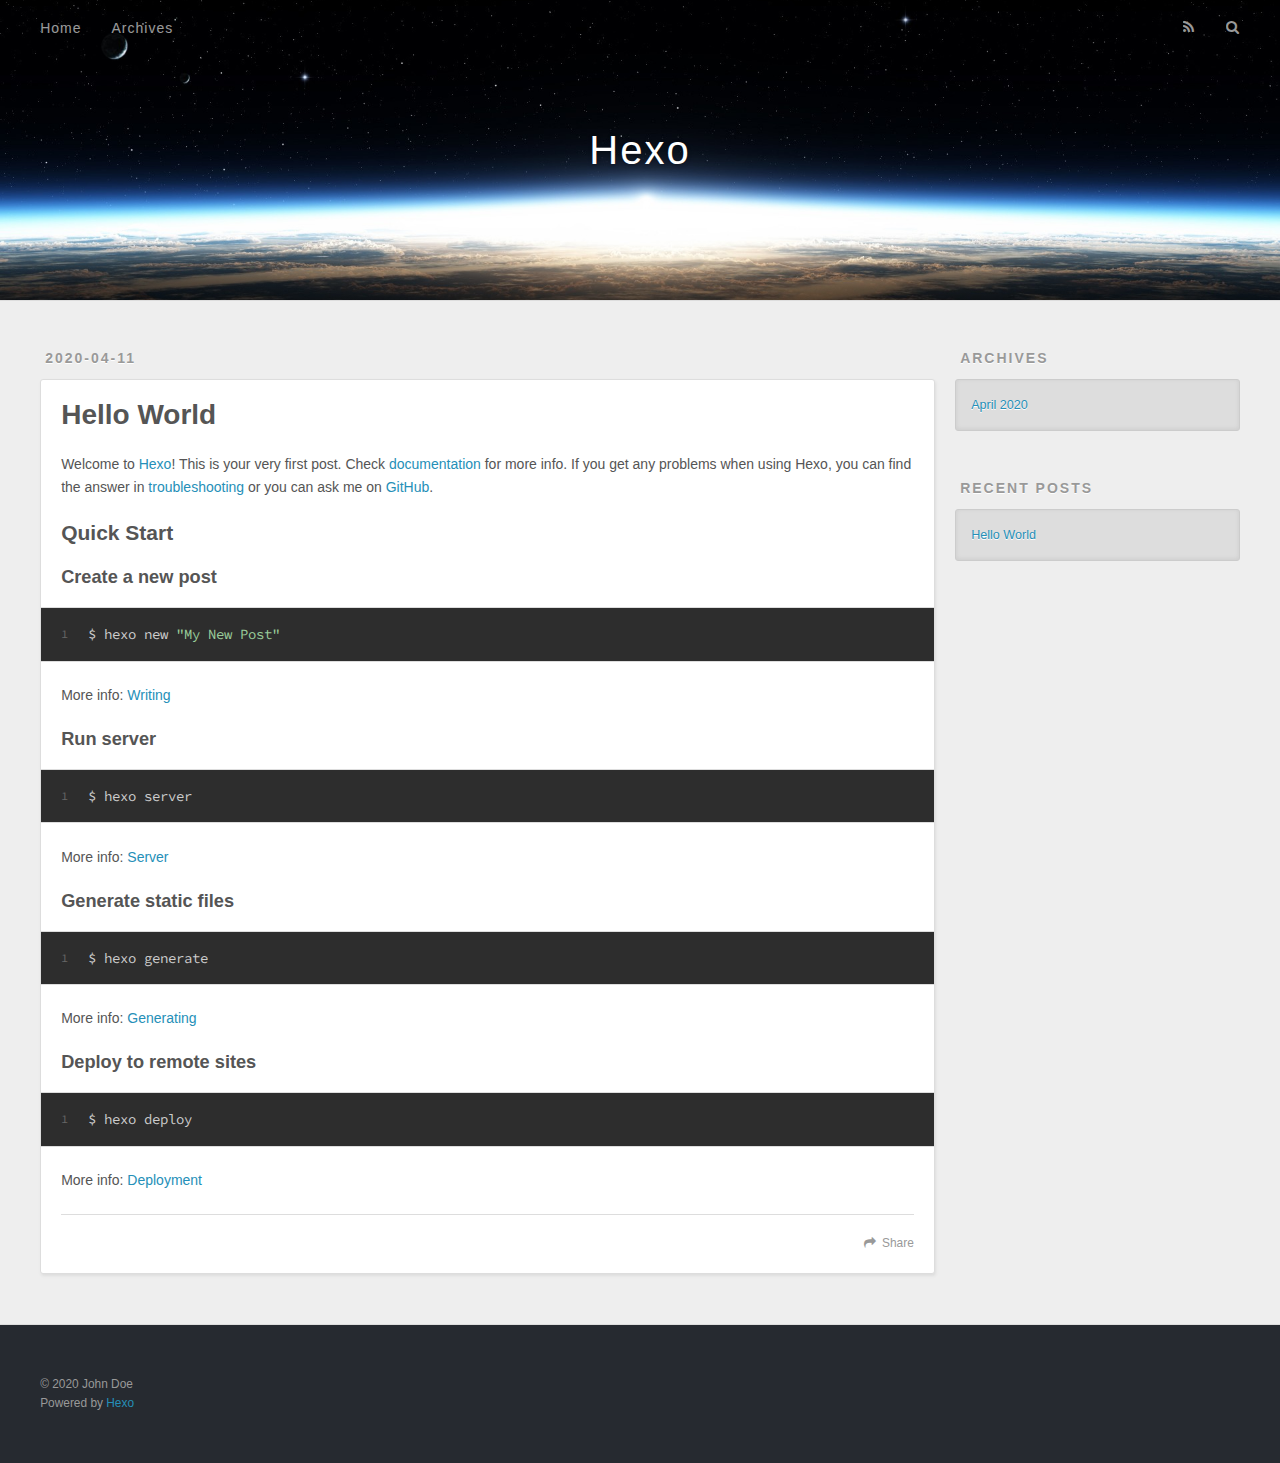
==== index.html @ 9170614d "Site updated: 2020-04-11 14:02:38" ====
<!DOCTYPE html>
<html>
<head>
  <meta charset="utf-8">
  

  
  <title>Hexo</title>
  <meta name="viewport" content="width=device-width, initial-scale=1, maximum-scale=1">
  <meta property="og:type" content="website">
<meta property="og:title" content="Hexo">
<meta property="og:url" content="http://yoursite.com/index.html">
<meta property="og:site_name" content="Hexo">
<meta property="og:locale" content="en_US">
<meta property="article:author" content="John Doe">
<meta name="twitter:card" content="summary">
  
    <link rel="alternate" href="/atom.xml" title="Hexo" type="application/atom+xml">
  
  
    <link rel="icon" href="/favicon.png">
  
  
    <link href="//fonts.googleapis.com/css?family=Source+Code+Pro" rel="stylesheet" type="text/css">
  
  
<link rel="stylesheet" href="/css/style.css">

<meta name="generator" content="Hexo 4.2.0"></head>

<body>
  <div id="container">
    <div id="wrap">
      <header id="header">
  <div id="banner"></div>
  <div id="header-outer" class="outer">
    <div id="header-title" class="inner">
      <h1 id="logo-wrap">
        <a href="/" id="logo">Hexo</a>
      </h1>
      
    </div>
    <div id="header-inner" class="inner">
      <nav id="main-nav">
        <a id="main-nav-toggle" class="nav-icon"></a>
        
          <a class="main-nav-link" href="/">Home</a>
        
          <a class="main-nav-link" href="/archives">Archives</a>
        
      </nav>
      <nav id="sub-nav">
        
          <a id="nav-rss-link" class="nav-icon" href="/atom.xml" title="RSS Feed"></a>
        
        <a id="nav-search-btn" class="nav-icon" title="Search"></a>
      </nav>
      <div id="search-form-wrap">
        <form action="//google.com/search" method="get" accept-charset="UTF-8" class="search-form"><input type="search" name="q" class="search-form-input" placeholder="Search"><button type="submit" class="search-form-submit">&#xF002;</button><input type="hidden" name="sitesearch" value="http://yoursite.com"></form>
      </div>
    </div>
  </div>
</header>
      <div class="outer">
        <section id="main">
  
    <article id="post-hello-world" class="article article-type-post" itemscope itemprop="blogPost">
  <div class="article-meta">
    <a href="/2020/04/11/hello-world/" class="article-date">
  <time datetime="2020-04-11T17:40:03.369Z" itemprop="datePublished">2020-04-11</time>
</a>
    
  </div>
  <div class="article-inner">
    
    
      <header class="article-header">
        
  
    <h1 itemprop="name">
      <a class="article-title" href="/2020/04/11/hello-world/">Hello World</a>
    </h1>
  

      </header>
    
    <div class="article-entry" itemprop="articleBody">
      
        <p>Welcome to <a href="https://hexo.io/" target="_blank" rel="noopener">Hexo</a>! This is your very first post. Check <a href="https://hexo.io/docs/" target="_blank" rel="noopener">documentation</a> for more info. If you get any problems when using Hexo, you can find the answer in <a href="https://hexo.io/docs/troubleshooting.html" target="_blank" rel="noopener">troubleshooting</a> or you can ask me on <a href="https://github.com/hexojs/hexo/issues" target="_blank" rel="noopener">GitHub</a>.</p>
<h2 id="Quick-Start"><a href="#Quick-Start" class="headerlink" title="Quick Start"></a>Quick Start</h2><h3 id="Create-a-new-post"><a href="#Create-a-new-post" class="headerlink" title="Create a new post"></a>Create a new post</h3><figure class="highlight bash"><table><tr><td class="gutter"><pre><span class="line">1</span><br></pre></td><td class="code"><pre><span class="line">$ hexo new <span class="string">"My New Post"</span></span><br></pre></td></tr></table></figure>

<p>More info: <a href="https://hexo.io/docs/writing.html" target="_blank" rel="noopener">Writing</a></p>
<h3 id="Run-server"><a href="#Run-server" class="headerlink" title="Run server"></a>Run server</h3><figure class="highlight bash"><table><tr><td class="gutter"><pre><span class="line">1</span><br></pre></td><td class="code"><pre><span class="line">$ hexo server</span><br></pre></td></tr></table></figure>

<p>More info: <a href="https://hexo.io/docs/server.html" target="_blank" rel="noopener">Server</a></p>
<h3 id="Generate-static-files"><a href="#Generate-static-files" class="headerlink" title="Generate static files"></a>Generate static files</h3><figure class="highlight bash"><table><tr><td class="gutter"><pre><span class="line">1</span><br></pre></td><td class="code"><pre><span class="line">$ hexo generate</span><br></pre></td></tr></table></figure>

<p>More info: <a href="https://hexo.io/docs/generating.html" target="_blank" rel="noopener">Generating</a></p>
<h3 id="Deploy-to-remote-sites"><a href="#Deploy-to-remote-sites" class="headerlink" title="Deploy to remote sites"></a>Deploy to remote sites</h3><figure class="highlight bash"><table><tr><td class="gutter"><pre><span class="line">1</span><br></pre></td><td class="code"><pre><span class="line">$ hexo deploy</span><br></pre></td></tr></table></figure>

<p>More info: <a href="https://hexo.io/docs/one-command-deployment.html" target="_blank" rel="noopener">Deployment</a></p>

      
    </div>
    <footer class="article-footer">
      <a data-url="http://yoursite.com/2020/04/11/hello-world/" data-id="ck8vx93iw0000necpe7w0fk3w" class="article-share-link">Share</a>
      
      
    </footer>
  </div>
  
</article>


  


</section>
        
          <aside id="sidebar">
  
    

  
    

  
    
  
    
  <div class="widget-wrap">
    <h3 class="widget-title">Archives</h3>
    <div class="widget">
      <ul class="archive-list"><li class="archive-list-item"><a class="archive-list-link" href="/archives/2020/04/">April 2020</a></li></ul>
    </div>
  </div>


  
    
  <div class="widget-wrap">
    <h3 class="widget-title">Recent Posts</h3>
    <div class="widget">
      <ul>
        
          <li>
            <a href="/2020/04/11/hello-world/">Hello World</a>
          </li>
        
      </ul>
    </div>
  </div>

  
</aside>
        
      </div>
      <footer id="footer">
  
  <div class="outer">
    <div id="footer-info" class="inner">
      &copy; 2020 John Doe<br>
      Powered by <a href="http://hexo.io/" target="_blank">Hexo</a>
    </div>
  </div>
</footer>
    </div>
    <nav id="mobile-nav">
  
    <a href="/" class="mobile-nav-link">Home</a>
  
    <a href="/archives" class="mobile-nav-link">Archives</a>
  
</nav>
    

<script src="//ajax.googleapis.com/ajax/libs/jquery/2.0.3/jquery.min.js"></script>


  
<link rel="stylesheet" href="/fancybox/jquery.fancybox.css">

  
<script src="/fancybox/jquery.fancybox.pack.js"></script>




<script src="/js/script.js"></script>




  </div>
</body>
</html>
---- css/style.css ----
body {
  width: 100%;
}
body:before,
body:after {
  content: "";
  display: table;
}
body:after {
  clear: both;
}
html,
body,
div,
span,
applet,
object,
iframe,
h1,
h2,
h3,
h4,
h5,
h6,
p,
blockquote,
pre,
a,
abbr,
acronym,
address,
big,
cite,
code,
del,
dfn,
em,
img,
ins,
kbd,
q,
s,
samp,
small,
strike,
strong,
sub,
sup,
tt,
var,
dl,
dt,
dd,
ol,
ul,
li,
fieldset,
form,
label,
legend,
table,
caption,
tbody,
tfoot,
thead,
tr,
th,
td {
  margin: 0;
  padding: 0;
  border: 0;
  outline: 0;
  font-weight: inherit;
  font-style: inherit;
  font-family: inherit;
  font-size: 100%;
  vertical-align: baseline;
}
body {
  line-height: 1;
  color: #000;
  background: #fff;
}
ol,
ul {
  list-style: none;
}
table {
  border-collapse: separate;
  border-spacing: 0;
  vertical-align: middle;
}
caption,
th,
td {
  text-align: left;
  font-weight: normal;
  vertical-align: middle;
}
a img {
  border: none;
}
input,
button {
  margin: 0;
  padding: 0;
}
input::-moz-focus-inner,
button::-moz-focus-inner {
  border: 0;
  padding: 0;
}
@font-face {
  font-family: FontAwesome;
  font-style: normal;
  font-weight: normal;
  src: url("fonts/fontawesome-webfont.eot?v=#4.0.3");
  src: url("fonts/fontawesome-webfont.eot?#iefix&v=#4.0.3") format("embedded-opentype"), url("fonts/fontawesome-webfont.woff?v=#4.0.3") format("woff"), url("fonts/fontawesome-webfont.ttf?v=#4.0.3") format("truetype"), url("fonts/fontawesome-webfont.svg#fontawesomeregular?v=#4.0.3") format("svg");
}
html,
body,
#container {
  height: 100%;
}
body {
  background: #eee;
  font: 14px -apple-system, BlinkMacSystemFont, "Segoe UI", "Roboto", "Oxygen", "Ubuntu", "Cantarell", "Fira Sans", "Droid Sans", "Helvetica Neue", sans-serif;
  -webkit-text-size-adjust: 100%;
}
.outer {
  max-width: 1220px;
  margin: 0 auto;
  padding: 0 20px;
}
.outer:before,
.outer:after {
  content: "";
  display: table;
}
.outer:after {
  clear: both;
}
.inner {
  display: inline;
  float: left;
  width: 98.33333333333333%;
  margin: 0 0.833333333333333%;
}
.left,
.alignleft {
  float: left;
}
.right,
.alignright {
  float: right;
}
.clear {
  clear: both;
}
#container {
  position: relative;
}
.mobile-nav-on {
  overflow: hidden;
}
#wrap {
  height: 100%;
  width: 100%;
  position: absolute;
  top: 0;
  left: 0;
  -webkit-transition: 0.2s ease-out;
  -moz-transition: 0.2s ease-out;
  -ms-transition: 0.2s ease-out;
  transition: 0.2s ease-out;
  z-index: 1;
  background: #eee;
}
.mobile-nav-on #wrap {
  left: 280px;
}
@media screen and (min-width: 768px) {
  #main {
    display: inline;
    float: left;
    width: 73.33333333333333%;
    margin: 0 0.833333333333333%;
  }
}
.article-date,
.article-category-link,
.archive-year,
.widget-title {
  text-decoration: none;
  text-transform: uppercase;
  letter-spacing: 2px;
  color: #999;
  margin-bottom: 1em;
  margin-left: 5px;
  line-height: 1em;
  text-shadow: 0 1px #fff;
  font-weight: bold;
}
.article-inner,
.archive-article-inner {
  background: #fff;
  -webkit-box-shadow: 1px 2px 3px #ddd;
  box-shadow: 1px 2px 3px #ddd;
  border: 1px solid #ddd;
  border-radius: 3px;
}
.article-entry h1,
.widget h1 {
  font-size: 2em;
}
.article-entry h2,
.widget h2 {
  font-size: 1.5em;
}
.article-entry h3,
.widget h3 {
  font-size: 1.3em;
}
.article-entry h4,
.widget h4 {
  font-size: 1.2em;
}
.article-entry h5,
.widget h5 {
  font-size: 1em;
}
.article-entry h6,
.widget h6 {
  font-size: 1em;
  color: #999;
}
.article-entry hr,
.widget hr {
  border: 1px dashed #ddd;
}
.article-entry strong,
.widget strong {
  font-weight: bold;
}
.article-entry em,
.widget em,
.article-entry cite,
.widget cite {
  font-style: italic;
}
.article-entry sup,
.widget sup,
.article-entry sub,
.widget sub {
  font-size: 0.75em;
  line-height: 0;
  position: relative;
  vertical-align: baseline;
}
.article-entry sup,
.widget sup {
  top: -0.5em;
}
.article-entry sub,
.widget sub {
  bottom: -0.2em;
}
.article-entry small,
.widget small {
  font-size: 0.85em;
}
.article-entry acronym,
.widget acronym,
.article-entry abbr,
.widget abbr {
  border-bottom: 1px dotted;
}
.article-entry ul,
.widget ul,
.article-entry ol,
.widget ol,
.article-entry dl,
.widget dl {
  margin: 0 20px;
  line-height: 1.6em;
}
.article-entry ul ul,
.widget ul ul,
.article-entry ol ul,
.widget ol ul,
.article-entry ul ol,
.widget ul ol,
.article-entry ol ol,
.widget ol ol {
  margin-top: 0;
  margin-bottom: 0;
}
.article-entry ul,
.widget ul {
  list-style: disc;
}
.article-entry ol,
.widget ol {
  list-style: decimal;
}
.article-entry dt,
.widget dt {
  font-weight: bold;
}
#header {
  height: 300px;
  position: relative;
  border-bottom: 1px solid #ddd;
}
#header:before,
#header:after {
  content: "";
  position: absolute;
  left: 0;
  right: 0;
  height: 40px;
}
#header:before {
  top: 0;
  background: -webkit-linear-gradient(rgba(0,0,0,0.2), transparent);
  background: -moz-linear-gradient(rgba(0,0,0,0.2), transparent);
  background: -ms-linear-gradient(rgba(0,0,0,0.2), transparent);
  background: linear-gradient(rgba(0,0,0,0.2), transparent);
}
#header:after {
  bottom: 0;
  background: -webkit-linear-gradient(transparent, rgba(0,0,0,0.2));
  background: -moz-linear-gradient(transparent, rgba(0,0,0,0.2));
  background: -ms-linear-gradient(transparent, rgba(0,0,0,0.2));
  background: linear-gradient(transparent, rgba(0,0,0,0.2));
}
#header-outer {
  height: 100%;
  position: relative;
}
#header-inner {
  position: relative;
  overflow: hidden;
}
#banner {
  position: absolute;
  top: 0;
  left: 0;
  width: 100%;
  height: 100%;
  background: url("images/banner.jpg") center #000;
  -webkit-background-size: cover;
  -moz-background-size: cover;
  background-size: cover;
  z-index: -1;
}
#header-title {
  text-align: center;
  height: 40px;
  position: absolute;
  top: 50%;
  left: 0;
  margin-top: -20px;
}
#logo,
#subtitle {
  text-decoration: none;
  color: #fff;
  font-weight: 300;
  text-shadow: 0 1px 4px rgba(0,0,0,0.3);
}
#logo {
  font-size: 40px;
  line-height: 40px;
  letter-spacing: 2px;
}
#subtitle {
  font-size: 16px;
  line-height: 16px;
  letter-spacing: 1px;
}
#subtitle-wrap {
  margin-top: 16px;
}
#main-nav {
  float: left;
  margin-left: -15px;
}
.nav-icon,
.main-nav-link {
  float: left;
  color: #fff;
  opacity: 0.6;
  text-decoration: none;
  text-shadow: 0 1px rgba(0,0,0,0.2);
  -webkit-transition: opacity 0.2s;
  -moz-transition: opacity 0.2s;
  -ms-transition: opacity 0.2s;
  transition: opacity 0.2s;
  display: block;
  padding: 20px 15px;
}
.nav-icon:hover,
.main-nav-link:hover {
  opacity: 1;
}
.nav-icon {
  font-family: FontAwesome;
  text-align: center;
  font-size: 14px;
  width: 14px;
  height: 14px;
  padding: 20px 15px;
  position: relative;
  cursor: pointer;
}
.main-nav-link {
  font-weight: 300;
  letter-spacing: 1px;
}
@media screen and (max-width: 479px) {
  .main-nav-link {
    display: none;
  }
}
#main-nav-toggle {
  display: none;
}
#main-nav-toggle:before {
  content: "\f0c9";
}
@media screen and (max-width: 479px) {
  #main-nav-toggle {
    display: block;
  }
}
#sub-nav {
  float: right;
  margin-right: -15px;
}
#nav-rss-link:before {
  content: "\f09e";
}
#nav-search-btn:before {
  content: "\f002";
}
#search-form-wrap {
  position: absolute;
  top: 15px;
  width: 150px;
  height: 30px;
  right: -150px;
  opacity: 0;
  -webkit-transition: 0.2s ease-out;
  -moz-transition: 0.2s ease-out;
  -ms-transition: 0.2s ease-out;
  transition: 0.2s ease-out;
}
#search-form-wrap.on {
  opacity: 1;
  right: 0;
}
@media screen and (max-width: 479px) {
  #search-form-wrap {
    width: 100%;
    right: -100%;
  }
}
.search-form {
  position: absolute;
  top: 0;
  left: 0;
  right: 0;
  background: #fff;
  padding: 5px 15px;
  border-radius: 15px;
  -webkit-box-shadow: 0 0 10px rgba(0,0,0,0.3);
  box-shadow: 0 0 10px rgba(0,0,0,0.3);
}
.search-form-input {
  border: none;
  background: none;
  color: #555;
  width: 100%;
  font: 13px -apple-system, BlinkMacSystemFont, "Segoe UI", "Roboto", "Oxygen", "Ubuntu", "Cantarell", "Fira Sans", "Droid Sans", "Helvetica Neue", sans-serif;
  outline: none;
}
.search-form-input::-webkit-search-results-decoration,
.search-form-input::-webkit-search-cancel-button {
  -webkit-appearance: none;
}
.search-form-submit {
  position: absolute;
  top: 50%;
  right: 10px;
  margin-top: -7px;
  font: 13px FontAwesome;
  border: none;
  background: none;
  color: #bbb;
  cursor: pointer;
}
.search-form-submit:hover,
.search-form-submit:focus {
  color: #777;
}
.article {
  margin: 50px 0;
}
.article-inner {
  overflow: hidden;
}
.article-meta:before,
.article-meta:after {
  content: "";
  display: table;
}
.article-meta:after {
  clear: both;
}
.article-date {
  float: left;
}
.article-category {
  float: left;
  line-height: 1em;
  color: #ccc;
  text-shadow: 0 1px #fff;
  margin-left: 8px;
}
.article-category:before {
  content: "\2022";
}
.article-category-link {
  margin: 0 12px 1em;
}
.article-header {
  padding: 20px 20px 0;
}
.article-title {
  text-decoration: none;
  font-size: 2em;
  font-weight: bold;
  color: #555;
  line-height: 1.1em;
  -webkit-transition: color 0.2s;
  -moz-transition: color 0.2s;
  -ms-transition: color 0.2s;
  transition: color 0.2s;
}
a.article-title:hover {
  color: #258fb8;
}
.article-entry {
  color: #555;
  padding: 0 20px;
}
.article-entry:before,
.article-entry:after {
  content: "";
  display: table;
}
.article-entry:after {
  clear: both;
}
.article-entry p,
.article-entry table {
  line-height: 1.6em;
  margin: 1.6em 0;
}
.article-entry h1,
.article-entry h2,
.article-entry h3,
.article-entry h4,
.article-entry h5,
.article-entry h6 {
  font-weight: bold;
}
.article-entry h1,
.article-entry h2,
.article-entry h3,
.article-entry h4,
.article-entry h5,
.article-entry h6 {
  line-height: 1.1em;
  margin: 1.1em 0;
}
.article-entry a {
  color: #258fb8;
  text-decoration: none;
}
.article-entry a:hover {
  text-decoration: underline;
}
.article-entry ul,
.article-entry ol,
.article-entry dl {
  margin-top: 1.6em;
  margin-bottom: 1.6em;
}
.article-entry img,
.article-entry video {
  max-width: 100%;
  height: auto;
  display: block;
  margin: auto;
}
.article-entry iframe {
  border: none;
}
.article-entry table {
  width: 100%;
  border-collapse: collapse;
  border-spacing: 0;
}
.article-entry th {
  font-weight: bold;
  border-bottom: 3px solid #ddd;
  padding-bottom: 0.5em;
}
.article-entry td {
  border-bottom: 1px solid #ddd;
  padding: 10px 0;
}
.article-entry blockquote {
  font-family: Georgia, "Times New Roman", serif;
  font-size: 1.4em;
  margin: 1.6em 20px;
  text-align: center;
}
.article-entry blockquote footer {
  font-size: 14px;
  margin: 1.6em 0;
  font-family: -apple-system, BlinkMacSystemFont, "Segoe UI", "Roboto", "Oxygen", "Ubuntu", "Cantarell", "Fira Sans", "Droid Sans", "Helvetica Neue", sans-serif;
}
.article-entry blockquote footer cite:before {
  content: "—";
  padding: 0 0.5em;
}
.article-entry .pullquote {
  text-align: left;
  width: 45%;
  margin: 0;
}
.article-entry .pullquote.left {
  margin-left: 0.5em;
  margin-right: 1em;
}
.article-entry .pullquote.right {
  margin-right: 0.5em;
  margin-left: 1em;
}
.article-entry .caption {
  color: #999;
  display: block;
  font-size: 0.9em;
  margin-top: 0.5em;
  position: relative;
  text-align: center;
}
.article-entry .video-container {
  position: relative;
  padding-top: 56.25%;
  height: 0;
  overflow: hidden;
}
.article-entry .video-container iframe,
.article-entry .video-container object,
.article-entry .video-container embed {
  position: absolute;
  top: 0;
  left: 0;
  width: 100%;
  height: 100%;
  margin-top: 0;
}
.article-more-link a {
  display: inline-block;
  line-height: 1em;
  padding: 6px 15px;
  border-radius: 15px;
  background: #eee;
  color: #999;
  text-shadow: 0 1px #fff;
  text-decoration: none;
}
.article-more-link a:hover {
  background: #258fb8;
  color: #fff;
  text-decoration: none;
  text-shadow: 0 1px #1e7293;
}
.article-footer {
  font-size: 0.85em;
  line-height: 1.6em;
  border-top: 1px solid #ddd;
  padding-top: 1.6em;
  margin: 0 20px 20px;
}
.article-footer:before,
.article-footer:after {
  content: "";
  display: table;
}
.article-footer:after {
  clear: both;
}
.article-footer a {
  color: #999;
  text-decoration: none;
}
.article-footer a:hover {
  color: #555;
}
.article-tag-list-item {
  float: left;
  margin-right: 10px;
}
.article-tag-list-link:before {
  content: "#";
}
.article-comment-link {
  float: right;
}
.article-comment-link:before {
  content: "\f075";
  font-family: FontAwesome;
  padding-right: 8px;
}
.article-share-link {
  cursor: pointer;
  float: right;
  margin-left: 20px;
}
.article-share-link:before {
  content: "\f064";
  font-family: FontAwesome;
  padding-right: 6px;
}
#article-nav {
  position: relative;
}
#article-nav:before,
#article-nav:after {
  content: "";
  display: table;
}
#article-nav:after {
  clear: both;
}
@media screen and (min-width: 768px) {
  #article-nav {
    margin: 50px 0;
  }
  #article-nav:before {
    width: 8px;
    height: 8px;
    position: absolute;
    top: 50%;
    left: 50%;
    margin-top: -4px;
    margin-left: -4px;
    content: "";
    border-radius: 50%;
    background: #ddd;
    -webkit-box-shadow: 0 1px 2px #fff;
    box-shadow: 0 1px 2px #fff;
  }
}
.article-nav-link-wrap {
  text-decoration: none;
  text-shadow: 0 1px #fff;
  color: #999;
  -webkit-box-sizing: border-box;
  -moz-box-sizing: border-box;
  box-sizing: border-box;
  margin-top: 50px;
  text-align: center;
  display: block;
}
.article-nav-link-wrap:hover {
  color: #555;
}
@media screen and (min-width: 768px) {
  .article-nav-link-wrap {
    width: 50%;
    margin-top: 0;
  }
}
@media screen and (min-width: 768px) {
  #article-nav-newer {
    float: left;
    text-align: right;
    padding-right: 20px;
  }
}
@media screen and (min-width: 768px) {
  #article-nav-older {
    float: right;
    text-align: left;
    padding-left: 20px;
  }
}
.article-nav-caption {
  text-transform: uppercase;
  letter-spacing: 2px;
  color: #ddd;
  line-height: 1em;
  font-weight: bold;
}
#article-nav-newer .article-nav-caption {
  margin-right: -2px;
}
.article-nav-title {
  font-size: 0.85em;
  line-height: 1.6em;
  margin-top: 0.5em;
}
.article-share-box {
  position: absolute;
  display: none;
  background: #fff;
  -webkit-box-shadow: 1px 2px 10px rgba(0,0,0,0.2);
  box-shadow: 1px 2px 10px rgba(0,0,0,0.2);
  border-radius: 3px;
  margin-left: -145px;
  overflow: hidden;
  z-index: 1;
}
.article-share-box.on {
  display: block;
}
.article-share-input {
  width: 100%;
  background: none;
  -webkit-box-sizing: border-box;
  -moz-box-sizing: border-box;
  box-sizing: border-box;
  font: 14px -apple-system, BlinkMacSystemFont, "Segoe UI", "Roboto", "Oxygen", "Ubuntu", "Cantarell", "Fira Sans", "Droid Sans", "Helvetica Neue", sans-serif;
  padding: 0 15px;
  color: #555;
  outline: none;
  border: 1px solid #ddd;
  border-radius: 3px 3px 0 0;
  height: 36px;
  line-height: 36px;
}
.article-share-links {
  background: #eee;
}
.article-share-links:before,
.article-share-links:after {
  content: "";
  display: table;
}
.article-share-links:after {
  clear: both;
}
.article-share-twitter,
.article-share-facebook,
.article-share-pinterest,
.article-share-google {
  width: 50px;
  height: 36px;
  display: block;
  float: left;
  position: relative;
  color: #999;
  text-shadow: 0 1px #fff;
}
.article-share-twitter:before,
.article-share-facebook:before,
.article-share-pinterest:before,
.article-share-google:before {
  font-size: 20px;
  font-family: FontAwesome;
  width: 20px;
  height: 20px;
  position: absolute;
  top: 50%;
  left: 50%;
  margin-top: -10px;
  margin-left: -10px;
  text-align: center;
}
.article-share-twitter:hover,
.article-share-facebook:hover,
.article-share-pinterest:hover,
.article-share-google:hover {
  color: #fff;
}
.article-share-twitter:before {
  content: "\f099";
}
.article-share-twitter:hover {
  background: #00aced;
  text-shadow: 0 1px #008abe;
}
.article-share-facebook:before {
  content: "\f09a";
}
.article-share-facebook:hover {
  background: #3b5998;
  text-shadow: 0 1px #2f477a;
}
.article-share-pinterest:before {
  content: "\f0d2";
}
.article-share-pinterest:hover {
  background: #cb2027;
  text-shadow: 0 1px #a21a1f;
}
.article-share-google:before {
  content: "\f0d5";
}
.article-share-google:hover {
  background: #dd4b39;
  text-shadow: 0 1px #be3221;
}
.article-gallery {
  background: #000;
  position: relative;
}
.article-gallery-photos {
  position: relative;
  overflow: hidden;
}
.article-gallery-img {
  display: none;
  max-width: 100%;
}
.article-gallery-img:first-child {
  display: block;
}
.article-gallery-img.loaded {
  position: absolute;
  display: block;
}
.article-gallery-img img {
  display: block;
  max-width: 100%;
  margin: 0 auto;
}
#comments {
  background: #fff;
  -webkit-box-shadow: 1px 2px 3px #ddd;
  box-shadow: 1px 2px 3px #ddd;
  padding: 20px;
  border: 1px solid #ddd;
  border-radius: 3px;
  margin: 50px 0;
}
#comments a {
  color: #258fb8;
}
.archives-wrap {
  margin: 50px 0;
}
.archives:before,
.archives:after {
  content: "";
  display: table;
}
.archives:after {
  clear: both;
}
.archive-year-wrap {
  margin-bottom: 1em;
}
.archives {
  -webkit-column-gap: 10px;
  -moz-column-gap: 10px;
  column-gap: 10px;
}
@media screen and (min-width: 480px) and (max-width: 767px) {
  .archives {
    -webkit-column-count: 2;
    -moz-column-count: 2;
    column-count: 2;
  }
}
@media screen and (min-width: 768px) {
  .archives {
    -webkit-column-count: 3;
    -moz-column-count: 3;
    column-count: 3;
  }
}
.archive-article {
  -webkit-column-break-inside: avoid;
  page-break-inside: avoid;
  overflow: hidden;
  break-inside: avoid-column;
}
.archive-article-inner {
  padding: 10px;
  margin-bottom: 15px;
}
.archive-article-title {
  text-decoration: none;
  font-weight: bold;
  color: #555;
  -webkit-transition: color 0.2s;
  -moz-transition: color 0.2s;
  -ms-transition: color 0.2s;
  transition: color 0.2s;
  line-height: 1.6em;
}
.archive-article-title:hover {
  color: #258fb8;
}
.archive-article-footer {
  margin-top: 1em;
}
.archive-article-date {
  color: #999;
  text-decoration: none;
  font-size: 0.85em;
  line-height: 1em;
  margin-bottom: 0.5em;
  display: block;
}
#page-nav {
  margin: 50px auto;
  background: #fff;
  -webkit-box-shadow: 1px 2px 3px #ddd;
  box-shadow: 1px 2px 3px #ddd;
  border: 1px solid #ddd;
  border-radius: 3px;
  text-align: center;
  color: #999;
  overflow: hidden;
}
#page-nav:before,
#page-nav:after {
  content: "";
  display: table;
}
#page-nav:after {
  clear: both;
}
#page-nav a,
#page-nav span {
  padding: 10px 20px;
  line-height: 1;
  height: 2ex;
}
#page-nav a {
  color: #999;
  text-decoration: none;
}
#page-nav a:hover {
  background: #999;
  color: #fff;
}
#page-nav .prev {
  float: left;
}
#page-nav .next {
  float: right;
}
#page-nav .page-number {
  display: inline-block;
}
@media screen and (max-width: 479px) {
  #page-nav .page-number {
    display: none;
  }
}
#page-nav .current {
  color: #555;
  font-weight: bold;
}
#page-nav .space {
  color: #ddd;
}
#footer {
  background: #262a30;
  padding: 50px 0;
  border-top: 1px solid #ddd;
  color: #999;
}
#footer a {
  color: #258fb8;
  text-decoration: none;
}
#footer a:hover {
  text-decoration: underline;
}
#footer-info {
  line-height: 1.6em;
  font-size: 0.85em;
}
.article-entry pre,
.article-entry .highlight {
  background: #2d2d2d;
  margin: 0 -20px;
  padding: 15px 20px;
  border-style: solid;
  border-color: #ddd;
  border-width: 1px 0;
  overflow: auto;
  color: #ccc;
  line-height: 22.400000000000002px;
}
.article-entry .highlight .gutter pre,
.article-entry .gist .gist-file .gist-data .line-numbers {
  color: #666;
  font-size: 0.85em;
}
.article-entry pre,
.article-entry code {
  font-family: "Source Code Pro", Consolas, Monaco, Menlo, Consolas, monospace;
}
.article-entry code {
  background: #eee;
  text-shadow: 0 1px #fff;
  padding: 0 0.3em;
}
.article-entry pre code {
  background: none;
  text-shadow: none;
  padding: 0;
}
.article-entry .highlight pre {
  border: none;
  margin: 0;
  padding: 0;
}
.article-entry .highlight table {
  margin: 0;
  width: auto;
}
.article-entry .highlight td {
  border: none;
  padding: 0;
}
.article-entry .highlight figcaption {
  font-size: 0.85em;
  color: #999;
  line-height: 1em;
  margin-bottom: 1em;
}
.article-entry .highlight figcaption:before,
.article-entry .highlight figcaption:after {
  content: "";
  display: table;
}
.article-entry .highlight figcaption:after {
  clear: both;
}
.article-entry .highlight figcaption a {
  float: right;
}
.article-entry .highlight .gutter pre {
  text-align: right;
  padding-right: 20px;
}
.article-entry .highlight .line {
  height: 22.400000000000002px;
}
.article-entry .highlight .line.marked {
  background: #515151;
}
.article-entry .gist {
  margin: 0 -20px;
  border-style: solid;
  border-color: #ddd;
  border-width: 1px 0;
  background: #2d2d2d;
  padding: 15px 20px 15px 0;
}
.article-entry .gist .gist-file {
  border: none;
  font-family: "Source Code Pro", Consolas, Monaco, Menlo, Consolas, monospace;
  margin: 0;
}
.article-entry .gist .gist-file .gist-data {
  background: none;
  border: none;
}
.article-entry .gist .gist-file .gist-data .line-numbers {
  background: none;
  border: none;
  padding: 0 20px 0 0;
}
.article-entry .gist .gist-file .gist-data .line-data {
  padding: 0 !important;
}
.article-entry .gist .gist-file .highlight {
  margin: 0;
  padding: 0;
  border: none;
}
.article-entry .gist .gist-file .gist-meta {
  background: #2d2d2d;
  color: #999;
  font: 0.85em -apple-system, BlinkMacSystemFont, "Segoe UI", "Roboto", "Oxygen", "Ubuntu", "Cantarell", "Fira Sans", "Droid Sans", "Helvetica Neue", sans-serif;
  text-shadow: 0 0;
  padding: 0;
  margin-top: 1em;
  margin-left: 20px;
}
.article-entry .gist .gist-file .gist-meta a {
  color: #258fb8;
  font-weight: normal;
}
.article-entry .gist .gist-file .gist-meta a:hover {
  text-decoration: underline;
}
pre .comment,
pre .title {
  color: #999;
}
pre .variable,
pre .attribute,
pre .tag,
pre .regexp,
pre .ruby .constant,
pre .xml .tag .title,
pre .xml .pi,
pre .xml .doctype,
pre .html .doctype,
pre .css .id,
pre .css .class,
pre .css .pseudo {
  color: #f2777a;
}
pre .number,
pre .preprocessor,
pre .built_in,
pre .literal,
pre .params,
pre .constant {
  color: #f99157;
}
pre .class,
pre .ruby .class .title,
pre .css .rules .attribute {
  color: #9c9;
}
pre .string,
pre .value,
pre .inheritance,
pre .header,
pre .ruby .symbol,
pre .xml .cdata {
  color: #9c9;
}
pre .css .hexcolor {
  color: #6cc;
}
pre .function,
pre .python .decorator,
pre .python .title,
pre .ruby .function .title,
pre .ruby .title .keyword,
pre .perl .sub,
pre .javascript .title,
pre .coffeescript .title {
  color: #69c;
}
pre .keyword,
pre .javascript .function {
  color: #c9c;
}
@media screen and (max-width: 479px) {
  #mobile-nav {
    position: absolute;
    top: 0;
    left: 0;
    width: 280px;
    height: 100%;
    background: #191919;
    border-right: 1px solid #fff;
  }
}
@media screen and (max-width: 479px) {
  .mobile-nav-link {
    display: block;
    color: #999;
    text-decoration: none;
    padding: 15px 20px;
    font-weight: bold;
  }
  .mobile-nav-link:hover {
    color: #fff;
  }
}
@media screen and (min-width: 768px) {
  #sidebar {
    display: inline;
    float: left;
    width: 23.333333333333332%;
    margin: 0 0.833333333333333%;
  }
}
.widget-wrap {
  margin: 50px 0;
}
.widget {
  color: #777;
  text-shadow: 0 1px #fff;
  background: #ddd;
  -webkit-box-shadow: 0 -1px 4px #ccc inset;
  box-shadow: 0 -1px 4px #ccc inset;
  border: 1px solid #ccc;
  padding: 15px;
  border-radius: 3px;
}
.widget a {
  color: #258fb8;
  text-decoration: none;
}
.widget a:hover {
  text-decoration: underline;
}
.widget ul ul,
.widget ol ul,
.widget dl ul,
.widget ul ol,
.widget ol ol,
.widget dl ol,
.widget ul dl,
.widget ol dl,
.widget dl dl {
  margin-left: 15px;
  list-style: disc;
}
.widget {
  line-height: 1.6em;
  word-wrap: break-word;
  font-size: 0.9em;
}
.widget ul,
.widget ol {
  list-style: none;
  margin: 0;
}
.widget ul ul,
.widget ol ul,
.widget ul ol,
.widget ol ol {
  margin: 0 20px;
}
.widget ul ul,
.widget ol ul {
  list-style: disc;
}
.widget ul ol,
.widget ol ol {
  list-style: decimal;
}
.category-list-count,
.tag-list-count,
.archive-list-count {
  padding-left: 5px;
  color: #999;
  font-size: 0.85em;
}
.category-list-count:before,
.tag-list-count:before,
.archive-list-count:before {
  content: "(";
}
.category-list-count:after,
.tag-list-count:after,
.archive-list-count:after {
  content: ")";
}
.tagcloud a {
  margin-right: 5px;
  display: inline-block;
}
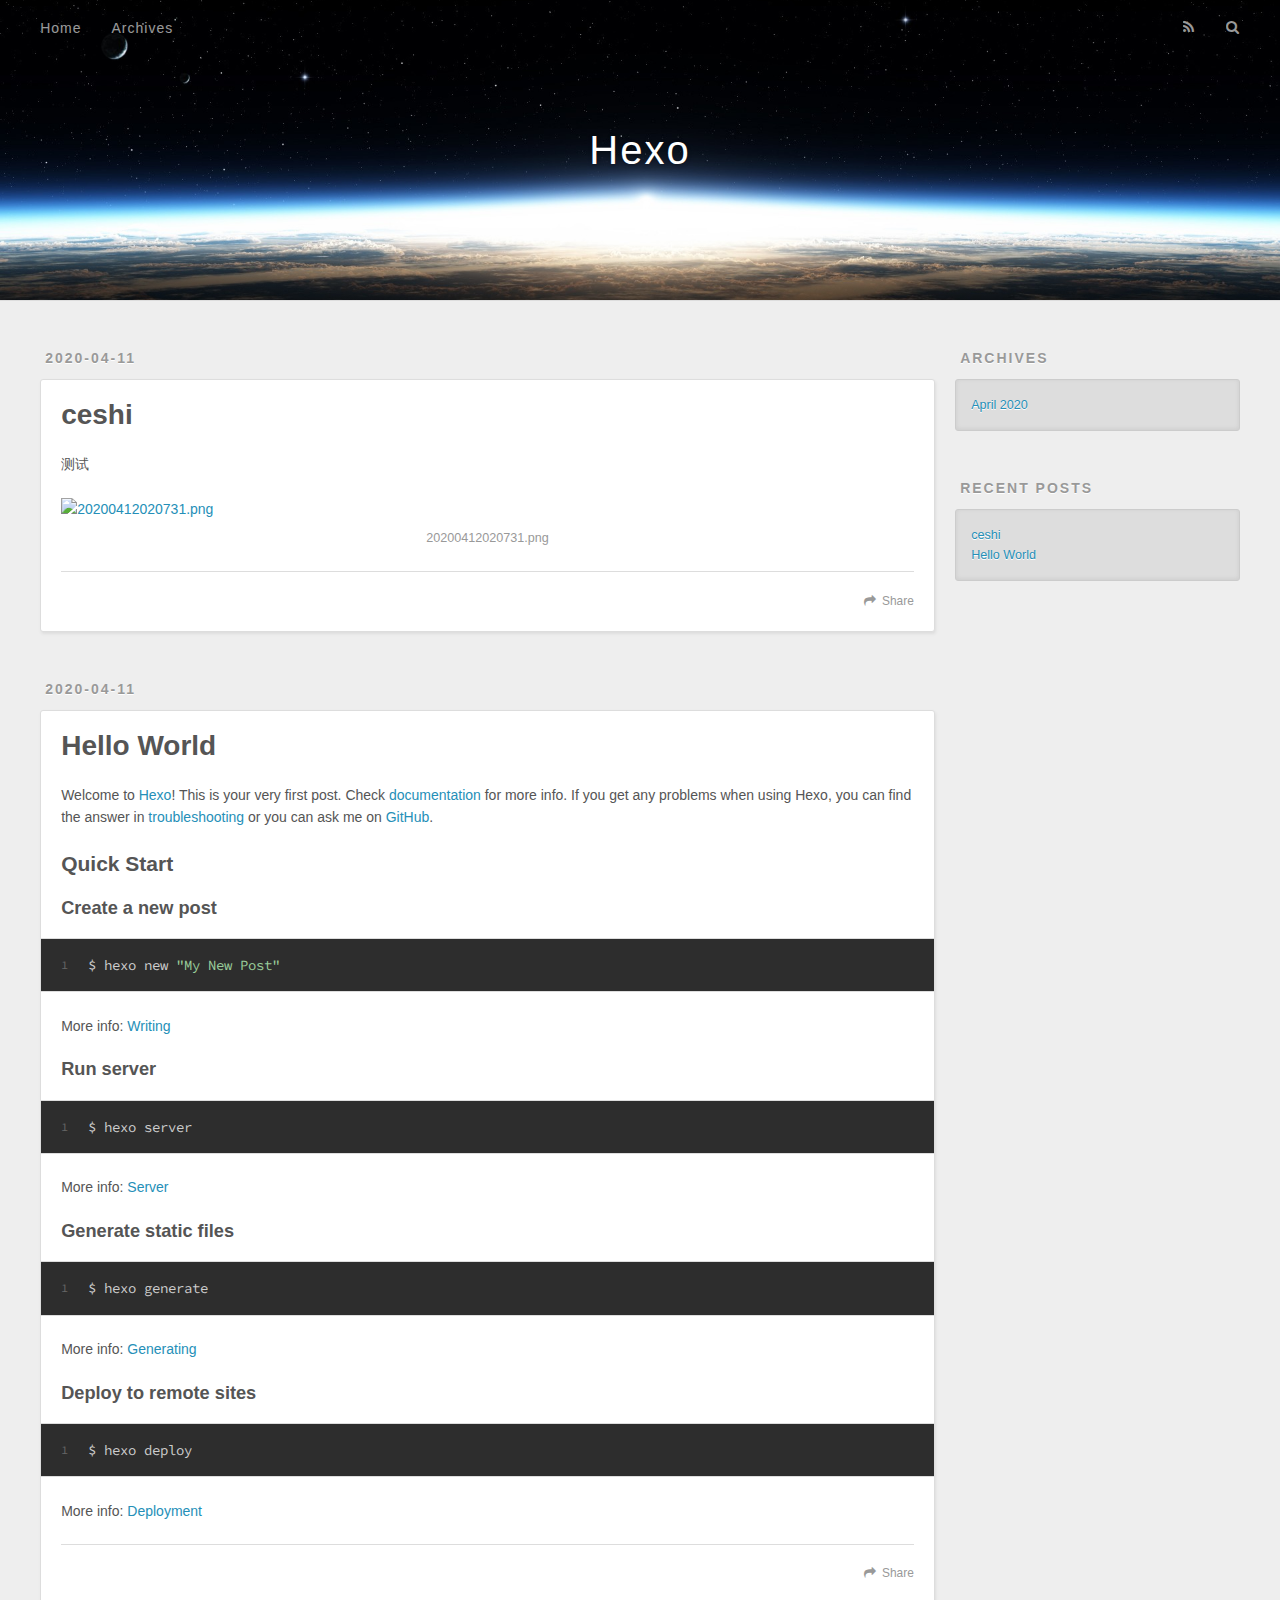
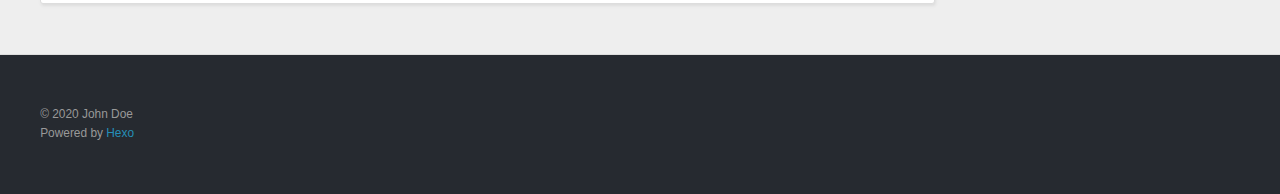
==== commit 0753568d: "Site updated: 2020-04-11 14:08:22" ====
--- a/index.html
+++ b/index.html
@@ -64,6 +64,44 @@
       <div class="outer">
         <section id="main">
   
+    <article id="post-ceshi" class="article article-type-post" itemscope itemprop="blogPost">
+  <div class="article-meta">
+    <a href="/2020/04/11/ceshi/" class="article-date">
+  <time datetime="2020-04-11T18:04:56.000Z" itemprop="datePublished">2020-04-11</time>
+</a>
+    
+  </div>
+  <div class="article-inner">
+    
+    
+      <header class="article-header">
+        
+  
+    <h1 itemprop="name">
+      <a class="article-title" href="/2020/04/11/ceshi/">ceshi</a>
+    </h1>
+  
+
+      </header>
+    
+    <div class="article-entry" itemprop="articleBody">
+      
+        <p>测试</p>
+<p><img src="https://wddya.oss-cn-beijing.aliyuncs.com/20200412020731.png" alt="20200412020731.png"></p>
+
+      
+    </div>
+    <footer class="article-footer">
+      <a data-url="http://yoursite.com/2020/04/11/ceshi/" data-id="ck8vxn4us0000xhcpfgewe283" class="article-share-link">Share</a>
+      
+      
+    </footer>
+  </div>
+  
+</article>
+
+
+  
     <article id="post-hello-world" class="article article-type-post" itemscope itemprop="blogPost">
   <div class="article-meta">
     <a href="/2020/04/11/hello-world/" class="article-date">
@@ -144,6 +182,10 @@
       <ul>
         
           <li>
+            <a href="/2020/04/11/ceshi/">ceshi</a>
+          </li>
+        
+          <li>
             <a href="/2020/04/11/hello-world/">Hello World</a>
           </li>
         
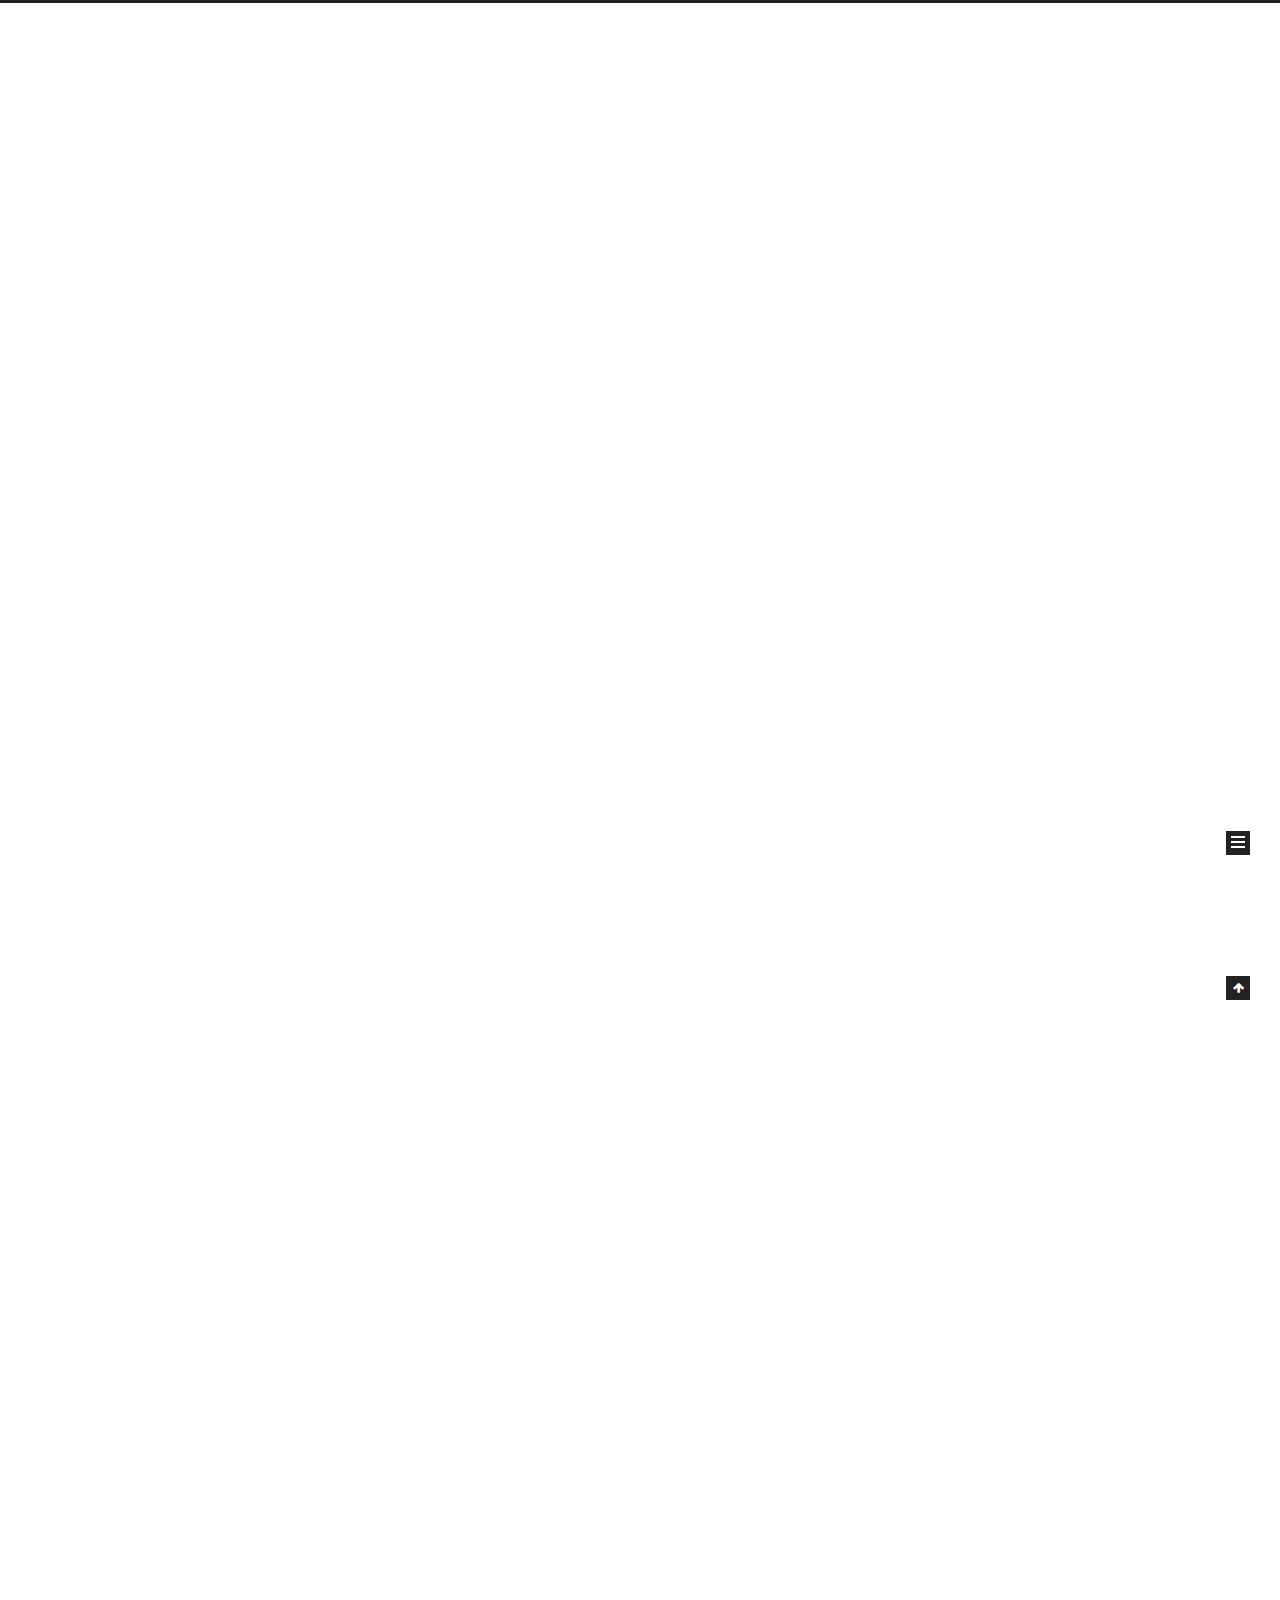
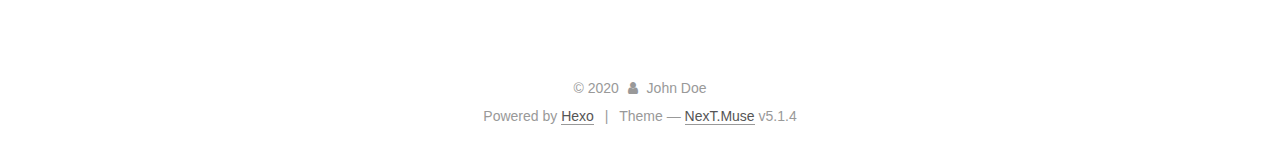
==== commit c42421a0: "Site updated: 2020-04-11 14:14:50" ====
--- a/index.html
+++ b/index.html
@@ -1,238 +1,741 @@
 <!DOCTYPE html>
-<html>
+
+
+
+  
+
+
+<html class="theme-next muse use-motion" lang="en">
 <head>
-  <meta charset="utf-8">
-  
-
-  
-  <title>Hexo</title>
-  <meta name="viewport" content="width=device-width, initial-scale=1, maximum-scale=1">
-  <meta property="og:type" content="website">
+  <meta charset="UTF-8"/>
+<meta http-equiv="X-UA-Compatible" content="IE=edge" />
+<meta name="viewport" content="width=device-width, initial-scale=1, maximum-scale=1"/>
+<meta name="theme-color" content="#222">
+
+
+
+
+
+
+
+
+
+<meta http-equiv="Cache-Control" content="no-transform" />
+<meta http-equiv="Cache-Control" content="no-siteapp" />
+
+
+
+
+
+
+
+
+
+
+
+
+
+
+
+
+  
+  
+  <link href="/lib/fancybox/source/jquery.fancybox.css?v=2.1.5" rel="stylesheet" type="text/css" />
+
+
+
+
+
+
+
+<link href="/lib/font-awesome/css/font-awesome.min.css?v=4.6.2" rel="stylesheet" type="text/css" />
+
+<link href="/css/main.css?v=5.1.4" rel="stylesheet" type="text/css" />
+
+
+  <link rel="apple-touch-icon" sizes="180x180" href="/images/apple-touch-icon-next.png?v=5.1.4">
+
+
+  <link rel="icon" type="image/png" sizes="32x32" href="/images/favicon-32x32-next.png?v=5.1.4">
+
+
+  <link rel="icon" type="image/png" sizes="16x16" href="/images/favicon-16x16-next.png?v=5.1.4">
+
+
+  <link rel="mask-icon" href="/images/logo.svg?v=5.1.4" color="#222">
+
+
+
+
+
+  <meta name="keywords" content="Hexo, NexT" />
+
+
+
+
+
+
+
+
+
+
+<meta property="og:type" content="website">
 <meta property="og:title" content="Hexo">
 <meta property="og:url" content="http://yoursite.com/index.html">
 <meta property="og:site_name" content="Hexo">
 <meta property="og:locale" content="en_US">
 <meta property="article:author" content="John Doe">
 <meta name="twitter:card" content="summary">
-  
-    <link rel="alternate" href="/atom.xml" title="Hexo" type="application/atom+xml">
-  
-  
-    <link rel="icon" href="/favicon.png">
-  
-  
-    <link href="//fonts.googleapis.com/css?family=Source+Code+Pro" rel="stylesheet" type="text/css">
-  
-  
-<link rel="stylesheet" href="/css/style.css">
+
+
+
+<script type="text/javascript" id="hexo.configurations">
+  var NexT = window.NexT || {};
+  var CONFIG = {
+    root: '/',
+    scheme: 'Muse',
+    version: '5.1.4',
+    sidebar: {"position":"left","display":"post","offset":12,"b2t":false,"scrollpercent":false,"onmobile":false},
+    fancybox: true,
+    tabs: true,
+    motion: {"enable":true,"async":false,"transition":{"post_block":"fadeIn","post_header":"slideDownIn","post_body":"slideDownIn","coll_header":"slideLeftIn","sidebar":"slideUpIn"}},
+    duoshuo: {
+      userId: '0',
+      author: 'Author'
+    },
+    algolia: {
+      applicationID: '',
+      apiKey: '',
+      indexName: '',
+      hits: {"per_page":10},
+      labels: {"input_placeholder":"Search for Posts","hits_empty":"We didn't find any results for the search: ${query}","hits_stats":"${hits} results found in ${time} ms"}
+    }
+  };
+</script>
+
+
+
+  <link rel="canonical" href="http://yoursite.com/"/>
+
+
+
+
+
+  <title>Hexo</title>
+  
+
+
+
+
+
+
+
 
 <meta name="generator" content="Hexo 4.2.0"></head>
 
-<body>
-  <div id="container">
-    <div id="wrap">
-      <header id="header">
-  <div id="banner"></div>
-  <div id="header-outer" class="outer">
-    <div id="header-title" class="inner">
-      <h1 id="logo-wrap">
-        <a href="/" id="logo">Hexo</a>
-      </h1>
-      
+<body itemscope itemtype="http://schema.org/WebPage" lang="en">
+
+  
+  
+    
+  
+
+  <div class="container sidebar-position-left 
+  page-home">
+    <div class="headband"></div>
+
+    <header id="header" class="header" itemscope itemtype="http://schema.org/WPHeader">
+      <div class="header-inner"><div class="site-brand-wrapper">
+  <div class="site-meta ">
+    
+
+    <div class="custom-logo-site-title">
+      <a href="/"  class="brand" rel="start">
+        <span class="logo-line-before"><i></i></span>
+        <span class="site-title">Hexo</span>
+        <span class="logo-line-after"><i></i></span>
+      </a>
     </div>
-    <div id="header-inner" class="inner">
-      <nav id="main-nav">
-        <a id="main-nav-toggle" class="nav-icon"></a>
-        
-          <a class="main-nav-link" href="/">Home</a>
-        
-          <a class="main-nav-link" href="/archives">Archives</a>
-        
-      </nav>
-      <nav id="sub-nav">
-        
-          <a id="nav-rss-link" class="nav-icon" href="/atom.xml" title="RSS Feed"></a>
-        
-        <a id="nav-search-btn" class="nav-icon" title="Search"></a>
-      </nav>
-      <div id="search-form-wrap">
-        <form action="//google.com/search" method="get" accept-charset="UTF-8" class="search-form"><input type="search" name="q" class="search-form-input" placeholder="Search"><button type="submit" class="search-form-submit">&#xF002;</button><input type="hidden" name="sitesearch" value="http://yoursite.com"></form>
-      </div>
+      
+        <p class="site-subtitle"></p>
+      
+  </div>
+
+  <div class="site-nav-toggle">
+    <button>
+      <span class="btn-bar"></span>
+      <span class="btn-bar"></span>
+      <span class="btn-bar"></span>
+    </button>
+  </div>
+</div>
+
+<nav class="site-nav">
+  
+
+  
+    <ul id="menu" class="menu">
+      
+        
+        <li class="menu-item menu-item-home">
+          <a href="/%20" rel="section">
+            
+              <i class="menu-item-icon fa fa-fw fa-home"></i> <br />
+            
+            Home
+          </a>
+        </li>
+      
+        
+        <li class="menu-item menu-item-archives">
+          <a href="/archives/%20" rel="section">
+            
+              <i class="menu-item-icon fa fa-fw fa-archive"></i> <br />
+            
+            Archives
+          </a>
+        </li>
+      
+
+      
+    </ul>
+  
+
+  
+</nav>
+
+
+
+ </div>
+    </header>
+
+    <main id="main" class="main">
+      <div class="main-inner">
+        <div class="content-wrap">
+          <div id="content" class="content">
+            
+  <section id="posts" class="posts-expand">
+    
+      
+
+  
+
+  
+  
+  
+
+  <article class="post post-type-normal" itemscope itemtype="http://schema.org/Article">
+  
+  
+  
+  <div class="post-block">
+    <link itemprop="mainEntityOfPage" href="http://yoursite.com/2020/04/11/ceshi/">
+
+    <span hidden itemprop="author" itemscope itemtype="http://schema.org/Person">
+      <meta itemprop="name" content="John Doe">
+      <meta itemprop="description" content="">
+      <meta itemprop="image" content="/images/avatar.gif">
+    </span>
+
+    <span hidden itemprop="publisher" itemscope itemtype="http://schema.org/Organization">
+      <meta itemprop="name" content="Hexo">
+    </span>
+
+    
+      <header class="post-header">
+
+        
+        
+          <h1 class="post-title" itemprop="name headline">
+                
+                <a class="post-title-link" href="/2020/04/11/ceshi/" itemprop="url">ceshi</a></h1>
+        
+
+        <div class="post-meta">
+          <span class="post-time">
+            
+              <span class="post-meta-item-icon">
+                <i class="fa fa-calendar-o"></i>
+              </span>
+              
+                <span class="post-meta-item-text">Posted on</span>
+              
+              <time title="Post created" itemprop="dateCreated datePublished" datetime="2020-04-11T14:04:56-04:00">
+                2020-04-11
+              </time>
+            
+
+            
+
+            
+          </span>
+
+          
+
+          
+            
+          
+
+          
+          
+
+          
+
+          
+
+          
+
+        </div>
+      </header>
+    
+
+    
+    
+    
+    <div class="post-body" itemprop="articleBody">
+
+      
+      
+
+      
+        
+          
+            <p>测试</p>
+<p><img src="https://wddya.oss-cn-beijing.aliyuncs.com/20200412020731.png" alt="20200412020731.png"></p>
+
+          
+        
+      
+    </div>
+    
+    
+    
+
+    
+
+    
+
+    
+
+    <footer class="post-footer">
+      
+
+      
+
+      
+
+      
+      
+        <div class="post-eof"></div>
+      
+    </footer>
+  </div>
+  
+  
+  
+  </article>
+
+
+    
+      
+
+  
+
+  
+  
+  
+
+  <article class="post post-type-normal" itemscope itemtype="http://schema.org/Article">
+  
+  
+  
+  <div class="post-block">
+    <link itemprop="mainEntityOfPage" href="http://yoursite.com/2020/04/11/hello-world/">
+
+    <span hidden itemprop="author" itemscope itemtype="http://schema.org/Person">
+      <meta itemprop="name" content="John Doe">
+      <meta itemprop="description" content="">
+      <meta itemprop="image" content="/images/avatar.gif">
+    </span>
+
+    <span hidden itemprop="publisher" itemscope itemtype="http://schema.org/Organization">
+      <meta itemprop="name" content="Hexo">
+    </span>
+
+    
+      <header class="post-header">
+
+        
+        
+          <h1 class="post-title" itemprop="name headline">
+                
+                <a class="post-title-link" href="/2020/04/11/hello-world/" itemprop="url">Hello World</a></h1>
+        
+
+        <div class="post-meta">
+          <span class="post-time">
+            
+              <span class="post-meta-item-icon">
+                <i class="fa fa-calendar-o"></i>
+              </span>
+              
+                <span class="post-meta-item-text">Posted on</span>
+              
+              <time title="Post created" itemprop="dateCreated datePublished" datetime="2020-04-11T13:40:03-04:00">
+                2020-04-11
+              </time>
+            
+
+            
+
+            
+          </span>
+
+          
+
+          
+            
+          
+
+          
+          
+
+          
+
+          
+
+          
+
+        </div>
+      </header>
+    
+
+    
+    
+    
+    <div class="post-body" itemprop="articleBody">
+
+      
+      
+
+      
+        
+          
+            <p>Welcome to <a href="https://hexo.io/" target="_blank" rel="noopener">Hexo</a>! This is your very first post. Check <a href="https://hexo.io/docs/" target="_blank" rel="noopener">documentation</a> for more info. If you get any problems when using Hexo, you can find the answer in <a href="https://hexo.io/docs/troubleshooting.html" target="_blank" rel="noopener">troubleshooting</a> or you can ask me on <a href="https://github.com/hexojs/hexo/issues" target="_blank" rel="noopener">GitHub</a>.</p>
+<h2 id="Quick-Start"><a href="#Quick-Start" class="headerlink" title="Quick Start"></a>Quick Start</h2><h3 id="Create-a-new-post"><a href="#Create-a-new-post" class="headerlink" title="Create a new post"></a>Create a new post</h3><figure class="highlight bash"><table><tr><td class="gutter"><pre><span class="line">1</span><br></pre></td><td class="code"><pre><span class="line">$ hexo new <span class="string">"My New Post"</span></span><br></pre></td></tr></table></figure>
+
+<p>More info: <a href="https://hexo.io/docs/writing.html" target="_blank" rel="noopener">Writing</a></p>
+<h3 id="Run-server"><a href="#Run-server" class="headerlink" title="Run server"></a>Run server</h3><figure class="highlight bash"><table><tr><td class="gutter"><pre><span class="line">1</span><br></pre></td><td class="code"><pre><span class="line">$ hexo server</span><br></pre></td></tr></table></figure>
+
+<p>More info: <a href="https://hexo.io/docs/server.html" target="_blank" rel="noopener">Server</a></p>
+<h3 id="Generate-static-files"><a href="#Generate-static-files" class="headerlink" title="Generate static files"></a>Generate static files</h3><figure class="highlight bash"><table><tr><td class="gutter"><pre><span class="line">1</span><br></pre></td><td class="code"><pre><span class="line">$ hexo generate</span><br></pre></td></tr></table></figure>
+
+<p>More info: <a href="https://hexo.io/docs/generating.html" target="_blank" rel="noopener">Generating</a></p>
+<h3 id="Deploy-to-remote-sites"><a href="#Deploy-to-remote-sites" class="headerlink" title="Deploy to remote sites"></a>Deploy to remote sites</h3><figure class="highlight bash"><table><tr><td class="gutter"><pre><span class="line">1</span><br></pre></td><td class="code"><pre><span class="line">$ hexo deploy</span><br></pre></td></tr></table></figure>
+
+<p>More info: <a href="https://hexo.io/docs/one-command-deployment.html" target="_blank" rel="noopener">Deployment</a></p>
+
+          
+        
+      
+    </div>
+    
+    
+    
+
+    
+
+    
+
+    
+
+    <footer class="post-footer">
+      
+
+      
+
+      
+
+      
+      
+        <div class="post-eof"></div>
+      
+    </footer>
+  </div>
+  
+  
+  
+  </article>
+
+
+    
+  </section>
+
+  
+
+
+          </div>
+          
+
+
+          
+
+        </div>
+        
+          
+  
+  <div class="sidebar-toggle">
+    <div class="sidebar-toggle-line-wrap">
+      <span class="sidebar-toggle-line sidebar-toggle-line-first"></span>
+      <span class="sidebar-toggle-line sidebar-toggle-line-middle"></span>
+      <span class="sidebar-toggle-line sidebar-toggle-line-last"></span>
     </div>
   </div>
-</header>
-      <div class="outer">
-        <section id="main">
-  
-    <article id="post-ceshi" class="article article-type-post" itemscope itemprop="blogPost">
-  <div class="article-meta">
-    <a href="/2020/04/11/ceshi/" class="article-date">
-  <time datetime="2020-04-11T18:04:56.000Z" itemprop="datePublished">2020-04-11</time>
-</a>
-    
+
+  <aside id="sidebar" class="sidebar">
+    
+    <div class="sidebar-inner">
+
+      
+
+      
+
+      <section class="site-overview-wrap sidebar-panel sidebar-panel-active">
+        <div class="site-overview">
+          <div class="site-author motion-element" itemprop="author" itemscope itemtype="http://schema.org/Person">
+            
+              <p class="site-author-name" itemprop="name">John Doe</p>
+              <p class="site-description motion-element" itemprop="description"></p>
+          </div>
+
+          <nav class="site-state motion-element">
+
+            
+              <div class="site-state-item site-state-posts">
+              
+                <a href="/archives/%20%7C%7C%20archive">
+              
+                  <span class="site-state-item-count">2</span>
+                  <span class="site-state-item-name">posts</span>
+                </a>
+              </div>
+            
+
+            
+
+            
+
+          </nav>
+
+          
+
+          
+
+          
+          
+
+          
+          
+
+          
+
+        </div>
+      </section>
+
+      
+
+      
+
+    </div>
+  </aside>
+
+
+        
+      </div>
+    </main>
+
+    <footer id="footer" class="footer">
+      <div class="footer-inner">
+        <div class="copyright">&copy; <span itemprop="copyrightYear">2020</span>
+  <span class="with-love">
+    <i class="fa fa-user"></i>
+  </span>
+  <span class="author" itemprop="copyrightHolder">John Doe</span>
+
+  
+</div>
+
+
+  <div class="powered-by">Powered by <a class="theme-link" target="_blank" href="https://hexo.io">Hexo</a></div>
+
+
+
+  <span class="post-meta-divider">|</span>
+
+
+
+  <div class="theme-info">Theme &mdash; <a class="theme-link" target="_blank" href="https://github.com/iissnan/hexo-theme-next">NexT.Muse</a> v5.1.4</div>
+
+
+
+
+        
+
+
+
+
+
+
+
+        
+      </div>
+    </footer>
+
+    
+      <div class="back-to-top">
+        <i class="fa fa-arrow-up"></i>
+        
+      </div>
+    
+
+    
+
   </div>
-  <div class="article-inner">
-    
-    
-      <header class="article-header">
-        
-  
-    <h1 itemprop="name">
-      <a class="article-title" href="/2020/04/11/ceshi/">ceshi</a>
-    </h1>
-  
-
-      </header>
-    
-    <div class="article-entry" itemprop="articleBody">
-      
-        <p>测试</p>
-<p><img src="https://wddya.oss-cn-beijing.aliyuncs.com/20200412020731.png" alt="20200412020731.png"></p>
-
-      
-    </div>
-    <footer class="article-footer">
-      <a data-url="http://yoursite.com/2020/04/11/ceshi/" data-id="ck8vxn4us0000xhcpfgewe283" class="article-share-link">Share</a>
-      
-      
-    </footer>
-  </div>
-  
-</article>
-
-
-  
-    <article id="post-hello-world" class="article article-type-post" itemscope itemprop="blogPost">
-  <div class="article-meta">
-    <a href="/2020/04/11/hello-world/" class="article-date">
-  <time datetime="2020-04-11T17:40:03.369Z" itemprop="datePublished">2020-04-11</time>
-</a>
-    
-  </div>
-  <div class="article-inner">
-    
-    
-      <header class="article-header">
-        
-  
-    <h1 itemprop="name">
-      <a class="article-title" href="/2020/04/11/hello-world/">Hello World</a>
-    </h1>
-  
-
-      </header>
-    
-    <div class="article-entry" itemprop="articleBody">
-      
-        <p>Welcome to <a href="https://hexo.io/" target="_blank" rel="noopener">Hexo</a>! This is your very first post. Check <a href="https://hexo.io/docs/" target="_blank" rel="noopener">documentation</a> for more info. If you get any problems when using Hexo, you can find the answer in <a href="https://hexo.io/docs/troubleshooting.html" target="_blank" rel="noopener">troubleshooting</a> or you can ask me on <a href="https://github.com/hexojs/hexo/issues" target="_blank" rel="noopener">GitHub</a>.</p>
-<h2 id="Quick-Start"><a href="#Quick-Start" class="headerlink" title="Quick Start"></a>Quick Start</h2><h3 id="Create-a-new-post"><a href="#Create-a-new-post" class="headerlink" title="Create a new post"></a>Create a new post</h3><figure class="highlight bash"><table><tr><td class="gutter"><pre><span class="line">1</span><br></pre></td><td class="code"><pre><span class="line">$ hexo new <span class="string">"My New Post"</span></span><br></pre></td></tr></table></figure>
-
-<p>More info: <a href="https://hexo.io/docs/writing.html" target="_blank" rel="noopener">Writing</a></p>
-<h3 id="Run-server"><a href="#Run-server" class="headerlink" title="Run server"></a>Run server</h3><figure class="highlight bash"><table><tr><td class="gutter"><pre><span class="line">1</span><br></pre></td><td class="code"><pre><span class="line">$ hexo server</span><br></pre></td></tr></table></figure>
-
-<p>More info: <a href="https://hexo.io/docs/server.html" target="_blank" rel="noopener">Server</a></p>
-<h3 id="Generate-static-files"><a href="#Generate-static-files" class="headerlink" title="Generate static files"></a>Generate static files</h3><figure class="highlight bash"><table><tr><td class="gutter"><pre><span class="line">1</span><br></pre></td><td class="code"><pre><span class="line">$ hexo generate</span><br></pre></td></tr></table></figure>
-
-<p>More info: <a href="https://hexo.io/docs/generating.html" target="_blank" rel="noopener">Generating</a></p>
-<h3 id="Deploy-to-remote-sites"><a href="#Deploy-to-remote-sites" class="headerlink" title="Deploy to remote sites"></a>Deploy to remote sites</h3><figure class="highlight bash"><table><tr><td class="gutter"><pre><span class="line">1</span><br></pre></td><td class="code"><pre><span class="line">$ hexo deploy</span><br></pre></td></tr></table></figure>
-
-<p>More info: <a href="https://hexo.io/docs/one-command-deployment.html" target="_blank" rel="noopener">Deployment</a></p>
-
-      
-    </div>
-    <footer class="article-footer">
-      <a data-url="http://yoursite.com/2020/04/11/hello-world/" data-id="ck8vx93iw0000necpe7w0fk3w" class="article-share-link">Share</a>
-      
-      
-    </footer>
-  </div>
-  
-</article>
-
-
-  
-
-
-</section>
-        
-          <aside id="sidebar">
-  
-    
-
-  
-    
-
-  
-    
-  
-    
-  <div class="widget-wrap">
-    <h3 class="widget-title">Archives</h3>
-    <div class="widget">
-      <ul class="archive-list"><li class="archive-list-item"><a class="archive-list-link" href="/archives/2020/04/">April 2020</a></li></ul>
-    </div>
-  </div>
-
-
-  
-    
-  <div class="widget-wrap">
-    <h3 class="widget-title">Recent Posts</h3>
-    <div class="widget">
-      <ul>
-        
-          <li>
-            <a href="/2020/04/11/ceshi/">ceshi</a>
-          </li>
-        
-          <li>
-            <a href="/2020/04/11/hello-world/">Hello World</a>
-          </li>
-        
-      </ul>
-    </div>
-  </div>
-
-  
-</aside>
-        
-      </div>
-      <footer id="footer">
-  
-  <div class="outer">
-    <div id="footer-info" class="inner">
-      &copy; 2020 John Doe<br>
-      Powered by <a href="http://hexo.io/" target="_blank">Hexo</a>
-    </div>
-  </div>
-</footer>
-    </div>
-    <nav id="mobile-nav">
-  
-    <a href="/" class="mobile-nav-link">Home</a>
-  
-    <a href="/archives" class="mobile-nav-link">Archives</a>
-  
-</nav>
-    
-
-<script src="//ajax.googleapis.com/ajax/libs/jquery/2.0.3/jquery.min.js"></script>
-
-
-  
-<link rel="stylesheet" href="/fancybox/jquery.fancybox.css">
-
-  
-<script src="/fancybox/jquery.fancybox.pack.js"></script>
-
-
-
-
-<script src="/js/script.js"></script>
-
-
-
-
-  </div>
+
+  
+
+<script type="text/javascript">
+  if (Object.prototype.toString.call(window.Promise) !== '[object Function]') {
+    window.Promise = null;
+  }
+</script>
+
+
+
+
+
+
+
+
+
+  
+
+
+
+
+
+
+
+
+
+
+
+
+  
+  
+    <script type="text/javascript" src="/lib/jquery/index.js?v=2.1.3"></script>
+  
+
+  
+  
+    <script type="text/javascript" src="/lib/fastclick/lib/fastclick.min.js?v=1.0.6"></script>
+  
+
+  
+  
+    <script type="text/javascript" src="/lib/jquery_lazyload/jquery.lazyload.js?v=1.9.7"></script>
+  
+
+  
+  
+    <script type="text/javascript" src="/lib/velocity/velocity.min.js?v=1.2.1"></script>
+  
+
+  
+  
+    <script type="text/javascript" src="/lib/velocity/velocity.ui.min.js?v=1.2.1"></script>
+  
+
+  
+  
+    <script type="text/javascript" src="/lib/fancybox/source/jquery.fancybox.pack.js?v=2.1.5"></script>
+  
+
+
+  
+
+
+  <script type="text/javascript" src="/js/src/utils.js?v=5.1.4"></script>
+
+  <script type="text/javascript" src="/js/src/motion.js?v=5.1.4"></script>
+
+
+
+  
+  
+
+  
+
+  
+
+
+  <script type="text/javascript" src="/js/src/bootstrap.js?v=5.1.4"></script>
+
+
+
+  
+
+
+  
+
+
+
+
+	
+
+
+
+
+
+  
+
+
+
+
+
+  
+
+
+
+
+
+
+
+
+
+
+
+
+  
+
+
+
+
+
+  
+
+  
+
+  
+
+  
+  
+
+  
+
+  
+
+  
+
 </body>
-</html>+</html>
--- a/css/main.css
+++ b/css/main.css
@@ -0,0 +1,2662 @@
+/* normalize.css v3.0.2 | MIT License | git.io/normalize */
+html {
+  font-family: sans-serif; /* 1 */
+  -ms-text-size-adjust: 100%; /* 2 */
+  -webkit-text-size-adjust: 100%; /* 2 */
+}
+body {
+  margin: 0;
+}
+article,
+aside,
+details,
+figcaption,
+figure,
+footer,
+header,
+hgroup,
+main,
+menu,
+nav,
+section,
+summary {
+  display: block;
+}
+audio,
+canvas,
+progress,
+video {
+  display: inline-block; /* 1 */
+  vertical-align: baseline; /* 2 */
+}
+audio:not([controls]) {
+  display: none;
+  height: 0;
+}
+[hidden],
+template {
+  display: none;
+}
+a {
+  background-color: transparent;
+}
+a:active,
+a:hover {
+  outline: 0;
+}
+abbr[title] {
+  border-bottom: 1px dotted;
+}
+b,
+strong {
+  font-weight: bold;
+}
+dfn {
+  font-style: italic;
+}
+h1 {
+  font-size: 2em;
+  margin: 0.67em 0;
+}
+mark {
+  background: #ff0;
+  color: #000;
+}
+small {
+  font-size: 80%;
+}
+sub,
+sup {
+  font-size: 75%;
+  line-height: 0;
+  position: relative;
+  vertical-align: baseline;
+}
+sup {
+  top: -0.5em;
+}
+sub {
+  bottom: -0.25em;
+}
+img {
+  border: 0;
+}
+svg:not(:root) {
+  overflow: hidden;
+}
+figure {
+  margin: 1em 40px;
+}
+hr {
+  -moz-box-sizing: content-box;
+  box-sizing: content-box;
+  height: 0;
+}
+pre {
+  overflow: auto;
+}
+code,
+kbd,
+pre,
+samp {
+  font-family: monospace, monospace;
+  font-size: 1em;
+}
+button,
+input,
+optgroup,
+select,
+textarea {
+  color: inherit; /* 1 */
+  font: inherit; /* 2 */
+  margin: 0; /* 3 */
+}
+button {
+  overflow: visible;
+}
+button,
+select {
+  text-transform: none;
+}
+button,
+html input[type="button"],
+input[type="reset"],
+input[type="submit"] {
+  -webkit-appearance: button; /* 2 */
+  cursor: pointer; /* 3 */
+}
+button[disabled],
+html input[disabled] {
+  cursor: default;
+}
+button::-moz-focus-inner,
+input::-moz-focus-inner {
+  border: 0;
+  padding: 0;
+}
+input {
+  line-height: normal;
+}
+input[type="checkbox"],
+input[type="radio"] {
+  box-sizing: border-box; /* 1 */
+  padding: 0; /* 2 */
+}
+input[type="number"]::-webkit-inner-spin-button,
+input[type="number"]::-webkit-outer-spin-button {
+  height: auto;
+}
+input[type="search"] {
+  -webkit-appearance: textfield; /* 1 */
+  -moz-box-sizing: content-box;
+  -webkit-box-sizing: content-box; /* 2 */
+  box-sizing: content-box;
+}
+input[type="search"]::-webkit-search-cancel-button,
+input[type="search"]::-webkit-search-decoration {
+  -webkit-appearance: none;
+}
+fieldset {
+  border: 1px solid #c0c0c0;
+  margin: 0 2px;
+  padding: 0.35em 0.625em 0.75em;
+}
+legend {
+  border: 0; /* 1 */
+  padding: 0; /* 2 */
+}
+textarea {
+  overflow: auto;
+}
+optgroup {
+  font-weight: bold;
+}
+table {
+  border-collapse: collapse;
+  border-spacing: 0;
+}
+td,
+th {
+  padding: 0;
+}
+::selection {
+  background: #262a30;
+  color: #fff;
+}
+body {
+  position: relative;
+  font-family: 'Lato', "PingFang SC", "Microsoft YaHei", sans-serif;
+  font-size: 14px;
+  line-height: 2;
+  color: #555;
+  background: #fff;
+}
+@media (max-width: 767px) {
+  body {
+    padding-right: 0 !important;
+  }
+}
+@media (min-width: 768px) and (max-width: 991px) {
+  body {
+    padding-right: 0 !important;
+  }
+}
+@media (min-width: 1600px) {
+  body {
+    font-size: 16px;
+  }
+}
+h1,
+h2,
+h3,
+h4,
+h5,
+h6 {
+  margin: 0;
+  padding: 0;
+  font-weight: bold;
+  line-height: 1.5;
+  font-family: 'Lato', "PingFang SC", "Microsoft YaHei", sans-serif;
+}
+h2,
+h3,
+h4,
+h5,
+h6 {
+  margin: 20px 0 15px;
+}
+h1 {
+  font-size: 22px;
+}
+@media (max-width: 767px) {
+  h1 {
+    font-size: 18px;
+  }
+}
+h2 {
+  font-size: 20px;
+}
+@media (max-width: 767px) {
+  h2 {
+    font-size: 16px;
+  }
+}
+h3 {
+  font-size: 18px;
+}
+@media (max-width: 767px) {
+  h3 {
+    font-size: 14px;
+  }
+}
+h4 {
+  font-size: 16px;
+}
+@media (max-width: 767px) {
+  h4 {
+    font-size: 12px;
+  }
+}
+h5 {
+  font-size: 14px;
+}
+@media (max-width: 767px) {
+  h5 {
+    font-size: 10px;
+  }
+}
+h6 {
+  font-size: 12px;
+}
+@media (max-width: 767px) {
+  h6 {
+    font-size: 8px;
+  }
+}
+p {
+  margin: 0 0 20px 0;
+}
+a {
+  color: #555;
+  text-decoration: none;
+  outline: none;
+  border-bottom: 1px solid #999;
+  word-wrap: break-word;
+}
+a:hover {
+  color: #222;
+  border-bottom-color: #222;
+}
+blockquote {
+  margin: 0;
+  padding: 0;
+}
+img {
+  display: block;
+  margin: auto;
+  max-width: 100%;
+  height: auto;
+}
+hr {
+  margin: 40px 0;
+  height: 3px;
+  border: none;
+  background-color: #ddd;
+  background-image: repeating-linear-gradient(-45deg, #fff, #fff 4px, transparent 4px, transparent 8px);
+}
+blockquote {
+  padding: 0 15px;
+  color: #666;
+  border-left: 4px solid #ddd;
+}
+blockquote cite::before {
+  content: "-";
+  padding: 0 5px;
+}
+dt {
+  font-weight: 700;
+}
+dd {
+  margin: 0;
+  padding: 0;
+}
+kbd {
+  border: 1px solid #ccc;
+  border-radius: 0.2em;
+  box-shadow: 0.1em 0.1em 0.2em rgba(0,0,0,0.1);
+  background-color: #f9f9f9;
+  font-family: inherit;
+  background-image: -webkit-linear-gradient(top, #eee, #fff, #eee);
+  padding: 0.1em 0.3em;
+  white-space: nowrap;
+}
+.text-left {
+  text-align: left;
+}
+.text-center {
+  text-align: center;
+}
+.text-right {
+  text-align: right;
+}
+.text-justify {
+  text-align: justify;
+}
+.text-nowrap {
+  white-space: nowrap;
+}
+.text-lowercase {
+  text-transform: lowercase;
+}
+.text-uppercase {
+  text-transform: uppercase;
+}
+.text-capitalize {
+  text-transform: capitalize;
+}
+.center-block {
+  display: block;
+  margin-left: auto;
+  margin-right: auto;
+}
+.clearfix:before,
+.clearfix:after {
+  content: " ";
+  display: table;
+}
+.clearfix:after {
+  clear: both;
+}
+.pullquote {
+  width: 45%;
+}
+.pullquote.left {
+  float: left;
+  margin-left: 5px;
+  margin-right: 10px;
+}
+.pullquote.right {
+  float: right;
+  margin-left: 10px;
+  margin-right: 5px;
+}
+.affix.affix.affix {
+  position: fixed;
+}
+.translation {
+  margin-top: -20px;
+  font-size: 14px;
+  color: #999;
+}
+.scrollbar-measure {
+  width: 100px;
+  height: 100px;
+  overflow: scroll;
+  position: absolute;
+  top: -9999px;
+}
+.use-motion .motion-element {
+  opacity: 0;
+}
+table {
+  margin: 20px 0;
+  width: 100%;
+  border-collapse: collapse;
+  border-spacing: 0;
+  border: 1px solid #ddd;
+  font-size: 14px;
+  table-layout: fixed;
+  word-wrap: break-all;
+}
+table>tbody>tr:nth-of-type(odd) {
+  background-color: #f9f9f9;
+}
+table>tbody>tr:hover {
+  background-color: #f5f5f5;
+}
+caption,
+th,
+td {
+  padding: 8px;
+  text-align: left;
+  vertical-align: middle;
+  font-weight: normal;
+}
+th,
+td {
+  border-bottom: 3px solid #ddd;
+  border-right: 1px solid #eee;
+}
+th {
+  padding-bottom: 10px;
+  font-weight: 700;
+}
+td {
+  border-bottom-width: 1px;
+}
+html,
+body {
+  height: 100%;
+}
+.container {
+  position: relative;
+  min-height: 100%;
+}
+.header-inner {
+  margin: 0 auto;
+  padding: 100px 0 70px;
+  width: 700px;
+}
+@media (min-width: 1600px) {
+  .container .header-inner {
+    width: 900px;
+  }
+}
+.main {
+  padding-bottom: 150px;
+}
+.main-inner {
+  margin: 0 auto;
+  width: 700px;
+}
+@media (min-width: 1600px) {
+  .container .main-inner {
+    width: 900px;
+  }
+}
+.footer {
+  position: absolute;
+  left: 0;
+  bottom: 0;
+  width: 100%;
+  min-height: 50px;
+}
+.footer-inner {
+  box-sizing: border-box;
+  margin: 20px auto;
+  width: 700px;
+}
+@media (min-width: 1600px) {
+  .container .footer-inner {
+    width: 900px;
+  }
+}
+pre,
+.highlight {
+  overflow: auto;
+  margin: 20px 0;
+  padding: 0;
+  font-size: 13px;
+  color: #4d4d4c;
+  background: #f7f7f7;
+  line-height: 1.6;
+}
+pre,
+code {
+  font-family: consolas, Menlo, "PingFang SC", "Microsoft YaHei", monospace;
+}
+code {
+  padding: 2px 4px;
+  word-wrap: break-word;
+  color: #555;
+  background: #eee;
+  border-radius: 3px;
+  font-size: 13px;
+}
+pre {
+  padding: 10px;
+}
+pre code {
+  padding: 0;
+  color: #4d4d4c;
+  background: none;
+  text-shadow: none;
+}
+.highlight {
+  border-radius: 1px;
+}
+.highlight pre {
+  border: none;
+  margin: 0;
+  padding: 10px 0;
+}
+.highlight table {
+  margin: 0;
+  width: auto;
+  border: none;
+}
+.highlight td {
+  border: none;
+  padding: 0;
+}
+.highlight figcaption {
+  font-size: 1em;
+  color: #4d4d4c;
+  line-height: 1em;
+  margin-bottom: 1em;
+}
+.highlight figcaption:before,
+.highlight figcaption:after {
+  content: " ";
+  display: table;
+}
+.highlight figcaption:after {
+  clear: both;
+}
+.highlight figcaption a {
+  float: right;
+  color: #4d4d4c;
+}
+.highlight figcaption a:hover {
+  border-bottom-color: #4d4d4c;
+}
+.highlight .gutter pre {
+  padding-left: 10px;
+  padding-right: 10px;
+  color: #869194;
+  text-align: right;
+  background-color: #eff2f3;
+}
+.highlight .code pre {
+  width: 100%;
+  padding-left: 10px;
+  padding-right: 10px;
+  background-color: #f7f7f7;
+}
+.highlight .line {
+  height: 20px;
+}
+.gutter {
+  -webkit-user-select: none;
+  -moz-user-select: none;
+  -ms-user-select: none;
+  user-select: none;
+}
+.gist table {
+  width: auto;
+}
+.gist table td {
+  border: none;
+}
+pre .deletion {
+  background: #fdd;
+}
+pre .addition {
+  background: #dfd;
+}
+pre .meta {
+  color: #8959a8;
+}
+pre .comment {
+  color: #8e908c;
+}
+pre .variable,
+pre .attribute,
+pre .tag,
+pre .regexp,
+pre .ruby .constant,
+pre .xml .tag .title,
+pre .xml .pi,
+pre .xml .doctype,
+pre .html .doctype,
+pre .css .id,
+pre .css .class,
+pre .css .pseudo {
+  color: #c82829;
+}
+pre .number,
+pre .preprocessor,
+pre .built_in,
+pre .literal,
+pre .params,
+pre .constant,
+pre .command {
+  color: #f5871f;
+}
+pre .ruby .class .title,
+pre .css .rules .attribute,
+pre .string,
+pre .value,
+pre .inheritance,
+pre .header,
+pre .ruby .symbol,
+pre .xml .cdata,
+pre .special,
+pre .number,
+pre .formula {
+  color: #718c00;
+}
+pre .title,
+pre .css .hexcolor {
+  color: #3e999f;
+}
+pre .function,
+pre .python .decorator,
+pre .python .title,
+pre .ruby .function .title,
+pre .ruby .title .keyword,
+pre .perl .sub,
+pre .javascript .title,
+pre .coffeescript .title {
+  color: #4271ae;
+}
+pre .keyword,
+pre .javascript .function {
+  color: #8959a8;
+}
+.full-image.full-image.full-image.full-image {
+  border: none;
+  max-width: 100%;
+  width: auto;
+  margin: 20px auto 25px;
+}
+@media (min-width: 992px) {
+  .full-image.full-image.full-image.full-image {
+    max-width: none;
+    width: 110%;
+    margin: 25px -5%;
+  }
+}
+.blockquote-center,
+.page-home .post-type-quote blockquote,
+.page-post-detail .post-type-quote blockquote {
+  position: relative;
+  margin: 40px 0;
+  padding: 0;
+  border-left: none;
+  text-align: center;
+}
+.blockquote-center::before,
+.page-home .post-type-quote blockquote::before,
+.page-post-detail .post-type-quote blockquote::before,
+.blockquote-center::after,
+.page-home .post-type-quote blockquote::after,
+.page-post-detail .post-type-quote blockquote::after {
+  position: absolute;
+  content: ' ';
+  display: block;
+  width: 100%;
+  height: 24px;
+  opacity: 0.2;
+  background-repeat: no-repeat;
+  background-position: 0 -6px;
+  background-size: 22px 22px;
+}
+.blockquote-center::before,
+.page-home .post-type-quote blockquote::before,
+.page-post-detail .post-type-quote blockquote::before {
+  top: -20px;
+  background-image: url("../images/quote-l.svg");
+  border-top: 1px solid #ccc;
+}
+.blockquote-center::after,
+.page-home .post-type-quote blockquote::after,
+.page-post-detail .post-type-quote blockquote::after {
+  bottom: -20px;
+  background-image: url("../images/quote-r.svg");
+  border-bottom: 1px solid #ccc;
+  background-position: 100% 8px;
+}
+.blockquote-center p,
+.page-home .post-type-quote blockquote p,
+.page-post-detail .post-type-quote blockquote p,
+.blockquote-center div,
+.page-home .post-type-quote blockquote div,
+.page-post-detail .post-type-quote blockquote div {
+  text-align: center;
+}
+.post .post-body .group-picture img {
+  box-sizing: border-box;
+  padding: 0 3px;
+  border: none;
+}
+.post .group-picture-row {
+  overflow: hidden;
+  margin-top: 6px;
+}
+.post .group-picture-row:first-child {
+  margin-top: 0;
+}
+.post .group-picture-column {
+  float: left;
+}
+.page-post-detail .post-body .group-picture-column {
+  float: none;
+  margin-top: 10px;
+  width: auto !important;
+}
+.page-post-detail .post-body .group-picture-column img {
+  margin: 0 auto;
+}
+.page-archive .group-picture-container {
+  overflow: hidden;
+}
+.page-archive .group-picture-row {
+  float: left;
+}
+.page-archive .group-picture-row:first-child {
+  margin-top: 6px;
+}
+.page-archive .group-picture-column {
+  max-width: 150px;
+  max-height: 150px;
+}
+.post-body .note {
+  position: relative;
+  padding: 15px;
+  margin-bottom: 20px;
+  border: 1px solid #eee;
+  border-left-width: 5px;
+  border-radius: 3px;
+}
+.post-body .note h2,
+.post-body .note h3,
+.post-body .note h4,
+.post-body .note h5,
+.post-body .note h6 {
+  margin-top: 0;
+  margin-bottom: 0;
+  border-bottom: initial;
+  padding-top: 0 !important;
+}
+.post-body .note p:first-child,
+.post-body .note ul:first-child,
+.post-body .note ol:first-child,
+.post-body .note table:first-child,
+.post-body .note pre:first-child,
+.post-body .note blockquote:first-child {
+  margin-top: 0;
+}
+.post-body .note p:last-child,
+.post-body .note ul:last-child,
+.post-body .note ol:last-child,
+.post-body .note table:last-child,
+.post-body .note pre:last-child,
+.post-body .note blockquote:last-child {
+  margin-bottom: 0;
+}
+.post-body .note.default {
+  border-left-color: #777;
+}
+.post-body .note.default h2,
+.post-body .note.default h3,
+.post-body .note.default h4,
+.post-body .note.default h5,
+.post-body .note.default h6 {
+  color: #777;
+}
+.post-body .note.primary {
+  border-left-color: #6f42c1;
+}
+.post-body .note.primary h2,
+.post-body .note.primary h3,
+.post-body .note.primary h4,
+.post-body .note.primary h5,
+.post-body .note.primary h6 {
+  color: #6f42c1;
+}
+.post-body .note.info {
+  border-left-color: #428bca;
+}
+.post-body .note.info h2,
+.post-body .note.info h3,
+.post-body .note.info h4,
+.post-body .note.info h5,
+.post-body .note.info h6 {
+  color: #428bca;
+}
+.post-body .note.success {
+  border-left-color: #5cb85c;
+}
+.post-body .note.success h2,
+.post-body .note.success h3,
+.post-body .note.success h4,
+.post-body .note.success h5,
+.post-body .note.success h6 {
+  color: #5cb85c;
+}
+.post-body .note.warning {
+  border-left-color: #f0ad4e;
+}
+.post-body .note.warning h2,
+.post-body .note.warning h3,
+.post-body .note.warning h4,
+.post-body .note.warning h5,
+.post-body .note.warning h6 {
+  color: #f0ad4e;
+}
+.post-body .note.danger {
+  border-left-color: #d9534f;
+}
+.post-body .note.danger h2,
+.post-body .note.danger h3,
+.post-body .note.danger h4,
+.post-body .note.danger h5,
+.post-body .note.danger h6 {
+  color: #d9534f;
+}
+.post-body .label {
+  display: inline;
+  padding: 0 2px;
+  white-space: nowrap;
+}
+.post-body .label.default {
+  background-color: #f0f0f0;
+}
+.post-body .label.primary {
+  background-color: #efe6f7;
+}
+.post-body .label.info {
+  background-color: #e5f2f8;
+}
+.post-body .label.success {
+  background-color: #e7f4e9;
+}
+.post-body .label.warning {
+  background-color: #fcf6e1;
+}
+.post-body .label.danger {
+  background-color: #fae8eb;
+}
+.post-body .tabs {
+  position: relative;
+  display: block;
+  margin-bottom: 20px;
+  padding-top: 10px;
+}
+.post-body .tabs ul.nav-tabs {
+  margin: 0;
+  padding: 0;
+  display: flex;
+  margin-bottom: -1px;
+}
+@media (max-width: 413px) {
+  .post-body .tabs ul.nav-tabs {
+    display: block;
+    margin-bottom: 5px;
+  }
+}
+.post-body .tabs ul.nav-tabs li.tab {
+  list-style-type: none !important;
+  margin: 0 0.25em 0 0;
+  border-top: 3px solid transparent;
+  border-left: 1px solid transparent;
+  border-right: 1px solid transparent;
+}
+@media (max-width: 413px) {
+  .post-body .tabs ul.nav-tabs li.tab {
+    margin: initial;
+    border-top: 1px solid transparent;
+    border-left: 3px solid transparent;
+    border-right: 1px solid transparent;
+    border-bottom: 1px solid transparent;
+  }
+}
+.post-body .tabs ul.nav-tabs li.tab a {
+  outline: 0;
+  border-bottom: initial;
+  display: block;
+  line-height: 1.8em;
+  padding: 0.25em 0.75em;
+  transition-duration: 0.2s;
+  transition-timing-function: ease-out;
+  transition-delay: 0s;
+}
+.post-body .tabs ul.nav-tabs li.tab a i {
+  width: 1.285714285714286em;
+}
+.post-body .tabs ul.nav-tabs li.tab.active {
+  border-top: 3px solid #fc6423;
+  border-left: 1px solid #ddd;
+  border-right: 1px solid #ddd;
+  background-color: #fff;
+}
+@media (max-width: 413px) {
+  .post-body .tabs ul.nav-tabs li.tab.active {
+    border-top: 1px solid #ddd;
+    border-left: 3px solid #fc6423;
+    border-right: 1px solid #ddd;
+    border-bottom: 1px solid #ddd;
+  }
+}
+.post-body .tabs ul.nav-tabs li.tab.active a {
+  cursor: default;
+  color: #555;
+}
+.post-body .tabs .tab-content {
+  background-color: #fff;
+}
+.post-body .tabs .tab-content .tab-pane {
+  border: 1px solid #ddd;
+  padding: 20px 20px 0 20px;
+}
+.post-body .tabs .tab-content .tab-pane:not(.active) {
+  display: none !important;
+}
+.post-body .tabs .tab-content .tab-pane.active {
+  display: block !important;
+}
+.btn {
+  display: inline-block;
+  padding: 0 20px;
+  font-size: 14px;
+  color: #fff;
+  background: #222;
+  border: 2px solid #222;
+  text-decoration: none;
+  border-radius: 0;
+  transition-property: background-color;
+  transition-duration: 0.2s;
+  transition-timing-function: ease-in-out;
+  transition-delay: 0s;
+  line-height: 2;
+}
+.btn:hover {
+  border-color: #222;
+  color: #222;
+  background: #fff;
+}
+.btn +.btn {
+  margin: 0 0 8px 8px;
+}
+.btn .fa-fw {
+  width: 1.285714285714286em;
+  text-align: left;
+}
+.btn-bar {
+  display: block;
+  width: 22px;
+  height: 2px;
+  background: #555;
+  border-radius: 1px;
+}
+.btn-bar+.btn-bar {
+  margin-top: 4px;
+}
+.pagination {
+  margin: 120px 0 40px;
+  text-align: center;
+  border-top: 1px solid #eee;
+}
+.page-number-basic,
+.pagination .prev,
+.pagination .next,
+.pagination .page-number,
+.pagination .space {
+  display: inline-block;
+  position: relative;
+  top: -1px;
+  margin: 0 10px;
+  padding: 0 11px;
+}
+@media (max-width: 767px) {
+  .page-number-basic,
+  .pagination .prev,
+  .pagination .next,
+  .pagination .page-number,
+  .pagination .space {
+    margin: 0 5px;
+  }
+}
+.pagination .prev,
+.pagination .next,
+.pagination .page-number {
+  border-bottom: 0;
+  border-top: 1px solid #eee;
+  transition-property: border-color;
+  transition-duration: 0.2s;
+  transition-timing-function: ease-in-out;
+  transition-delay: 0s;
+}
+.pagination .prev:hover,
+.pagination .next:hover,
+.pagination .page-number:hover {
+  border-top-color: #222;
+}
+.pagination .space {
+  padding: 0;
+  margin: 0;
+}
+.pagination .prev {
+  margin-left: 0;
+}
+.pagination .next {
+  margin-right: 0;
+}
+.pagination .page-number.current {
+  color: #fff;
+  background: #ccc;
+  border-top-color: #ccc;
+}
+@media (max-width: 767px) {
+  .pagination {
+    border-top: none;
+  }
+  .pagination .prev,
+  .pagination .next,
+  .pagination .page-number {
+    margin-bottom: 10px;
+    border-top: 0;
+    border-bottom: 1px solid #eee;
+    padding: 0 10px;
+  }
+  .pagination .prev:hover,
+  .pagination .next:hover,
+  .pagination .page-number:hover {
+    border-bottom-color: #222;
+  }
+}
+.comments {
+  margin: 60px 20px 0;
+}
+.tag-cloud {
+  text-align: center;
+}
+.tag-cloud a {
+  display: inline-block;
+  margin: 10px;
+}
+.back-to-top {
+  box-sizing: border-box;
+  position: fixed;
+  bottom: -100px;
+  right: 30px;
+  z-index: 1050;
+  padding: 0 6px;
+  width: 24px;
+  background: #222;
+  font-size: 12px;
+  opacity: 1;
+  color: #fff;
+  cursor: pointer;
+  text-align: center;
+  -webkit-transform: translateZ(0);
+  transition-property: bottom;
+  transition-duration: 0.2s;
+  transition-timing-function: ease-in-out;
+  transition-delay: 0s;
+}
+@media (min-width: 768px) and (max-width: 991px) {
+  .back-to-top {
+    display: none !important;
+  }
+}
+@media (max-width: 767px) {
+  .back-to-top {
+    display: none !important;
+  }
+}
+.back-to-top.back-to-top-on {
+  bottom: 19px;
+}
+.header {
+  background: transparent;
+}
+.header-inner {
+  position: relative;
+}
+.headband {
+  height: 3px;
+  background: #222;
+}
+.site-meta {
+  margin: 0;
+  text-align: center;
+}
+@media (max-width: 767px) {
+  .site-meta {
+    text-align: center;
+  }
+}
+.brand {
+  position: relative;
+  display: inline-block;
+  padding: 0 40px;
+  color: #fff;
+  background: #222;
+  border-bottom: none;
+}
+.brand:hover {
+  color: #fff;
+}
+.logo {
+  display: inline-block;
+  margin-right: 5px;
+  line-height: 36px;
+  vertical-align: top;
+}
+.site-title {
+  display: inline-block;
+  vertical-align: top;
+  line-height: 36px;
+  font-size: 20px;
+  font-weight: normal;
+  font-family: 'Lato', "PingFang SC", "Microsoft YaHei", sans-serif;
+}
+.site-subtitle {
+  margin-top: 10px;
+  font-size: 13px;
+  color: #999;
+}
+.use-motion .brand {
+  opacity: 0;
+}
+.use-motion .logo,
+.use-motion .site-title,
+.use-motion .site-subtitle {
+  opacity: 0;
+  position: relative;
+  top: -10px;
+}
+.site-nav-toggle {
+  display: none;
+  position: absolute;
+  top: 10px;
+  left: 10px;
+}
+@media (max-width: 767px) {
+  .site-nav-toggle {
+    display: block;
+  }
+}
+.site-nav-toggle button {
+  margin-top: 2px;
+  padding: 9px 10px;
+  background: transparent;
+  border: none;
+}
+@media (max-width: 767px) {
+  .site-nav {
+    display: none;
+    margin: 0 -10px;
+    padding: 0 10px;
+    clear: both;
+    border-top: 1px solid #ddd;
+  }
+}
+@media (min-width: 768px) and (max-width: 991px) {
+  .site-nav {
+    display: block !important;
+  }
+}
+@media (min-width: 992px) {
+  .site-nav {
+    display: block !important;
+  }
+}
+.menu {
+  margin-top: 20px;
+  padding-left: 0;
+  text-align: center;
+}
+.menu .menu-item {
+  display: inline-block;
+  margin: 0 10px;
+  list-style: none;
+}
+@media screen and (max-width: 767px) {
+  .menu .menu-item {
+    margin-top: 10px;
+  }
+}
+.menu .menu-item a {
+  display: block;
+  font-size: 13px;
+  line-height: inherit;
+  border-bottom: 1px solid transparent;
+  transition-property: border-color;
+  transition-duration: 0.2s;
+  transition-timing-function: ease-in-out;
+  transition-delay: 0s;
+}
+.menu .menu-item a:hover {
+  border-bottom-color: #222;
+}
+.menu .menu-item .fa {
+  margin-right: 5px;
+}
+.use-motion .menu-item {
+  opacity: 0;
+}
+.post-body {
+  font-family: 'Lato', "PingFang SC", "Microsoft YaHei", sans-serif;
+}
+@media (max-width: 767px) {
+  .post-body {
+    word-break: break-word;
+  }
+}
+.post-body .fancybox img {
+  display: block !important;
+  margin: 0 auto;
+  cursor: pointer;
+  cursor: zoom-in;
+  cursor: -webkit-zoom-in;
+}
+.post-body .image-caption,
+.post-body .figure .caption {
+  margin: -20px auto 15px;
+  text-align: center;
+  font-size: 14px;
+  color: #999;
+  font-weight: bold;
+  line-height: 1;
+}
+.post-sticky-flag {
+  display: inline-block;
+  font-size: 16px;
+  -ms-transform: rotate(30deg);
+  -webkit-transform: rotate(30deg);
+  -moz-transform: rotate(30deg);
+  -ms-transform: rotate(30deg);
+  -o-transform: rotate(30deg);
+  transform: rotate(30deg);
+}
+.use-motion .post-block,
+.use-motion .pagination,
+.use-motion .comments {
+  opacity: 0;
+}
+.use-motion .post-header {
+  opacity: 0;
+}
+.use-motion .post-body {
+  opacity: 0;
+}
+.use-motion .collection-title {
+  opacity: 0;
+}
+.posts-expand {
+  padding-top: 40px;
+}
+@media (max-width: 767px) {
+  .posts-expand {
+    margin: 0 20px;
+  }
+  .post-body pre .gutter pre {
+    padding-right: 10px;
+  }
+  .post-body .highlight {
+    margin-left: 0px;
+    margin-right: 0px;
+    padding: 0;
+  }
+  .post-body .highlight .gutter pre {
+    padding-right: 10px;
+  }
+}
+@media (min-width: 992px) {
+  .posts-expand .post-body {
+    text-align: justify;
+  }
+}
+.posts-expand .post-body h2,
+.posts-expand .post-body h3,
+.posts-expand .post-body h4,
+.posts-expand .post-body h5,
+.posts-expand .post-body h6 {
+  padding-top: 10px;
+}
+.posts-expand .post-body h2 .header-anchor,
+.posts-expand .post-body h3 .header-anchor,
+.posts-expand .post-body h4 .header-anchor,
+.posts-expand .post-body h5 .header-anchor,
+.posts-expand .post-body h6 .header-anchor {
+  float: right;
+  margin-left: 10px;
+  color: #ccc;
+  border-bottom-style: none;
+  visibility: hidden;
+}
+.posts-expand .post-body h2 .header-anchor:hover,
+.posts-expand .post-body h3 .header-anchor:hover,
+.posts-expand .post-body h4 .header-anchor:hover,
+.posts-expand .post-body h5 .header-anchor:hover,
+.posts-expand .post-body h6 .header-anchor:hover {
+  color: inherit;
+}
+.posts-expand .post-body h2:hover .header-anchor,
+.posts-expand .post-body h3:hover .header-anchor,
+.posts-expand .post-body h4:hover .header-anchor,
+.posts-expand .post-body h5:hover .header-anchor,
+.posts-expand .post-body h6:hover .header-anchor {
+  visibility: visible;
+}
+.posts-expand .post-body ul li {
+  list-style: circle;
+}
+.posts-expand .post-body img {
+  box-sizing: border-box;
+  margin: auto;
+  padding: 3px;
+  border: 1px solid #ddd;
+}
+.posts-expand .post-body .fancybox img {
+  margin: 0 auto 25px;
+}
+@media (max-width: 767px) {
+  .posts-collapse {
+    margin: 0 20px;
+  }
+  .posts-collapse .post-title,
+  .posts-collapse .post-meta {
+    display: block;
+    width: auto;
+    text-align: left;
+  }
+}
+.posts-collapse {
+  position: relative;
+  z-index: 1010;
+  margin-left: 55px;
+}
+.posts-collapse::after {
+  content: " ";
+  position: absolute;
+  top: 20px;
+  left: 0;
+  margin-left: -2px;
+  width: 4px;
+  height: 100%;
+  background: #f5f5f5;
+  z-index: -1;
+}
+@media (max-width: 767px) {
+  .posts-collapse {
+    margin: 0 20px;
+  }
+}
+.posts-collapse .collection-title {
+  position: relative;
+  margin: 60px 0;
+}
+.posts-collapse .collection-title h1,
+.posts-collapse .collection-title h2 {
+  margin-left: 20px;
+}
+.posts-collapse .collection-title small {
+  color: #bbb;
+  margin-left: 5px;
+}
+.posts-collapse .collection-title::before {
+  content: " ";
+  position: absolute;
+  left: 0;
+  top: 50%;
+  margin-left: -4px;
+  margin-top: -4px;
+  width: 8px;
+  height: 8px;
+  background: #bbb;
+  border-radius: 50%;
+}
+.posts-collapse .post {
+  margin: 30px 0;
+}
+.posts-collapse .post-header {
+  position: relative;
+  transition-duration: 0.2s;
+  transition-timing-function: ease-in-out;
+  transition-delay: 0s;
+  transition-property: border;
+  border-bottom: 1px dashed #ccc;
+}
+.posts-collapse .post-header::before {
+  content: " ";
+  position: absolute;
+  left: 0;
+  top: 12px;
+  width: 6px;
+  height: 6px;
+  margin-left: -4px;
+  background: #bbb;
+  border-radius: 50%;
+  border: 1px solid #fff;
+  transition-duration: 0.2s;
+  transition-timing-function: ease-in-out;
+  transition-delay: 0s;
+  transition-property: background;
+}
+.posts-collapse .post-header:hover {
+  border-bottom-color: #666;
+}
+.posts-collapse .post-header:hover::before {
+  background: #222;
+}
+.posts-collapse .post-meta {
+  position: absolute;
+  font-size: 12px;
+  left: 20px;
+  top: 5px;
+}
+.posts-collapse .post-comments-count {
+  display: none;
+}
+.posts-collapse .post-title {
+  margin-left: 60px;
+  font-size: 16px;
+  font-weight: normal;
+  line-height: inherit;
+}
+.posts-collapse .post-title::after {
+  margin-left: 3px;
+  opacity: 0.6;
+}
+.posts-collapse .post-title a {
+  color: #666;
+  border-bottom: none;
+}
+.page-home .post-type-quote .post-header,
+.page-post-detail .post-type-quote .post-header,
+.page-home .post-type-quote .post-tags,
+.page-post-detail .post-type-quote .post-tags {
+  display: none;
+}
+.posts-expand .post-title {
+  text-align: center;
+  word-break: break-word;
+  font-weight: 400;
+}
+.posts-expand .post-title-link {
+  display: inline-block;
+  position: relative;
+  color: #555;
+  border-bottom: none;
+  line-height: 1.2;
+  vertical-align: top;
+}
+.posts-expand .post-title-link::before {
+  content: "";
+  position: absolute;
+  width: 100%;
+  height: 2px;
+  bottom: 0;
+  left: 0;
+  background-color: #000;
+  visibility: hidden;
+  -webkit-transform: scaleX(0);
+  -moz-transform: scaleX(0);
+  -ms-transform: scaleX(0);
+  -o-transform: scaleX(0);
+  transform: scaleX(0);
+  transition-duration: 0.2s;
+  transition-timing-function: ease-in-out;
+  transition-delay: 0s;
+}
+.posts-expand .post-title-link:hover::before {
+  visibility: visible;
+  -webkit-transform: scaleX(1);
+  -moz-transform: scaleX(1);
+  -ms-transform: scaleX(1);
+  -o-transform: scaleX(1);
+  transform: scaleX(1);
+}
+.posts-expand .post-title-link .fa {
+  font-size: 16px;
+}
+.posts-expand .post-meta {
+  margin: 3px 0 60px 0;
+  color: #999;
+  font-family: 'Lato', "PingFang SC", "Microsoft YaHei", sans-serif;
+  font-size: 12px;
+  text-align: center;
+}
+.posts-expand .post-meta .post-category-list {
+  display: inline-block;
+  margin: 0;
+  padding: 3px;
+}
+.posts-expand .post-meta .post-category-list-link {
+  color: #999;
+}
+.posts-expand .post-meta .post-description {
+  font-size: 14px;
+  margin-top: 2px;
+}
+.post-meta-divider {
+  margin: 0 0.5em;
+}
+.post-meta-item-icon {
+  margin-right: 3px;
+}
+@media (min-width: 768px) and (max-width: 991px) {
+  .post-meta-item-icon {
+    display: inline-block;
+  }
+}
+@media (max-width: 767px) {
+  .post-meta-item-icon {
+    display: inline-block;
+  }
+}
+@media (min-width: 768px) and (max-width: 991px) {
+  .post-meta-item-text {
+    display: none;
+  }
+}
+@media (max-width: 767px) {
+  .post-meta-item-text {
+    display: none;
+  }
+}
+@media (max-width: 767px) {
+  .posts-expand .post-comments-count {
+    display: none;
+  }
+}
+.post-button {
+  margin-top: 40px;
+}
+.posts-expand .post-tags {
+  margin-top: 40px;
+  text-align: center;
+}
+.posts-expand .post-tags a {
+  display: inline-block;
+  margin-right: 10px;
+  font-size: 13px;
+}
+.post-nav {
+  display: table;
+  margin-top: 15px;
+  width: 100%;
+  border-top: 1px solid #eee;
+}
+.post-nav-divider {
+  display: table-cell;
+  width: 10%;
+}
+.post-nav-item {
+  display: table-cell;
+  padding: 10px 0 0 0;
+  width: 45%;
+  vertical-align: top;
+}
+.post-nav-item a {
+  position: relative;
+  display: block;
+  line-height: 25px;
+  font-size: 14px;
+  color: #555;
+  border-bottom: none;
+}
+.post-nav-item a:hover {
+  color: #222;
+  border-bottom: none;
+}
+.post-nav-item a:active {
+  top: 2px;
+}
+.post-nav-item .fa {
+  position: absolute;
+  top: 8px;
+  left: 0;
+  font-size: 12px;
+}
+.post-nav-next a {
+  padding-left: 15px;
+}
+.post-nav-prev {
+  text-align: right;
+}
+.post-nav-prev a {
+  padding-right: 15px;
+}
+.post-nav-prev .fa {
+  right: 0;
+  left: auto;
+}
+.posts-expand .post-eof {
+  display: block;
+  margin: 80px auto 60px;
+  width: 8%;
+  height: 1px;
+  background: #ccc;
+  text-align: center;
+}
+.post:last-child .post-eof.post-eof.post-eof {
+  display: none;
+}
+.post-gallery {
+  display: table;
+  table-layout: fixed;
+  width: 100%;
+  border-collapse: separate;
+}
+.post-gallery-row {
+  display: table-row;
+}
+.post-gallery .post-gallery-img {
+  display: table-cell;
+  text-align: center;
+  vertical-align: middle;
+  border: none;
+}
+.post-gallery .post-gallery-img img {
+  max-width: 100%;
+  max-height: 100%;
+  border: none;
+}
+.fancybox-close,
+.fancybox-close:hover {
+  border: none;
+}
+.rtl.post-body p,
+.rtl.post-body a,
+.rtl.post-body h1,
+.rtl.post-body h2,
+.rtl.post-body h3,
+.rtl.post-body h4,
+.rtl.post-body h5,
+.rtl.post-body h6,
+.rtl.post-body li,
+.rtl.post-body ul,
+.rtl.post-body ol {
+  direction: rtl;
+  font-family: UKIJ Ekran;
+}
+.rtl.post-title {
+  font-family: UKIJ Ekran;
+}
+.sidebar {
+  position: fixed;
+  right: 0;
+  top: 0;
+  bottom: 0;
+  width: 0;
+  z-index: 1040;
+  box-shadow: inset 0 2px 6px #000;
+  background: #222;
+  -webkit-transform: translateZ(0);
+}
+.sidebar a {
+  color: #999;
+  border-bottom-color: #555;
+}
+.sidebar a:hover {
+  color: #eee;
+}
+@media (min-width: 768px) and (max-width: 991px) {
+  .sidebar {
+    display: none !important;
+  }
+}
+@media (max-width: 767px) {
+  .sidebar {
+    display: none !important;
+  }
+}
+.sidebar-inner {
+  position: relative;
+  padding: 20px 10px;
+  color: #999;
+  text-align: center;
+}
+.site-overview-wrap {
+  overflow: hidden;
+}
+.site-overview {
+  overflow-y: auto;
+  overflow-x: hidden;
+}
+.sidebar-toggle {
+  position: fixed;
+  right: 30px;
+  bottom: 45px;
+  width: 14px;
+  height: 14px;
+  padding: 5px;
+  background: #222;
+  line-height: 0;
+  z-index: 1050;
+  cursor: pointer;
+  -webkit-transform: translateZ(0);
+}
+@media (min-width: 768px) and (max-width: 991px) {
+  .sidebar-toggle {
+    display: none !important;
+  }
+}
+@media (max-width: 767px) {
+  .sidebar-toggle {
+    display: none !important;
+  }
+}
+.sidebar-toggle-line {
+  position: relative;
+  display: inline-block;
+  vertical-align: top;
+  height: 2px;
+  width: 100%;
+  background: #fff;
+  margin-top: 3px;
+}
+.sidebar-toggle-line:first-child {
+  margin-top: 0;
+}
+.site-author-image {
+  display: block;
+  margin: 0 auto;
+  padding: 2px;
+  max-width: 96px;
+  height: auto;
+  border: 2px solid #333;
+}
+.site-author-name {
+  margin: 5px 0 0;
+  text-align: center;
+  color: #f5f5f5;
+  font-weight: normal;
+}
+.site-description {
+  margin-top: 5px;
+  text-align: center;
+  font-size: 14px;
+  color: #999;
+}
+.site-state {
+  overflow: hidden;
+  line-height: 1.4;
+  white-space: nowrap;
+  text-align: center;
+}
+.site-state-item {
+  display: inline-block;
+  padding: 0 15px;
+  border-left: 1px solid #333;
+}
+.site-state-item:first-child {
+  border-left: none;
+}
+.site-state-item a {
+  border-bottom: none;
+}
+.site-state-item-count {
+  display: block;
+  text-align: center;
+  color: inherit;
+  font-weight: 600;
+  font-size: 18px;
+}
+.site-state-item-name {
+  font-size: 13px;
+  color: inherit;
+}
+.feed-link {
+  margin-top: 20px;
+}
+.feed-link a {
+  display: inline-block;
+  padding: 0 15px;
+  color: #fc6423;
+  border: 1px solid #fc6423;
+  border-radius: 4px;
+}
+.feed-link a i {
+  color: #fc6423;
+  font-size: 14px;
+}
+.feed-link a:hover {
+  color: #fff;
+  background: #fc6423;
+}
+.feed-link a:hover i {
+  color: #fff;
+}
+.links-of-author {
+  margin-top: 20px;
+}
+.links-of-author a {
+  display: inline-block;
+  vertical-align: middle;
+  margin-right: 10px;
+  margin-bottom: 10px;
+  border-bottom-color: #555;
+  font-size: 13px;
+}
+.links-of-author a:before {
+  display: inline-block;
+  vertical-align: middle;
+  margin-right: 3px;
+  content: " ";
+  width: 4px;
+  height: 4px;
+  border-radius: 50%;
+  background: #fff;
+}
+.links-of-blogroll {
+  font-size: 13px;
+}
+.links-of-blogroll-title {
+  margin-top: 20px;
+  font-size: 14px;
+  font-weight: 600;
+}
+.links-of-blogroll-list {
+  margin: 0;
+  padding: 0;
+  list-style: none;
+}
+.links-of-blogroll-item {
+  padding: 2px 10px;
+}
+.links-of-blogroll-item a {
+  max-width: 280px;
+  box-sizing: border-box;
+  display: inline-block;
+  overflow: hidden;
+  white-space: nowrap;
+  text-overflow: ellipsis;
+}
+.sidebar-nav {
+  margin: 0 0 20px;
+  padding-left: 0;
+}
+.sidebar-nav li {
+  display: inline-block;
+  cursor: pointer;
+  border-bottom: 1px solid transparent;
+  font-size: 14px;
+  color: #555;
+}
+.sidebar-nav li:hover {
+  color: #f5f5f5;
+}
+.page-post-detail .sidebar-nav-toc {
+  padding: 0 5px;
+}
+.page-post-detail .sidebar-nav-overview {
+  margin-left: 10px;
+}
+.sidebar-nav .sidebar-nav-active {
+  color: #87daff;
+  border-bottom-color: #87daff;
+}
+.sidebar-nav .sidebar-nav-active:hover {
+  color: #87daff;
+}
+.sidebar-panel {
+  display: none;
+}
+.sidebar-panel-active {
+  display: block;
+}
+.post-toc-empty {
+  font-size: 14px;
+  color: #666;
+}
+.post-toc-wrap {
+  overflow: hidden;
+}
+.post-toc {
+  overflow: auto;
+}
+.post-toc ol {
+  margin: 0;
+  padding: 0 2px 5px 10px;
+  text-align: left;
+  list-style: none;
+  font-size: 14px;
+}
+.post-toc ol > ol {
+  padding-left: 0;
+}
+.post-toc ol a {
+  transition-duration: 0.2s;
+  transition-timing-function: ease-in-out;
+  transition-delay: 0s;
+  transition-property: all;
+  color: #999;
+  border-bottom-color: #555;
+}
+.post-toc ol a:hover {
+  color: #ccc;
+  border-bottom-color: #ccc;
+}
+.post-toc .nav-item {
+  overflow: hidden;
+  text-overflow: ellipsis;
+  text-align: justify;
+  white-space: nowrap;
+  line-height: 1.8;
+}
+.post-toc .nav .nav-child {
+  display: none;
+}
+.post-toc .nav .active > .nav-child {
+  display: block;
+}
+.post-toc .nav .active-current > .nav-child {
+  display: block;
+}
+.post-toc .nav .active-current > .nav-child > .nav-item {
+  display: block;
+}
+.post-toc .nav .active > a {
+  color: #87daff;
+  border-bottom-color: #87daff;
+}
+.post-toc .nav .active-current > a {
+  color: #87daff;
+}
+.post-toc .nav .active-current > a:hover {
+  color: #87daff;
+}
+.footer {
+  font-size: 14px;
+  color: #999;
+}
+.footer img {
+  border: none;
+}
+.footer-inner {
+  text-align: center;
+}
+.with-love {
+  display: inline-block;
+  margin: 0 5px;
+}
+.powered-by,
+.theme-info {
+  display: inline-block;
+}
+.cc-license {
+  margin-top: 10px;
+  text-align: center;
+}
+.cc-license .cc-opacity {
+  opacity: 0.7;
+  border-bottom: none;
+}
+.cc-license .cc-opacity:hover {
+  opacity: 0.9;
+}
+.cc-license img {
+  display: inline-block;
+}
+.theme-next #ds-thread #ds-reset {
+  color: #555;
+}
+.theme-next #ds-thread #ds-reset .ds-replybox {
+  margin-bottom: 30px;
+}
+.theme-next #ds-thread #ds-reset .ds-replybox .ds-avatar,
+.theme-next #ds-reset .ds-avatar img {
+  box-shadow: none;
+}
+.theme-next #ds-thread #ds-reset .ds-textarea-wrapper {
+  border-color: #c7d4e1;
+  background: none;
+  border-top-right-radius: 3px;
+  border-top-left-radius: 3px;
+}
+.theme-next #ds-thread #ds-reset .ds-textarea-wrapper textarea {
+  height: 60px;
+}
+.theme-next #ds-reset .ds-rounded-top {
+  border-radius: 0;
+}
+.theme-next #ds-thread #ds-reset .ds-post-toolbar {
+  box-sizing: border-box;
+  border: 1px solid #c7d4e1;
+  background: #f6f8fa;
+}
+.theme-next #ds-thread #ds-reset .ds-post-options {
+  height: 40px;
+  border: none;
+  background: none;
+}
+.theme-next #ds-thread #ds-reset .ds-toolbar-buttons {
+  top: 11px;
+}
+.theme-next #ds-thread #ds-reset .ds-sync {
+  top: 5px;
+}
+.theme-next #ds-thread #ds-reset .ds-post-button {
+  top: 4px;
+  right: 5px;
+  width: 90px;
+  height: 30px;
+  border: 1px solid #c5ced7;
+  border-radius: 3px;
+  background-image: linear-gradient(#fbfbfc, #f5f7f9);
+  color: #60676d;
+}
+.theme-next #ds-thread #ds-reset .ds-post-button:hover {
+  background-position: 0 -30px;
+  color: #60676d;
+}
+.theme-next #ds-thread #ds-reset .ds-comments-info {
+  padding: 10px 0;
+}
+.theme-next #ds-thread #ds-reset .ds-sort {
+  display: none;
+}
+.theme-next #ds-thread #ds-reset li.ds-tab a.ds-current {
+  border: none;
+  background: #f6f8fa;
+  color: #60676d;
+}
+.theme-next #ds-thread #ds-reset li.ds-tab a.ds-current:hover {
+  background-color: #e9f0f7;
+  color: #60676d;
+}
+.theme-next #ds-thread #ds-reset li.ds-tab a {
+  border-radius: 2px;
+  padding: 5px;
+}
+.theme-next #ds-thread #ds-reset .ds-login-buttons p {
+  color: #999;
+  line-height: 36px;
+}
+.theme-next #ds-thread #ds-reset .ds-login-buttons .ds-service-list li {
+  height: 28px;
+}
+.theme-next #ds-thread #ds-reset .ds-service-list a {
+  background: none;
+  padding: 5px;
+  border: 1px solid;
+  border-radius: 3px;
+  text-align: center;
+}
+.theme-next #ds-thread #ds-reset .ds-service-list a:hover {
+  color: #fff;
+  background: #666;
+}
+.theme-next #ds-thread #ds-reset .ds-service-list .ds-weibo {
+  color: #fc9b00;
+  border-color: #fc9b00;
+}
+.theme-next #ds-thread #ds-reset .ds-service-list .ds-weibo:hover {
+  background: #fc9b00;
+}
+.theme-next #ds-thread #ds-reset .ds-service-list .ds-qq {
+  color: #60a3ec;
+  border-color: #60a3ec;
+}
+.theme-next #ds-thread #ds-reset .ds-service-list .ds-qq:hover {
+  background: #60a3ec;
+}
+.theme-next #ds-thread #ds-reset .ds-service-list .ds-renren {
+  color: #2e7ac4;
+  border-color: #2e7ac4;
+}
+.theme-next #ds-thread #ds-reset .ds-service-list .ds-renren:hover {
+  background: #2e7ac4;
+}
+.theme-next #ds-thread #ds-reset .ds-service-list .ds-douban {
+  color: #37994c;
+  border-color: #37994c;
+}
+.theme-next #ds-thread #ds-reset .ds-service-list .ds-douban:hover {
+  background: #37994c;
+}
+.theme-next #ds-thread #ds-reset .ds-service-list .ds-kaixin {
+  color: #fef20d;
+  border-color: #fef20d;
+}
+.theme-next #ds-thread #ds-reset .ds-service-list .ds-kaixin:hover {
+  background: #fef20d;
+}
+.theme-next #ds-thread #ds-reset .ds-service-list .ds-netease {
+  color: #f00;
+  border-color: #f00;
+}
+.theme-next #ds-thread #ds-reset .ds-service-list .ds-netease:hover {
+  background: #f00;
+}
+.theme-next #ds-thread #ds-reset .ds-service-list .ds-sohu {
+  color: #ffcb05;
+  border-color: #ffcb05;
+}
+.theme-next #ds-thread #ds-reset .ds-service-list .ds-sohu:hover {
+  background: #ffcb05;
+}
+.theme-next #ds-thread #ds-reset .ds-service-list .ds-baidu {
+  color: #2831e0;
+  border-color: #2831e0;
+}
+.theme-next #ds-thread #ds-reset .ds-service-list .ds-baidu:hover {
+  background: #2831e0;
+}
+.theme-next #ds-thread #ds-reset .ds-service-list .ds-google {
+  color: #166bec;
+  border-color: #166bec;
+}
+.theme-next #ds-thread #ds-reset .ds-service-list .ds-google:hover {
+  background: #166bec;
+}
+.theme-next #ds-thread #ds-reset .ds-service-list .ds-weixin {
+  color: #00ce0d;
+  border-color: #00ce0d;
+}
+.theme-next #ds-thread #ds-reset .ds-service-list .ds-weixin:hover {
+  background: #00ce0d;
+}
+.theme-next #ds-thread #ds-reset .ds-service-list .ds-more-services {
+  border: none;
+}
+.theme-next #ds-thread #ds-reset .ds-service-list .ds-more-services:hover {
+  background: none;
+}
+.theme-next #ds-reset .duoshuo-ua-admin {
+  display: inline-block;
+  color: #f00;
+}
+.theme-next #ds-reset .duoshuo-ua-platform,
+.theme-next #ds-reset .duoshuo-ua-browser {
+  color: #ccc;
+}
+.theme-next #ds-reset .duoshuo-ua-platform .fa,
+.theme-next #ds-reset .duoshuo-ua-browser .fa {
+  display: inline-block;
+  margin-right: 3px;
+}
+.theme-next #ds-reset .duoshuo-ua-separator {
+  display: inline-block;
+  margin-left: 5px;
+}
+.theme-next .this_ua {
+  background-color: #ccc !important;
+  border-radius: 4px;
+  padding: 0 5px !important;
+  margin: 1px 1px !important;
+  border: 1px solid #bbb !important;
+  color: #fff;
+  display: inline-block !important;
+}
+.theme-next .this_ua.admin {
+  background-color: #d9534f !important;
+  border-color: #d9534f !important;
+}
+.theme-next .this_ua.platform.iOS,
+.theme-next .this_ua.platform.Mac,
+.theme-next .this_ua.platform.Windows {
+  background-color: #39b3d7 !important;
+  border-color: #46b8da !important;
+}
+.theme-next .this_ua.platform.Linux {
+  background-color: #3a3a3a !important;
+  border-color: #1f1f1f !important;
+}
+.theme-next .this_ua.platform.Android {
+  background-color: #00c47d !important;
+  border-color: #01b171 !important;
+}
+.theme-next .this_ua.browser.Mobile,
+.theme-next .this_ua.browser.Chrome {
+  background-color: #5cb85c !important;
+  border-color: #4cae4c !important;
+}
+.theme-next .this_ua.browser.Firefox {
+  background-color: #f0ad4e !important;
+  border-color: #eea236 !important;
+}
+.theme-next .this_ua.browser.Maxthon,
+.theme-next .this_ua.browser.IE {
+  background-color: #428bca !important;
+  border-color: #357ebd !important;
+}
+.theme-next .this_ua.browser.baidu,
+.theme-next .this_ua.browser.UCBrowser,
+.theme-next .this_ua.browser.Opera {
+  background-color: #d9534f !important;
+  border-color: #d43f3a !important;
+}
+.theme-next .this_ua.browser.Android,
+.theme-next .this_ua.browser.QQBrowser {
+  background-color: #78ace9 !important;
+  border-color: #4cae4c !important;
+}
+.post-spread {
+  margin-top: 20px;
+  text-align: center;
+}
+.jiathis_style {
+  display: inline-block;
+}
+.jiathis_style a {
+  border: none;
+}
+.fa {
+  font-family: FontAwesome !important;
+}
+.post-spread {
+  margin-top: 20px;
+  text-align: center;
+}
+.bdshare-slide-button-box a {
+  border: none;
+}
+.bdsharebuttonbox {
+  display: inline-block;
+}
+.bdsharebuttonbox a {
+  border: none;
+}
+.local-search-pop-overlay {
+  position: fixed;
+  width: 100%;
+  height: 100%;
+  top: 0;
+  left: 0;
+  z-index: 2080;
+  background-color: rgba(0,0,0,0.3);
+}
+.local-search-popup {
+  display: none;
+  position: fixed;
+  top: 10%;
+  left: 50%;
+  margin-left: -350px;
+  width: 700px;
+  height: 80%;
+  padding: 0;
+  background: #fff;
+  color: #333;
+  z-index: 9999;
+  border-radius: 5px;
+}
+@media (max-width: 767px) {
+  .local-search-popup {
+    padding: 0;
+    top: 0;
+    left: 0;
+    margin: 0;
+    width: 100%;
+    height: 100%;
+    border-radius: 0;
+  }
+}
+.local-search-popup ul.search-result-list {
+  padding: 0;
+  margin: 0 5px;
+}
+.local-search-popup p.search-result {
+  border-bottom: 1px dashed #ccc;
+  padding: 5px 0;
+}
+.local-search-popup a.search-result-title {
+  font-weight: bold;
+  font-size: 16px;
+}
+.local-search-popup .search-keyword {
+  border-bottom: 1px dashed #f00;
+  font-weight: bold;
+  color: #f00;
+}
+.local-search-popup .local-search-header {
+  padding: 5px;
+  height: 36px;
+  background: #f5f5f5;
+  border-top-left-radius: 5px;
+  border-top-right-radius: 5px;
+}
+.local-search-popup #local-search-result {
+  overflow: auto;
+  position: relative;
+  padding: 5px 25px;
+  height: calc(100% - 55px);
+}
+.local-search-popup .local-search-input-wrapper {
+  display: inline-block;
+  width: calc(100% - 90px);
+  height: 36px;
+  line-height: 36px;
+  padding: 0 5px;
+}
+.local-search-popup .local-search-input-wrapper input {
+  padding: 8px 0;
+  height: 20px;
+  display: block;
+  width: 100%;
+  outline: none;
+  border: none;
+  background: transparent;
+  vertical-align: middle;
+}
+.local-search-popup .search-icon,
+.local-search-popup .popup-btn-close {
+  display: inline-block;
+  font-size: 18px;
+  color: #999;
+  height: 36px;
+  width: 18px;
+  padding-left: 10px;
+  padding-right: 10px;
+}
+.local-search-popup .search-icon {
+  float: left;
+}
+.local-search-popup .popup-btn-close {
+  border-left: 1px solid #eee;
+  float: right;
+  cursor: pointer;
+}
+.local-search-popup #no-result {
+  position: absolute;
+  left: 50%;
+  top: 50%;
+  -webkit-transform: translate(-50%, -50%);
+  -webkit-transform: translate(-50%, -50%);
+  -moz-transform: translate(-50%, -50%);
+  -ms-transform: translate(-50%, -50%);
+  -o-transform: translate(-50%, -50%);
+  transform: translate(-50%, -50%);
+  color: #ccc;
+}
+.site-uv,
+.site-pv,
+.page-pv {
+  display: inline-block;
+}
+.site-uv .busuanzi-value,
+.site-pv .busuanzi-value,
+.page-pv .busuanzi-value {
+  margin: 0 5px;
+}
+.site-uv {
+  margin-right: 10px;
+}
+.site-uv::after {
+  content: "|";
+  padding-left: 10px;
+}
+.page-archive .archive-page-counter {
+  position: relative;
+  top: 3px;
+  left: 20px;
+}
+@media (max-width: 767px) {
+  .page-archive .archive-page-counter {
+    top: 5px;
+  }
+}
+.page-archive .posts-collapse .archive-move-on {
+  position: absolute;
+  top: 11px;
+  left: 0;
+  margin-left: -6px;
+  width: 10px;
+  height: 10px;
+  opacity: 0.5;
+  background: #555;
+  border: 1px solid #fff;
+  border-radius: 50%;
+}
+.category-all-page .category-all-title {
+  text-align: center;
+}
+.category-all-page .category-all {
+  margin-top: 20px;
+}
+.category-all-page .category-list {
+  margin: 0;
+  padding: 0;
+  list-style: none;
+}
+.category-all-page .category-list-item {
+  margin: 5px 10px;
+}
+.category-all-page .category-list-count {
+  color: #bbb;
+}
+.category-all-page .category-list-count:before {
+  display: inline;
+  content: " (";
+}
+.category-all-page .category-list-count:after {
+  display: inline;
+  content: ") ";
+}
+.category-all-page .category-list-child {
+  padding-left: 10px;
+}
+#schedule ul#event-list {
+  padding-left: 30px;
+}
+#schedule ul#event-list hr {
+  margin: 20px 0 45px 0 !important;
+  background: #222;
+}
+#schedule ul#event-list hr:after {
+  display: inline-block;
+  content: 'NOW';
+  background: #222;
+  color: #fff;
+  font-weight: bold;
+  text-align: right;
+  padding: 0 5px;
+}
+#schedule ul#event-list li.event {
+  margin: 20px 0px;
+  background: #f9f9f9;
+  padding-left: 10px;
+  min-height: 40px;
+}
+#schedule ul#event-list li.event h2.event-summary {
+  margin: 0;
+  padding-bottom: 3px;
+}
+#schedule ul#event-list li.event h2.event-summary:before {
+  display: inline-block;
+  font-family: FontAwesome;
+  font-size: 8px;
+  content: '\f111';
+  vertical-align: middle;
+  margin-right: 25px;
+  color: #bbb;
+}
+#schedule ul#event-list li.event span.event-relative-time {
+  display: inline-block;
+  font-size: 12px;
+  font-weight: 400;
+  padding-left: 12px;
+  color: #bbb;
+}
+#schedule ul#event-list li.event span.event-details {
+  display: block;
+  color: #bbb;
+  margin-left: 56px;
+  padding-top: 3px;
+  padding-bottom: 6px;
+  text-indent: -24px;
+  line-height: 18px;
+}
+#schedule ul#event-list li.event span.event-details:before {
+  text-indent: 0;
+  display: inline-block;
+  width: 14px;
+  font-family: FontAwesome;
+  text-align: center;
+  margin-right: 9px;
+  color: #bbb;
+}
+#schedule ul#event-list li.event span.event-details.event-location:before {
+  content: '\f041';
+}
+#schedule ul#event-list li.event span.event-details.event-duration:before {
+  content: '\f017';
+}
+#schedule ul#event-list li.event-past {
+  background: #fcfcfc;
+}
+#schedule ul#event-list li.event-past > * {
+  opacity: 0.6;
+}
+#schedule ul#event-list li.event-past h2.event-summary {
+  color: #bbb;
+}
+#schedule ul#event-list li.event-past h2.event-summary:before {
+  color: #dfdfdf;
+}
+#schedule ul#event-list li.event-now {
+  background: #222;
+  color: #fff;
+  padding: 15px 0 15px 10px;
+}
+#schedule ul#event-list li.event-now h2.event-summary:before {
+  -webkit-transform: scale(1.2);
+  -moz-transform: scale(1.2);
+  -ms-transform: scale(1.2);
+  -o-transform: scale(1.2);
+  transform: scale(1.2);
+  color: #fff;
+  animation: dot-flash 1s alternate infinite ease-in-out;
+}
+#schedule ul#event-list li.event-now * {
+  color: #fff !important;
+}
+@-moz-keyframes dot-flash {
+  from {
+    opacity: 1;
+    -webkit-transform: scale(1.1);
+    -moz-transform: scale(1.1);
+    -ms-transform: scale(1.1);
+    -o-transform: scale(1.1);
+    transform: scale(1.1);
+  }
+  to {
+    opacity: 0;
+    -webkit-transform: scale(1);
+    -moz-transform: scale(1);
+    -ms-transform: scale(1);
+    -o-transform: scale(1);
+    transform: scale(1);
+  }
+}
+@-webkit-keyframes dot-flash {
+  from {
+    opacity: 1;
+    -webkit-transform: scale(1.1);
+    -moz-transform: scale(1.1);
+    -ms-transform: scale(1.1);
+    -o-transform: scale(1.1);
+    transform: scale(1.1);
+  }
+  to {
+    opacity: 0;
+    -webkit-transform: scale(1);
+    -moz-transform: scale(1);
+    -ms-transform: scale(1);
+    -o-transform: scale(1);
+    transform: scale(1);
+  }
+}
+@-o-keyframes dot-flash {
+  from {
+    opacity: 1;
+    -webkit-transform: scale(1.1);
+    -moz-transform: scale(1.1);
+    -ms-transform: scale(1.1);
+    -o-transform: scale(1.1);
+    transform: scale(1.1);
+  }
+  to {
+    opacity: 0;
+    -webkit-transform: scale(1);
+    -moz-transform: scale(1);
+    -ms-transform: scale(1);
+    -o-transform: scale(1);
+    transform: scale(1);
+  }
+}
+@keyframes dot-flash {
+  from {
+    opacity: 1;
+    -webkit-transform: scale(1.1);
+    -moz-transform: scale(1.1);
+    -ms-transform: scale(1.1);
+    -o-transform: scale(1.1);
+    transform: scale(1.1);
+  }
+  to {
+    opacity: 0;
+    -webkit-transform: scale(1);
+    -moz-transform: scale(1);
+    -ms-transform: scale(1);
+    -o-transform: scale(1);
+    transform: scale(1);
+  }
+}
+.page-post-detail .sidebar-toggle-line {
+  background: #87daff;
+}
+.page-post-detail .comments {
+  overflow: hidden;
+}
+@media (max-width: 767px) {
+  .header-inner,
+  .container .main-inner,
+  .footer-inner {
+    width: auto;
+  }
+}
+embed {
+  display: block;
+  margin: 0px auto 25px auto;
+}
+.custom-logo .site-meta-headline {
+  text-align: center;
+}
+.custom-logo .brand {
+  background: none;
+}
+.custom-logo .site-title {
+  margin: 10px auto 0;
+  font-size: 24px;
+  color: #222;
+}
+.custom-logo .site-title a {
+  border: none;
+}
+.custom-logo-image {
+  margin: 0 auto;
+  padding: 5px;
+  max-width: 150px;
+  background: #fff;
+}
+@media (max-width: 767px) {
+  .site-nav {
+    position: absolute;
+    left: 0;
+    top: 52px;
+    margin: 0;
+    width: 100%;
+    padding: 0;
+    background: #fff;
+    border-bottom: 1px solid #ddd;
+    z-index: 1030;
+  }
+}
+@media (max-width: 767px) {
+  .menu {
+    text-align: left;
+  }
+}
+@media (max-width: 767px) {
+  .menu .menu-item {
+    display: block;
+    margin: 0 10px;
+    vertical-align: top;
+  }
+}
+@media (max-width: 767px) {
+  .menu .menu-item br {
+    display: none;
+  }
+}
+@media (max-width: 767px) {
+  .menu .menu-item a {
+    padding: 5px 10px;
+  }
+}
+.menu .menu-item .fa {
+  margin-right: 0;
+}
+.site-search form {
+  display: none;
+}
+.links-of-blogroll-inline .links-of-blogroll-item {
+  display: inline-block;
+}
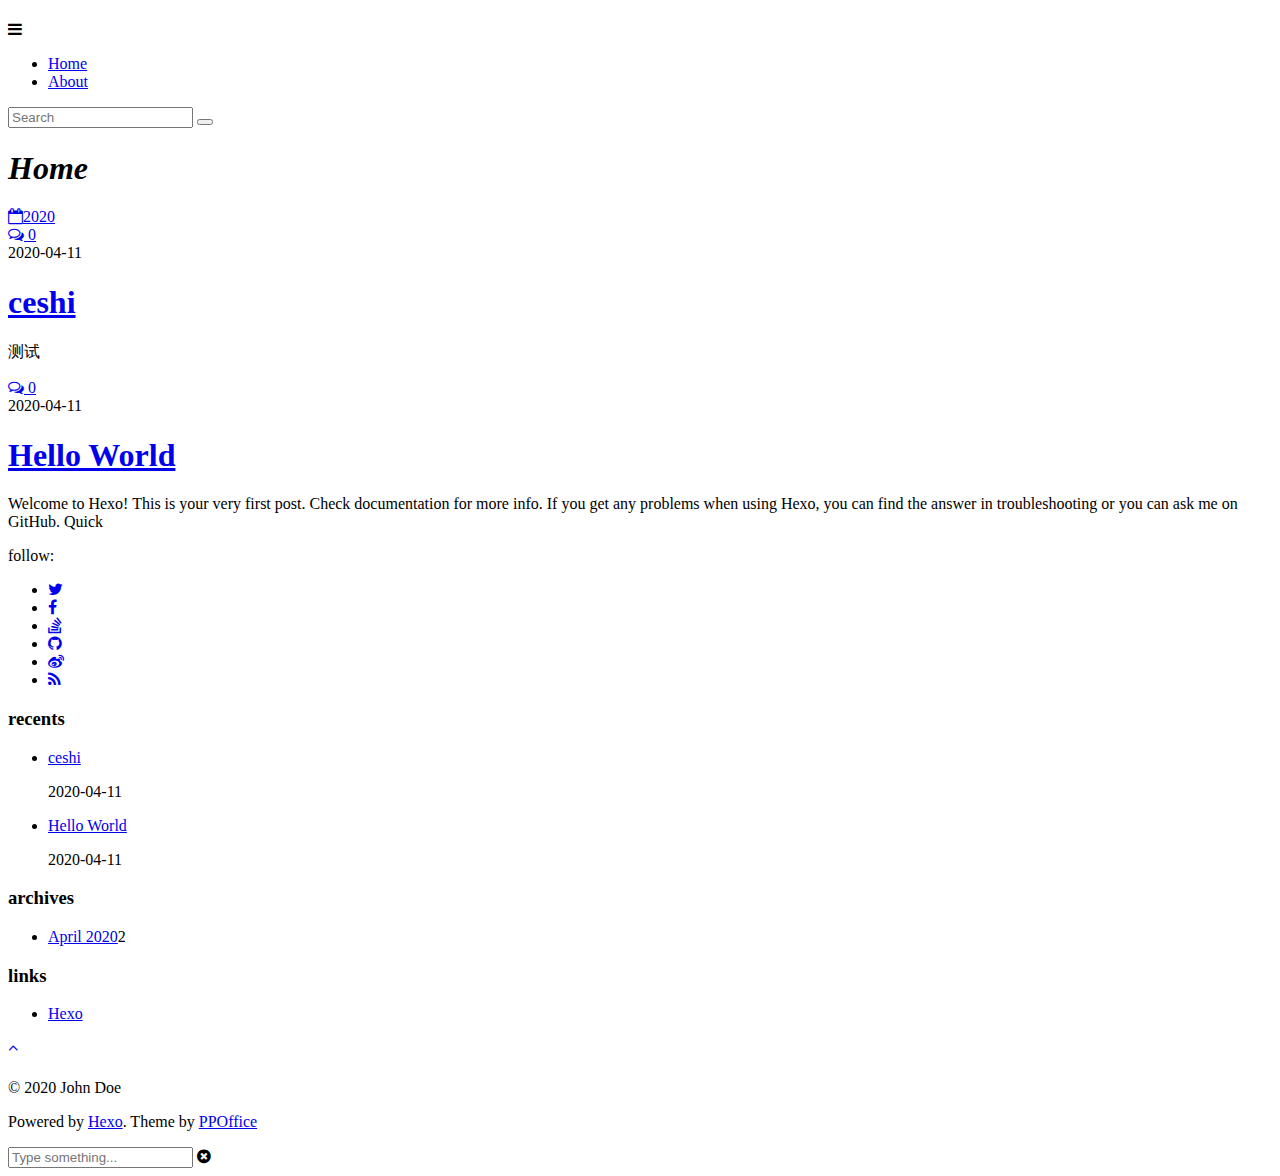
==== commit acab04c0: "Site updated: 2020-04-11 14:42:04" ====
--- a/index.html
+++ b/index.html
@@ -1,741 +1,512 @@
 <!DOCTYPE html>
-
-
-
-  
-
-
-<html class="theme-next muse use-motion" lang="en">
+<html>
 <head>
-  <meta charset="UTF-8"/>
-<meta http-equiv="X-UA-Compatible" content="IE=edge" />
-<meta name="viewport" content="width=device-width, initial-scale=1, maximum-scale=1"/>
-<meta name="theme-color" content="#222">
-
-
-
-
-
-
-
-
-
-<meta http-equiv="Cache-Control" content="no-transform" />
-<meta http-equiv="Cache-Control" content="no-siteapp" />
-
-
-
-
-
-
-
-
-
-
-
-
-
-
-
-
-  
-  
-  <link href="/lib/fancybox/source/jquery.fancybox.css?v=2.1.5" rel="stylesheet" type="text/css" />
-
-
-
-
-
-
-
-<link href="/lib/font-awesome/css/font-awesome.min.css?v=4.6.2" rel="stylesheet" type="text/css" />
-
-<link href="/css/main.css?v=5.1.4" rel="stylesheet" type="text/css" />
-
-
-  <link rel="apple-touch-icon" sizes="180x180" href="/images/apple-touch-icon-next.png?v=5.1.4">
-
-
-  <link rel="icon" type="image/png" sizes="32x32" href="/images/favicon-32x32-next.png?v=5.1.4">
-
-
-  <link rel="icon" type="image/png" sizes="16x16" href="/images/favicon-16x16-next.png?v=5.1.4">
-
-
-  <link rel="mask-icon" href="/images/logo.svg?v=5.1.4" color="#222">
-
-
-
-
-
-  <meta name="keywords" content="Hexo, NexT" />
-
-
-
-
-
-
-
-
-
-
-<meta property="og:type" content="website">
+    <meta charset="utf-8" />
+
+    
+
+    
+    <title>Hexo</title>
+    
+    <meta name="viewport" content="width=device-width, initial-scale=1, maximum-scale=1">
+    
+    <meta property="og:type" content="website">
 <meta property="og:title" content="Hexo">
 <meta property="og:url" content="http://yoursite.com/index.html">
 <meta property="og:site_name" content="Hexo">
 <meta property="og:locale" content="en_US">
 <meta property="article:author" content="John Doe">
 <meta name="twitter:card" content="summary">
-
-
-
-<script type="text/javascript" id="hexo.configurations">
-  var NexT = window.NexT || {};
-  var CONFIG = {
-    root: '/',
-    scheme: 'Muse',
-    version: '5.1.4',
-    sidebar: {"position":"left","display":"post","offset":12,"b2t":false,"scrollpercent":false,"onmobile":false},
-    fancybox: true,
-    tabs: true,
-    motion: {"enable":true,"async":false,"transition":{"post_block":"fadeIn","post_header":"slideDownIn","post_body":"slideDownIn","coll_header":"slideLeftIn","sidebar":"slideUpIn"}},
-    duoshuo: {
-      userId: '0',
-      author: 'Author'
-    },
-    algolia: {
-      applicationID: '',
-      apiKey: '',
-      indexName: '',
-      hits: {"per_page":10},
-      labels: {"input_placeholder":"Search for Posts","hits_empty":"We didn't find any results for the search: ${query}","hits_stats":"${hits} results found in ${time} ms"}
-    }
-  };
+    
+
+    
+        <link rel="alternate" href="/" title="Hexo" type="application/atom+xml" />
+    
+
+    
+
+    
+<link rel="stylesheet" href="/libs/font-awesome/css/font-awesome.min.css">
+
+    
+<link rel="stylesheet" href="/libs/titillium-web/styles.css">
+
+    
+<link rel="stylesheet" href="/libs/source-code-pro/styles.css">
+
+
+    
+<link rel="stylesheet" href="/css/style.css">
+
+
+    
+<script src="/libs/jquery/3.4.1/jquery.min.js"></script>
+
+    
+    
+        
+<link rel="stylesheet" href="/libs/lightgallery/css/lightgallery.min.css">
+
+    
+    
+        
+<link rel="stylesheet" href="/libs/justified-gallery/justifiedGallery.min.css">
+
+    
+    
+    
+    
+
+
+<meta name="generator" content="Hexo 4.2.0"></head>
+
+<body>
+    <div id="wrap">
+        <header id="header">
+    <div id="header-outer" class="outer">
+        <div class="container">
+            <div class="container-inner">
+                <div id="header-title">
+                    <h1 class="logo-wrap">
+                        <a href="/" class="logo"></a>
+                    </h1>
+                    
+                </div>
+                <div id="header-inner" class="nav-container">
+                    <a id="main-nav-toggle" class="nav-icon fa fa-bars"></a>
+                    <div class="nav-container-inner">
+                        <ul id="main-nav">
+                            
+                                <li class="main-nav-list-item" >
+                                    <a class="main-nav-list-link" href="/">Home</a>
+                                </li>
+                            
+                                        
+                                    
+                                <li class="main-nav-list-item" >
+                                    <a class="main-nav-list-link" href="/about/index.html">About</a>
+                                </li>
+                            
+                        </ul>
+                        <nav id="sub-nav">
+                            <div id="search-form-wrap">
+
+    <form class="search-form">
+        <input type="text" class="ins-search-input search-form-input" placeholder="Search" />
+        <button type="submit" class="search-form-submit"></button>
+    </form>
+    <div class="ins-search">
+    <div class="ins-search-mask"></div>
+    <div class="ins-search-container">
+        <div class="ins-input-wrapper">
+            <input type="text" class="ins-search-input" placeholder="Type something..." />
+            <span class="ins-close ins-selectable"><i class="fa fa-times-circle"></i></span>
+        </div>
+        <div class="ins-section-wrapper">
+            <div class="ins-section-container"></div>
+        </div>
+    </div>
+</div>
+<script>
+(function (window) {
+    var INSIGHT_CONFIG = {
+        TRANSLATION: {
+            POSTS: 'Posts',
+            PAGES: 'Pages',
+            CATEGORIES: 'Categories',
+            TAGS: 'Tags',
+            UNTITLED: '(Untitled)',
+        },
+        ROOT_URL: '/',
+        CONTENT_URL: '/content.json',
+    };
+    window.INSIGHT_CONFIG = INSIGHT_CONFIG;
+})(window);
 </script>
 
-
-
-  <link rel="canonical" href="http://yoursite.com/"/>
-
-
-
-
-
-  <title>Hexo</title>
-  
-
-
-
-
-
-
-
-
-<meta name="generator" content="Hexo 4.2.0"></head>
-
-<body itemscope itemtype="http://schema.org/WebPage" lang="en">
-
-  
-  
-    
-  
-
-  <div class="container sidebar-position-left 
-  page-home">
-    <div class="headband"></div>
-
-    <header id="header" class="header" itemscope itemtype="http://schema.org/WPHeader">
-      <div class="header-inner"><div class="site-brand-wrapper">
-  <div class="site-meta ">
-    
-
-    <div class="custom-logo-site-title">
-      <a href="/"  class="brand" rel="start">
-        <span class="logo-line-before"><i></i></span>
-        <span class="site-title">Hexo</span>
-        <span class="logo-line-after"><i></i></span>
-      </a>
-    </div>
-      
-        <p class="site-subtitle"></p>
-      
-  </div>
-
-  <div class="site-nav-toggle">
-    <button>
-      <span class="btn-bar"></span>
-      <span class="btn-bar"></span>
-      <span class="btn-bar"></span>
-    </button>
-  </div>
+<script src="/js/insight.js"></script>
+
+
 </div>
-
-<nav class="site-nav">
-  
-
-  
-    <ul id="menu" class="menu">
-      
-        
-        <li class="menu-item menu-item-home">
-          <a href="/%20" rel="section">
-            
-              <i class="menu-item-icon fa fa-fw fa-home"></i> <br />
-            
-            Home
-          </a>
-        </li>
-      
-        
-        <li class="menu-item menu-item-archives">
-          <a href="/archives/%20" rel="section">
-            
-              <i class="menu-item-icon fa fa-fw fa-archive"></i> <br />
-            
-            Archives
-          </a>
-        </li>
-      
-
-      
-    </ul>
-  
-
-  
-</nav>
-
-
-
- </div>
-    </header>
-
-    <main id="main" class="main">
-      <div class="main-inner">
-        <div class="content-wrap">
-          <div id="content" class="content">
-            
-  <section id="posts" class="posts-expand">
-    
-      
-
-  
-
-  
-  
-  
-
-  <article class="post post-type-normal" itemscope itemtype="http://schema.org/Article">
-  
-  
-  
-  <div class="post-block">
-    <link itemprop="mainEntityOfPage" href="http://yoursite.com/2020/04/11/ceshi/">
-
-    <span hidden itemprop="author" itemscope itemtype="http://schema.org/Person">
-      <meta itemprop="name" content="John Doe">
-      <meta itemprop="description" content="">
-      <meta itemprop="image" content="/images/avatar.gif">
-    </span>
-
-    <span hidden itemprop="publisher" itemscope itemtype="http://schema.org/Organization">
-      <meta itemprop="name" content="Hexo">
-    </span>
-
-    
-      <header class="post-header">
-
-        
-        
-          <h1 class="post-title" itemprop="name headline">
-                
-                <a class="post-title-link" href="/2020/04/11/ceshi/" itemprop="url">ceshi</a></h1>
-        
-
-        <div class="post-meta">
-          <span class="post-time">
-            
-              <span class="post-meta-item-icon">
-                <i class="fa fa-calendar-o"></i>
-              </span>
+                        </nav>
+                    </div>
+                </div>
+            </div>
+        </div>
+    </div>
+</header>
+        <div class="container">
+            <div class="main-body container-inner">
+                <div class="main-body-inner">
+                    <section id="main">
+                        <div class="main-body-header">
+    <h1 class="header">
+    
+    <em class="page-title-link" data-url="home">Home</em>
+    </h1>
+</div>
+
+                        <div class="main-body-content">
+                            
+
+    
+    
+        
+        
+        <section class="archives-wrap">
+            <div class="archive-year-wrap">
+                <a href="/archives/2020" class="archive-year"><i class="icon fa fa-calendar-o"></i>2020</a>
+            </div>
+            <div class="archives">
+    
+    
+    
+        <div class="article-row">
+    
+        <article class="article article-summary">
+    <div class="article-summary-inner">
+        
+        <a href="/2020/04/11/ceshi/" class="thumbnail">
+    
+    
+        <span style="background-image:url(https://wddya.oss-cn-beijing.aliyuncs.com/20200412020731.png)" alt="ceshi" class="thumbnail-image"></span>
+    
+    
+        
+<span class="comment-counter">
+    <i class="fa fa-comments-o"></i>
+    
+        <span class="disqus-comment-count" data-disqus-identifier="" data-disqus-url="http://yoursite.com/2020/04/11/ceshi/">0</span>
+    
+</span>
+
+
+    
+</a>
+
+        
+        <div class="article-meta">
+            <div class="category">
+            
+            </div>
+            <div class="date"><time datetime="2020-04-11T18:04:56.000Z" itemprop="datePublished">2020-04-11</time></div>
+        </div>
+        
+    
+        <h1 class="article-title" itemprop="name">
+        <a href="/2020/04/11/ceshi/">ceshi</a>
+        </h1>
+    
+
+        <p class="article-excerpt">
+            测试
+
+
+        </p>
+    </div>
+</article>
+    
+
+    
+    
+    
+    
+        <article class="article article-summary">
+    <div class="article-summary-inner">
+        
+        <a href="/2020/04/11/hello-world/" class="thumbnail">
+    
+    
+        <span class="thumbnail-image thumbnail-none"></span>
+    
+    
+        
+<span class="comment-counter">
+    <i class="fa fa-comments-o"></i>
+    
+        <span class="disqus-comment-count" data-disqus-identifier="" data-disqus-url="http://yoursite.com/2020/04/11/hello-world/">0</span>
+    
+</span>
+
+
+    
+</a>
+
+        
+        <div class="article-meta">
+            <div class="category">
+            
+            </div>
+            <div class="date"><time datetime="2020-04-11T17:40:03.369Z" itemprop="datePublished">2020-04-11</time></div>
+        </div>
+        
+    
+        <h1 class="article-title" itemprop="name">
+        <a href="/2020/04/11/hello-world/">Hello World</a>
+        </h1>
+    
+
+        <p class="article-excerpt">
+            Welcome to Hexo! This is your very first post. Check documentation for more info. If you get any problems when using Hexo, you can find the answer in troubleshooting or you can ask me on GitHub.
+Quick
+        </p>
+    </div>
+</article>
+    
+        </div>
+    
+
+
+    </div></section>
+
+
+
+                        </div>
+                    </section>
+                    <aside id="sidebar">
+    <a class="sidebar-toggle" title="Expand Sidebar"><i class="toggle icon"></i></a>
+    <div class="sidebar-top">
+        <p>follow:</p>
+        <ul class="social-links">
+            
+                
+                <li>
+                    <a class="social-tooltip" title="twitter" href="/" target="_blank" rel="noopener">
+                        <i class="icon fa fa-twitter"></i>
+                    </a>
+                </li>
+                
+            
+                
+                <li>
+                    <a class="social-tooltip" title="facebook" href="/" target="_blank" rel="noopener">
+                        <i class="icon fa fa-facebook"></i>
+                    </a>
+                </li>
+                
+            
+                
+                <li>
+                    <a class="social-tooltip" title="stack-overflow" href="/" target="_blank" rel="noopener">
+                        <i class="icon fa fa-stack-overflow"></i>
+                    </a>
+                </li>
+                
+            
+                
+                <li>
+                    <a class="social-tooltip" title="github" href="https://github.com/ppoffice/hexo-theme-hueman" target="_blank" rel="noopener">
+                        <i class="icon fa fa-github"></i>
+                    </a>
+                </li>
+                
+            
+                
+                <li>
+                    <a class="social-tooltip" title="weibo" href="/" target="_blank" rel="noopener">
+                        <i class="icon fa fa-weibo"></i>
+                    </a>
+                </li>
+                
+            
+                
+                <li>
+                    <a class="social-tooltip" title="rss" href="/" target="_blank" rel="noopener">
+                        <i class="icon fa fa-rss"></i>
+                    </a>
+                </li>
+                
+            
+        </ul>
+    </div>
+    
+    <div class="widgets-container">
+        
+            
+                
+
+            
+                
+    <div class="widget-wrap">
+        <h3 class="widget-title">recents</h3>
+        <div class="widget">
+            <ul id="recent-post" class="">
+                
+                    <li>
+                        
+                        <div class="item-thumbnail">
+                            <a href="/2020/04/11/ceshi/" class="thumbnail">
+    
+    
+        <span style="background-image:url(https://wddya.oss-cn-beijing.aliyuncs.com/20200412020731.png)" alt="ceshi" class="thumbnail-image"></span>
+    
+    
+</a>
+
+                        </div>
+                        
+                        <div class="item-inner">
+                            <p class="item-category"></p>
+                            <p class="item-title"><a href="/2020/04/11/ceshi/" class="title">ceshi</a></p>
+                            <p class="item-date"><time datetime="2020-04-11T18:04:56.000Z" itemprop="datePublished">2020-04-11</time></p>
+                        </div>
+                    </li>
+                
+                    <li>
+                        
+                        <div class="item-thumbnail">
+                            <a href="/2020/04/11/hello-world/" class="thumbnail">
+    
+    
+        <span class="thumbnail-image thumbnail-none"></span>
+    
+    
+</a>
+
+                        </div>
+                        
+                        <div class="item-inner">
+                            <p class="item-category"></p>
+                            <p class="item-title"><a href="/2020/04/11/hello-world/" class="title">Hello World</a></p>
+                            <p class="item-date"><time datetime="2020-04-11T17:40:03.369Z" itemprop="datePublished">2020-04-11</time></p>
+                        </div>
+                    </li>
+                
+            </ul>
+        </div>
+    </div>
+
+            
+                
+
+            
+                
+    <div class="widget-wrap widget-list">
+        <h3 class="widget-title">archives</h3>
+        <div class="widget">
+            <ul class="archive-list"><li class="archive-list-item"><a class="archive-list-link" href="/archives/2020/04/">April 2020</a><span class="archive-list-count">2</span></li></ul>
+        </div>
+    </div>
+
+
+            
+                
+
+            
+                
+
+            
+                
+    <div class="widget-wrap widget-list">
+        <h3 class="widget-title">links</h3>
+        <div class="widget">
+            <ul>
+                
+                    <li>
+                        <a href="http://hexo.io" target="_blank" rel="noopener">Hexo</a>
+                    </li>
+                
+            </ul>
+        </div>
+    </div>
+
+
+            
+        
+    </div>
+</aside>
+
+                </div>
+            </div>
+        </div>
+        <footer id="footer">
+    <div class="container">
+        <div class="container-inner">
+            <a id="back-to-top" href="javascript:;"><i class="icon fa fa-angle-up"></i></a>
+            <div class="credit">
+                <h1 class="logo-wrap">
+                    <a href="/" class="logo"></a>
+                </h1>
+                <p>&copy; 2020 John Doe</p>
+                
+                <p>Powered by <a href="https://hexo.io/" target="_blank">Hexo</a>. Theme by <a href="https://github.com/ppoffice" target="_blank">PPOffice</a></p>
+                
+            </div>
+            <div class="footer-plugins">
               
-                <span class="post-meta-item-text">Posted on</span>
-              
-              <time title="Post created" itemprop="dateCreated datePublished" datetime="2020-04-11T14:04:56-04:00">
-                2020-04-11
-              </time>
-            
-
-            
-
-            
-          </span>
-
-          
-
-          
-            
-          
-
-          
-          
-
-          
-
-          
-
-          
-
-        </div>
-      </header>
-    
-
-    
-    
-    
-    <div class="post-body" itemprop="articleBody">
-
-      
-      
-
-      
-        
-          
-            <p>测试</p>
-<p><img src="https://wddya.oss-cn-beijing.aliyuncs.com/20200412020731.png" alt="20200412020731.png"></p>
-
-          
-        
-      
-    </div>
-    
-    
-    
-
-    
-
-    
-
-    
-
-    <footer class="post-footer">
-      
-
-      
-
-      
-
-      
-      
-        <div class="post-eof"></div>
-      
-    </footer>
-  </div>
-  
-  
-  
-  </article>
-
-
-    
-      
-
-  
-
-  
-  
-  
-
-  <article class="post post-type-normal" itemscope itemtype="http://schema.org/Article">
-  
-  
-  
-  <div class="post-block">
-    <link itemprop="mainEntityOfPage" href="http://yoursite.com/2020/04/11/hello-world/">
-
-    <span hidden itemprop="author" itemscope itemtype="http://schema.org/Person">
-      <meta itemprop="name" content="John Doe">
-      <meta itemprop="description" content="">
-      <meta itemprop="image" content="/images/avatar.gif">
-    </span>
-
-    <span hidden itemprop="publisher" itemscope itemtype="http://schema.org/Organization">
-      <meta itemprop="name" content="Hexo">
-    </span>
-
-    
-      <header class="post-header">
-
-        
-        
-          <h1 class="post-title" itemprop="name headline">
-                
-                <a class="post-title-link" href="/2020/04/11/hello-world/" itemprop="url">Hello World</a></h1>
-        
-
-        <div class="post-meta">
-          <span class="post-time">
-            
-              <span class="post-meta-item-icon">
-                <i class="fa fa-calendar-o"></i>
-              </span>
-              
-                <span class="post-meta-item-text">Posted on</span>
-              
-              <time title="Post created" itemprop="dateCreated datePublished" datetime="2020-04-11T13:40:03-04:00">
-                2020-04-11
-              </time>
-            
-
-            
-
-            
-          </span>
-
-          
-
-          
-            
-          
-
-          
-          
-
-          
-
-          
-
-          
-
-        </div>
-      </header>
-    
-
-    
-    
-    
-    <div class="post-body" itemprop="articleBody">
-
-      
-      
-
-      
-        
-          
-            <p>Welcome to <a href="https://hexo.io/" target="_blank" rel="noopener">Hexo</a>! This is your very first post. Check <a href="https://hexo.io/docs/" target="_blank" rel="noopener">documentation</a> for more info. If you get any problems when using Hexo, you can find the answer in <a href="https://hexo.io/docs/troubleshooting.html" target="_blank" rel="noopener">troubleshooting</a> or you can ask me on <a href="https://github.com/hexojs/hexo/issues" target="_blank" rel="noopener">GitHub</a>.</p>
-<h2 id="Quick-Start"><a href="#Quick-Start" class="headerlink" title="Quick Start"></a>Quick Start</h2><h3 id="Create-a-new-post"><a href="#Create-a-new-post" class="headerlink" title="Create a new post"></a>Create a new post</h3><figure class="highlight bash"><table><tr><td class="gutter"><pre><span class="line">1</span><br></pre></td><td class="code"><pre><span class="line">$ hexo new <span class="string">"My New Post"</span></span><br></pre></td></tr></table></figure>
-
-<p>More info: <a href="https://hexo.io/docs/writing.html" target="_blank" rel="noopener">Writing</a></p>
-<h3 id="Run-server"><a href="#Run-server" class="headerlink" title="Run server"></a>Run server</h3><figure class="highlight bash"><table><tr><td class="gutter"><pre><span class="line">1</span><br></pre></td><td class="code"><pre><span class="line">$ hexo server</span><br></pre></td></tr></table></figure>
-
-<p>More info: <a href="https://hexo.io/docs/server.html" target="_blank" rel="noopener">Server</a></p>
-<h3 id="Generate-static-files"><a href="#Generate-static-files" class="headerlink" title="Generate static files"></a>Generate static files</h3><figure class="highlight bash"><table><tr><td class="gutter"><pre><span class="line">1</span><br></pre></td><td class="code"><pre><span class="line">$ hexo generate</span><br></pre></td></tr></table></figure>
-
-<p>More info: <a href="https://hexo.io/docs/generating.html" target="_blank" rel="noopener">Generating</a></p>
-<h3 id="Deploy-to-remote-sites"><a href="#Deploy-to-remote-sites" class="headerlink" title="Deploy to remote sites"></a>Deploy to remote sites</h3><figure class="highlight bash"><table><tr><td class="gutter"><pre><span class="line">1</span><br></pre></td><td class="code"><pre><span class="line">$ hexo deploy</span><br></pre></td></tr></table></figure>
-
-<p>More info: <a href="https://hexo.io/docs/one-command-deployment.html" target="_blank" rel="noopener">Deployment</a></p>
-
-          
-        
-      
-    </div>
-    
-    
-    
-
-    
-
-    
-
-    
-
-    <footer class="post-footer">
-      
-
-      
-
-      
-
-      
-      
-        <div class="post-eof"></div>
-      
-    </footer>
-  </div>
-  
-  
-  
-  </article>
-
-
-    
-  </section>
-
-  
-
-
-          </div>
-          
-
-
-          
-
-        </div>
-        
-          
-  
-  <div class="sidebar-toggle">
-    <div class="sidebar-toggle-line-wrap">
-      <span class="sidebar-toggle-line sidebar-toggle-line-first"></span>
-      <span class="sidebar-toggle-line sidebar-toggle-line-middle"></span>
-      <span class="sidebar-toggle-line sidebar-toggle-line-last"></span>
-    </div>
-  </div>
-
-  <aside id="sidebar" class="sidebar">
-    
-    <div class="sidebar-inner">
-
-      
-
-      
-
-      <section class="site-overview-wrap sidebar-panel sidebar-panel-active">
-        <div class="site-overview">
-          <div class="site-author motion-element" itemprop="author" itemscope itemtype="http://schema.org/Person">
-            
-              <p class="site-author-name" itemprop="name">John Doe</p>
-              <p class="site-description motion-element" itemprop="description"></p>
-          </div>
-
-          <nav class="site-state motion-element">
-
-            
-              <div class="site-state-item site-state-posts">
-              
-                <a href="/archives/%20%7C%7C%20archive">
-              
-                  <span class="site-state-item-count">2</span>
-                  <span class="site-state-item-name">posts</span>
-                </a>
-              </div>
-            
-
-            
-
-            
-
-          </nav>
-
-          
-
-          
-
-          
-          
-
-          
-          
-
-          
-
-        </div>
-      </section>
-
-      
-
-      
-
-    </div>
-  </aside>
-
-
-        
-      </div>
-    </main>
-
-    <footer id="footer" class="footer">
-      <div class="footer-inner">
-        <div class="copyright">&copy; <span itemprop="copyrightYear">2020</span>
-  <span class="with-love">
-    <i class="fa fa-user"></i>
-  </span>
-  <span class="author" itemprop="copyrightHolder">John Doe</span>
-
-  
-</div>
-
-
-  <div class="powered-by">Powered by <a class="theme-link" target="_blank" href="https://hexo.io">Hexo</a></div>
-
-
-
-  <span class="post-meta-divider">|</span>
-
-
-
-  <div class="theme-info">Theme &mdash; <a class="theme-link" target="_blank" href="https://github.com/iissnan/hexo-theme-next">NexT.Muse</a> v5.1.4</div>
-
-
-
-
-        
-
-
-
-
-
-
-
-        
-      </div>
-    </footer>
-
-    
-      <div class="back-to-top">
-        <i class="fa fa-arrow-up"></i>
-        
-      </div>
-    
-
-    
-
-  </div>
-
-  
-
-<script type="text/javascript">
-  if (Object.prototype.toString.call(window.Promise) !== '[object Function]') {
-    window.Promise = null;
-  }
-</script>
-
-
-
-
-
-
-
-
-
-  
-
-
-
-
-
-
-
-
-
-
-
-
-  
-  
-    <script type="text/javascript" src="/lib/jquery/index.js?v=2.1.3"></script>
-  
-
-  
-  
-    <script type="text/javascript" src="/lib/fastclick/lib/fastclick.min.js?v=1.0.6"></script>
-  
-
-  
-  
-    <script type="text/javascript" src="/lib/jquery_lazyload/jquery.lazyload.js?v=1.9.7"></script>
-  
-
-  
-  
-    <script type="text/javascript" src="/lib/velocity/velocity.min.js?v=1.2.1"></script>
-  
-
-  
-  
-    <script type="text/javascript" src="/lib/velocity/velocity.ui.min.js?v=1.2.1"></script>
-  
-
-  
-  
-    <script type="text/javascript" src="/lib/fancybox/source/jquery.fancybox.pack.js?v=2.1.5"></script>
-  
-
-
-  
-
-
-  <script type="text/javascript" src="/js/src/utils.js?v=5.1.4"></script>
-
-  <script type="text/javascript" src="/js/src/motion.js?v=5.1.4"></script>
-
-
-
-  
-  
-
-  
-
-  
-
-
-  <script type="text/javascript" src="/js/src/bootstrap.js?v=5.1.4"></script>
-
-
-
-  
-
-
-  
-
-
-
-
-	
-
-
-
-
-
-  
-
-
-
-
-
-  
-
-
-
-
-
-
-
-
-
-
-
-
-  
-
-
-
-
-
-  
-
-  
-
-  
-
-  
-  
-
-  
-
-  
-
-  
-
+    
+
+
+            </div>
+        </div>
+    </div>
+</footer>
+
+        
+    
+    <script>
+    var disqus_shortname = 'hexo-theme-hueman';
+    
+    
+    (function() {
+    var dsq = document.createElement('script');
+    dsq.type = 'text/javascript';
+    dsq.async = true;
+    dsq.src = '//' + disqus_shortname + '.disqus.com/count.js';
+    (document.getElementsByTagName('head')[0] || document.getElementsByTagName('body')[0]).appendChild(dsq);
+    })();
+    </script>
+
+
+
+
+
+    
+        
+<script src="/libs/lightgallery/js/lightgallery.min.js"></script>
+
+        
+<script src="/libs/lightgallery/js/lg-thumbnail.min.js"></script>
+
+        
+<script src="/libs/lightgallery/js/lg-pager.min.js"></script>
+
+        
+<script src="/libs/lightgallery/js/lg-autoplay.min.js"></script>
+
+        
+<script src="/libs/lightgallery/js/lg-fullscreen.min.js"></script>
+
+        
+<script src="/libs/lightgallery/js/lg-zoom.min.js"></script>
+
+        
+<script src="/libs/lightgallery/js/lg-hash.min.js"></script>
+
+        
+<script src="/libs/lightgallery/js/lg-share.min.js"></script>
+
+        
+<script src="/libs/lightgallery/js/lg-video.min.js"></script>
+
+    
+    
+        
+<script src="/libs/justified-gallery/jquery.justifiedGallery.min.js"></script>
+
+    
+    
+
+    
+    
+
+
+
+<!-- Custom Scripts -->
+
+<script src="/js/main.js"></script>
+
+
+    </div>
 </body>
 </html>
--- a/libs/titillium-web/styles.css
+++ b/libs/titillium-web/styles.css
@@ -0,0 +1,48 @@
+/* latin-ext */
+@font-face {
+  font-family: 'Titillium Web';
+  font-style: normal;
+  font-weight: 300;
+  src: local('Titillium WebLight'), local('TitilliumWeb-Light'), url(fonts/anMUvcNT0H1YN4FII8wpr9INifKjd1RJ3NxxEi9Cy2w.woff2) format('woff2');
+  unicode-range: U+0100-024F, U+1E00-1EFF, U+20A0-20AB, U+20AD-20CF, U+2C60-2C7F, U+A720-A7FF;
+}
+/* latin */
+@font-face {
+  font-family: 'Titillium Web';
+  font-style: normal;
+  font-weight: 300;
+  src: local('Titillium WebLight'), local('TitilliumWeb-Light'), url(fonts/anMUvcNT0H1YN4FII8wpr4-67659ICLY8bMrYhtePPA.woff2) format('woff2');
+  unicode-range: U+0000-00FF, U+0131, U+0152-0153, U+02C6, U+02DA, U+02DC, U+2000-206F, U+2074, U+20AC, U+2212, U+2215, U+E0FF, U+EFFD, U+F000;
+}
+/* latin-ext */
+@font-face {
+  font-family: 'Titillium Web';
+  font-style: normal;
+  font-weight: 400;
+  src: local('Titillium Web'), local('TitilliumWeb-Regular'), url(fonts/7XUFZ5tgS-tD6QamInJTcSo_WB_cotcEMUw1LsIE8mM.woff2) format('woff2');
+  unicode-range: U+0100-024F, U+1E00-1EFF, U+20A0-20AB, U+20AD-20CF, U+2C60-2C7F, U+A720-A7FF;
+}
+/* latin */
+@font-face {
+  font-family: 'Titillium Web';
+  font-style: normal;
+  font-weight: 400;
+  src: local('Titillium Web'), local('TitilliumWeb-Regular'), url(fonts/7XUFZ5tgS-tD6QamInJTcZSnX671uNZIV63UdXh3Mg0.woff2) format('woff2');
+  unicode-range: U+0000-00FF, U+0131, U+0152-0153, U+02C6, U+02DA, U+02DC, U+2000-206F, U+2074, U+20AC, U+2212, U+2215, U+E0FF, U+EFFD, U+F000;
+}
+/* latin-ext */
+@font-face {
+  font-family: 'Titillium Web';
+  font-style: normal;
+  font-weight: 600;
+  src: local('Titillium WebSemiBold'), local('TitilliumWeb-SemiBold'), url(fonts/anMUvcNT0H1YN4FII8wpr_SNRT0fZ5CX-AqRkMYgJJo.woff2) format('woff2');
+  unicode-range: U+0100-024F, U+1E00-1EFF, U+20A0-20AB, U+20AD-20CF, U+2C60-2C7F, U+A720-A7FF;
+}
+/* latin */
+@font-face {
+  font-family: 'Titillium Web';
+  font-style: normal;
+  font-weight: 600;
+  src: local('Titillium WebSemiBold'), local('TitilliumWeb-SemiBold'), url(fonts/anMUvcNT0H1YN4FII8wpr46gJz9aNFrmnwBdd69aqzY.woff2) format('woff2');
+  unicode-range: U+0000-00FF, U+0131, U+0152-0153, U+02C6, U+02DA, U+02DC, U+2000-206F, U+2074, U+20AC, U+2212, U+2215, U+E0FF, U+EFFD, U+F000;
+}--- a/libs/source-code-pro/styles.css
+++ b/libs/source-code-pro/styles.css
@@ -0,0 +1,16 @@
+/* latin-ext */
+@font-face {
+  font-family: 'Source Code Pro';
+  font-style: normal;
+  font-weight: 400;
+  src: local('Source Code Pro'), local('SourceCodePro-Regular'), url(fonts/mrl8jkM18OlOQN8JLgasDy2Q8seG17bfDXYR_jUsrzg.woff2) format('woff2');
+  unicode-range: U+0100-024F, U+1E00-1EFF, U+20A0-20AB, U+20AD-20CF, U+2C60-2C7F, U+A720-A7FF;
+}
+/* latin */
+@font-face {
+  font-family: 'Source Code Pro';
+  font-style: normal;
+  font-weight: 400;
+  src: local('Source Code Pro'), local('SourceCodePro-Regular'), url(fonts/mrl8jkM18OlOQN8JLgasD9V_2ngZ8dMf8fLgjYEouxg.woff2) format('woff2');
+  unicode-range: U+0000-00FF, U+0131, U+0152-0153, U+02C6, U+02DA, U+02DC, U+2000-206F, U+2074, U+20AC, U+2212, U+2215, U+E0FF, U+EFFD, U+F000;
+}--- a/libs/lightgallery/css/lightgallery.min.css
+++ b/libs/lightgallery/css/lightgallery.min.css
@@ -0,0 +1 @@
+.lg-sub-html,.lg-toolbar{background-color:rgba(0,0,0,.45)}#lg-counter,.lg-outer .lg-video-cont{vertical-align:middle;display:inline-block}@font-face{font-family:lg;src:url(../fonts/lg.eot?n1z373);src:url(../fonts/lg.eot?#iefixn1z373) format("embedded-opentype"),url(../fonts/lg.woff?n1z373) format("woff"),url(../fonts/lg.ttf?n1z373) format("truetype"),url(../fonts/lg.svg?n1z373#lg) format("svg");font-weight:400;font-style:normal}.lg-icon{font-family:lg;speak:none;font-style:normal;font-weight:400;font-variant:normal;text-transform:none;line-height:1;-webkit-font-smoothing:antialiased;-moz-osx-font-smoothing:grayscale}.lg-actions .lg-next,.lg-actions .lg-prev{background-color:rgba(0,0,0,.45);border-radius:2px;color:#999;cursor:pointer;display:block;font-size:22px;margin-top:-10px;padding:8px 10px 9px;position:absolute;top:50%;z-index:1080}.lg-actions .lg-next.disabled,.lg-actions .lg-prev.disabled{pointer-events:none;opacity:.5}.lg-actions .lg-next:hover,.lg-actions .lg-prev:hover{color:#FFF}.lg-actions .lg-next{right:20px}.lg-actions .lg-next:before{content:"\e095"}.lg-actions .lg-prev{left:20px}.lg-actions .lg-prev:after{content:"\e094"}@-webkit-keyframes lg-right-end{0%,100%{left:0}50%{left:-30px}}@-moz-keyframes lg-right-end{0%,100%{left:0}50%{left:-30px}}@-ms-keyframes lg-right-end{0%,100%{left:0}50%{left:-30px}}@keyframes lg-right-end{0%,100%{left:0}50%{left:-30px}}@-webkit-keyframes lg-left-end{0%,100%{left:0}50%{left:30px}}@-moz-keyframes lg-left-end{0%,100%{left:0}50%{left:30px}}@-ms-keyframes lg-left-end{0%,100%{left:0}50%{left:30px}}@keyframes lg-left-end{0%,100%{left:0}50%{left:30px}}.lg-outer.lg-right-end .lg-object{-webkit-animation:lg-right-end .3s;-o-animation:lg-right-end .3s;animation:lg-right-end .3s;position:relative}.lg-outer.lg-left-end .lg-object{-webkit-animation:lg-left-end .3s;-o-animation:lg-left-end .3s;animation:lg-left-end .3s;position:relative}.lg-toolbar{z-index:1082;left:0;position:absolute;top:0;width:100%}.lg-toolbar .lg-icon{color:#999;cursor:pointer;float:right;font-size:24px;height:47px;line-height:27px;padding:10px 0;text-align:center;width:50px;text-decoration:none!important;outline:0;-webkit-transition:color .2s linear;-o-transition:color .2s linear;transition:color .2s linear}.lg-toolbar .lg-icon:hover{color:#FFF}.lg-toolbar .lg-close:after{content:"\e070"}.lg-toolbar .lg-download:after{content:"\e0f2"}.lg-sub-html{bottom:0;color:#EEE;font-size:16px;left:0;padding:10px 40px;position:fixed;right:0;text-align:center;z-index:1080}.lg-sub-html h4{margin:0;font-size:13px;font-weight:700}.lg-sub-html p{font-size:12px;margin:5px 0 0}#lg-counter{color:#999;font-size:16px;padding-left:20px;padding-top:12px}.lg-next,.lg-prev,.lg-toolbar{opacity:1;-webkit-transition:-webkit-transform .35s cubic-bezier(0,0,.25,1) 0s,opacity .35s cubic-bezier(0,0,.25,1) 0s,color .2s linear;-moz-transition:-moz-transform .35s cubic-bezier(0,0,.25,1) 0s,opacity .35s cubic-bezier(0,0,.25,1) 0s,color .2s linear;-o-transition:-o-transform .35s cubic-bezier(0,0,.25,1) 0s,opacity .35s cubic-bezier(0,0,.25,1) 0s,color .2s linear;transition:transform .35s cubic-bezier(0,0,.25,1) 0s,opacity .35s cubic-bezier(0,0,.25,1) 0s,color .2s linear}.lg-hide-items .lg-prev{opacity:0;-webkit-transform:translate3d(-10px,0,0);transform:translate3d(-10px,0,0)}.lg-hide-items .lg-next{opacity:0;-webkit-transform:translate3d(10px,0,0);transform:translate3d(10px,0,0)}.lg-hide-items .lg-toolbar{opacity:0;-webkit-transform:translate3d(0,-10px,0);transform:translate3d(0,-10px,0)}body:not(.lg-from-hash) .lg-outer.lg-start-zoom .lg-object{-webkit-transform:scale3d(.5,.5,.5);transform:scale3d(.5,.5,.5);opacity:0;-webkit-transition:-webkit-transform 250ms cubic-bezier(0,0,.25,1) 0s,opacity 250ms cubic-bezier(0,0,.25,1)!important;-moz-transition:-moz-transform 250ms cubic-bezier(0,0,.25,1) 0s,opacity 250ms cubic-bezier(0,0,.25,1)!important;-o-transition:-o-transform 250ms cubic-bezier(0,0,.25,1) 0s,opacity 250ms cubic-bezier(0,0,.25,1)!important;transition:transform 250ms cubic-bezier(0,0,.25,1) 0s,opacity 250ms cubic-bezier(0,0,.25,1)!important;-webkit-transform-origin:50% 50%;-moz-transform-origin:50% 50%;-ms-transform-origin:50% 50%;transform-origin:50% 50%}body:not(.lg-from-hash) .lg-outer.lg-start-zoom .lg-item.lg-complete .lg-object{-webkit-transform:scale3d(1,1,1);transform:scale3d(1,1,1);opacity:1}.lg-outer .lg-thumb-outer{background-color:#0D0A0A;bottom:0;position:absolute;width:100%;z-index:1080;max-height:350px;-webkit-transform:translate3d(0,100%,0);transform:translate3d(0,100%,0);-webkit-transition:-webkit-transform .25s cubic-bezier(0,0,.25,1) 0s;-moz-transition:-moz-transform .25s cubic-bezier(0,0,.25,1) 0s;-o-transition:-o-transform .25s cubic-bezier(0,0,.25,1) 0s;transition:transform .25s cubic-bezier(0,0,.25,1) 0s}.lg-outer .lg-thumb-outer.lg-grab .lg-thumb-item{cursor:-webkit-grab;cursor:-moz-grab;cursor:-o-grab;cursor:-ms-grab;cursor:grab}.lg-outer .lg-thumb-outer.lg-grabbing .lg-thumb-item{cursor:move;cursor:-webkit-grabbing;cursor:-moz-grabbing;cursor:-o-grabbing;cursor:-ms-grabbing;cursor:grabbing}.lg-outer .lg-thumb-outer.lg-dragging .lg-thumb{-webkit-transition-duration:0s!important;transition-duration:0s!important}.lg-outer.lg-thumb-open .lg-thumb-outer{-webkit-transform:translate3d(0,0,0);transform:translate3d(0,0,0)}.lg-outer .lg-thumb{padding:10px 0;height:100%;margin-bottom:-5px}.lg-outer .lg-thumb-item{cursor:pointer;float:left;overflow:hidden;height:100%;border:2px solid #FFF;border-radius:4px;margin-bottom:5px}@media (min-width:1025px){.lg-outer .lg-thumb-item{-webkit-transition:border-color .25s ease;-o-transition:border-color .25s ease;transition:border-color .25s ease}}.lg-outer .lg-thumb-item.active,.lg-outer .lg-thumb-item:hover{border-color:#a90707}.lg-outer .lg-thumb-item img{width:100%;height:100%;object-fit:cover}.lg-outer.lg-has-thumb .lg-item{padding-bottom:120px}.lg-outer.lg-can-toggle .lg-item{padding-bottom:0}.lg-outer.lg-pull-caption-up .lg-sub-html{-webkit-transition:bottom .25s ease;-o-transition:bottom .25s ease;transition:bottom .25s ease}.lg-outer.lg-pull-caption-up.lg-thumb-open .lg-sub-html{bottom:100px}.lg-outer .lg-toggle-thumb{background-color:#0D0A0A;border-radius:2px 2px 0 0;color:#999;cursor:pointer;font-size:24px;height:39px;line-height:27px;padding:5px 0;position:absolute;right:20px;text-align:center;top:-39px;width:50px}.lg-outer .lg-toggle-thumb:hover,.lg-outer.lg-dropdown-active #lg-share{color:#FFF}.lg-outer .lg-toggle-thumb:after{content:"\e1ff"}.lg-outer .lg-video-cont{max-width:1140px;max-height:100%;width:100%;padding:0 5px}.lg-outer .lg-video{width:100%;height:0;padding-bottom:56.25%;overflow:hidden;position:relative}.lg-outer .lg-video .lg-object{display:inline-block;position:absolute;top:0;left:0;width:100%!important;height:100%!important}.lg-outer .lg-video .lg-video-play{width:84px;height:59px;position:absolute;left:50%;top:50%;margin-left:-42px;margin-top:-30px;z-index:1080;cursor:pointer}.lg-outer .lg-has-vimeo .lg-video-play{background:url(../img/vimeo-play.png) no-repeat}.lg-outer .lg-has-vimeo:hover .lg-video-play{background:url(../img/vimeo-play.png) 0 -58px no-repeat}.lg-outer .lg-has-html5 .lg-video-play{background:url(../img/video-play.png) no-repeat;height:64px;margin-left:-32px;margin-top:-32px;width:64px;opacity:.8}.lg-outer .lg-has-html5:hover .lg-video-play{opacity:1}.lg-outer .lg-has-youtube .lg-video-play{background:url(../img/youtube-play.png) no-repeat}.lg-outer .lg-has-youtube:hover .lg-video-play{background:url(../img/youtube-play.png) 0 -60px no-repeat}.lg-outer .lg-video-object{width:100%!important;height:100%!important;position:absolute;top:0;left:0}.lg-outer .lg-has-video .lg-video-object{visibility:hidden}.lg-outer .lg-has-video.lg-video-playing .lg-object,.lg-outer .lg-has-video.lg-video-playing .lg-video-play{display:none}.lg-outer .lg-has-video.lg-video-playing .lg-video-object{visibility:visible}.lg-progress-bar{background-color:#333;height:5px;left:0;position:absolute;top:0;width:100%;z-index:1083;opacity:0;-webkit-transition:opacity 80ms ease 0s;-moz-transition:opacity 80ms ease 0s;-o-transition:opacity 80ms ease 0s;transition:opacity 80ms ease 0s}.lg-progress-bar .lg-progress{background-color:#a90707;height:5px;width:0}.lg-progress-bar.lg-start .lg-progress{width:100%}.lg-show-autoplay .lg-progress-bar{opacity:1}.lg-autoplay-button:after{content:"\e01d"}.lg-show-autoplay .lg-autoplay-button:after{content:"\e01a"}.lg-outer.lg-css3.lg-zoom-dragging .lg-item.lg-complete.lg-zoomable .lg-image,.lg-outer.lg-css3.lg-zoom-dragging .lg-item.lg-complete.lg-zoomable .lg-img-wrap{-webkit-transition-duration:0s;transition-duration:0s}.lg-outer .lg-item.lg-complete.lg-zoomable .lg-img-wrap{-webkit-transition:left .3s cubic-bezier(0,0,.25,1) 0s,top .3s cubic-bezier(0,0,.25,1) 0s;-moz-transition:left .3s cubic-bezier(0,0,.25,1) 0s,top .3s cubic-bezier(0,0,.25,1) 0s;-o-transition:left .3s cubic-bezier(0,0,.25,1) 0s,top .3s cubic-bezier(0,0,.25,1) 0s;transition:left .3s cubic-bezier(0,0,.25,1) 0s,top .3s cubic-bezier(0,0,.25,1) 0s;-webkit-transform:translate3d(0,0,0);transform:translate3d(0,0,0);-webkit-backface-visibility:hidden;-moz-backface-visibility:hidden;backface-visibility:hidden}.lg-outer .lg-item.lg-complete.lg-zoomable .lg-image{-webkit-transform:scale3d(1,1,1);transform:scale3d(1,1,1);-webkit-transition:-webkit-transform .3s cubic-bezier(0,0,.25,1) 0s,opacity .15s!important;-moz-transition:-moz-transform .3s cubic-bezier(0,0,.25,1) 0s,opacity .15s!important;-o-transition:-o-transform .3s cubic-bezier(0,0,.25,1) 0s,opacity .15s!important;transition:transform .3s cubic-bezier(0,0,.25,1) 0s,opacity .15s!important;-webkit-transform-origin:0 0;-moz-transform-origin:0 0;-ms-transform-origin:0 0;transform-origin:0 0;-webkit-backface-visibility:hidden;-moz-backface-visibility:hidden;backface-visibility:hidden}#lg-zoom-in:after{content:"\e311"}#lg-actual-size{font-size:20px}#lg-actual-size:after{content:"\e033"}#lg-zoom-out{opacity:.5;pointer-events:none}#lg-zoom-out:after{content:"\e312"}.lg-zoomed #lg-zoom-out{opacity:1;pointer-events:auto}.lg-outer .lg-pager-outer{bottom:60px;left:0;position:absolute;right:0;text-align:center;z-index:1080;height:10px}.lg-outer .lg-pager-outer.lg-pager-hover .lg-pager-cont{overflow:visible}.lg-outer .lg-pager-cont{cursor:pointer;display:inline-block;overflow:hidden;position:relative;vertical-align:top;margin:0 5px}.lg-outer .lg-pager-cont:hover .lg-pager-thumb-cont{opacity:1;-webkit-transform:translate3d(0,0,0);transform:translate3d(0,0,0)}.lg-outer .lg-pager-cont.lg-pager-active .lg-pager{box-shadow:0 0 0 2px #fff inset}.lg-outer .lg-pager-thumb-cont{background-color:#fff;color:#FFF;bottom:100%;height:83px;left:0;margin-bottom:20px;margin-left:-60px;opacity:0;padding:5px;position:absolute;width:120px;border-radius:3px;-webkit-transition:opacity .15s ease 0s,-webkit-transform .15s ease 0s;-moz-transition:opacity .15s ease 0s,-moz-transform .15s ease 0s;-o-transition:opacity .15s ease 0s,-o-transform .15s ease 0s;transition:opacity .15s ease 0s,transform .15s ease 0s;-webkit-transform:translate3d(0,5px,0);transform:translate3d(0,5px,0)}.lg-outer .lg-pager-thumb-cont img{width:100%;height:100%}.lg-outer .lg-pager{background-color:rgba(255,255,255,.5);border-radius:50%;box-shadow:0 0 0 8px rgba(255,255,255,.7) inset;display:block;height:12px;-webkit-transition:box-shadow .3s ease 0s;-o-transition:box-shadow .3s ease 0s;transition:box-shadow .3s ease 0s;width:12px}.lg-outer .lg-pager:focus,.lg-outer .lg-pager:hover{box-shadow:0 0 0 8px #fff inset}.lg-outer .lg-caret{border-left:10px solid transparent;border-right:10px solid transparent;border-top:10px dashed;bottom:-10px;display:inline-block;height:0;left:50%;margin-left:-5px;position:absolute;vertical-align:middle;width:0}.lg-fullscreen:after{content:"\e20c"}.lg-fullscreen-on .lg-fullscreen:after{content:"\e20d"}.lg-outer #lg-dropdown-overlay{background-color:rgba(0,0,0,.25);bottom:0;cursor:default;left:0;position:fixed;right:0;top:0;z-index:1081;opacity:0;visibility:hidden;-webkit-transition:visibility 0s linear .18s,opacity .18s linear 0s;-o-transition:visibility 0s linear .18s,opacity .18s linear 0s;transition:visibility 0s linear .18s,opacity .18s linear 0s}.lg-outer.lg-dropdown-active #lg-dropdown-overlay,.lg-outer.lg-dropdown-active .lg-dropdown{-webkit-transition-delay:0s;transition-delay:0s;-moz-transform:translate3d(0,0,0);-o-transform:translate3d(0,0,0);-ms-transform:translate3d(0,0,0);-webkit-transform:translate3d(0,0,0);transform:translate3d(0,0,0);opacity:1;visibility:visible}.lg-outer .lg-dropdown{background-color:#fff;border-radius:2px;font-size:14px;list-style-type:none;margin:0;padding:10px 0;position:absolute;right:0;text-align:left;top:50px;opacity:0;visibility:hidden;-moz-transform:translate3d(0,5px,0);-o-transform:translate3d(0,5px,0);-ms-transform:translate3d(0,5px,0);-webkit-transform:translate3d(0,5px,0);transform:translate3d(0,5px,0);-webkit-transition:-webkit-transform .18s linear 0s,visibility 0s linear .5s,opacity .18s linear 0s;-moz-transition:-moz-transform .18s linear 0s,visibility 0s linear .5s,opacity .18s linear 0s;-o-transition:-o-transform .18s linear 0s,visibility 0s linear .5s,opacity .18s linear 0s;transition:transform .18s linear 0s,visibility 0s linear .5s,opacity .18s linear 0s}.lg-outer .lg-dropdown:after{content:"";display:block;height:0;width:0;position:absolute;border:8px solid transparent;border-bottom-color:#FFF;right:16px;top:-16px}.lg-outer .lg-dropdown>li:last-child{margin-bottom:0}.lg-outer .lg-dropdown>li:hover .lg-icon,.lg-outer .lg-dropdown>li:hover a{color:#333}.lg-outer .lg-dropdown a{color:#333;display:block;white-space:pre;padding:4px 12px;font-family:"Open Sans","Helvetica Neue",Helvetica,Arial,sans-serif;font-size:12px}.lg-outer .lg-dropdown a:hover{background-color:rgba(0,0,0,.07)}.lg-outer .lg-dropdown .lg-dropdown-text{display:inline-block;line-height:1;margin-top:-3px;vertical-align:middle}.lg-outer .lg-dropdown .lg-icon{color:#333;display:inline-block;float:none;font-size:20px;height:auto;line-height:1;margin-right:8px;padding:0;vertical-align:middle;width:auto}.lg-outer,.lg-outer .lg,.lg-outer .lg-inner{width:100%;height:100%}.lg-outer #lg-share{position:relative}.lg-outer #lg-share:after{content:"\e80d"}.lg-outer #lg-share-facebook .lg-icon{color:#3b5998}.lg-outer #lg-share-facebook .lg-icon:after{content:"\e901"}.lg-outer #lg-share-twitter .lg-icon{color:#00aced}.lg-outer #lg-share-twitter .lg-icon:after{content:"\e904"}.lg-outer #lg-share-googleplus .lg-icon{color:#dd4b39}.lg-outer #lg-share-googleplus .lg-icon:after{content:"\e902"}.lg-outer #lg-share-pinterest .lg-icon{color:#cb2027}.lg-outer #lg-share-pinterest .lg-icon:after{content:"\e903"}.group:after,.group:before{display:table;content:"";line-height:0}.group:after{clear:both}.lg-outer{position:fixed;top:0;left:0;z-index:1050;opacity:0;-webkit-transition:opacity .15s ease 0s;-o-transition:opacity .15s ease 0s;transition:opacity .15s ease 0s}.lg-outer *{-webkit-box-sizing:border-box;-moz-box-sizing:border-box;box-sizing:border-box}.lg-outer.lg-visible{opacity:1}.lg-outer.lg-css3 .lg-item.lg-current,.lg-outer.lg-css3 .lg-item.lg-next-slide,.lg-outer.lg-css3 .lg-item.lg-prev-slide{-webkit-transition-duration:inherit!important;transition-duration:inherit!important;-webkit-transition-timing-function:inherit!important;transition-timing-function:inherit!important}.lg-outer.lg-css3.lg-dragging .lg-item.lg-current,.lg-outer.lg-css3.lg-dragging .lg-item.lg-next-slide,.lg-outer.lg-css3.lg-dragging .lg-item.lg-prev-slide{-webkit-transition-duration:0s!important;transition-duration:0s!important;opacity:1}.lg-outer.lg-grab img.lg-object{cursor:-webkit-grab;cursor:-moz-grab;cursor:-o-grab;cursor:-ms-grab;cursor:grab}.lg-outer.lg-grabbing img.lg-object{cursor:move;cursor:-webkit-grabbing;cursor:-moz-grabbing;cursor:-o-grabbing;cursor:-ms-grabbing;cursor:grabbing}.lg-outer .lg{position:relative;overflow:hidden;margin-left:auto;margin-right:auto;max-width:100%;max-height:100%}.lg-outer .lg-inner{position:absolute;left:0;top:0;white-space:nowrap}.lg-outer .lg-item{background:url(../img/loading.gif) center center no-repeat;display:none!important}.lg-outer.lg-css .lg-current,.lg-outer.lg-css3 .lg-current,.lg-outer.lg-css3 .lg-next-slide,.lg-outer.lg-css3 .lg-prev-slide{display:inline-block!important}.lg-outer .lg-img-wrap,.lg-outer .lg-item{display:inline-block;text-align:center;position:absolute;width:100%;height:100%}.lg-outer .lg-img-wrap:before,.lg-outer .lg-item:before{content:"";display:inline-block;height:50%;width:1px;margin-right:-1px}.lg-outer .lg-img-wrap{position:absolute;padding:0 5px;left:0;right:0;top:0;bottom:0}.lg-outer .lg-item.lg-complete{background-image:none}.lg-outer .lg-item.lg-current{z-index:1060}.lg-outer .lg-image{display:inline-block;vertical-align:middle;max-width:100%;max-height:100%;width:auto!important;height:auto!important}.lg-outer.lg-show-after-load .lg-item .lg-object,.lg-outer.lg-show-after-load .lg-item .lg-video-play{opacity:0;-webkit-transition:opacity .15s ease 0s;-o-transition:opacity .15s ease 0s;transition:opacity .15s ease 0s}.lg-outer.lg-show-after-load .lg-item.lg-complete .lg-object,.lg-outer.lg-show-after-load .lg-item.lg-complete .lg-video-play{opacity:1}.lg-outer .lg-empty-html,.lg-outer.lg-hide-download #lg-download{display:none}.lg-backdrop{position:fixed;top:0;left:0;right:0;bottom:0;z-index:1040;background-color:#000;opacity:0;-webkit-transition:opacity .15s ease 0s;-o-transition:opacity .15s ease 0s;transition:opacity .15s ease 0s}.lg-backdrop.in{opacity:1}.lg-css3.lg-no-trans .lg-current,.lg-css3.lg-no-trans .lg-next-slide,.lg-css3.lg-no-trans .lg-prev-slide{-webkit-transition:none 0s ease 0s!important;-moz-transition:none 0s ease 0s!important;-o-transition:none 0s ease 0s!important;transition:none 0s ease 0s!important}.lg-css3.lg-use-css3 .lg-item,.lg-css3.lg-use-left .lg-item{-webkit-backface-visibility:hidden;-moz-backface-visibility:hidden;backface-visibility:hidden}.lg-css3.lg-fade .lg-item{opacity:0}.lg-css3.lg-fade .lg-item.lg-current{opacity:1}.lg-css3.lg-fade .lg-item.lg-current,.lg-css3.lg-fade .lg-item.lg-next-slide,.lg-css3.lg-fade .lg-item.lg-prev-slide{-webkit-transition:opacity .1s ease 0s;-moz-transition:opacity .1s ease 0s;-o-transition:opacity .1s ease 0s;transition:opacity .1s ease 0s}.lg-css3.lg-slide.lg-use-css3 .lg-item{opacity:0}.lg-css3.lg-slide.lg-use-css3 .lg-item.lg-prev-slide{-webkit-transform:translate3d(-100%,0,0);transform:translate3d(-100%,0,0)}.lg-css3.lg-slide.lg-use-css3 .lg-item.lg-next-slide{-webkit-transform:translate3d(100%,0,0);transform:translate3d(100%,0,0)}.lg-css3.lg-slide.lg-use-css3 .lg-item.lg-current{-webkit-transform:translate3d(0,0,0);transform:translate3d(0,0,0);opacity:1}.lg-css3.lg-slide.lg-use-css3 .lg-item.lg-current,.lg-css3.lg-slide.lg-use-css3 .lg-item.lg-next-slide,.lg-css3.lg-slide.lg-use-css3 .lg-item.lg-prev-slide{-webkit-transition:-webkit-transform 1s cubic-bezier(0,0,.25,1) 0s,opacity .1s ease 0s;-moz-transition:-moz-transform 1s cubic-bezier(0,0,.25,1) 0s,opacity .1s ease 0s;-o-transition:-o-transform 1s cubic-bezier(0,0,.25,1) 0s,opacity .1s ease 0s;transition:transform 1s cubic-bezier(0,0,.25,1) 0s,opacity .1s ease 0s}.lg-css3.lg-slide.lg-use-left .lg-item{opacity:0;position:absolute;left:0}.lg-css3.lg-slide.lg-use-left .lg-item.lg-prev-slide{left:-100%}.lg-css3.lg-slide.lg-use-left .lg-item.lg-next-slide{left:100%}.lg-css3.lg-slide.lg-use-left .lg-item.lg-current{left:0;opacity:1}.lg-css3.lg-slide.lg-use-left .lg-item.lg-current,.lg-css3.lg-slide.lg-use-left .lg-item.lg-next-slide,.lg-css3.lg-slide.lg-use-left .lg-item.lg-prev-slide{-webkit-transition:left 1s cubic-bezier(0,0,.25,1) 0s,opacity .1s ease 0s;-moz-transition:left 1s cubic-bezier(0,0,.25,1) 0s,opacity .1s ease 0s;-o-transition:left 1s cubic-bezier(0,0,.25,1) 0s,opacity .1s ease 0s;transition:left 1s cubic-bezier(0,0,.25,1) 0s,opacity .1s ease 0s}--- a/libs/justified-gallery/justifiedGallery.min.css
+++ b/libs/justified-gallery/justifiedGallery.min.css
@@ -0,0 +1,7 @@
+/*!
+ * Justified Gallery - v3.6.1
+ * http://miromannino.github.io/Justified-Gallery/
+ * Copyright (c) 2015 Miro Mannino
+ * Licensed under the MIT license.
+ */
+@-webkit-keyframes justified-gallery-show-caption-animation{from{opacity:0}to{opacity:.7}}@-moz-keyframes justified-gallery-show-caption-animation{from{opacity:0}to{opacity:.7}}@-o-keyframes justified-gallery-show-caption-animation{from{opacity:0}to{opacity:.7}}@keyframes justified-gallery-show-caption-animation{from{opacity:0}to{opacity:.7}}@-webkit-keyframes justified-gallery-show-entry-animation{from{opacity:0}to{opacity:1}}@-moz-keyframes justified-gallery-show-entry-animation{from{opacity:0}to{opacity:1}}@-o-keyframes justified-gallery-show-entry-animation{from{opacity:0}to{opacity:1}}@keyframes justified-gallery-show-entry-animation{from{opacity:0}to{opacity:1}}.justified-gallery{width:100%;position:relative;overflow:hidden}.justified-gallery>a,.justified-gallery>div{position:absolute;display:inline-block;overflow:hidden;opacity:0;filter:alpha(opacity=0)}.justified-gallery>a>img,.justified-gallery>div>img,.justified-gallery>a>a>img,.justified-gallery>div>a>img{position:absolute;top:50%;left:50%;margin:0;padding:0;border:0}.justified-gallery>a>.caption,.justified-gallery>div>.caption{display:none;position:absolute;bottom:0;padding:5px;background-color:#000;left:0;right:0;margin:0;color:#fff;font-size:12px;font-weight:300;font-family:sans-serif}.justified-gallery>a>.caption.caption-visible,.justified-gallery>div>.caption.caption-visible{display:initial;opacity:.7;filter:"alpha(opacity=70)";-webkit-animation:justified-gallery-show-caption-animation 500ms 0 ease;-moz-animation:justified-gallery-show-caption-animation 500ms 0 ease;-ms-animation:justified-gallery-show-caption-animation 500ms 0 ease}.justified-gallery>.entry-visible{opacity:1;filter:alpha(opacity=100);-webkit-animation:justified-gallery-show-entry-animation 500ms 0 ease;-moz-animation:justified-gallery-show-entry-animation 500ms 0 ease;-ms-animation:justified-gallery-show-entry-animation 500ms 0 ease}.justified-gallery>.jg-filtered{display:none}.justified-gallery>.spinner{position:absolute;bottom:0;margin-left:-24px;padding:10px 0;left:50%;opacity:initial;filter:initial;overflow:initial}.justified-gallery>.spinner>span{display:inline-block;opacity:0;filter:alpha(opacity=0);width:8px;height:8px;margin:0 4px;background-color:#000;border-top-left-radius:6px;border-top-right-radius:6px;border-bottom-right-radius:6px;border-bottom-left-radius:6px}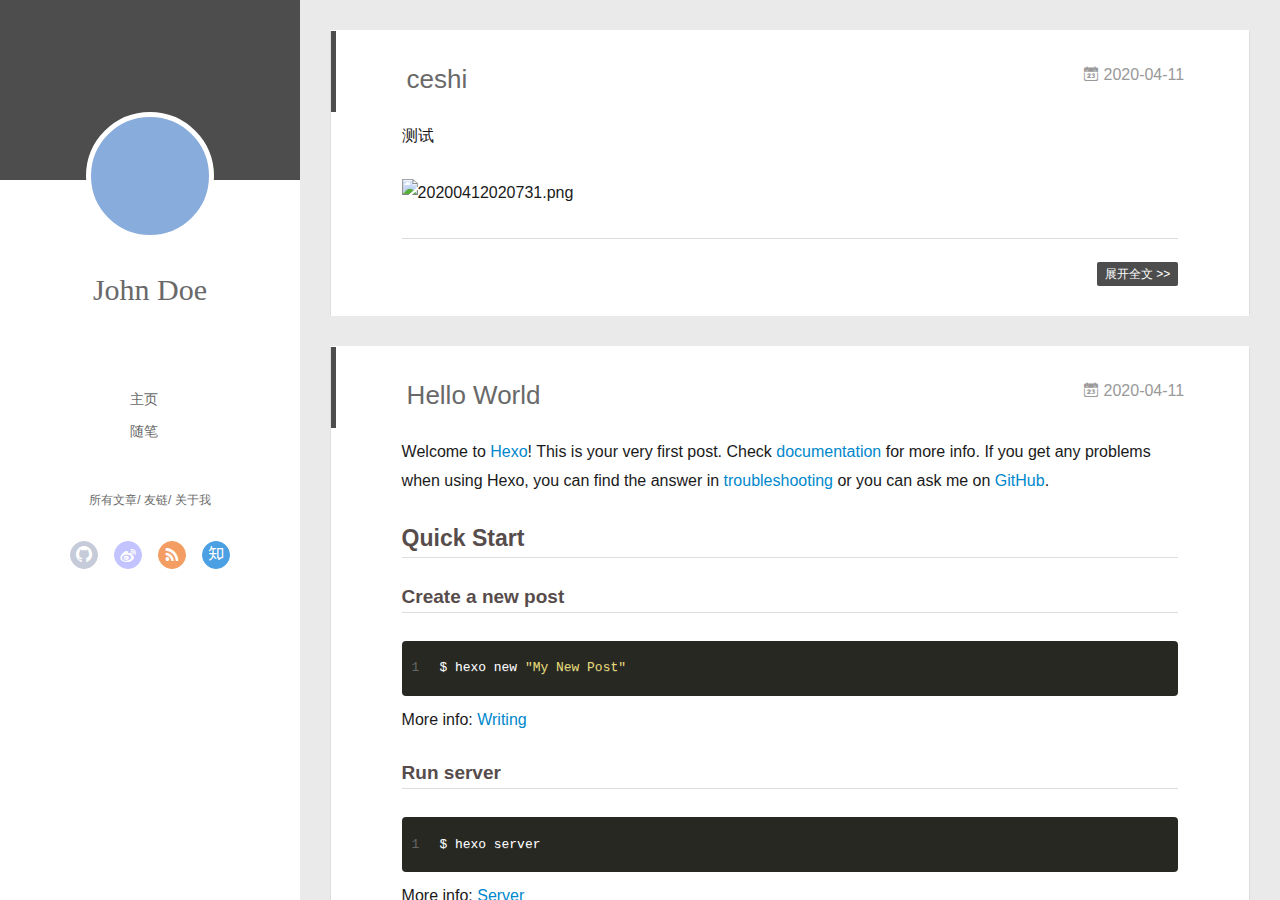
==== commit e6903411: "Site updated: 2020-04-12 05:15:54" ====
--- a/index.html
+++ b/index.html
@@ -1,512 +1,542 @@
 <!DOCTYPE html>
 <html>
 <head>
-    <meta charset="utf-8" />
-
-    
-
-    
-    <title>Hexo</title>
-    
-    <meta name="viewport" content="width=device-width, initial-scale=1, maximum-scale=1">
-    
-    <meta property="og:type" content="website">
+  <meta charset="utf-8">
+  
+  <meta name="renderer" content="webkit">
+  <meta http-equiv="X-UA-Compatible" content="IE=edge" >
+  <link rel="dns-prefetch" href="http://yoursite.com">
+  <title>Hexo</title>
+  <meta name="viewport" content="width=device-width, initial-scale=1, maximum-scale=1">
+  <meta property="og:type" content="website">
 <meta property="og:title" content="Hexo">
 <meta property="og:url" content="http://yoursite.com/index.html">
 <meta property="og:site_name" content="Hexo">
 <meta property="og:locale" content="en_US">
 <meta property="article:author" content="John Doe">
 <meta name="twitter:card" content="summary">
-    
-
-    
-        <link rel="alternate" href="/" title="Hexo" type="application/atom+xml" />
-    
-
-    
-
-    
-<link rel="stylesheet" href="/libs/font-awesome/css/font-awesome.min.css">
-
-    
-<link rel="stylesheet" href="/libs/titillium-web/styles.css">
-
-    
-<link rel="stylesheet" href="/libs/source-code-pro/styles.css">
-
-
-    
-<link rel="stylesheet" href="/css/style.css">
-
-
-    
-<script src="/libs/jquery/3.4.1/jquery.min.js"></script>
-
-    
-    
-        
-<link rel="stylesheet" href="/libs/lightgallery/css/lightgallery.min.css">
-
-    
-    
-        
-<link rel="stylesheet" href="/libs/justified-gallery/justifiedGallery.min.css">
-
-    
-    
-    
-    
-
+  
+    <link rel="alternative" href="/atom.xml" title="Hexo" type="application/atom+xml">
+  
+  
+    <link rel="icon" href="/favicon.png">
+  
+  <link rel="stylesheet" type="text/css" href="/./main.0cf68a.css">
+  <style type="text/css">
+  
+    #container.show {
+      background: linear-gradient(200deg,#a0cfe4,#e8c37e);
+    }
+  </style>
+  
+
+  
 
 <meta name="generator" content="Hexo 4.2.0"></head>
 
 <body>
-    <div id="wrap">
-        <header id="header">
-    <div id="header-outer" class="outer">
-        <div class="container">
-            <div class="container-inner">
-                <div id="header-title">
-                    <h1 class="logo-wrap">
-                        <a href="/" class="logo"></a>
-                    </h1>
-                    
-                </div>
-                <div id="header-inner" class="nav-container">
-                    <a id="main-nav-toggle" class="nav-icon fa fa-bars"></a>
-                    <div class="nav-container-inner">
-                        <ul id="main-nav">
-                            
-                                <li class="main-nav-list-item" >
-                                    <a class="main-nav-list-link" href="/">Home</a>
-                                </li>
-                            
-                                        
-                                    
-                                <li class="main-nav-list-item" >
-                                    <a class="main-nav-list-link" href="/about/index.html">About</a>
-                                </li>
-                            
-                        </ul>
-                        <nav id="sub-nav">
-                            <div id="search-form-wrap">
-
-    <form class="search-form">
-        <input type="text" class="ins-search-input search-form-input" placeholder="Search" />
-        <button type="submit" class="search-form-submit"></button>
-    </form>
-    <div class="ins-search">
-    <div class="ins-search-mask"></div>
-    <div class="ins-search-container">
-        <div class="ins-input-wrapper">
-            <input type="text" class="ins-search-input" placeholder="Type something..." />
-            <span class="ins-close ins-selectable"><i class="fa fa-times-circle"></i></span>
-        </div>
-        <div class="ins-section-wrapper">
-            <div class="ins-section-container"></div>
-        </div>
-    </div>
+  <div id="container" q-class="show:isCtnShow">
+    <canvas id="anm-canvas" class="anm-canvas"></canvas>
+    <div class="left-col" q-class="show:isShow">
+      
+<div class="overlay" style="background: #4d4d4d"></div>
+<div class="intrude-less">
+	<header id="header" class="inner">
+		<a href="/" class="profilepic">
+			<img src="" class="js-avatar">
+		</a>
+		<hgroup>
+		  <h1 class="header-author"><a href="/">John Doe</a></h1>
+		</hgroup>
+		
+
+		<nav class="header-menu">
+			<ul>
+			
+				<li><a href="/">主页</a></li>
+	        
+				<li><a href="/tags/%E9%9A%8F%E7%AC%94/">随笔</a></li>
+	        
+			</ul>
+		</nav>
+		<nav class="header-smart-menu">
+    		
+    			
+    			<a q-on="click: openSlider(e, 'innerArchive')" href="javascript:void(0)">所有文章</a>
+    			
+            
+    			
+    			<a q-on="click: openSlider(e, 'friends')" href="javascript:void(0)">友链</a>
+    			
+            
+    			
+    			<a q-on="click: openSlider(e, 'aboutme')" href="javascript:void(0)">关于我</a>
+    			
+            
+		</nav>
+		<nav class="header-nav">
+			<div class="social">
+				
+					<a class="github" target="_blank" href="#" title="github"><i class="icon-github"></i></a>
+		        
+					<a class="weibo" target="_blank" href="#" title="weibo"><i class="icon-weibo"></i></a>
+		        
+					<a class="rss" target="_blank" href="#" title="rss"><i class="icon-rss"></i></a>
+		        
+					<a class="zhihu" target="_blank" href="#" title="zhihu"><i class="icon-zhihu"></i></a>
+		        
+			</div>
+		</nav>
+	</header>		
 </div>
-<script>
-(function (window) {
-    var INSIGHT_CONFIG = {
-        TRANSLATION: {
-            POSTS: 'Posts',
-            PAGES: 'Pages',
-            CATEGORIES: 'Categories',
-            TAGS: 'Tags',
-            UNTITLED: '(Untitled)',
-        },
-        ROOT_URL: '/',
-        CONTENT_URL: '/content.json',
-    };
-    window.INSIGHT_CONFIG = INSIGHT_CONFIG;
-})(window);
+
+    </div>
+    <div class="mid-col" q-class="show:isShow,hide:isShow|isFalse">
+      
+<nav id="mobile-nav">
+  	<div class="overlay js-overlay" style="background: #4d4d4d"></div>
+	<div class="btnctn js-mobile-btnctn">
+  		<div class="slider-trigger list" q-on="click: openSlider(e)"><i class="icon icon-sort"></i></div>
+	</div>
+	<div class="intrude-less">
+		<header id="header" class="inner">
+			<div class="profilepic">
+				<img src="" class="js-avatar">
+			</div>
+			<hgroup>
+			  <h1 class="header-author js-header-author">John Doe</h1>
+			</hgroup>
+			
+			
+			
+				
+			
+				
+			
+			
+			
+			<nav class="header-nav">
+				<div class="social">
+					
+						<a class="github" target="_blank" href="#" title="github"><i class="icon-github"></i></a>
+			        
+						<a class="weibo" target="_blank" href="#" title="weibo"><i class="icon-weibo"></i></a>
+			        
+						<a class="rss" target="_blank" href="#" title="rss"><i class="icon-rss"></i></a>
+			        
+						<a class="zhihu" target="_blank" href="#" title="zhihu"><i class="icon-zhihu"></i></a>
+			        
+				</div>
+			</nav>
+
+			<nav class="header-menu js-header-menu">
+				<ul style="width: 50%">
+				
+				
+					<li style="width: 50%"><a href="/">主页</a></li>
+		        
+					<li style="width: 50%"><a href="/tags/%E9%9A%8F%E7%AC%94/">随笔</a></li>
+		        
+				</ul>
+			</nav>
+		</header>				
+	</div>
+	<div class="mobile-mask" style="display:none" q-show="isShow"></div>
+</nav>
+
+      <div id="wrapper" class="body-wrap">
+        <div class="menu-l">
+          <div class="canvas-wrap">
+            <canvas data-colors="#eaeaea" data-sectionHeight="100" data-contentId="js-content" id="myCanvas1" class="anm-canvas"></canvas>
+          </div>
+          <div id="js-content" class="content-ll">
+            
+  
+    <article id="post-ceshi" class="article article-type-post  article-index" itemscope itemprop="blogPost">
+  <div class="article-inner">
+    
+      <header class="article-header">
+        
+  
+    <h1 itemprop="name">
+      <a class="article-title" href="/2020/04/11/ceshi/">ceshi</a>
+    </h1>
+  
+
+        
+        <a href="/2020/04/11/ceshi/" class="archive-article-date">
+  	<time datetime="2020-04-11T18:04:56.000Z" itemprop="datePublished"><i class="icon-calendar icon"></i>2020-04-11</time>
+</a>
+        
+      </header>
+    
+    <div class="article-entry" itemprop="articleBody">
+      
+        <p>测试</p>
+<p><img src="https://wddya.oss-cn-beijing.aliyuncs.com/20200412020731.png" alt="20200412020731.png"></p>
+
+      
+
+      
+    </div>
+    <div class="article-info article-info-index">
+      
+      
+      
+
+      
+        <p class="article-more-link">
+          <a class="article-more-a" href="/2020/04/11/ceshi/">展开全文 >></a>
+        </p>
+      
+
+      
+      <div class="clearfix"></div>
+    </div>
+  </div>
+</article>
+
+<aside class="wrap-side-operation">
+    <div class="mod-side-operation">
+        
+        <div class="jump-container" id="js-jump-container" style="display:none;">
+            <a href="javascript:void(0)" class="mod-side-operation__jump-to-top">
+                <i class="icon-font icon-back"></i>
+            </a>
+            <div id="js-jump-plan-container" class="jump-plan-container" style="top: -11px;">
+                <i class="icon-font icon-plane jump-plane"></i>
+            </div>
+        </div>
+        
+        
+    </div>
+</aside>
+
+
+
+
+  
+    <article id="post-hello-world" class="article article-type-post  article-index" itemscope itemprop="blogPost">
+  <div class="article-inner">
+    
+      <header class="article-header">
+        
+  
+    <h1 itemprop="name">
+      <a class="article-title" href="/2020/04/11/hello-world/">Hello World</a>
+    </h1>
+  
+
+        
+        <a href="/2020/04/11/hello-world/" class="archive-article-date">
+  	<time datetime="2020-04-11T17:40:03.369Z" itemprop="datePublished"><i class="icon-calendar icon"></i>2020-04-11</time>
+</a>
+        
+      </header>
+    
+    <div class="article-entry" itemprop="articleBody">
+      
+        <p>Welcome to <a href="https://hexo.io/" target="_blank" rel="noopener">Hexo</a>! This is your very first post. Check <a href="https://hexo.io/docs/" target="_blank" rel="noopener">documentation</a> for more info. If you get any problems when using Hexo, you can find the answer in <a href="https://hexo.io/docs/troubleshooting.html" target="_blank" rel="noopener">troubleshooting</a> or you can ask me on <a href="https://github.com/hexojs/hexo/issues" target="_blank" rel="noopener">GitHub</a>.</p>
+<h2 id="Quick-Start"><a href="#Quick-Start" class="headerlink" title="Quick Start"></a>Quick Start</h2><h3 id="Create-a-new-post"><a href="#Create-a-new-post" class="headerlink" title="Create a new post"></a>Create a new post</h3><figure class="highlight bash"><table><tr><td class="gutter"><pre><span class="line">1</span><br></pre></td><td class="code"><pre><span class="line">$ hexo new <span class="string">"My New Post"</span></span><br></pre></td></tr></table></figure>
+
+<p>More info: <a href="https://hexo.io/docs/writing.html" target="_blank" rel="noopener">Writing</a></p>
+<h3 id="Run-server"><a href="#Run-server" class="headerlink" title="Run server"></a>Run server</h3><figure class="highlight bash"><table><tr><td class="gutter"><pre><span class="line">1</span><br></pre></td><td class="code"><pre><span class="line">$ hexo server</span><br></pre></td></tr></table></figure>
+
+<p>More info: <a href="https://hexo.io/docs/server.html" target="_blank" rel="noopener">Server</a></p>
+<h3 id="Generate-static-files"><a href="#Generate-static-files" class="headerlink" title="Generate static files"></a>Generate static files</h3><figure class="highlight bash"><table><tr><td class="gutter"><pre><span class="line">1</span><br></pre></td><td class="code"><pre><span class="line">$ hexo generate</span><br></pre></td></tr></table></figure>
+
+<p>More info: <a href="https://hexo.io/docs/generating.html" target="_blank" rel="noopener">Generating</a></p>
+<h3 id="Deploy-to-remote-sites"><a href="#Deploy-to-remote-sites" class="headerlink" title="Deploy to remote sites"></a>Deploy to remote sites</h3><figure class="highlight bash"><table><tr><td class="gutter"><pre><span class="line">1</span><br></pre></td><td class="code"><pre><span class="line">$ hexo deploy</span><br></pre></td></tr></table></figure>
+
+<p>More info: <a href="https://hexo.io/docs/one-command-deployment.html" target="_blank" rel="noopener">Deployment</a></p>
+
+      
+
+      
+    </div>
+    <div class="article-info article-info-index">
+      
+      
+      
+
+      
+        <p class="article-more-link">
+          <a class="article-more-a" href="/2020/04/11/hello-world/">展开全文 >></a>
+        </p>
+      
+
+      
+      <div class="clearfix"></div>
+    </div>
+  </div>
+</article>
+
+<aside class="wrap-side-operation">
+    <div class="mod-side-operation">
+        
+        <div class="jump-container" id="js-jump-container" style="display:none;">
+            <a href="javascript:void(0)" class="mod-side-operation__jump-to-top">
+                <i class="icon-font icon-back"></i>
+            </a>
+            <div id="js-jump-plan-container" class="jump-plan-container" style="top: -11px;">
+                <i class="icon-font icon-plane jump-plane"></i>
+            </div>
+        </div>
+        
+        
+    </div>
+</aside>
+
+
+
+
+  
+  
+
+
+          </div>
+        </div>
+      </div>
+      <footer id="footer">
+  <div class="outer">
+    <div id="footer-info">
+    	<div class="footer-left">
+    		&copy; 2020 John Doe
+    	</div>
+      	<div class="footer-right">
+      		<a href="http://hexo.io/" target="_blank">Hexo</a>  Theme <a href="https://github.com/litten/hexo-theme-yilia" target="_blank">Yilia</a> by Litten
+      	</div>
+    </div>
+  </div>
+</footer>
+    </div>
+    <script>
+	var yiliaConfig = {
+		mathjax: false,
+		isHome: true,
+		isPost: false,
+		isArchive: false,
+		isTag: false,
+		isCategory: false,
+		open_in_new: false,
+		toc_hide_index: true,
+		root: "/",
+		innerArchive: true,
+		showTags: false
+	}
 </script>
 
-<script src="/js/insight.js"></script>
-
-
+<script>!function(t){function n(e){if(r[e])return r[e].exports;var i=r[e]={exports:{},id:e,loaded:!1};return t[e].call(i.exports,i,i.exports,n),i.loaded=!0,i.exports}var r={};n.m=t,n.c=r,n.p="./",n(0)}([function(t,n,r){r(195),t.exports=r(191)},function(t,n,r){var e=r(3),i=r(52),o=r(27),u=r(28),c=r(53),f="prototype",a=function(t,n,r){var s,l,h,v,p=t&a.F,d=t&a.G,y=t&a.S,g=t&a.P,b=t&a.B,m=d?e:y?e[n]||(e[n]={}):(e[n]||{})[f],x=d?i:i[n]||(i[n]={}),w=x[f]||(x[f]={});d&&(r=n);for(s in r)l=!p&&m&&void 0!==m[s],h=(l?m:r)[s],v=b&&l?c(h,e):g&&"function"==typeof h?c(Function.call,h):h,m&&u(m,s,h,t&a.U),x[s]!=h&&o(x,s,v),g&&w[s]!=h&&(w[s]=h)};e.core=i,a.F=1,a.G=2,a.S=4,a.P=8,a.B=16,a.W=32,a.U=64,a.R=128,t.exports=a},function(t,n,r){var e=r(6);t.exports=function(t){if(!e(t))throw TypeError(t+" is not an object!");return t}},function(t,n){var r=t.exports="undefined"!=typeof window&&window.Math==Math?window:"undefined"!=typeof self&&self.Math==Math?self:Function("return this")();"number"==typeof __g&&(__g=r)},function(t,n){t.exports=function(t){try{return!!t()}catch(t){return!0}}},function(t,n){var r=t.exports="undefined"!=typeof window&&window.Math==Math?window:"undefined"!=typeof self&&self.Math==Math?self:Function("return this")();"number"==typeof __g&&(__g=r)},function(t,n){t.exports=function(t){return"object"==typeof t?null!==t:"function"==typeof t}},function(t,n,r){var e=r(126)("wks"),i=r(76),o=r(3).Symbol,u="function"==typeof o;(t.exports=function(t){return e[t]||(e[t]=u&&o[t]||(u?o:i)("Symbol."+t))}).store=e},function(t,n){var r={}.hasOwnProperty;t.exports=function(t,n){return r.call(t,n)}},function(t,n,r){var e=r(94),i=r(33);t.exports=function(t){return e(i(t))}},function(t,n,r){t.exports=!r(4)(function(){return 7!=Object.defineProperty({},"a",{get:function(){return 7}}).a})},function(t,n,r){var e=r(2),i=r(167),o=r(50),u=Object.defineProperty;n.f=r(10)?Object.defineProperty:function(t,n,r){if(e(t),n=o(n,!0),e(r),i)try{return u(t,n,r)}catch(t){}if("get"in r||"set"in r)throw TypeError("Accessors not supported!");return"value"in r&&(t[n]=r.value),t}},function(t,n,r){t.exports=!r(18)(function(){return 7!=Object.defineProperty({},"a",{get:function(){return 7}}).a})},function(t,n,r){var e=r(14),i=r(22);t.exports=r(12)?function(t,n,r){return e.f(t,n,i(1,r))}:function(t,n,r){return t[n]=r,t}},function(t,n,r){var e=r(20),i=r(58),o=r(42),u=Object.defineProperty;n.f=r(12)?Object.defineProperty:function(t,n,r){if(e(t),n=o(n,!0),e(r),i)try{return u(t,n,r)}catch(t){}if("get"in r||"set"in r)throw TypeError("Accessors not supported!");return"value"in r&&(t[n]=r.value),t}},function(t,n,r){var e=r(40)("wks"),i=r(23),o=r(5).Symbol,u="function"==typeof o;(t.exports=function(t){return e[t]||(e[t]=u&&o[t]||(u?o:i)("Symbol."+t))}).store=e},function(t,n,r){var e=r(67),i=Math.min;t.exports=function(t){return t>0?i(e(t),9007199254740991):0}},function(t,n,r){var e=r(46);t.exports=function(t){return Object(e(t))}},function(t,n){t.exports=function(t){try{return!!t()}catch(t){return!0}}},function(t,n,r){var e=r(63),i=r(34);t.exports=Object.keys||function(t){return e(t,i)}},function(t,n,r){var e=r(21);t.exports=function(t){if(!e(t))throw TypeError(t+" is not an object!");return t}},function(t,n){t.exports=function(t){return"object"==typeof t?null!==t:"function"==typeof t}},function(t,n){t.exports=function(t,n){return{enumerable:!(1&t),configurable:!(2&t),writable:!(4&t),value:n}}},function(t,n){var r=0,e=Math.random();t.exports=function(t){return"Symbol(".concat(void 0===t?"":t,")_",(++r+e).toString(36))}},function(t,n){var r={}.hasOwnProperty;t.exports=function(t,n){return r.call(t,n)}},function(t,n){var r=t.exports={version:"2.4.0"};"number"==typeof __e&&(__e=r)},function(t,n){t.exports=function(t){if("function"!=typeof t)throw TypeError(t+" is not a function!");return t}},function(t,n,r){var e=r(11),i=r(66);t.exports=r(10)?function(t,n,r){return e.f(t,n,i(1,r))}:function(t,n,r){return t[n]=r,t}},function(t,n,r){var e=r(3),i=r(27),o=r(24),u=r(76)("src"),c="toString",f=Function[c],a=(""+f).split(c);r(52).inspectSource=function(t){return f.call(t)},(t.exports=function(t,n,r,c){var f="function"==typeof r;f&&(o(r,"name")||i(r,"name",n)),t[n]!==r&&(f&&(o(r,u)||i(r,u,t[n]?""+t[n]:a.join(String(n)))),t===e?t[n]=r:c?t[n]?t[n]=r:i(t,n,r):(delete t[n],i(t,n,r)))})(Function.prototype,c,function(){return"function"==typeof this&&this[u]||f.call(this)})},function(t,n,r){var e=r(1),i=r(4),o=r(46),u=function(t,n,r,e){var i=String(o(t)),u="<"+n;return""!==r&&(u+=" "+r+'="'+String(e).replace(/"/g,"&quot;")+'"'),u+">"+i+"</"+n+">"};t.exports=function(t,n){var r={};r[t]=n(u),e(e.P+e.F*i(function(){var n=""[t]('"');return n!==n.toLowerCase()||n.split('"').length>3}),"String",r)}},function(t,n,r){var e=r(115),i=r(46);t.exports=function(t){return e(i(t))}},function(t,n,r){var e=r(116),i=r(66),o=r(30),u=r(50),c=r(24),f=r(167),a=Object.getOwnPropertyDescriptor;n.f=r(10)?a:function(t,n){if(t=o(t),n=u(n,!0),f)try{return a(t,n)}catch(t){}if(c(t,n))return i(!e.f.call(t,n),t[n])}},function(t,n,r){var e=r(24),i=r(17),o=r(145)("IE_PROTO"),u=Object.prototype;t.exports=Object.getPrototypeOf||function(t){return t=i(t),e(t,o)?t[o]:"function"==typeof t.constructor&&t instanceof t.constructor?t.constructor.prototype:t instanceof Object?u:null}},function(t,n){t.exports=function(t){if(void 0==t)throw TypeError("Can't call method on  "+t);return t}},function(t,n){t.exports="constructor,hasOwnProperty,isPrototypeOf,propertyIsEnumerable,toLocaleString,toString,valueOf".split(",")},function(t,n){t.exports={}},function(t,n){t.exports=!0},function(t,n){n.f={}.propertyIsEnumerable},function(t,n,r){var e=r(14).f,i=r(8),o=r(15)("toStringTag");t.exports=function(t,n,r){t&&!i(t=r?t:t.prototype,o)&&e(t,o,{configurable:!0,value:n})}},function(t,n,r){var e=r(40)("keys"),i=r(23);t.exports=function(t){return e[t]||(e[t]=i(t))}},function(t,n,r){var e=r(5),i="__core-js_shared__",o=e[i]||(e[i]={});t.exports=function(t){return o[t]||(o[t]={})}},function(t,n){var r=Math.ceil,e=Math.floor;t.exports=function(t){return isNaN(t=+t)?0:(t>0?e:r)(t)}},function(t,n,r){var e=r(21);t.exports=function(t,n){if(!e(t))return t;var r,i;if(n&&"function"==typeof(r=t.toString)&&!e(i=r.call(t)))return i;if("function"==typeof(r=t.valueOf)&&!e(i=r.call(t)))return i;if(!n&&"function"==typeof(r=t.toString)&&!e(i=r.call(t)))return i;throw TypeError("Can't convert object to primitive value")}},function(t,n,r){var e=r(5),i=r(25),o=r(36),u=r(44),c=r(14).f;t.exports=function(t){var n=i.Symbol||(i.Symbol=o?{}:e.Symbol||{});"_"==t.charAt(0)||t in n||c(n,t,{value:u.f(t)})}},function(t,n,r){n.f=r(15)},function(t,n){var r={}.toString;t.exports=function(t){return r.call(t).slice(8,-1)}},function(t,n){t.exports=function(t){if(void 0==t)throw TypeError("Can't call method on  "+t);return t}},function(t,n,r){var e=r(4);t.exports=function(t,n){return!!t&&e(function(){n?t.call(null,function(){},1):t.call(null)})}},function(t,n,r){var e=r(53),i=r(115),o=r(17),u=r(16),c=r(203);t.exports=function(t,n){var r=1==t,f=2==t,a=3==t,s=4==t,l=6==t,h=5==t||l,v=n||c;return function(n,c,p){for(var d,y,g=o(n),b=i(g),m=e(c,p,3),x=u(b.length),w=0,S=r?v(n,x):f?v(n,0):void 0;x>w;w++)if((h||w in b)&&(d=b[w],y=m(d,w,g),t))if(r)S[w]=y;else if(y)switch(t){case 3:return!0;case 5:return d;case 6:return w;case 2:S.push(d)}else if(s)return!1;return l?-1:a||s?s:S}}},function(t,n,r){var e=r(1),i=r(52),o=r(4);t.exports=function(t,n){var r=(i.Object||{})[t]||Object[t],u={};u[t]=n(r),e(e.S+e.F*o(function(){r(1)}),"Object",u)}},function(t,n,r){var e=r(6);t.exports=function(t,n){if(!e(t))return t;var r,i;if(n&&"function"==typeof(r=t.toString)&&!e(i=r.call(t)))return i;if("function"==typeof(r=t.valueOf)&&!e(i=r.call(t)))return i;if(!n&&"function"==typeof(r=t.toString)&&!e(i=r.call(t)))return i;throw TypeError("Can't convert object to primitive value")}},function(t,n,r){var e=r(5),i=r(25),o=r(91),u=r(13),c="prototype",f=function(t,n,r){var a,s,l,h=t&f.F,v=t&f.G,p=t&f.S,d=t&f.P,y=t&f.B,g=t&f.W,b=v?i:i[n]||(i[n]={}),m=b[c],x=v?e:p?e[n]:(e[n]||{})[c];v&&(r=n);for(a in r)(s=!h&&x&&void 0!==x[a])&&a in b||(l=s?x[a]:r[a],b[a]=v&&"function"!=typeof x[a]?r[a]:y&&s?o(l,e):g&&x[a]==l?function(t){var n=function(n,r,e){if(this instanceof t){switch(arguments.length){case 0:return new t;case 1:return new t(n);case 2:return new t(n,r)}return new t(n,r,e)}return t.apply(this,arguments)};return n[c]=t[c],n}(l):d&&"function"==typeof l?o(Function.call,l):l,d&&((b.virtual||(b.virtual={}))[a]=l,t&f.R&&m&&!m[a]&&u(m,a,l)))};f.F=1,f.G=2,f.S=4,f.P=8,f.B=16,f.W=32,f.U=64,f.R=128,t.exports=f},function(t,n){var r=t.exports={version:"2.4.0"};"number"==typeof __e&&(__e=r)},function(t,n,r){var e=r(26);t.exports=function(t,n,r){if(e(t),void 0===n)return t;switch(r){case 1:return function(r){return t.call(n,r)};case 2:return function(r,e){return t.call(n,r,e)};case 3:return function(r,e,i){return t.call(n,r,e,i)}}return function(){return t.apply(n,arguments)}}},function(t,n,r){var e=r(183),i=r(1),o=r(126)("metadata"),u=o.store||(o.store=new(r(186))),c=function(t,n,r){var i=u.get(t);if(!i){if(!r)return;u.set(t,i=new e)}var o=i.get(n);if(!o){if(!r)return;i.set(n,o=new e)}return o},f=function(t,n,r){var e=c(n,r,!1);return void 0!==e&&e.has(t)},a=function(t,n,r){var e=c(n,r,!1);return void 0===e?void 0:e.get(t)},s=function(t,n,r,e){c(r,e,!0).set(t,n)},l=function(t,n){var r=c(t,n,!1),e=[];return r&&r.forEach(function(t,n){e.push(n)}),e},h=function(t){return void 0===t||"symbol"==typeof t?t:String(t)},v=function(t){i(i.S,"Reflect",t)};t.exports={store:u,map:c,has:f,get:a,set:s,keys:l,key:h,exp:v}},function(t,n,r){"use strict";if(r(10)){var e=r(69),i=r(3),o=r(4),u=r(1),c=r(127),f=r(152),a=r(53),s=r(68),l=r(66),h=r(27),v=r(73),p=r(67),d=r(16),y=r(75),g=r(50),b=r(24),m=r(180),x=r(114),w=r(6),S=r(17),_=r(137),O=r(70),E=r(32),P=r(71).f,j=r(154),F=r(76),M=r(7),A=r(48),N=r(117),T=r(146),I=r(155),k=r(80),L=r(123),R=r(74),C=r(130),D=r(160),U=r(11),W=r(31),G=U.f,B=W.f,V=i.RangeError,z=i.TypeError,q=i.Uint8Array,K="ArrayBuffer",J="Shared"+K,Y="BYTES_PER_ELEMENT",H="prototype",$=Array[H],X=f.ArrayBuffer,Q=f.DataView,Z=A(0),tt=A(2),nt=A(3),rt=A(4),et=A(5),it=A(6),ot=N(!0),ut=N(!1),ct=I.values,ft=I.keys,at=I.entries,st=$.lastIndexOf,lt=$.reduce,ht=$.reduceRight,vt=$.join,pt=$.sort,dt=$.slice,yt=$.toString,gt=$.toLocaleString,bt=M("iterator"),mt=M("toStringTag"),xt=F("typed_constructor"),wt=F("def_constructor"),St=c.CONSTR,_t=c.TYPED,Ot=c.VIEW,Et="Wrong length!",Pt=A(1,function(t,n){return Tt(T(t,t[wt]),n)}),jt=o(function(){return 1===new q(new Uint16Array([1]).buffer)[0]}),Ft=!!q&&!!q[H].set&&o(function(){new q(1).set({})}),Mt=function(t,n){if(void 0===t)throw z(Et);var r=+t,e=d(t);if(n&&!m(r,e))throw V(Et);return e},At=function(t,n){var r=p(t);if(r<0||r%n)throw V("Wrong offset!");return r},Nt=function(t){if(w(t)&&_t in t)return t;throw z(t+" is not a typed array!")},Tt=function(t,n){if(!(w(t)&&xt in t))throw z("It is not a typed array constructor!");return new t(n)},It=function(t,n){return kt(T(t,t[wt]),n)},kt=function(t,n){for(var r=0,e=n.length,i=Tt(t,e);e>r;)i[r]=n[r++];return i},Lt=function(t,n,r){G(t,n,{get:function(){return this._d[r]}})},Rt=function(t){var n,r,e,i,o,u,c=S(t),f=arguments.length,s=f>1?arguments[1]:void 0,l=void 0!==s,h=j(c);if(void 0!=h&&!_(h)){for(u=h.call(c),e=[],n=0;!(o=u.next()).done;n++)e.push(o.value);c=e}for(l&&f>2&&(s=a(s,arguments[2],2)),n=0,r=d(c.length),i=Tt(this,r);r>n;n++)i[n]=l?s(c[n],n):c[n];return i},Ct=function(){for(var t=0,n=arguments.length,r=Tt(this,n);n>t;)r[t]=arguments[t++];return r},Dt=!!q&&o(function(){gt.call(new q(1))}),Ut=function(){return gt.apply(Dt?dt.call(Nt(this)):Nt(this),arguments)},Wt={copyWithin:function(t,n){return D.call(Nt(this),t,n,arguments.length>2?arguments[2]:void 0)},every:function(t){return rt(Nt(this),t,arguments.length>1?arguments[1]:void 0)},fill:function(t){return C.apply(Nt(this),arguments)},filter:function(t){return It(this,tt(Nt(this),t,arguments.length>1?arguments[1]:void 0))},find:function(t){return et(Nt(this),t,arguments.length>1?arguments[1]:void 0)},findIndex:function(t){return it(Nt(this),t,arguments.length>1?arguments[1]:void 0)},forEach:function(t){Z(Nt(this),t,arguments.length>1?arguments[1]:void 0)},indexOf:function(t){return ut(Nt(this),t,arguments.length>1?arguments[1]:void 0)},includes:function(t){return ot(Nt(this),t,arguments.length>1?arguments[1]:void 0)},join:function(t){return vt.apply(Nt(this),arguments)},lastIndexOf:function(t){return st.apply(Nt(this),arguments)},map:function(t){return Pt(Nt(this),t,arguments.length>1?arguments[1]:void 0)},reduce:function(t){return lt.apply(Nt(this),arguments)},reduceRight:function(t){return ht.apply(Nt(this),arguments)},reverse:function(){for(var t,n=this,r=Nt(n).length,e=Math.floor(r/2),i=0;i<e;)t=n[i],n[i++]=n[--r],n[r]=t;return n},some:function(t){return nt(Nt(this),t,arguments.length>1?arguments[1]:void 0)},sort:function(t){return pt.call(Nt(this),t)},subarray:function(t,n){var r=Nt(this),e=r.length,i=y(t,e);return new(T(r,r[wt]))(r.buffer,r.byteOffset+i*r.BYTES_PER_ELEMENT,d((void 0===n?e:y(n,e))-i))}},Gt=function(t,n){return It(this,dt.call(Nt(this),t,n))},Bt=function(t){Nt(this);var n=At(arguments[1],1),r=this.length,e=S(t),i=d(e.length),o=0;if(i+n>r)throw V(Et);for(;o<i;)this[n+o]=e[o++]},Vt={entries:function(){return at.call(Nt(this))},keys:function(){return ft.call(Nt(this))},values:function(){return ct.call(Nt(this))}},zt=function(t,n){return w(t)&&t[_t]&&"symbol"!=typeof n&&n in t&&String(+n)==String(n)},qt=function(t,n){return zt(t,n=g(n,!0))?l(2,t[n]):B(t,n)},Kt=function(t,n,r){return!(zt(t,n=g(n,!0))&&w(r)&&b(r,"value"))||b(r,"get")||b(r,"set")||r.configurable||b(r,"writable")&&!r.writable||b(r,"enumerable")&&!r.enumerable?G(t,n,r):(t[n]=r.value,t)};St||(W.f=qt,U.f=Kt),u(u.S+u.F*!St,"Object",{getOwnPropertyDescriptor:qt,defineProperty:Kt}),o(function(){yt.call({})})&&(yt=gt=function(){return vt.call(this)});var Jt=v({},Wt);v(Jt,Vt),h(Jt,bt,Vt.values),v(Jt,{slice:Gt,set:Bt,constructor:function(){},toString:yt,toLocaleString:Ut}),Lt(Jt,"buffer","b"),Lt(Jt,"byteOffset","o"),Lt(Jt,"byteLength","l"),Lt(Jt,"length","e"),G(Jt,mt,{get:function(){return this[_t]}}),t.exports=function(t,n,r,f){f=!!f;var a=t+(f?"Clamped":"")+"Array",l="Uint8Array"!=a,v="get"+t,p="set"+t,y=i[a],g=y||{},b=y&&E(y),m=!y||!c.ABV,S={},_=y&&y[H],j=function(t,r){var e=t._d;return e.v[v](r*n+e.o,jt)},F=function(t,r,e){var i=t._d;f&&(e=(e=Math.round(e))<0?0:e>255?255:255&e),i.v[p](r*n+i.o,e,jt)},M=function(t,n){G(t,n,{get:function(){return j(this,n)},set:function(t){return F(this,n,t)},enumerable:!0})};m?(y=r(function(t,r,e,i){s(t,y,a,"_d");var o,u,c,f,l=0,v=0;if(w(r)){if(!(r instanceof X||(f=x(r))==K||f==J))return _t in r?kt(y,r):Rt.call(y,r);o=r,v=At(e,n);var p=r.byteLength;if(void 0===i){if(p%n)throw V(Et);if((u=p-v)<0)throw V(Et)}else if((u=d(i)*n)+v>p)throw V(Et);c=u/n}else c=Mt(r,!0),u=c*n,o=new X(u);for(h(t,"_d",{b:o,o:v,l:u,e:c,v:new Q(o)});l<c;)M(t,l++)}),_=y[H]=O(Jt),h(_,"constructor",y)):L(function(t){new y(null),new y(t)},!0)||(y=r(function(t,r,e,i){s(t,y,a);var o;return w(r)?r instanceof X||(o=x(r))==K||o==J?void 0!==i?new g(r,At(e,n),i):void 0!==e?new g(r,At(e,n)):new g(r):_t in r?kt(y,r):Rt.call(y,r):new g(Mt(r,l))}),Z(b!==Function.prototype?P(g).concat(P(b)):P(g),function(t){t in y||h(y,t,g[t])}),y[H]=_,e||(_.constructor=y));var A=_[bt],N=!!A&&("values"==A.name||void 0==A.name),T=Vt.values;h(y,xt,!0),h(_,_t,a),h(_,Ot,!0),h(_,wt,y),(f?new y(1)[mt]==a:mt in _)||G(_,mt,{get:function(){return a}}),S[a]=y,u(u.G+u.W+u.F*(y!=g),S),u(u.S,a,{BYTES_PER_ELEMENT:n,from:Rt,of:Ct}),Y in _||h(_,Y,n),u(u.P,a,Wt),R(a),u(u.P+u.F*Ft,a,{set:Bt}),u(u.P+u.F*!N,a,Vt),u(u.P+u.F*(_.toString!=yt),a,{toString:yt}),u(u.P+u.F*o(function(){new y(1).slice()}),a,{slice:Gt}),u(u.P+u.F*(o(function(){return[1,2].toLocaleString()!=new y([1,2]).toLocaleString()})||!o(function(){_.toLocaleString.call([1,2])})),a,{toLocaleString:Ut}),k[a]=N?A:T,e||N||h(_,bt,T)}}else t.exports=function(){}},function(t,n){var r={}.toString;t.exports=function(t){return r.call(t).slice(8,-1)}},function(t,n,r){var e=r(21),i=r(5).document,o=e(i)&&e(i.createElement);t.exports=function(t){return o?i.createElement(t):{}}},function(t,n,r){t.exports=!r(12)&&!r(18)(function(){return 7!=Object.defineProperty(r(57)("div"),"a",{get:function(){return 7}}).a})},function(t,n,r){"use strict";var e=r(36),i=r(51),o=r(64),u=r(13),c=r(8),f=r(35),a=r(96),s=r(38),l=r(103),h=r(15)("iterator"),v=!([].keys&&"next"in[].keys()),p="keys",d="values",y=function(){return this};t.exports=function(t,n,r,g,b,m,x){a(r,n,g);var w,S,_,O=function(t){if(!v&&t in F)return F[t];switch(t){case p:case d:return function(){return new r(this,t)}}return function(){return new r(this,t)}},E=n+" Iterator",P=b==d,j=!1,F=t.prototype,M=F[h]||F["@@iterator"]||b&&F[b],A=M||O(b),N=b?P?O("entries"):A:void 0,T="Array"==n?F.entries||M:M;if(T&&(_=l(T.call(new t)))!==Object.prototype&&(s(_,E,!0),e||c(_,h)||u(_,h,y)),P&&M&&M.name!==d&&(j=!0,A=function(){return M.call(this)}),e&&!x||!v&&!j&&F[h]||u(F,h,A),f[n]=A,f[E]=y,b)if(w={values:P?A:O(d),keys:m?A:O(p),entries:N},x)for(S in w)S in F||o(F,S,w[S]);else i(i.P+i.F*(v||j),n,w);return w}},function(t,n,r){var e=r(20),i=r(100),o=r(34),u=r(39)("IE_PROTO"),c=function(){},f="prototype",a=function(){var t,n=r(57)("iframe"),e=o.length;for(n.style.display="none",r(93).appendChild(n),n.src="javascript:",t=n.contentWindow.document,t.open(),t.write("<script>document.F=Object<\/script>"),t.close(),a=t.F;e--;)delete a[f][o[e]];return a()};t.exports=Object.create||function(t,n){var r;return null!==t?(c[f]=e(t),r=new c,c[f]=null,r[u]=t):r=a(),void 0===n?r:i(r,n)}},function(t,n,r){var e=r(63),i=r(34).concat("length","prototype");n.f=Object.getOwnPropertyNames||function(t){return e(t,i)}},function(t,n){n.f=Object.getOwnPropertySymbols},function(t,n,r){var e=r(8),i=r(9),o=r(90)(!1),u=r(39)("IE_PROTO");t.exports=function(t,n){var r,c=i(t),f=0,a=[];for(r in c)r!=u&&e(c,r)&&a.push(r);for(;n.length>f;)e(c,r=n[f++])&&(~o(a,r)||a.push(r));return a}},function(t,n,r){t.exports=r(13)},function(t,n,r){var e=r(76)("meta"),i=r(6),o=r(24),u=r(11).f,c=0,f=Object.isExtensible||function(){return!0},a=!r(4)(function(){return f(Object.preventExtensions({}))}),s=function(t){u(t,e,{value:{i:"O"+ ++c,w:{}}})},l=function(t,n){if(!i(t))return"symbol"==typeof t?t:("string"==typeof t?"S":"P")+t;if(!o(t,e)){if(!f(t))return"F";if(!n)return"E";s(t)}return t[e].i},h=function(t,n){if(!o(t,e)){if(!f(t))return!0;if(!n)return!1;s(t)}return t[e].w},v=function(t){return a&&p.NEED&&f(t)&&!o(t,e)&&s(t),t},p=t.exports={KEY:e,NEED:!1,fastKey:l,getWeak:h,onFreeze:v}},function(t,n){t.exports=function(t,n){return{enumerable:!(1&t),configurable:!(2&t),writable:!(4&t),value:n}}},function(t,n){var r=Math.ceil,e=Math.floor;t.exports=function(t){return isNaN(t=+t)?0:(t>0?e:r)(t)}},function(t,n){t.exports=function(t,n,r,e){if(!(t instanceof n)||void 0!==e&&e in t)throw TypeError(r+": incorrect invocation!");return t}},function(t,n){t.exports=!1},function(t,n,r){var e=r(2),i=r(173),o=r(133),u=r(145)("IE_PROTO"),c=function(){},f="prototype",a=function(){var t,n=r(132)("iframe"),e=o.length;for(n.style.display="none",r(135).appendChild(n),n.src="javascript:",t=n.contentWindow.document,t.open(),t.write("<script>document.F=Object<\/script>"),t.close(),a=t.F;e--;)delete a[f][o[e]];return a()};t.exports=Object.create||function(t,n){var r;return null!==t?(c[f]=e(t),r=new c,c[f]=null,r[u]=t):r=a(),void 0===n?r:i(r,n)}},function(t,n,r){var e=r(175),i=r(133).concat("length","prototype");n.f=Object.getOwnPropertyNames||function(t){return e(t,i)}},function(t,n,r){var e=r(175),i=r(133);t.exports=Object.keys||function(t){return e(t,i)}},function(t,n,r){var e=r(28);t.exports=function(t,n,r){for(var i in n)e(t,i,n[i],r);return t}},function(t,n,r){"use strict";var e=r(3),i=r(11),o=r(10),u=r(7)("species");t.exports=function(t){var n=e[t];o&&n&&!n[u]&&i.f(n,u,{configurable:!0,get:function(){return this}})}},function(t,n,r){var e=r(67),i=Math.max,o=Math.min;t.exports=function(t,n){return t=e(t),t<0?i(t+n,0):o(t,n)}},function(t,n){var r=0,e=Math.random();t.exports=function(t){return"Symbol(".concat(void 0===t?"":t,")_",(++r+e).toString(36))}},function(t,n,r){var e=r(33);t.exports=function(t){return Object(e(t))}},function(t,n,r){var e=r(7)("unscopables"),i=Array.prototype;void 0==i[e]&&r(27)(i,e,{}),t.exports=function(t){i[e][t]=!0}},function(t,n,r){var e=r(53),i=r(169),o=r(137),u=r(2),c=r(16),f=r(154),a={},s={},n=t.exports=function(t,n,r,l,h){var v,p,d,y,g=h?function(){return t}:f(t),b=e(r,l,n?2:1),m=0;if("function"!=typeof g)throw TypeError(t+" is not iterable!");if(o(g)){for(v=c(t.length);v>m;m++)if((y=n?b(u(p=t[m])[0],p[1]):b(t[m]))===a||y===s)return y}else for(d=g.call(t);!(p=d.next()).done;)if((y=i(d,b,p.value,n))===a||y===s)return y};n.BREAK=a,n.RETURN=s},function(t,n){t.exports={}},function(t,n,r){var e=r(11).f,i=r(24),o=r(7)("toStringTag");t.exports=function(t,n,r){t&&!i(t=r?t:t.prototype,o)&&e(t,o,{configurable:!0,value:n})}},function(t,n,r){var e=r(1),i=r(46),o=r(4),u=r(150),c="["+u+"]",f="​+",a=RegExp("^"+c+c+"*"),s=RegExp(c+c+"*$"),l=function(t,n,r){var i={},c=o(function(){return!!u[t]()||f[t]()!=f}),a=i[t]=c?n(h):u[t];r&&(i[r]=a),e(e.P+e.F*c,"String",i)},h=l.trim=function(t,n){return t=String(i(t)),1&n&&(t=t.replace(a,"")),2&n&&(t=t.replace(s,"")),t};t.exports=l},function(t,n,r){t.exports={default:r(86),__esModule:!0}},function(t,n,r){t.exports={default:r(87),__esModule:!0}},function(t,n,r){"use strict";function e(t){return t&&t.__esModule?t:{default:t}}n.__esModule=!0;var i=r(84),o=e(i),u=r(83),c=e(u),f="function"==typeof c.default&&"symbol"==typeof o.default?function(t){return typeof t}:function(t){return t&&"function"==typeof c.default&&t.constructor===c.default&&t!==c.default.prototype?"symbol":typeof t};n.default="function"==typeof c.default&&"symbol"===f(o.default)?function(t){return void 0===t?"undefined":f(t)}:function(t){return t&&"function"==typeof c.default&&t.constructor===c.default&&t!==c.default.prototype?"symbol":void 0===t?"undefined":f(t)}},function(t,n,r){r(110),r(108),r(111),r(112),t.exports=r(25).Symbol},function(t,n,r){r(109),r(113),t.exports=r(44).f("iterator")},function(t,n){t.exports=function(t){if("function"!=typeof t)throw TypeError(t+" is not a function!");return t}},function(t,n){t.exports=function(){}},function(t,n,r){var e=r(9),i=r(106),o=r(105);t.exports=function(t){return function(n,r,u){var c,f=e(n),a=i(f.length),s=o(u,a);if(t&&r!=r){for(;a>s;)if((c=f[s++])!=c)return!0}else for(;a>s;s++)if((t||s in f)&&f[s]===r)return t||s||0;return!t&&-1}}},function(t,n,r){var e=r(88);t.exports=function(t,n,r){if(e(t),void 0===n)return t;switch(r){case 1:return function(r){return t.call(n,r)};case 2:return function(r,e){return t.call(n,r,e)};case 3:return function(r,e,i){return t.call(n,r,e,i)}}return function(){return t.apply(n,arguments)}}},function(t,n,r){var e=r(19),i=r(62),o=r(37);t.exports=function(t){var n=e(t),r=i.f;if(r)for(var u,c=r(t),f=o.f,a=0;c.length>a;)f.call(t,u=c[a++])&&n.push(u);return n}},function(t,n,r){t.exports=r(5).document&&document.documentElement},function(t,n,r){var e=r(56);t.exports=Object("z").propertyIsEnumerable(0)?Object:function(t){return"String"==e(t)?t.split(""):Object(t)}},function(t,n,r){var e=r(56);t.exports=Array.isArray||function(t){return"Array"==e(t)}},function(t,n,r){"use strict";var e=r(60),i=r(22),o=r(38),u={};r(13)(u,r(15)("iterator"),function(){return this}),t.exports=function(t,n,r){t.prototype=e(u,{next:i(1,r)}),o(t,n+" Iterator")}},function(t,n){t.exports=function(t,n){return{value:n,done:!!t}}},function(t,n,r){var e=r(19),i=r(9);t.exports=function(t,n){for(var r,o=i(t),u=e(o),c=u.length,f=0;c>f;)if(o[r=u[f++]]===n)return r}},function(t,n,r){var e=r(23)("meta"),i=r(21),o=r(8),u=r(14).f,c=0,f=Object.isExtensible||function(){return!0},a=!r(18)(function(){return f(Object.preventExtensions({}))}),s=function(t){u(t,e,{value:{i:"O"+ ++c,w:{}}})},l=function(t,n){if(!i(t))return"symbol"==typeof t?t:("string"==typeof t?"S":"P")+t;if(!o(t,e)){if(!f(t))return"F";if(!n)return"E";s(t)}return t[e].i},h=function(t,n){if(!o(t,e)){if(!f(t))return!0;if(!n)return!1;s(t)}return t[e].w},v=function(t){return a&&p.NEED&&f(t)&&!o(t,e)&&s(t),t},p=t.exports={KEY:e,NEED:!1,fastKey:l,getWeak:h,onFreeze:v}},function(t,n,r){var e=r(14),i=r(20),o=r(19);t.exports=r(12)?Object.defineProperties:function(t,n){i(t);for(var r,u=o(n),c=u.length,f=0;c>f;)e.f(t,r=u[f++],n[r]);return t}},function(t,n,r){var e=r(37),i=r(22),o=r(9),u=r(42),c=r(8),f=r(58),a=Object.getOwnPropertyDescriptor;n.f=r(12)?a:function(t,n){if(t=o(t),n=u(n,!0),f)try{return a(t,n)}catch(t){}if(c(t,n))return i(!e.f.call(t,n),t[n])}},function(t,n,r){var e=r(9),i=r(61).f,o={}.toString,u="object"==typeof window&&window&&Object.getOwnPropertyNames?Object.getOwnPropertyNames(window):[],c=function(t){try{return i(t)}catch(t){return u.slice()}};t.exports.f=function(t){return u&&"[object Window]"==o.call(t)?c(t):i(e(t))}},function(t,n,r){var e=r(8),i=r(77),o=r(39)("IE_PROTO"),u=Object.prototype;t.exports=Object.getPrototypeOf||function(t){return t=i(t),e(t,o)?t[o]:"function"==typeof t.constructor&&t instanceof t.constructor?t.constructor.prototype:t instanceof Object?u:null}},function(t,n,r){var e=r(41),i=r(33);t.exports=function(t){return function(n,r){var o,u,c=String(i(n)),f=e(r),a=c.length;return f<0||f>=a?t?"":void 0:(o=c.charCodeAt(f),o<55296||o>56319||f+1===a||(u=c.charCodeAt(f+1))<56320||u>57343?t?c.charAt(f):o:t?c.slice(f,f+2):u-56320+(o-55296<<10)+65536)}}},function(t,n,r){var e=r(41),i=Math.max,o=Math.min;t.exports=function(t,n){return t=e(t),t<0?i(t+n,0):o(t,n)}},function(t,n,r){var e=r(41),i=Math.min;t.exports=function(t){return t>0?i(e(t),9007199254740991):0}},function(t,n,r){"use strict";var e=r(89),i=r(97),o=r(35),u=r(9);t.exports=r(59)(Array,"Array",function(t,n){this._t=u(t),this._i=0,this._k=n},function(){var t=this._t,n=this._k,r=this._i++;return!t||r>=t.length?(this._t=void 0,i(1)):"keys"==n?i(0,r):"values"==n?i(0,t[r]):i(0,[r,t[r]])},"values"),o.Arguments=o.Array,e("keys"),e("values"),e("entries")},function(t,n){},function(t,n,r){"use strict";var e=r(104)(!0);r(59)(String,"String",function(t){this._t=String(t),this._i=0},function(){var t,n=this._t,r=this._i;return r>=n.length?{value:void 0,done:!0}:(t=e(n,r),this._i+=t.length,{value:t,done:!1})})},function(t,n,r){"use strict";var e=r(5),i=r(8),o=r(12),u=r(51),c=r(64),f=r(99).KEY,a=r(18),s=r(40),l=r(38),h=r(23),v=r(15),p=r(44),d=r(43),y=r(98),g=r(92),b=r(95),m=r(20),x=r(9),w=r(42),S=r(22),_=r(60),O=r(102),E=r(101),P=r(14),j=r(19),F=E.f,M=P.f,A=O.f,N=e.Symbol,T=e.JSON,I=T&&T.stringify,k="prototype",L=v("_hidden"),R=v("toPrimitive"),C={}.propertyIsEnumerable,D=s("symbol-registry"),U=s("symbols"),W=s("op-symbols"),G=Object[k],B="function"==typeof N,V=e.QObject,z=!V||!V[k]||!V[k].findChild,q=o&&a(function(){return 7!=_(M({},"a",{get:function(){return M(this,"a",{value:7}).a}})).a})?function(t,n,r){var e=F(G,n);e&&delete G[n],M(t,n,r),e&&t!==G&&M(G,n,e)}:M,K=function(t){var n=U[t]=_(N[k]);return n._k=t,n},J=B&&"symbol"==typeof N.iterator?function(t){return"symbol"==typeof t}:function(t){return t instanceof N},Y=function(t,n,r){return t===G&&Y(W,n,r),m(t),n=w(n,!0),m(r),i(U,n)?(r.enumerable?(i(t,L)&&t[L][n]&&(t[L][n]=!1),r=_(r,{enumerable:S(0,!1)})):(i(t,L)||M(t,L,S(1,{})),t[L][n]=!0),q(t,n,r)):M(t,n,r)},H=function(t,n){m(t);for(var r,e=g(n=x(n)),i=0,o=e.length;o>i;)Y(t,r=e[i++],n[r]);return t},$=function(t,n){return void 0===n?_(t):H(_(t),n)},X=function(t){var n=C.call(this,t=w(t,!0));return!(this===G&&i(U,t)&&!i(W,t))&&(!(n||!i(this,t)||!i(U,t)||i(this,L)&&this[L][t])||n)},Q=function(t,n){if(t=x(t),n=w(n,!0),t!==G||!i(U,n)||i(W,n)){var r=F(t,n);return!r||!i(U,n)||i(t,L)&&t[L][n]||(r.enumerable=!0),r}},Z=function(t){for(var n,r=A(x(t)),e=[],o=0;r.length>o;)i(U,n=r[o++])||n==L||n==f||e.push(n);return e},tt=function(t){for(var n,r=t===G,e=A(r?W:x(t)),o=[],u=0;e.length>u;)!i(U,n=e[u++])||r&&!i(G,n)||o.push(U[n]);return o};B||(N=function(){if(this instanceof N)throw TypeError("Symbol is not a constructor!");var t=h(arguments.length>0?arguments[0]:void 0),n=function(r){this===G&&n.call(W,r),i(this,L)&&i(this[L],t)&&(this[L][t]=!1),q(this,t,S(1,r))};return o&&z&&q(G,t,{configurable:!0,set:n}),K(t)},c(N[k],"toString",function(){return this._k}),E.f=Q,P.f=Y,r(61).f=O.f=Z,r(37).f=X,r(62).f=tt,o&&!r(36)&&c(G,"propertyIsEnumerable",X,!0),p.f=function(t){return K(v(t))}),u(u.G+u.W+u.F*!B,{Symbol:N});for(var nt="hasInstance,isConcatSpreadable,iterator,match,replace,search,species,split,toPrimitive,toStringTag,unscopables".split(","),rt=0;nt.length>rt;)v(nt[rt++]);for(var nt=j(v.store),rt=0;nt.length>rt;)d(nt[rt++]);u(u.S+u.F*!B,"Symbol",{for:function(t){return i(D,t+="")?D[t]:D[t]=N(t)},keyFor:function(t){if(J(t))return y(D,t);throw TypeError(t+" is not a symbol!")},useSetter:function(){z=!0},useSimple:function(){z=!1}}),u(u.S+u.F*!B,"Object",{create:$,defineProperty:Y,defineProperties:H,getOwnPropertyDescriptor:Q,getOwnPropertyNames:Z,getOwnPropertySymbols:tt}),T&&u(u.S+u.F*(!B||a(function(){var t=N();return"[null]"!=I([t])||"{}"!=I({a:t})||"{}"!=I(Object(t))})),"JSON",{stringify:function(t){if(void 0!==t&&!J(t)){for(var n,r,e=[t],i=1;arguments.length>i;)e.push(arguments[i++]);return n=e[1],"function"==typeof n&&(r=n),!r&&b(n)||(n=function(t,n){if(r&&(n=r.call(this,t,n)),!J(n))return n}),e[1]=n,I.apply(T,e)}}}),N[k][R]||r(13)(N[k],R,N[k].valueOf),l(N,"Symbol"),l(Math,"Math",!0),l(e.JSON,"JSON",!0)},function(t,n,r){r(43)("asyncIterator")},function(t,n,r){r(43)("observable")},function(t,n,r){r(107);for(var e=r(5),i=r(13),o=r(35),u=r(15)("toStringTag"),c=["NodeList","DOMTokenList","MediaList","StyleSheetList","CSSRuleList"],f=0;f<5;f++){var a=c[f],s=e[a],l=s&&s.prototype;l&&!l[u]&&i(l,u,a),o[a]=o.Array}},function(t,n,r){var e=r(45),i=r(7)("toStringTag"),o="Arguments"==e(function(){return arguments}()),u=function(t,n){try{return t[n]}catch(t){}};t.exports=function(t){var n,r,c;return void 0===t?"Undefined":null===t?"Null":"string"==typeof(r=u(n=Object(t),i))?r:o?e(n):"Object"==(c=e(n))&&"function"==typeof n.callee?"Arguments":c}},function(t,n,r){var e=r(45);t.exports=Object("z").propertyIsEnumerable(0)?Object:function(t){return"String"==e(t)?t.split(""):Object(t)}},function(t,n){n.f={}.propertyIsEnumerable},function(t,n,r){var e=r(30),i=r(16),o=r(75);t.exports=function(t){return function(n,r,u){var c,f=e(n),a=i(f.length),s=o(u,a);if(t&&r!=r){for(;a>s;)if((c=f[s++])!=c)return!0}else for(;a>s;s++)if((t||s in f)&&f[s]===r)return t||s||0;return!t&&-1}}},function(t,n,r){"use strict";var e=r(3),i=r(1),o=r(28),u=r(73),c=r(65),f=r(79),a=r(68),s=r(6),l=r(4),h=r(123),v=r(81),p=r(136);t.exports=function(t,n,r,d,y,g){var b=e[t],m=b,x=y?"set":"add",w=m&&m.prototype,S={},_=function(t){var n=w[t];o(w,t,"delete"==t?function(t){return!(g&&!s(t))&&n.call(this,0===t?0:t)}:"has"==t?function(t){return!(g&&!s(t))&&n.call(this,0===t?0:t)}:"get"==t?function(t){return g&&!s(t)?void 0:n.call(this,0===t?0:t)}:"add"==t?function(t){return n.call(this,0===t?0:t),this}:function(t,r){return n.call(this,0===t?0:t,r),this})};if("function"==typeof m&&(g||w.forEach&&!l(function(){(new m).entries().next()}))){var O=new m,E=O[x](g?{}:-0,1)!=O,P=l(function(){O.has(1)}),j=h(function(t){new m(t)}),F=!g&&l(function(){for(var t=new m,n=5;n--;)t[x](n,n);return!t.has(-0)});j||(m=n(function(n,r){a(n,m,t);var e=p(new b,n,m);return void 0!=r&&f(r,y,e[x],e),e}),m.prototype=w,w.constructor=m),(P||F)&&(_("delete"),_("has"),y&&_("get")),(F||E)&&_(x),g&&w.clear&&delete w.clear}else m=d.getConstructor(n,t,y,x),u(m.prototype,r),c.NEED=!0;return v(m,t),S[t]=m,i(i.G+i.W+i.F*(m!=b),S),g||d.setStrong(m,t,y),m}},function(t,n,r){"use strict";var e=r(27),i=r(28),o=r(4),u=r(46),c=r(7);t.exports=function(t,n,r){var f=c(t),a=r(u,f,""[t]),s=a[0],l=a[1];o(function(){var n={};return n[f]=function(){return 7},7!=""[t](n)})&&(i(String.prototype,t,s),e(RegExp.prototype,f,2==n?function(t,n){return l.call(t,this,n)}:function(t){return l.call(t,this)}))}
+},function(t,n,r){"use strict";var e=r(2);t.exports=function(){var t=e(this),n="";return t.global&&(n+="g"),t.ignoreCase&&(n+="i"),t.multiline&&(n+="m"),t.unicode&&(n+="u"),t.sticky&&(n+="y"),n}},function(t,n){t.exports=function(t,n,r){var e=void 0===r;switch(n.length){case 0:return e?t():t.call(r);case 1:return e?t(n[0]):t.call(r,n[0]);case 2:return e?t(n[0],n[1]):t.call(r,n[0],n[1]);case 3:return e?t(n[0],n[1],n[2]):t.call(r,n[0],n[1],n[2]);case 4:return e?t(n[0],n[1],n[2],n[3]):t.call(r,n[0],n[1],n[2],n[3])}return t.apply(r,n)}},function(t,n,r){var e=r(6),i=r(45),o=r(7)("match");t.exports=function(t){var n;return e(t)&&(void 0!==(n=t[o])?!!n:"RegExp"==i(t))}},function(t,n,r){var e=r(7)("iterator"),i=!1;try{var o=[7][e]();o.return=function(){i=!0},Array.from(o,function(){throw 2})}catch(t){}t.exports=function(t,n){if(!n&&!i)return!1;var r=!1;try{var o=[7],u=o[e]();u.next=function(){return{done:r=!0}},o[e]=function(){return u},t(o)}catch(t){}return r}},function(t,n,r){t.exports=r(69)||!r(4)(function(){var t=Math.random();__defineSetter__.call(null,t,function(){}),delete r(3)[t]})},function(t,n){n.f=Object.getOwnPropertySymbols},function(t,n,r){var e=r(3),i="__core-js_shared__",o=e[i]||(e[i]={});t.exports=function(t){return o[t]||(o[t]={})}},function(t,n,r){for(var e,i=r(3),o=r(27),u=r(76),c=u("typed_array"),f=u("view"),a=!(!i.ArrayBuffer||!i.DataView),s=a,l=0,h="Int8Array,Uint8Array,Uint8ClampedArray,Int16Array,Uint16Array,Int32Array,Uint32Array,Float32Array,Float64Array".split(",");l<9;)(e=i[h[l++]])?(o(e.prototype,c,!0),o(e.prototype,f,!0)):s=!1;t.exports={ABV:a,CONSTR:s,TYPED:c,VIEW:f}},function(t,n){"use strict";var r={versions:function(){var t=window.navigator.userAgent;return{trident:t.indexOf("Trident")>-1,presto:t.indexOf("Presto")>-1,webKit:t.indexOf("AppleWebKit")>-1,gecko:t.indexOf("Gecko")>-1&&-1==t.indexOf("KHTML"),mobile:!!t.match(/AppleWebKit.*Mobile.*/),ios:!!t.match(/\(i[^;]+;( U;)? CPU.+Mac OS X/),android:t.indexOf("Android")>-1||t.indexOf("Linux")>-1,iPhone:t.indexOf("iPhone")>-1||t.indexOf("Mac")>-1,iPad:t.indexOf("iPad")>-1,webApp:-1==t.indexOf("Safari"),weixin:-1==t.indexOf("MicroMessenger")}}()};t.exports=r},function(t,n,r){"use strict";var e=r(85),i=function(t){return t&&t.__esModule?t:{default:t}}(e),o=function(){function t(t,n,e){return n||e?String.fromCharCode(n||e):r[t]||t}function n(t){return e[t]}var r={"&quot;":'"',"&lt;":"<","&gt;":">","&amp;":"&","&nbsp;":" "},e={};for(var u in r)e[r[u]]=u;return r["&apos;"]="'",e["'"]="&#39;",{encode:function(t){return t?(""+t).replace(/['<> "&]/g,n).replace(/\r?\n/g,"<br/>").replace(/\s/g,"&nbsp;"):""},decode:function(n){return n?(""+n).replace(/<br\s*\/?>/gi,"\n").replace(/&quot;|&lt;|&gt;|&amp;|&nbsp;|&apos;|&#(\d+);|&#(\d+)/g,t).replace(/\u00a0/g," "):""},encodeBase16:function(t){if(!t)return t;t+="";for(var n=[],r=0,e=t.length;e>r;r++)n.push(t.charCodeAt(r).toString(16).toUpperCase());return n.join("")},encodeBase16forJSON:function(t){if(!t)return t;t=t.replace(/[\u4E00-\u9FBF]/gi,function(t){return escape(t).replace("%u","\\u")});for(var n=[],r=0,e=t.length;e>r;r++)n.push(t.charCodeAt(r).toString(16).toUpperCase());return n.join("")},decodeBase16:function(t){if(!t)return t;t+="";for(var n=[],r=0,e=t.length;e>r;r+=2)n.push(String.fromCharCode("0x"+t.slice(r,r+2)));return n.join("")},encodeObject:function(t){if(t instanceof Array)for(var n=0,r=t.length;r>n;n++)t[n]=o.encodeObject(t[n]);else if("object"==(void 0===t?"undefined":(0,i.default)(t)))for(var e in t)t[e]=o.encodeObject(t[e]);else if("string"==typeof t)return o.encode(t);return t},loadScript:function(t){var n=document.createElement("script");document.getElementsByTagName("body")[0].appendChild(n),n.setAttribute("src",t)},addLoadEvent:function(t){var n=window.onload;"function"!=typeof window.onload?window.onload=t:window.onload=function(){n(),t()}}}}();t.exports=o},function(t,n,r){"use strict";var e=r(17),i=r(75),o=r(16);t.exports=function(t){for(var n=e(this),r=o(n.length),u=arguments.length,c=i(u>1?arguments[1]:void 0,r),f=u>2?arguments[2]:void 0,a=void 0===f?r:i(f,r);a>c;)n[c++]=t;return n}},function(t,n,r){"use strict";var e=r(11),i=r(66);t.exports=function(t,n,r){n in t?e.f(t,n,i(0,r)):t[n]=r}},function(t,n,r){var e=r(6),i=r(3).document,o=e(i)&&e(i.createElement);t.exports=function(t){return o?i.createElement(t):{}}},function(t,n){t.exports="constructor,hasOwnProperty,isPrototypeOf,propertyIsEnumerable,toLocaleString,toString,valueOf".split(",")},function(t,n,r){var e=r(7)("match");t.exports=function(t){var n=/./;try{"/./"[t](n)}catch(r){try{return n[e]=!1,!"/./"[t](n)}catch(t){}}return!0}},function(t,n,r){t.exports=r(3).document&&document.documentElement},function(t,n,r){var e=r(6),i=r(144).set;t.exports=function(t,n,r){var o,u=n.constructor;return u!==r&&"function"==typeof u&&(o=u.prototype)!==r.prototype&&e(o)&&i&&i(t,o),t}},function(t,n,r){var e=r(80),i=r(7)("iterator"),o=Array.prototype;t.exports=function(t){return void 0!==t&&(e.Array===t||o[i]===t)}},function(t,n,r){var e=r(45);t.exports=Array.isArray||function(t){return"Array"==e(t)}},function(t,n,r){"use strict";var e=r(70),i=r(66),o=r(81),u={};r(27)(u,r(7)("iterator"),function(){return this}),t.exports=function(t,n,r){t.prototype=e(u,{next:i(1,r)}),o(t,n+" Iterator")}},function(t,n,r){"use strict";var e=r(69),i=r(1),o=r(28),u=r(27),c=r(24),f=r(80),a=r(139),s=r(81),l=r(32),h=r(7)("iterator"),v=!([].keys&&"next"in[].keys()),p="keys",d="values",y=function(){return this};t.exports=function(t,n,r,g,b,m,x){a(r,n,g);var w,S,_,O=function(t){if(!v&&t in F)return F[t];switch(t){case p:case d:return function(){return new r(this,t)}}return function(){return new r(this,t)}},E=n+" Iterator",P=b==d,j=!1,F=t.prototype,M=F[h]||F["@@iterator"]||b&&F[b],A=M||O(b),N=b?P?O("entries"):A:void 0,T="Array"==n?F.entries||M:M;if(T&&(_=l(T.call(new t)))!==Object.prototype&&(s(_,E,!0),e||c(_,h)||u(_,h,y)),P&&M&&M.name!==d&&(j=!0,A=function(){return M.call(this)}),e&&!x||!v&&!j&&F[h]||u(F,h,A),f[n]=A,f[E]=y,b)if(w={values:P?A:O(d),keys:m?A:O(p),entries:N},x)for(S in w)S in F||o(F,S,w[S]);else i(i.P+i.F*(v||j),n,w);return w}},function(t,n){var r=Math.expm1;t.exports=!r||r(10)>22025.465794806718||r(10)<22025.465794806718||-2e-17!=r(-2e-17)?function(t){return 0==(t=+t)?t:t>-1e-6&&t<1e-6?t+t*t/2:Math.exp(t)-1}:r},function(t,n){t.exports=Math.sign||function(t){return 0==(t=+t)||t!=t?t:t<0?-1:1}},function(t,n,r){var e=r(3),i=r(151).set,o=e.MutationObserver||e.WebKitMutationObserver,u=e.process,c=e.Promise,f="process"==r(45)(u);t.exports=function(){var t,n,r,a=function(){var e,i;for(f&&(e=u.domain)&&e.exit();t;){i=t.fn,t=t.next;try{i()}catch(e){throw t?r():n=void 0,e}}n=void 0,e&&e.enter()};if(f)r=function(){u.nextTick(a)};else if(o){var s=!0,l=document.createTextNode("");new o(a).observe(l,{characterData:!0}),r=function(){l.data=s=!s}}else if(c&&c.resolve){var h=c.resolve();r=function(){h.then(a)}}else r=function(){i.call(e,a)};return function(e){var i={fn:e,next:void 0};n&&(n.next=i),t||(t=i,r()),n=i}}},function(t,n,r){var e=r(6),i=r(2),o=function(t,n){if(i(t),!e(n)&&null!==n)throw TypeError(n+": can't set as prototype!")};t.exports={set:Object.setPrototypeOf||("__proto__"in{}?function(t,n,e){try{e=r(53)(Function.call,r(31).f(Object.prototype,"__proto__").set,2),e(t,[]),n=!(t instanceof Array)}catch(t){n=!0}return function(t,r){return o(t,r),n?t.__proto__=r:e(t,r),t}}({},!1):void 0),check:o}},function(t,n,r){var e=r(126)("keys"),i=r(76);t.exports=function(t){return e[t]||(e[t]=i(t))}},function(t,n,r){var e=r(2),i=r(26),o=r(7)("species");t.exports=function(t,n){var r,u=e(t).constructor;return void 0===u||void 0==(r=e(u)[o])?n:i(r)}},function(t,n,r){var e=r(67),i=r(46);t.exports=function(t){return function(n,r){var o,u,c=String(i(n)),f=e(r),a=c.length;return f<0||f>=a?t?"":void 0:(o=c.charCodeAt(f),o<55296||o>56319||f+1===a||(u=c.charCodeAt(f+1))<56320||u>57343?t?c.charAt(f):o:t?c.slice(f,f+2):u-56320+(o-55296<<10)+65536)}}},function(t,n,r){var e=r(122),i=r(46);t.exports=function(t,n,r){if(e(n))throw TypeError("String#"+r+" doesn't accept regex!");return String(i(t))}},function(t,n,r){"use strict";var e=r(67),i=r(46);t.exports=function(t){var n=String(i(this)),r="",o=e(t);if(o<0||o==1/0)throw RangeError("Count can't be negative");for(;o>0;(o>>>=1)&&(n+=n))1&o&&(r+=n);return r}},function(t,n){t.exports="\t\n\v\f\r   ᠎             　\u2028\u2029\ufeff"},function(t,n,r){var e,i,o,u=r(53),c=r(121),f=r(135),a=r(132),s=r(3),l=s.process,h=s.setImmediate,v=s.clearImmediate,p=s.MessageChannel,d=0,y={},g="onreadystatechange",b=function(){var t=+this;if(y.hasOwnProperty(t)){var n=y[t];delete y[t],n()}},m=function(t){b.call(t.data)};h&&v||(h=function(t){for(var n=[],r=1;arguments.length>r;)n.push(arguments[r++]);return y[++d]=function(){c("function"==typeof t?t:Function(t),n)},e(d),d},v=function(t){delete y[t]},"process"==r(45)(l)?e=function(t){l.nextTick(u(b,t,1))}:p?(i=new p,o=i.port2,i.port1.onmessage=m,e=u(o.postMessage,o,1)):s.addEventListener&&"function"==typeof postMessage&&!s.importScripts?(e=function(t){s.postMessage(t+"","*")},s.addEventListener("message",m,!1)):e=g in a("script")?function(t){f.appendChild(a("script"))[g]=function(){f.removeChild(this),b.call(t)}}:function(t){setTimeout(u(b,t,1),0)}),t.exports={set:h,clear:v}},function(t,n,r){"use strict";var e=r(3),i=r(10),o=r(69),u=r(127),c=r(27),f=r(73),a=r(4),s=r(68),l=r(67),h=r(16),v=r(71).f,p=r(11).f,d=r(130),y=r(81),g="ArrayBuffer",b="DataView",m="prototype",x="Wrong length!",w="Wrong index!",S=e[g],_=e[b],O=e.Math,E=e.RangeError,P=e.Infinity,j=S,F=O.abs,M=O.pow,A=O.floor,N=O.log,T=O.LN2,I="buffer",k="byteLength",L="byteOffset",R=i?"_b":I,C=i?"_l":k,D=i?"_o":L,U=function(t,n,r){var e,i,o,u=Array(r),c=8*r-n-1,f=(1<<c)-1,a=f>>1,s=23===n?M(2,-24)-M(2,-77):0,l=0,h=t<0||0===t&&1/t<0?1:0;for(t=F(t),t!=t||t===P?(i=t!=t?1:0,e=f):(e=A(N(t)/T),t*(o=M(2,-e))<1&&(e--,o*=2),t+=e+a>=1?s/o:s*M(2,1-a),t*o>=2&&(e++,o/=2),e+a>=f?(i=0,e=f):e+a>=1?(i=(t*o-1)*M(2,n),e+=a):(i=t*M(2,a-1)*M(2,n),e=0));n>=8;u[l++]=255&i,i/=256,n-=8);for(e=e<<n|i,c+=n;c>0;u[l++]=255&e,e/=256,c-=8);return u[--l]|=128*h,u},W=function(t,n,r){var e,i=8*r-n-1,o=(1<<i)-1,u=o>>1,c=i-7,f=r-1,a=t[f--],s=127&a;for(a>>=7;c>0;s=256*s+t[f],f--,c-=8);for(e=s&(1<<-c)-1,s>>=-c,c+=n;c>0;e=256*e+t[f],f--,c-=8);if(0===s)s=1-u;else{if(s===o)return e?NaN:a?-P:P;e+=M(2,n),s-=u}return(a?-1:1)*e*M(2,s-n)},G=function(t){return t[3]<<24|t[2]<<16|t[1]<<8|t[0]},B=function(t){return[255&t]},V=function(t){return[255&t,t>>8&255]},z=function(t){return[255&t,t>>8&255,t>>16&255,t>>24&255]},q=function(t){return U(t,52,8)},K=function(t){return U(t,23,4)},J=function(t,n,r){p(t[m],n,{get:function(){return this[r]}})},Y=function(t,n,r,e){var i=+r,o=l(i);if(i!=o||o<0||o+n>t[C])throw E(w);var u=t[R]._b,c=o+t[D],f=u.slice(c,c+n);return e?f:f.reverse()},H=function(t,n,r,e,i,o){var u=+r,c=l(u);if(u!=c||c<0||c+n>t[C])throw E(w);for(var f=t[R]._b,a=c+t[D],s=e(+i),h=0;h<n;h++)f[a+h]=s[o?h:n-h-1]},$=function(t,n){s(t,S,g);var r=+n,e=h(r);if(r!=e)throw E(x);return e};if(u.ABV){if(!a(function(){new S})||!a(function(){new S(.5)})){S=function(t){return new j($(this,t))};for(var X,Q=S[m]=j[m],Z=v(j),tt=0;Z.length>tt;)(X=Z[tt++])in S||c(S,X,j[X]);o||(Q.constructor=S)}var nt=new _(new S(2)),rt=_[m].setInt8;nt.setInt8(0,2147483648),nt.setInt8(1,2147483649),!nt.getInt8(0)&&nt.getInt8(1)||f(_[m],{setInt8:function(t,n){rt.call(this,t,n<<24>>24)},setUint8:function(t,n){rt.call(this,t,n<<24>>24)}},!0)}else S=function(t){var n=$(this,t);this._b=d.call(Array(n),0),this[C]=n},_=function(t,n,r){s(this,_,b),s(t,S,b);var e=t[C],i=l(n);if(i<0||i>e)throw E("Wrong offset!");if(r=void 0===r?e-i:h(r),i+r>e)throw E(x);this[R]=t,this[D]=i,this[C]=r},i&&(J(S,k,"_l"),J(_,I,"_b"),J(_,k,"_l"),J(_,L,"_o")),f(_[m],{getInt8:function(t){return Y(this,1,t)[0]<<24>>24},getUint8:function(t){return Y(this,1,t)[0]},getInt16:function(t){var n=Y(this,2,t,arguments[1]);return(n[1]<<8|n[0])<<16>>16},getUint16:function(t){var n=Y(this,2,t,arguments[1]);return n[1]<<8|n[0]},getInt32:function(t){return G(Y(this,4,t,arguments[1]))},getUint32:function(t){return G(Y(this,4,t,arguments[1]))>>>0},getFloat32:function(t){return W(Y(this,4,t,arguments[1]),23,4)},getFloat64:function(t){return W(Y(this,8,t,arguments[1]),52,8)},setInt8:function(t,n){H(this,1,t,B,n)},setUint8:function(t,n){H(this,1,t,B,n)},setInt16:function(t,n){H(this,2,t,V,n,arguments[2])},setUint16:function(t,n){H(this,2,t,V,n,arguments[2])},setInt32:function(t,n){H(this,4,t,z,n,arguments[2])},setUint32:function(t,n){H(this,4,t,z,n,arguments[2])},setFloat32:function(t,n){H(this,4,t,K,n,arguments[2])},setFloat64:function(t,n){H(this,8,t,q,n,arguments[2])}});y(S,g),y(_,b),c(_[m],u.VIEW,!0),n[g]=S,n[b]=_},function(t,n,r){var e=r(3),i=r(52),o=r(69),u=r(182),c=r(11).f;t.exports=function(t){var n=i.Symbol||(i.Symbol=o?{}:e.Symbol||{});"_"==t.charAt(0)||t in n||c(n,t,{value:u.f(t)})}},function(t,n,r){var e=r(114),i=r(7)("iterator"),o=r(80);t.exports=r(52).getIteratorMethod=function(t){if(void 0!=t)return t[i]||t["@@iterator"]||o[e(t)]}},function(t,n,r){"use strict";var e=r(78),i=r(170),o=r(80),u=r(30);t.exports=r(140)(Array,"Array",function(t,n){this._t=u(t),this._i=0,this._k=n},function(){var t=this._t,n=this._k,r=this._i++;return!t||r>=t.length?(this._t=void 0,i(1)):"keys"==n?i(0,r):"values"==n?i(0,t[r]):i(0,[r,t[r]])},"values"),o.Arguments=o.Array,e("keys"),e("values"),e("entries")},function(t,n){function r(t,n){t.classList?t.classList.add(n):t.className+=" "+n}t.exports=r},function(t,n){function r(t,n){if(t.classList)t.classList.remove(n);else{var r=new RegExp("(^|\\b)"+n.split(" ").join("|")+"(\\b|$)","gi");t.className=t.className.replace(r," ")}}t.exports=r},function(t,n){function r(){throw new Error("setTimeout has not been defined")}function e(){throw new Error("clearTimeout has not been defined")}function i(t){if(s===setTimeout)return setTimeout(t,0);if((s===r||!s)&&setTimeout)return s=setTimeout,setTimeout(t,0);try{return s(t,0)}catch(n){try{return s.call(null,t,0)}catch(n){return s.call(this,t,0)}}}function o(t){if(l===clearTimeout)return clearTimeout(t);if((l===e||!l)&&clearTimeout)return l=clearTimeout,clearTimeout(t);try{return l(t)}catch(n){try{return l.call(null,t)}catch(n){return l.call(this,t)}}}function u(){d&&v&&(d=!1,v.length?p=v.concat(p):y=-1,p.length&&c())}function c(){if(!d){var t=i(u);d=!0;for(var n=p.length;n;){for(v=p,p=[];++y<n;)v&&v[y].run();y=-1,n=p.length}v=null,d=!1,o(t)}}function f(t,n){this.fun=t,this.array=n}function a(){}var s,l,h=t.exports={};!function(){try{s="function"==typeof setTimeout?setTimeout:r}catch(t){s=r}try{l="function"==typeof clearTimeout?clearTimeout:e}catch(t){l=e}}();var v,p=[],d=!1,y=-1;h.nextTick=function(t){var n=new Array(arguments.length-1);if(arguments.length>1)for(var r=1;r<arguments.length;r++)n[r-1]=arguments[r];p.push(new f(t,n)),1!==p.length||d||i(c)},f.prototype.run=function(){this.fun.apply(null,this.array)},h.title="browser",h.browser=!0,h.env={},h.argv=[],h.version="",h.versions={},h.on=a,h.addListener=a,h.once=a,h.off=a,h.removeListener=a,h.removeAllListeners=a,h.emit=a,h.prependListener=a,h.prependOnceListener=a,h.listeners=function(t){return[]},h.binding=function(t){throw new Error("process.binding is not supported")},h.cwd=function(){return"/"},h.chdir=function(t){throw new Error("process.chdir is not supported")},h.umask=function(){return 0}},function(t,n,r){var e=r(45);t.exports=function(t,n){if("number"!=typeof t&&"Number"!=e(t))throw TypeError(n);return+t}},function(t,n,r){"use strict";var e=r(17),i=r(75),o=r(16);t.exports=[].copyWithin||function(t,n){var r=e(this),u=o(r.length),c=i(t,u),f=i(n,u),a=arguments.length>2?arguments[2]:void 0,s=Math.min((void 0===a?u:i(a,u))-f,u-c),l=1;for(f<c&&c<f+s&&(l=-1,f+=s-1,c+=s-1);s-- >0;)f in r?r[c]=r[f]:delete r[c],c+=l,f+=l;return r}},function(t,n,r){var e=r(79);t.exports=function(t,n){var r=[];return e(t,!1,r.push,r,n),r}},function(t,n,r){var e=r(26),i=r(17),o=r(115),u=r(16);t.exports=function(t,n,r,c,f){e(n);var a=i(t),s=o(a),l=u(a.length),h=f?l-1:0,v=f?-1:1;if(r<2)for(;;){if(h in s){c=s[h],h+=v;break}if(h+=v,f?h<0:l<=h)throw TypeError("Reduce of empty array with no initial value")}for(;f?h>=0:l>h;h+=v)h in s&&(c=n(c,s[h],h,a));return c}},function(t,n,r){"use strict";var e=r(26),i=r(6),o=r(121),u=[].slice,c={},f=function(t,n,r){if(!(n in c)){for(var e=[],i=0;i<n;i++)e[i]="a["+i+"]";c[n]=Function("F,a","return new F("+e.join(",")+")")}return c[n](t,r)};t.exports=Function.bind||function(t){var n=e(this),r=u.call(arguments,1),c=function(){var e=r.concat(u.call(arguments));return this instanceof c?f(n,e.length,e):o(n,e,t)};return i(n.prototype)&&(c.prototype=n.prototype),c}},function(t,n,r){"use strict";var e=r(11).f,i=r(70),o=r(73),u=r(53),c=r(68),f=r(46),a=r(79),s=r(140),l=r(170),h=r(74),v=r(10),p=r(65).fastKey,d=v?"_s":"size",y=function(t,n){var r,e=p(n);if("F"!==e)return t._i[e];for(r=t._f;r;r=r.n)if(r.k==n)return r};t.exports={getConstructor:function(t,n,r,s){var l=t(function(t,e){c(t,l,n,"_i"),t._i=i(null),t._f=void 0,t._l=void 0,t[d]=0,void 0!=e&&a(e,r,t[s],t)});return o(l.prototype,{clear:function(){for(var t=this,n=t._i,r=t._f;r;r=r.n)r.r=!0,r.p&&(r.p=r.p.n=void 0),delete n[r.i];t._f=t._l=void 0,t[d]=0},delete:function(t){var n=this,r=y(n,t);if(r){var e=r.n,i=r.p;delete n._i[r.i],r.r=!0,i&&(i.n=e),e&&(e.p=i),n._f==r&&(n._f=e),n._l==r&&(n._l=i),n[d]--}return!!r},forEach:function(t){c(this,l,"forEach");for(var n,r=u(t,arguments.length>1?arguments[1]:void 0,3);n=n?n.n:this._f;)for(r(n.v,n.k,this);n&&n.r;)n=n.p},has:function(t){return!!y(this,t)}}),v&&e(l.prototype,"size",{get:function(){return f(this[d])}}),l},def:function(t,n,r){var e,i,o=y(t,n);return o?o.v=r:(t._l=o={i:i=p(n,!0),k:n,v:r,p:e=t._l,n:void 0,r:!1},t._f||(t._f=o),e&&(e.n=o),t[d]++,"F"!==i&&(t._i[i]=o)),t},getEntry:y,setStrong:function(t,n,r){s(t,n,function(t,n){this._t=t,this._k=n,this._l=void 0},function(){for(var t=this,n=t._k,r=t._l;r&&r.r;)r=r.p;return t._t&&(t._l=r=r?r.n:t._t._f)?"keys"==n?l(0,r.k):"values"==n?l(0,r.v):l(0,[r.k,r.v]):(t._t=void 0,l(1))},r?"entries":"values",!r,!0),h(n)}}},function(t,n,r){var e=r(114),i=r(161);t.exports=function(t){return function(){if(e(this)!=t)throw TypeError(t+"#toJSON isn't generic");return i(this)}}},function(t,n,r){"use strict";var e=r(73),i=r(65).getWeak,o=r(2),u=r(6),c=r(68),f=r(79),a=r(48),s=r(24),l=a(5),h=a(6),v=0,p=function(t){return t._l||(t._l=new d)},d=function(){this.a=[]},y=function(t,n){return l(t.a,function(t){return t[0]===n})};d.prototype={get:function(t){var n=y(this,t);if(n)return n[1]},has:function(t){return!!y(this,t)},set:function(t,n){var r=y(this,t);r?r[1]=n:this.a.push([t,n])},delete:function(t){var n=h(this.a,function(n){return n[0]===t});return~n&&this.a.splice(n,1),!!~n}},t.exports={getConstructor:function(t,n,r,o){var a=t(function(t,e){c(t,a,n,"_i"),t._i=v++,t._l=void 0,void 0!=e&&f(e,r,t[o],t)});return e(a.prototype,{delete:function(t){if(!u(t))return!1;var n=i(t);return!0===n?p(this).delete(t):n&&s(n,this._i)&&delete n[this._i]},has:function(t){if(!u(t))return!1;var n=i(t);return!0===n?p(this).has(t):n&&s(n,this._i)}}),a},def:function(t,n,r){var e=i(o(n),!0);return!0===e?p(t).set(n,r):e[t._i]=r,t},ufstore:p}},function(t,n,r){t.exports=!r(10)&&!r(4)(function(){return 7!=Object.defineProperty(r(132)("div"),"a",{get:function(){return 7}}).a})},function(t,n,r){var e=r(6),i=Math.floor;t.exports=function(t){return!e(t)&&isFinite(t)&&i(t)===t}},function(t,n,r){var e=r(2);t.exports=function(t,n,r,i){try{return i?n(e(r)[0],r[1]):n(r)}catch(n){var o=t.return;throw void 0!==o&&e(o.call(t)),n}}},function(t,n){t.exports=function(t,n){return{value:n,done:!!t}}},function(t,n){t.exports=Math.log1p||function(t){return(t=+t)>-1e-8&&t<1e-8?t-t*t/2:Math.log(1+t)}},function(t,n,r){"use strict";var e=r(72),i=r(125),o=r(116),u=r(17),c=r(115),f=Object.assign;t.exports=!f||r(4)(function(){var t={},n={},r=Symbol(),e="abcdefghijklmnopqrst";return t[r]=7,e.split("").forEach(function(t){n[t]=t}),7!=f({},t)[r]||Object.keys(f({},n)).join("")!=e})?function(t,n){for(var r=u(t),f=arguments.length,a=1,s=i.f,l=o.f;f>a;)for(var h,v=c(arguments[a++]),p=s?e(v).concat(s(v)):e(v),d=p.length,y=0;d>y;)l.call(v,h=p[y++])&&(r[h]=v[h]);return r}:f},function(t,n,r){var e=r(11),i=r(2),o=r(72);t.exports=r(10)?Object.defineProperties:function(t,n){i(t);for(var r,u=o(n),c=u.length,f=0;c>f;)e.f(t,r=u[f++],n[r]);return t}},function(t,n,r){var e=r(30),i=r(71).f,o={}.toString,u="object"==typeof window&&window&&Object.getOwnPropertyNames?Object.getOwnPropertyNames(window):[],c=function(t){try{return i(t)}catch(t){return u.slice()}};t.exports.f=function(t){return u&&"[object Window]"==o.call(t)?c(t):i(e(t))}},function(t,n,r){var e=r(24),i=r(30),o=r(117)(!1),u=r(145)("IE_PROTO");t.exports=function(t,n){var r,c=i(t),f=0,a=[];for(r in c)r!=u&&e(c,r)&&a.push(r);for(;n.length>f;)e(c,r=n[f++])&&(~o(a,r)||a.push(r));return a}},function(t,n,r){var e=r(72),i=r(30),o=r(116).f;t.exports=function(t){return function(n){for(var r,u=i(n),c=e(u),f=c.length,a=0,s=[];f>a;)o.call(u,r=c[a++])&&s.push(t?[r,u[r]]:u[r]);return s}}},function(t,n,r){var e=r(71),i=r(125),o=r(2),u=r(3).Reflect;t.exports=u&&u.ownKeys||function(t){var n=e.f(o(t)),r=i.f;return r?n.concat(r(t)):n}},function(t,n,r){var e=r(3).parseFloat,i=r(82).trim;t.exports=1/e(r(150)+"-0")!=-1/0?function(t){var n=i(String(t),3),r=e(n);return 0===r&&"-"==n.charAt(0)?-0:r}:e},function(t,n,r){var e=r(3).parseInt,i=r(82).trim,o=r(150),u=/^[\-+]?0[xX]/;t.exports=8!==e(o+"08")||22!==e(o+"0x16")?function(t,n){var r=i(String(t),3);return e(r,n>>>0||(u.test(r)?16:10))}:e},function(t,n){t.exports=Object.is||function(t,n){return t===n?0!==t||1/t==1/n:t!=t&&n!=n}},function(t,n,r){var e=r(16),i=r(149),o=r(46);t.exports=function(t,n,r,u){var c=String(o(t)),f=c.length,a=void 0===r?" ":String(r),s=e(n);if(s<=f||""==a)return c;var l=s-f,h=i.call(a,Math.ceil(l/a.length));return h.length>l&&(h=h.slice(0,l)),u?h+c:c+h}},function(t,n,r){n.f=r(7)},function(t,n,r){"use strict";var e=r(164);t.exports=r(118)("Map",function(t){return function(){return t(this,arguments.length>0?arguments[0]:void 0)}},{get:function(t){var n=e.getEntry(this,t);return n&&n.v},set:function(t,n){return e.def(this,0===t?0:t,n)}},e,!0)},function(t,n,r){r(10)&&"g"!=/./g.flags&&r(11).f(RegExp.prototype,"flags",{configurable:!0,get:r(120)})},function(t,n,r){"use strict";var e=r(164);t.exports=r(118)("Set",function(t){return function(){return t(this,arguments.length>0?arguments[0]:void 0)}},{add:function(t){return e.def(this,t=0===t?0:t,t)}},e)},function(t,n,r){"use strict";var e,i=r(48)(0),o=r(28),u=r(65),c=r(172),f=r(166),a=r(6),s=u.getWeak,l=Object.isExtensible,h=f.ufstore,v={},p=function(t){return function(){return t(this,arguments.length>0?arguments[0]:void 0)}},d={get:function(t){if(a(t)){var n=s(t);return!0===n?h(this).get(t):n?n[this._i]:void 0}},set:function(t,n){return f.def(this,t,n)}},y=t.exports=r(118)("WeakMap",p,d,f,!0,!0);7!=(new y).set((Object.freeze||Object)(v),7).get(v)&&(e=f.getConstructor(p),c(e.prototype,d),u.NEED=!0,i(["delete","has","get","set"],function(t){var n=y.prototype,r=n[t];o(n,t,function(n,i){if(a(n)&&!l(n)){this._f||(this._f=new e);var o=this._f[t](n,i);return"set"==t?this:o}return r.call(this,n,i)})}))},,,,function(t,n){"use strict";function r(){var t=document.querySelector("#page-nav");if(t&&!document.querySelector("#page-nav .extend.prev")&&(t.innerHTML='<a class="extend prev disabled" rel="prev">&laquo; Prev</a>'+t.innerHTML),t&&!document.querySelector("#page-nav .extend.next")&&(t.innerHTML=t.innerHTML+'<a class="extend next disabled" rel="next">Next &raquo;</a>'),yiliaConfig&&yiliaConfig.open_in_new){document.querySelectorAll(".article-entry a:not(.article-more-a)").forEach(function(t){var n=t.getAttribute("target");n&&""!==n||t.setAttribute("target","_blank")})}if(yiliaConfig&&yiliaConfig.toc_hide_index){document.querySelectorAll(".toc-number").forEach(function(t){t.style.display="none"})}var n=document.querySelector("#js-aboutme");n&&0!==n.length&&(n.innerHTML=n.innerText)}t.exports={init:r}},function(t,n,r){"use strict";function e(t){return t&&t.__esModule?t:{default:t}}function i(t,n){var r=/\/|index.html/g;return t.replace(r,"")===n.replace(r,"")}function o(){for(var t=document.querySelectorAll(".js-header-menu li a"),n=window.location.pathname,r=0,e=t.length;r<e;r++){var o=t[r];i(n,o.getAttribute("href"))&&(0,h.default)(o,"active")}}function u(t){for(var n=t.offsetLeft,r=t.offsetParent;null!==r;)n+=r.offsetLeft,r=r.offsetParent;return n}function c(t){for(var n=t.offsetTop,r=t.offsetParent;null!==r;)n+=r.offsetTop,r=r.offsetParent;return n}function f(t,n,r,e,i){var o=u(t),f=c(t)-n;if(f-r<=i){var a=t.$newDom;a||(a=t.cloneNode(!0),(0,d.default)(t,a),t.$newDom=a,a.style.position="fixed",a.style.top=(r||f)+"px",a.style.left=o+"px",a.style.zIndex=e||2,a.style.width="100%",a.style.color="#fff"),a.style.visibility="visible",t.style.visibility="hidden"}else{t.style.visibility="visible";var s=t.$newDom;s&&(s.style.visibility="hidden")}}function a(){var t=document.querySelector(".js-overlay"),n=document.querySelector(".js-header-menu");f(t,document.body.scrollTop,-63,2,0),f(n,document.body.scrollTop,1,3,0)}function s(){document.querySelector("#container").addEventListener("scroll",function(t){a()}),window.addEventListener("scroll",function(t){a()}),a()}var l=r(156),h=e(l),v=r(157),p=(e(v),r(382)),d=e(p),y=r(128),g=e(y),b=r(190),m=e(b),x=r(129);(function(){g.default.versions.mobile&&window.screen.width<800&&(o(),s())})(),(0,x.addLoadEvent)(function(){m.default.init()}),t.exports={}},,,,function(t,n,r){(function(t){"use strict";function n(t,n,r){t[n]||Object[e](t,n,{writable:!0,configurable:!0,value:r})}if(r(381),r(391),r(198),t._babelPolyfill)throw new Error("only one instance of babel-polyfill is allowed");t._babelPolyfill=!0;var e="defineProperty";n(String.prototype,"padLeft","".padStart),n(String.prototype,"padRight","".padEnd),"pop,reverse,shift,keys,values,entries,indexOf,every,some,forEach,map,filter,find,findIndex,includes,join,slice,concat,push,splice,unshift,sort,lastIndexOf,reduce,reduceRight,copyWithin,fill".split(",").forEach(function(t){[][t]&&n(Array,t,Function.call.bind([][t]))})}).call(n,function(){return this}())},,,function(t,n,r){r(210),t.exports=r(52).RegExp.escape},,,,function(t,n,r){var e=r(6),i=r(138),o=r(7)("species");t.exports=function(t){var n;return i(t)&&(n=t.constructor,"function"!=typeof n||n!==Array&&!i(n.prototype)||(n=void 0),e(n)&&null===(n=n[o])&&(n=void 0)),void 0===n?Array:n}},function(t,n,r){var e=r(202);t.exports=function(t,n){return new(e(t))(n)}},function(t,n,r){"use strict";var e=r(2),i=r(50),o="number";t.exports=function(t){if("string"!==t&&t!==o&&"default"!==t)throw TypeError("Incorrect hint");return i(e(this),t!=o)}},function(t,n,r){var e=r(72),i=r(125),o=r(116);t.exports=function(t){var n=e(t),r=i.f;if(r)for(var u,c=r(t),f=o.f,a=0;c.length>a;)f.call(t,u=c[a++])&&n.push(u);return n}},function(t,n,r){var e=r(72),i=r(30);t.exports=function(t,n){for(var r,o=i(t),u=e(o),c=u.length,f=0;c>f;)if(o[r=u[f++]]===n)return r}},function(t,n,r){"use strict";var e=r(208),i=r(121),o=r(26);t.exports=function(){for(var t=o(this),n=arguments.length,r=Array(n),u=0,c=e._,f=!1;n>u;)(r[u]=arguments[u++])===c&&(f=!0);return function(){var e,o=this,u=arguments.length,a=0,s=0;if(!f&&!u)return i(t,r,o);if(e=r.slice(),f)for(;n>a;a++)e[a]===c&&(e[a]=arguments[s++]);for(;u>s;)e.push(arguments[s++]);return i(t,e,o)}}},function(t,n,r){t.exports=r(3)},function(t,n){t.exports=function(t,n){var r=n===Object(n)?function(t){return n[t]}:n;return function(n){return String(n).replace(t,r)}}},function(t,n,r){var e=r(1),i=r(209)(/[\\^$*+?.()|[\]{}]/g,"\\$&");e(e.S,"RegExp",{escape:function(t){return i(t)}})},function(t,n,r){var e=r(1);e(e.P,"Array",{copyWithin:r(160)}),r(78)("copyWithin")},function(t,n,r){"use strict";var e=r(1),i=r(48)(4);e(e.P+e.F*!r(47)([].every,!0),"Array",{every:function(t){return i(this,t,arguments[1])}})},function(t,n,r){var e=r(1);e(e.P,"Array",{fill:r(130)}),r(78)("fill")},function(t,n,r){"use strict";var e=r(1),i=r(48)(2);e(e.P+e.F*!r(47)([].filter,!0),"Array",{filter:function(t){return i(this,t,arguments[1])}})},function(t,n,r){"use strict";var e=r(1),i=r(48)(6),o="findIndex",u=!0;o in[]&&Array(1)[o](function(){u=!1}),e(e.P+e.F*u,"Array",{findIndex:function(t){return i(this,t,arguments.length>1?arguments[1]:void 0)}}),r(78)(o)},function(t,n,r){"use strict";var e=r(1),i=r(48)(5),o="find",u=!0;o in[]&&Array(1)[o](function(){u=!1}),e(e.P+e.F*u,"Array",{find:function(t){return i(this,t,arguments.length>1?arguments[1]:void 0)}}),r(78)(o)},function(t,n,r){"use strict";var e=r(1),i=r(48)(0),o=r(47)([].forEach,!0);e(e.P+e.F*!o,"Array",{forEach:function(t){return i(this,t,arguments[1])}})},function(t,n,r){"use strict";var e=r(53),i=r(1),o=r(17),u=r(169),c=r(137),f=r(16),a=r(131),s=r(154);i(i.S+i.F*!r(123)(function(t){Array.from(t)}),"Array",{from:function(t){var n,r,i,l,h=o(t),v="function"==typeof this?this:Array,p=arguments.length,d=p>1?arguments[1]:void 0,y=void 0!==d,g=0,b=s(h);if(y&&(d=e(d,p>2?arguments[2]:void 0,2)),void 0==b||v==Array&&c(b))for(n=f(h.length),r=new v(n);n>g;g++)a(r,g,y?d(h[g],g):h[g]);else for(l=b.call(h),r=new v;!(i=l.next()).done;g++)a(r,g,y?u(l,d,[i.value,g],!0):i.value);return r.length=g,r}})},function(t,n,r){"use strict";var e=r(1),i=r(117)(!1),o=[].indexOf,u=!!o&&1/[1].indexOf(1,-0)<0;e(e.P+e.F*(u||!r(47)(o)),"Array",{indexOf:function(t){return u?o.apply(this,arguments)||0:i(this,t,arguments[1])}})},function(t,n,r){var e=r(1);e(e.S,"Array",{isArray:r(138)})},function(t,n,r){"use strict";var e=r(1),i=r(30),o=[].join;e(e.P+e.F*(r(115)!=Object||!r(47)(o)),"Array",{join:function(t){return o.call(i(this),void 0===t?",":t)}})},function(t,n,r){"use strict";var e=r(1),i=r(30),o=r(67),u=r(16),c=[].lastIndexOf,f=!!c&&1/[1].lastIndexOf(1,-0)<0;e(e.P+e.F*(f||!r(47)(c)),"Array",{lastIndexOf:function(t){if(f)return c.apply(this,arguments)||0;var n=i(this),r=u(n.length),e=r-1;for(arguments.length>1&&(e=Math.min(e,o(arguments[1]))),e<0&&(e=r+e);e>=0;e--)if(e in n&&n[e]===t)return e||0;return-1}})},function(t,n,r){"use strict";var e=r(1),i=r(48)(1);e(e.P+e.F*!r(47)([].map,!0),"Array",{map:function(t){return i(this,t,arguments[1])}})},function(t,n,r){"use strict";var e=r(1),i=r(131);e(e.S+e.F*r(4)(function(){function t(){}return!(Array.of.call(t)instanceof t)}),"Array",{of:function(){for(var t=0,n=arguments.length,r=new("function"==typeof this?this:Array)(n);n>t;)i(r,t,arguments[t++]);return r.length=n,r}})},function(t,n,r){"use strict";var e=r(1),i=r(162);e(e.P+e.F*!r(47)([].reduceRight,!0),"Array",{reduceRight:function(t){return i(this,t,arguments.length,arguments[1],!0)}})},function(t,n,r){"use strict";var e=r(1),i=r(162);e(e.P+e.F*!r(47)([].reduce,!0),"Array",{reduce:function(t){return i(this,t,arguments.length,arguments[1],!1)}})},function(t,n,r){"use strict";var e=r(1),i=r(135),o=r(45),u=r(75),c=r(16),f=[].slice;e(e.P+e.F*r(4)(function(){i&&f.call(i)}),"Array",{slice:function(t,n){var r=c(this.length),e=o(this);if(n=void 0===n?r:n,"Array"==e)return f.call(this,t,n);for(var i=u(t,r),a=u(n,r),s=c(a-i),l=Array(s),h=0;h<s;h++)l[h]="String"==e?this.charAt(i+h):this[i+h];return l}})},function(t,n,r){"use strict";var e=r(1),i=r(48)(3);e(e.P+e.F*!r(47)([].some,!0),"Array",{some:function(t){return i(this,t,arguments[1])}})},function(t,n,r){"use strict";var e=r(1),i=r(26),o=r(17),u=r(4),c=[].sort,f=[1,2,3];e(e.P+e.F*(u(function(){f.sort(void 0)})||!u(function(){f.sort(null)})||!r(47)(c)),"Array",{sort:function(t){return void 0===t?c.call(o(this)):c.call(o(this),i(t))}})},function(t,n,r){r(74)("Array")},function(t,n,r){var e=r(1);e(e.S,"Date",{now:function(){return(new Date).getTime()}})},function(t,n,r){"use strict";var e=r(1),i=r(4),o=Date.prototype.getTime,u=function(t){return t>9?t:"0"+t};e(e.P+e.F*(i(function(){return"0385-07-25T07:06:39.999Z"!=new Date(-5e13-1).toISOString()})||!i(function(){new Date(NaN).toISOString()})),"Date",{toISOString:function(){
+if(!isFinite(o.call(this)))throw RangeError("Invalid time value");var t=this,n=t.getUTCFullYear(),r=t.getUTCMilliseconds(),e=n<0?"-":n>9999?"+":"";return e+("00000"+Math.abs(n)).slice(e?-6:-4)+"-"+u(t.getUTCMonth()+1)+"-"+u(t.getUTCDate())+"T"+u(t.getUTCHours())+":"+u(t.getUTCMinutes())+":"+u(t.getUTCSeconds())+"."+(r>99?r:"0"+u(r))+"Z"}})},function(t,n,r){"use strict";var e=r(1),i=r(17),o=r(50);e(e.P+e.F*r(4)(function(){return null!==new Date(NaN).toJSON()||1!==Date.prototype.toJSON.call({toISOString:function(){return 1}})}),"Date",{toJSON:function(t){var n=i(this),r=o(n);return"number"!=typeof r||isFinite(r)?n.toISOString():null}})},function(t,n,r){var e=r(7)("toPrimitive"),i=Date.prototype;e in i||r(27)(i,e,r(204))},function(t,n,r){var e=Date.prototype,i="Invalid Date",o="toString",u=e[o],c=e.getTime;new Date(NaN)+""!=i&&r(28)(e,o,function(){var t=c.call(this);return t===t?u.call(this):i})},function(t,n,r){var e=r(1);e(e.P,"Function",{bind:r(163)})},function(t,n,r){"use strict";var e=r(6),i=r(32),o=r(7)("hasInstance"),u=Function.prototype;o in u||r(11).f(u,o,{value:function(t){if("function"!=typeof this||!e(t))return!1;if(!e(this.prototype))return t instanceof this;for(;t=i(t);)if(this.prototype===t)return!0;return!1}})},function(t,n,r){var e=r(11).f,i=r(66),o=r(24),u=Function.prototype,c="name",f=Object.isExtensible||function(){return!0};c in u||r(10)&&e(u,c,{configurable:!0,get:function(){try{var t=this,n=(""+t).match(/^\s*function ([^ (]*)/)[1];return o(t,c)||!f(t)||e(t,c,i(5,n)),n}catch(t){return""}}})},function(t,n,r){var e=r(1),i=r(171),o=Math.sqrt,u=Math.acosh;e(e.S+e.F*!(u&&710==Math.floor(u(Number.MAX_VALUE))&&u(1/0)==1/0),"Math",{acosh:function(t){return(t=+t)<1?NaN:t>94906265.62425156?Math.log(t)+Math.LN2:i(t-1+o(t-1)*o(t+1))}})},function(t,n,r){function e(t){return isFinite(t=+t)&&0!=t?t<0?-e(-t):Math.log(t+Math.sqrt(t*t+1)):t}var i=r(1),o=Math.asinh;i(i.S+i.F*!(o&&1/o(0)>0),"Math",{asinh:e})},function(t,n,r){var e=r(1),i=Math.atanh;e(e.S+e.F*!(i&&1/i(-0)<0),"Math",{atanh:function(t){return 0==(t=+t)?t:Math.log((1+t)/(1-t))/2}})},function(t,n,r){var e=r(1),i=r(142);e(e.S,"Math",{cbrt:function(t){return i(t=+t)*Math.pow(Math.abs(t),1/3)}})},function(t,n,r){var e=r(1);e(e.S,"Math",{clz32:function(t){return(t>>>=0)?31-Math.floor(Math.log(t+.5)*Math.LOG2E):32}})},function(t,n,r){var e=r(1),i=Math.exp;e(e.S,"Math",{cosh:function(t){return(i(t=+t)+i(-t))/2}})},function(t,n,r){var e=r(1),i=r(141);e(e.S+e.F*(i!=Math.expm1),"Math",{expm1:i})},function(t,n,r){var e=r(1),i=r(142),o=Math.pow,u=o(2,-52),c=o(2,-23),f=o(2,127)*(2-c),a=o(2,-126),s=function(t){return t+1/u-1/u};e(e.S,"Math",{fround:function(t){var n,r,e=Math.abs(t),o=i(t);return e<a?o*s(e/a/c)*a*c:(n=(1+c/u)*e,r=n-(n-e),r>f||r!=r?o*(1/0):o*r)}})},function(t,n,r){var e=r(1),i=Math.abs;e(e.S,"Math",{hypot:function(t,n){for(var r,e,o=0,u=0,c=arguments.length,f=0;u<c;)r=i(arguments[u++]),f<r?(e=f/r,o=o*e*e+1,f=r):r>0?(e=r/f,o+=e*e):o+=r;return f===1/0?1/0:f*Math.sqrt(o)}})},function(t,n,r){var e=r(1),i=Math.imul;e(e.S+e.F*r(4)(function(){return-5!=i(4294967295,5)||2!=i.length}),"Math",{imul:function(t,n){var r=65535,e=+t,i=+n,o=r&e,u=r&i;return 0|o*u+((r&e>>>16)*u+o*(r&i>>>16)<<16>>>0)}})},function(t,n,r){var e=r(1);e(e.S,"Math",{log10:function(t){return Math.log(t)/Math.LN10}})},function(t,n,r){var e=r(1);e(e.S,"Math",{log1p:r(171)})},function(t,n,r){var e=r(1);e(e.S,"Math",{log2:function(t){return Math.log(t)/Math.LN2}})},function(t,n,r){var e=r(1);e(e.S,"Math",{sign:r(142)})},function(t,n,r){var e=r(1),i=r(141),o=Math.exp;e(e.S+e.F*r(4)(function(){return-2e-17!=!Math.sinh(-2e-17)}),"Math",{sinh:function(t){return Math.abs(t=+t)<1?(i(t)-i(-t))/2:(o(t-1)-o(-t-1))*(Math.E/2)}})},function(t,n,r){var e=r(1),i=r(141),o=Math.exp;e(e.S,"Math",{tanh:function(t){var n=i(t=+t),r=i(-t);return n==1/0?1:r==1/0?-1:(n-r)/(o(t)+o(-t))}})},function(t,n,r){var e=r(1);e(e.S,"Math",{trunc:function(t){return(t>0?Math.floor:Math.ceil)(t)}})},function(t,n,r){"use strict";var e=r(3),i=r(24),o=r(45),u=r(136),c=r(50),f=r(4),a=r(71).f,s=r(31).f,l=r(11).f,h=r(82).trim,v="Number",p=e[v],d=p,y=p.prototype,g=o(r(70)(y))==v,b="trim"in String.prototype,m=function(t){var n=c(t,!1);if("string"==typeof n&&n.length>2){n=b?n.trim():h(n,3);var r,e,i,o=n.charCodeAt(0);if(43===o||45===o){if(88===(r=n.charCodeAt(2))||120===r)return NaN}else if(48===o){switch(n.charCodeAt(1)){case 66:case 98:e=2,i=49;break;case 79:case 111:e=8,i=55;break;default:return+n}for(var u,f=n.slice(2),a=0,s=f.length;a<s;a++)if((u=f.charCodeAt(a))<48||u>i)return NaN;return parseInt(f,e)}}return+n};if(!p(" 0o1")||!p("0b1")||p("+0x1")){p=function(t){var n=arguments.length<1?0:t,r=this;return r instanceof p&&(g?f(function(){y.valueOf.call(r)}):o(r)!=v)?u(new d(m(n)),r,p):m(n)};for(var x,w=r(10)?a(d):"MAX_VALUE,MIN_VALUE,NaN,NEGATIVE_INFINITY,POSITIVE_INFINITY,EPSILON,isFinite,isInteger,isNaN,isSafeInteger,MAX_SAFE_INTEGER,MIN_SAFE_INTEGER,parseFloat,parseInt,isInteger".split(","),S=0;w.length>S;S++)i(d,x=w[S])&&!i(p,x)&&l(p,x,s(d,x));p.prototype=y,y.constructor=p,r(28)(e,v,p)}},function(t,n,r){var e=r(1);e(e.S,"Number",{EPSILON:Math.pow(2,-52)})},function(t,n,r){var e=r(1),i=r(3).isFinite;e(e.S,"Number",{isFinite:function(t){return"number"==typeof t&&i(t)}})},function(t,n,r){var e=r(1);e(e.S,"Number",{isInteger:r(168)})},function(t,n,r){var e=r(1);e(e.S,"Number",{isNaN:function(t){return t!=t}})},function(t,n,r){var e=r(1),i=r(168),o=Math.abs;e(e.S,"Number",{isSafeInteger:function(t){return i(t)&&o(t)<=9007199254740991}})},function(t,n,r){var e=r(1);e(e.S,"Number",{MAX_SAFE_INTEGER:9007199254740991})},function(t,n,r){var e=r(1);e(e.S,"Number",{MIN_SAFE_INTEGER:-9007199254740991})},function(t,n,r){var e=r(1),i=r(178);e(e.S+e.F*(Number.parseFloat!=i),"Number",{parseFloat:i})},function(t,n,r){var e=r(1),i=r(179);e(e.S+e.F*(Number.parseInt!=i),"Number",{parseInt:i})},function(t,n,r){"use strict";var e=r(1),i=r(67),o=r(159),u=r(149),c=1..toFixed,f=Math.floor,a=[0,0,0,0,0,0],s="Number.toFixed: incorrect invocation!",l="0",h=function(t,n){for(var r=-1,e=n;++r<6;)e+=t*a[r],a[r]=e%1e7,e=f(e/1e7)},v=function(t){for(var n=6,r=0;--n>=0;)r+=a[n],a[n]=f(r/t),r=r%t*1e7},p=function(){for(var t=6,n="";--t>=0;)if(""!==n||0===t||0!==a[t]){var r=String(a[t]);n=""===n?r:n+u.call(l,7-r.length)+r}return n},d=function(t,n,r){return 0===n?r:n%2==1?d(t,n-1,r*t):d(t*t,n/2,r)},y=function(t){for(var n=0,r=t;r>=4096;)n+=12,r/=4096;for(;r>=2;)n+=1,r/=2;return n};e(e.P+e.F*(!!c&&("0.000"!==8e-5.toFixed(3)||"1"!==.9.toFixed(0)||"1.25"!==1.255.toFixed(2)||"1000000000000000128"!==(0xde0b6b3a7640080).toFixed(0))||!r(4)(function(){c.call({})})),"Number",{toFixed:function(t){var n,r,e,c,f=o(this,s),a=i(t),g="",b=l;if(a<0||a>20)throw RangeError(s);if(f!=f)return"NaN";if(f<=-1e21||f>=1e21)return String(f);if(f<0&&(g="-",f=-f),f>1e-21)if(n=y(f*d(2,69,1))-69,r=n<0?f*d(2,-n,1):f/d(2,n,1),r*=4503599627370496,(n=52-n)>0){for(h(0,r),e=a;e>=7;)h(1e7,0),e-=7;for(h(d(10,e,1),0),e=n-1;e>=23;)v(1<<23),e-=23;v(1<<e),h(1,1),v(2),b=p()}else h(0,r),h(1<<-n,0),b=p()+u.call(l,a);return a>0?(c=b.length,b=g+(c<=a?"0."+u.call(l,a-c)+b:b.slice(0,c-a)+"."+b.slice(c-a))):b=g+b,b}})},function(t,n,r){"use strict";var e=r(1),i=r(4),o=r(159),u=1..toPrecision;e(e.P+e.F*(i(function(){return"1"!==u.call(1,void 0)})||!i(function(){u.call({})})),"Number",{toPrecision:function(t){var n=o(this,"Number#toPrecision: incorrect invocation!");return void 0===t?u.call(n):u.call(n,t)}})},function(t,n,r){var e=r(1);e(e.S+e.F,"Object",{assign:r(172)})},function(t,n,r){var e=r(1);e(e.S,"Object",{create:r(70)})},function(t,n,r){var e=r(1);e(e.S+e.F*!r(10),"Object",{defineProperties:r(173)})},function(t,n,r){var e=r(1);e(e.S+e.F*!r(10),"Object",{defineProperty:r(11).f})},function(t,n,r){var e=r(6),i=r(65).onFreeze;r(49)("freeze",function(t){return function(n){return t&&e(n)?t(i(n)):n}})},function(t,n,r){var e=r(30),i=r(31).f;r(49)("getOwnPropertyDescriptor",function(){return function(t,n){return i(e(t),n)}})},function(t,n,r){r(49)("getOwnPropertyNames",function(){return r(174).f})},function(t,n,r){var e=r(17),i=r(32);r(49)("getPrototypeOf",function(){return function(t){return i(e(t))}})},function(t,n,r){var e=r(6);r(49)("isExtensible",function(t){return function(n){return!!e(n)&&(!t||t(n))}})},function(t,n,r){var e=r(6);r(49)("isFrozen",function(t){return function(n){return!e(n)||!!t&&t(n)}})},function(t,n,r){var e=r(6);r(49)("isSealed",function(t){return function(n){return!e(n)||!!t&&t(n)}})},function(t,n,r){var e=r(1);e(e.S,"Object",{is:r(180)})},function(t,n,r){var e=r(17),i=r(72);r(49)("keys",function(){return function(t){return i(e(t))}})},function(t,n,r){var e=r(6),i=r(65).onFreeze;r(49)("preventExtensions",function(t){return function(n){return t&&e(n)?t(i(n)):n}})},function(t,n,r){var e=r(6),i=r(65).onFreeze;r(49)("seal",function(t){return function(n){return t&&e(n)?t(i(n)):n}})},function(t,n,r){var e=r(1);e(e.S,"Object",{setPrototypeOf:r(144).set})},function(t,n,r){"use strict";var e=r(114),i={};i[r(7)("toStringTag")]="z",i+""!="[object z]"&&r(28)(Object.prototype,"toString",function(){return"[object "+e(this)+"]"},!0)},function(t,n,r){var e=r(1),i=r(178);e(e.G+e.F*(parseFloat!=i),{parseFloat:i})},function(t,n,r){var e=r(1),i=r(179);e(e.G+e.F*(parseInt!=i),{parseInt:i})},function(t,n,r){"use strict";var e,i,o,u=r(69),c=r(3),f=r(53),a=r(114),s=r(1),l=r(6),h=r(26),v=r(68),p=r(79),d=r(146),y=r(151).set,g=r(143)(),b="Promise",m=c.TypeError,x=c.process,w=c[b],x=c.process,S="process"==a(x),_=function(){},O=!!function(){try{var t=w.resolve(1),n=(t.constructor={})[r(7)("species")]=function(t){t(_,_)};return(S||"function"==typeof PromiseRejectionEvent)&&t.then(_)instanceof n}catch(t){}}(),E=function(t,n){return t===n||t===w&&n===o},P=function(t){var n;return!(!l(t)||"function"!=typeof(n=t.then))&&n},j=function(t){return E(w,t)?new F(t):new i(t)},F=i=function(t){var n,r;this.promise=new t(function(t,e){if(void 0!==n||void 0!==r)throw m("Bad Promise constructor");n=t,r=e}),this.resolve=h(n),this.reject=h(r)},M=function(t){try{t()}catch(t){return{error:t}}},A=function(t,n){if(!t._n){t._n=!0;var r=t._c;g(function(){for(var e=t._v,i=1==t._s,o=0;r.length>o;)!function(n){var r,o,u=i?n.ok:n.fail,c=n.resolve,f=n.reject,a=n.domain;try{u?(i||(2==t._h&&I(t),t._h=1),!0===u?r=e:(a&&a.enter(),r=u(e),a&&a.exit()),r===n.promise?f(m("Promise-chain cycle")):(o=P(r))?o.call(r,c,f):c(r)):f(e)}catch(t){f(t)}}(r[o++]);t._c=[],t._n=!1,n&&!t._h&&N(t)})}},N=function(t){y.call(c,function(){var n,r,e,i=t._v;if(T(t)&&(n=M(function(){S?x.emit("unhandledRejection",i,t):(r=c.onunhandledrejection)?r({promise:t,reason:i}):(e=c.console)&&e.error&&e.error("Unhandled promise rejection",i)}),t._h=S||T(t)?2:1),t._a=void 0,n)throw n.error})},T=function(t){if(1==t._h)return!1;for(var n,r=t._a||t._c,e=0;r.length>e;)if(n=r[e++],n.fail||!T(n.promise))return!1;return!0},I=function(t){y.call(c,function(){var n;S?x.emit("rejectionHandled",t):(n=c.onrejectionhandled)&&n({promise:t,reason:t._v})})},k=function(t){var n=this;n._d||(n._d=!0,n=n._w||n,n._v=t,n._s=2,n._a||(n._a=n._c.slice()),A(n,!0))},L=function(t){var n,r=this;if(!r._d){r._d=!0,r=r._w||r;try{if(r===t)throw m("Promise can't be resolved itself");(n=P(t))?g(function(){var e={_w:r,_d:!1};try{n.call(t,f(L,e,1),f(k,e,1))}catch(t){k.call(e,t)}}):(r._v=t,r._s=1,A(r,!1))}catch(t){k.call({_w:r,_d:!1},t)}}};O||(w=function(t){v(this,w,b,"_h"),h(t),e.call(this);try{t(f(L,this,1),f(k,this,1))}catch(t){k.call(this,t)}},e=function(t){this._c=[],this._a=void 0,this._s=0,this._d=!1,this._v=void 0,this._h=0,this._n=!1},e.prototype=r(73)(w.prototype,{then:function(t,n){var r=j(d(this,w));return r.ok="function"!=typeof t||t,r.fail="function"==typeof n&&n,r.domain=S?x.domain:void 0,this._c.push(r),this._a&&this._a.push(r),this._s&&A(this,!1),r.promise},catch:function(t){return this.then(void 0,t)}}),F=function(){var t=new e;this.promise=t,this.resolve=f(L,t,1),this.reject=f(k,t,1)}),s(s.G+s.W+s.F*!O,{Promise:w}),r(81)(w,b),r(74)(b),o=r(52)[b],s(s.S+s.F*!O,b,{reject:function(t){var n=j(this);return(0,n.reject)(t),n.promise}}),s(s.S+s.F*(u||!O),b,{resolve:function(t){if(t instanceof w&&E(t.constructor,this))return t;var n=j(this);return(0,n.resolve)(t),n.promise}}),s(s.S+s.F*!(O&&r(123)(function(t){w.all(t).catch(_)})),b,{all:function(t){var n=this,r=j(n),e=r.resolve,i=r.reject,o=M(function(){var r=[],o=0,u=1;p(t,!1,function(t){var c=o++,f=!1;r.push(void 0),u++,n.resolve(t).then(function(t){f||(f=!0,r[c]=t,--u||e(r))},i)}),--u||e(r)});return o&&i(o.error),r.promise},race:function(t){var n=this,r=j(n),e=r.reject,i=M(function(){p(t,!1,function(t){n.resolve(t).then(r.resolve,e)})});return i&&e(i.error),r.promise}})},function(t,n,r){var e=r(1),i=r(26),o=r(2),u=(r(3).Reflect||{}).apply,c=Function.apply;e(e.S+e.F*!r(4)(function(){u(function(){})}),"Reflect",{apply:function(t,n,r){var e=i(t),f=o(r);return u?u(e,n,f):c.call(e,n,f)}})},function(t,n,r){var e=r(1),i=r(70),o=r(26),u=r(2),c=r(6),f=r(4),a=r(163),s=(r(3).Reflect||{}).construct,l=f(function(){function t(){}return!(s(function(){},[],t)instanceof t)}),h=!f(function(){s(function(){})});e(e.S+e.F*(l||h),"Reflect",{construct:function(t,n){o(t),u(n);var r=arguments.length<3?t:o(arguments[2]);if(h&&!l)return s(t,n,r);if(t==r){switch(n.length){case 0:return new t;case 1:return new t(n[0]);case 2:return new t(n[0],n[1]);case 3:return new t(n[0],n[1],n[2]);case 4:return new t(n[0],n[1],n[2],n[3])}var e=[null];return e.push.apply(e,n),new(a.apply(t,e))}var f=r.prototype,v=i(c(f)?f:Object.prototype),p=Function.apply.call(t,v,n);return c(p)?p:v}})},function(t,n,r){var e=r(11),i=r(1),o=r(2),u=r(50);i(i.S+i.F*r(4)(function(){Reflect.defineProperty(e.f({},1,{value:1}),1,{value:2})}),"Reflect",{defineProperty:function(t,n,r){o(t),n=u(n,!0),o(r);try{return e.f(t,n,r),!0}catch(t){return!1}}})},function(t,n,r){var e=r(1),i=r(31).f,o=r(2);e(e.S,"Reflect",{deleteProperty:function(t,n){var r=i(o(t),n);return!(r&&!r.configurable)&&delete t[n]}})},function(t,n,r){"use strict";var e=r(1),i=r(2),o=function(t){this._t=i(t),this._i=0;var n,r=this._k=[];for(n in t)r.push(n)};r(139)(o,"Object",function(){var t,n=this,r=n._k;do{if(n._i>=r.length)return{value:void 0,done:!0}}while(!((t=r[n._i++])in n._t));return{value:t,done:!1}}),e(e.S,"Reflect",{enumerate:function(t){return new o(t)}})},function(t,n,r){var e=r(31),i=r(1),o=r(2);i(i.S,"Reflect",{getOwnPropertyDescriptor:function(t,n){return e.f(o(t),n)}})},function(t,n,r){var e=r(1),i=r(32),o=r(2);e(e.S,"Reflect",{getPrototypeOf:function(t){return i(o(t))}})},function(t,n,r){function e(t,n){var r,c,s=arguments.length<3?t:arguments[2];return a(t)===s?t[n]:(r=i.f(t,n))?u(r,"value")?r.value:void 0!==r.get?r.get.call(s):void 0:f(c=o(t))?e(c,n,s):void 0}var i=r(31),o=r(32),u=r(24),c=r(1),f=r(6),a=r(2);c(c.S,"Reflect",{get:e})},function(t,n,r){var e=r(1);e(e.S,"Reflect",{has:function(t,n){return n in t}})},function(t,n,r){var e=r(1),i=r(2),o=Object.isExtensible;e(e.S,"Reflect",{isExtensible:function(t){return i(t),!o||o(t)}})},function(t,n,r){var e=r(1);e(e.S,"Reflect",{ownKeys:r(177)})},function(t,n,r){var e=r(1),i=r(2),o=Object.preventExtensions;e(e.S,"Reflect",{preventExtensions:function(t){i(t);try{return o&&o(t),!0}catch(t){return!1}}})},function(t,n,r){var e=r(1),i=r(144);i&&e(e.S,"Reflect",{setPrototypeOf:function(t,n){i.check(t,n);try{return i.set(t,n),!0}catch(t){return!1}}})},function(t,n,r){function e(t,n,r){var f,h,v=arguments.length<4?t:arguments[3],p=o.f(s(t),n);if(!p){if(l(h=u(t)))return e(h,n,r,v);p=a(0)}return c(p,"value")?!(!1===p.writable||!l(v)||(f=o.f(v,n)||a(0),f.value=r,i.f(v,n,f),0)):void 0!==p.set&&(p.set.call(v,r),!0)}var i=r(11),o=r(31),u=r(32),c=r(24),f=r(1),a=r(66),s=r(2),l=r(6);f(f.S,"Reflect",{set:e})},function(t,n,r){var e=r(3),i=r(136),o=r(11).f,u=r(71).f,c=r(122),f=r(120),a=e.RegExp,s=a,l=a.prototype,h=/a/g,v=/a/g,p=new a(h)!==h;if(r(10)&&(!p||r(4)(function(){return v[r(7)("match")]=!1,a(h)!=h||a(v)==v||"/a/i"!=a(h,"i")}))){a=function(t,n){var r=this instanceof a,e=c(t),o=void 0===n;return!r&&e&&t.constructor===a&&o?t:i(p?new s(e&&!o?t.source:t,n):s((e=t instanceof a)?t.source:t,e&&o?f.call(t):n),r?this:l,a)};for(var d=u(s),y=0;d.length>y;)!function(t){t in a||o(a,t,{configurable:!0,get:function(){return s[t]},set:function(n){s[t]=n}})}(d[y++]);l.constructor=a,a.prototype=l,r(28)(e,"RegExp",a)}r(74)("RegExp")},function(t,n,r){r(119)("match",1,function(t,n,r){return[function(r){"use strict";var e=t(this),i=void 0==r?void 0:r[n];return void 0!==i?i.call(r,e):new RegExp(r)[n](String(e))},r]})},function(t,n,r){r(119)("replace",2,function(t,n,r){return[function(e,i){"use strict";var o=t(this),u=void 0==e?void 0:e[n];return void 0!==u?u.call(e,o,i):r.call(String(o),e,i)},r]})},function(t,n,r){r(119)("search",1,function(t,n,r){return[function(r){"use strict";var e=t(this),i=void 0==r?void 0:r[n];return void 0!==i?i.call(r,e):new RegExp(r)[n](String(e))},r]})},function(t,n,r){r(119)("split",2,function(t,n,e){"use strict";var i=r(122),o=e,u=[].push,c="split",f="length",a="lastIndex";if("c"=="abbc"[c](/(b)*/)[1]||4!="test"[c](/(?:)/,-1)[f]||2!="ab"[c](/(?:ab)*/)[f]||4!="."[c](/(.?)(.?)/)[f]||"."[c](/()()/)[f]>1||""[c](/.?/)[f]){var s=void 0===/()??/.exec("")[1];e=function(t,n){var r=String(this);if(void 0===t&&0===n)return[];if(!i(t))return o.call(r,t,n);var e,c,l,h,v,p=[],d=(t.ignoreCase?"i":"")+(t.multiline?"m":"")+(t.unicode?"u":"")+(t.sticky?"y":""),y=0,g=void 0===n?4294967295:n>>>0,b=new RegExp(t.source,d+"g");for(s||(e=new RegExp("^"+b.source+"$(?!\\s)",d));(c=b.exec(r))&&!((l=c.index+c[0][f])>y&&(p.push(r.slice(y,c.index)),!s&&c[f]>1&&c[0].replace(e,function(){for(v=1;v<arguments[f]-2;v++)void 0===arguments[v]&&(c[v]=void 0)}),c[f]>1&&c.index<r[f]&&u.apply(p,c.slice(1)),h=c[0][f],y=l,p[f]>=g));)b[a]===c.index&&b[a]++;return y===r[f]?!h&&b.test("")||p.push(""):p.push(r.slice(y)),p[f]>g?p.slice(0,g):p}}else"0"[c](void 0,0)[f]&&(e=function(t,n){return void 0===t&&0===n?[]:o.call(this,t,n)});return[function(r,i){var o=t(this),u=void 0==r?void 0:r[n];return void 0!==u?u.call(r,o,i):e.call(String(o),r,i)},e]})},function(t,n,r){"use strict";r(184);var e=r(2),i=r(120),o=r(10),u="toString",c=/./[u],f=function(t){r(28)(RegExp.prototype,u,t,!0)};r(4)(function(){return"/a/b"!=c.call({source:"a",flags:"b"})})?f(function(){var t=e(this);return"/".concat(t.source,"/","flags"in t?t.flags:!o&&t instanceof RegExp?i.call(t):void 0)}):c.name!=u&&f(function(){return c.call(this)})},function(t,n,r){"use strict";r(29)("anchor",function(t){return function(n){return t(this,"a","name",n)}})},function(t,n,r){"use strict";r(29)("big",function(t){return function(){return t(this,"big","","")}})},function(t,n,r){"use strict";r(29)("blink",function(t){return function(){return t(this,"blink","","")}})},function(t,n,r){"use strict";r(29)("bold",function(t){return function(){return t(this,"b","","")}})},function(t,n,r){"use strict";var e=r(1),i=r(147)(!1);e(e.P,"String",{codePointAt:function(t){return i(this,t)}})},function(t,n,r){"use strict";var e=r(1),i=r(16),o=r(148),u="endsWith",c=""[u];e(e.P+e.F*r(134)(u),"String",{endsWith:function(t){var n=o(this,t,u),r=arguments.length>1?arguments[1]:void 0,e=i(n.length),f=void 0===r?e:Math.min(i(r),e),a=String(t);return c?c.call(n,a,f):n.slice(f-a.length,f)===a}})},function(t,n,r){"use strict";r(29)("fixed",function(t){return function(){return t(this,"tt","","")}})},function(t,n,r){"use strict";r(29)("fontcolor",function(t){return function(n){return t(this,"font","color",n)}})},function(t,n,r){"use strict";r(29)("fontsize",function(t){return function(n){return t(this,"font","size",n)}})},function(t,n,r){var e=r(1),i=r(75),o=String.fromCharCode,u=String.fromCodePoint;e(e.S+e.F*(!!u&&1!=u.length),"String",{fromCodePoint:function(t){for(var n,r=[],e=arguments.length,u=0;e>u;){if(n=+arguments[u++],i(n,1114111)!==n)throw RangeError(n+" is not a valid code point");r.push(n<65536?o(n):o(55296+((n-=65536)>>10),n%1024+56320))}return r.join("")}})},function(t,n,r){"use strict";var e=r(1),i=r(148),o="includes";e(e.P+e.F*r(134)(o),"String",{includes:function(t){return!!~i(this,t,o).indexOf(t,arguments.length>1?arguments[1]:void 0)}})},function(t,n,r){"use strict";r(29)("italics",function(t){return function(){return t(this,"i","","")}})},function(t,n,r){"use strict";var e=r(147)(!0);r(140)(String,"String",function(t){this._t=String(t),this._i=0},function(){var t,n=this._t,r=this._i;return r>=n.length?{value:void 0,done:!0}:(t=e(n,r),this._i+=t.length,{value:t,done:!1})})},function(t,n,r){"use strict";r(29)("link",function(t){return function(n){return t(this,"a","href",n)}})},function(t,n,r){var e=r(1),i=r(30),o=r(16);e(e.S,"String",{raw:function(t){for(var n=i(t.raw),r=o(n.length),e=arguments.length,u=[],c=0;r>c;)u.push(String(n[c++])),c<e&&u.push(String(arguments[c]));return u.join("")}})},function(t,n,r){var e=r(1);e(e.P,"String",{repeat:r(149)})},function(t,n,r){"use strict";r(29)("small",function(t){return function(){return t(this,"small","","")}})},function(t,n,r){"use strict";var e=r(1),i=r(16),o=r(148),u="startsWith",c=""[u];e(e.P+e.F*r(134)(u),"String",{startsWith:function(t){var n=o(this,t,u),r=i(Math.min(arguments.length>1?arguments[1]:void 0,n.length)),e=String(t);return c?c.call(n,e,r):n.slice(r,r+e.length)===e}})},function(t,n,r){"use strict";r(29)("strike",function(t){return function(){return t(this,"strike","","")}})},function(t,n,r){"use strict";r(29)("sub",function(t){return function(){return t(this,"sub","","")}})},function(t,n,r){"use strict";r(29)("sup",function(t){return function(){return t(this,"sup","","")}})},function(t,n,r){"use strict";r(82)("trim",function(t){return function(){return t(this,3)}})},function(t,n,r){"use strict";var e=r(3),i=r(24),o=r(10),u=r(1),c=r(28),f=r(65).KEY,a=r(4),s=r(126),l=r(81),h=r(76),v=r(7),p=r(182),d=r(153),y=r(206),g=r(205),b=r(138),m=r(2),x=r(30),w=r(50),S=r(66),_=r(70),O=r(174),E=r(31),P=r(11),j=r(72),F=E.f,M=P.f,A=O.f,N=e.Symbol,T=e.JSON,I=T&&T.stringify,k="prototype",L=v("_hidden"),R=v("toPrimitive"),C={}.propertyIsEnumerable,D=s("symbol-registry"),U=s("symbols"),W=s("op-symbols"),G=Object[k],B="function"==typeof N,V=e.QObject,z=!V||!V[k]||!V[k].findChild,q=o&&a(function(){return 7!=_(M({},"a",{get:function(){return M(this,"a",{value:7}).a}})).a})?function(t,n,r){var e=F(G,n);e&&delete G[n],M(t,n,r),e&&t!==G&&M(G,n,e)}:M,K=function(t){var n=U[t]=_(N[k]);return n._k=t,n},J=B&&"symbol"==typeof N.iterator?function(t){return"symbol"==typeof t}:function(t){return t instanceof N},Y=function(t,n,r){return t===G&&Y(W,n,r),m(t),n=w(n,!0),m(r),i(U,n)?(r.enumerable?(i(t,L)&&t[L][n]&&(t[L][n]=!1),r=_(r,{enumerable:S(0,!1)})):(i(t,L)||M(t,L,S(1,{})),t[L][n]=!0),q(t,n,r)):M(t,n,r)},H=function(t,n){m(t);for(var r,e=g(n=x(n)),i=0,o=e.length;o>i;)Y(t,r=e[i++],n[r]);return t},$=function(t,n){return void 0===n?_(t):H(_(t),n)},X=function(t){var n=C.call(this,t=w(t,!0));return!(this===G&&i(U,t)&&!i(W,t))&&(!(n||!i(this,t)||!i(U,t)||i(this,L)&&this[L][t])||n)},Q=function(t,n){if(t=x(t),n=w(n,!0),t!==G||!i(U,n)||i(W,n)){var r=F(t,n);return!r||!i(U,n)||i(t,L)&&t[L][n]||(r.enumerable=!0),r}},Z=function(t){for(var n,r=A(x(t)),e=[],o=0;r.length>o;)i(U,n=r[o++])||n==L||n==f||e.push(n);return e},tt=function(t){for(var n,r=t===G,e=A(r?W:x(t)),o=[],u=0;e.length>u;)!i(U,n=e[u++])||r&&!i(G,n)||o.push(U[n]);return o};B||(N=function(){if(this instanceof N)throw TypeError("Symbol is not a constructor!");var t=h(arguments.length>0?arguments[0]:void 0),n=function(r){this===G&&n.call(W,r),i(this,L)&&i(this[L],t)&&(this[L][t]=!1),q(this,t,S(1,r))};return o&&z&&q(G,t,{configurable:!0,set:n}),K(t)},c(N[k],"toString",function(){return this._k}),E.f=Q,P.f=Y,r(71).f=O.f=Z,r(116).f=X,r(125).f=tt,o&&!r(69)&&c(G,"propertyIsEnumerable",X,!0),p.f=function(t){return K(v(t))}),u(u.G+u.W+u.F*!B,{Symbol:N});for(var nt="hasInstance,isConcatSpreadable,iterator,match,replace,search,species,split,toPrimitive,toStringTag,unscopables".split(","),rt=0;nt.length>rt;)v(nt[rt++]);for(var nt=j(v.store),rt=0;nt.length>rt;)d(nt[rt++]);u(u.S+u.F*!B,"Symbol",{for:function(t){return i(D,t+="")?D[t]:D[t]=N(t)},keyFor:function(t){if(J(t))return y(D,t);throw TypeError(t+" is not a symbol!")},useSetter:function(){z=!0},useSimple:function(){z=!1}}),u(u.S+u.F*!B,"Object",{create:$,defineProperty:Y,defineProperties:H,getOwnPropertyDescriptor:Q,getOwnPropertyNames:Z,getOwnPropertySymbols:tt}),T&&u(u.S+u.F*(!B||a(function(){var t=N();return"[null]"!=I([t])||"{}"!=I({a:t})||"{}"!=I(Object(t))})),"JSON",{stringify:function(t){if(void 0!==t&&!J(t)){for(var n,r,e=[t],i=1;arguments.length>i;)e.push(arguments[i++]);return n=e[1],"function"==typeof n&&(r=n),!r&&b(n)||(n=function(t,n){if(r&&(n=r.call(this,t,n)),!J(n))return n}),e[1]=n,I.apply(T,e)}}}),N[k][R]||r(27)(N[k],R,N[k].valueOf),l(N,"Symbol"),l(Math,"Math",!0),l(e.JSON,"JSON",!0)},function(t,n,r){"use strict";var e=r(1),i=r(127),o=r(152),u=r(2),c=r(75),f=r(16),a=r(6),s=r(3).ArrayBuffer,l=r(146),h=o.ArrayBuffer,v=o.DataView,p=i.ABV&&s.isView,d=h.prototype.slice,y=i.VIEW,g="ArrayBuffer";e(e.G+e.W+e.F*(s!==h),{ArrayBuffer:h}),e(e.S+e.F*!i.CONSTR,g,{isView:function(t){return p&&p(t)||a(t)&&y in t}}),e(e.P+e.U+e.F*r(4)(function(){return!new h(2).slice(1,void 0).byteLength}),g,{slice:function(t,n){if(void 0!==d&&void 0===n)return d.call(u(this),t);for(var r=u(this).byteLength,e=c(t,r),i=c(void 0===n?r:n,r),o=new(l(this,h))(f(i-e)),a=new v(this),s=new v(o),p=0;e<i;)s.setUint8(p++,a.getUint8(e++));return o}}),r(74)(g)},function(t,n,r){var e=r(1);e(e.G+e.W+e.F*!r(127).ABV,{DataView:r(152).DataView})},function(t,n,r){r(55)("Float32",4,function(t){return function(n,r,e){return t(this,n,r,e)}})},function(t,n,r){r(55)("Float64",8,function(t){return function(n,r,e){return t(this,n,r,e)}})},function(t,n,r){r(55)("Int16",2,function(t){return function(n,r,e){return t(this,n,r,e)}})},function(t,n,r){r(55)("Int32",4,function(t){return function(n,r,e){return t(this,n,r,e)}})},function(t,n,r){r(55)("Int8",1,function(t){return function(n,r,e){return t(this,n,r,e)}})},function(t,n,r){r(55)("Uint16",2,function(t){return function(n,r,e){return t(this,n,r,e)}})},function(t,n,r){r(55)("Uint32",4,function(t){return function(n,r,e){return t(this,n,r,e)}})},function(t,n,r){r(55)("Uint8",1,function(t){return function(n,r,e){return t(this,n,r,e)}})},function(t,n,r){r(55)("Uint8",1,function(t){return function(n,r,e){return t(this,n,r,e)}},!0)},function(t,n,r){"use strict";var e=r(166);r(118)("WeakSet",function(t){return function(){return t(this,arguments.length>0?arguments[0]:void 0)}},{add:function(t){return e.def(this,t,!0)}},e,!1,!0)},function(t,n,r){"use strict";var e=r(1),i=r(117)(!0);e(e.P,"Array",{includes:function(t){return i(this,t,arguments.length>1?arguments[1]:void 0)}}),r(78)("includes")},function(t,n,r){var e=r(1),i=r(143)(),o=r(3).process,u="process"==r(45)(o);e(e.G,{asap:function(t){var n=u&&o.domain;i(n?n.bind(t):t)}})},function(t,n,r){var e=r(1),i=r(45);e(e.S,"Error",{isError:function(t){return"Error"===i(t)}})},function(t,n,r){var e=r(1);e(e.P+e.R,"Map",{toJSON:r(165)("Map")})},function(t,n,r){var e=r(1);e(e.S,"Math",{iaddh:function(t,n,r,e){var i=t>>>0,o=n>>>0,u=r>>>0;return o+(e>>>0)+((i&u|(i|u)&~(i+u>>>0))>>>31)|0}})},function(t,n,r){var e=r(1);e(e.S,"Math",{imulh:function(t,n){var r=65535,e=+t,i=+n,o=e&r,u=i&r,c=e>>16,f=i>>16,a=(c*u>>>0)+(o*u>>>16);return c*f+(a>>16)+((o*f>>>0)+(a&r)>>16)}})},function(t,n,r){var e=r(1);e(e.S,"Math",{isubh:function(t,n,r,e){var i=t>>>0,o=n>>>0,u=r>>>0;return o-(e>>>0)-((~i&u|~(i^u)&i-u>>>0)>>>31)|0}})},function(t,n,r){var e=r(1);e(e.S,"Math",{umulh:function(t,n){var r=65535,e=+t,i=+n,o=e&r,u=i&r,c=e>>>16,f=i>>>16,a=(c*u>>>0)+(o*u>>>16);return c*f+(a>>>16)+((o*f>>>0)+(a&r)>>>16)}})},function(t,n,r){"use strict";var e=r(1),i=r(17),o=r(26),u=r(11);r(10)&&e(e.P+r(124),"Object",{__defineGetter__:function(t,n){u.f(i(this),t,{get:o(n),enumerable:!0,configurable:!0})}})},function(t,n,r){"use strict";var e=r(1),i=r(17),o=r(26),u=r(11);r(10)&&e(e.P+r(124),"Object",{__defineSetter__:function(t,n){u.f(i(this),t,{set:o(n),enumerable:!0,configurable:!0})}})},function(t,n,r){var e=r(1),i=r(176)(!0);e(e.S,"Object",{entries:function(t){return i(t)}})},function(t,n,r){var e=r(1),i=r(177),o=r(30),u=r(31),c=r(131);e(e.S,"Object",{getOwnPropertyDescriptors:function(t){for(var n,r=o(t),e=u.f,f=i(r),a={},s=0;f.length>s;)c(a,n=f[s++],e(r,n));return a}})},function(t,n,r){"use strict";var e=r(1),i=r(17),o=r(50),u=r(32),c=r(31).f;r(10)&&e(e.P+r(124),"Object",{__lookupGetter__:function(t){var n,r=i(this),e=o(t,!0);do{if(n=c(r,e))return n.get}while(r=u(r))}})},function(t,n,r){"use strict";var e=r(1),i=r(17),o=r(50),u=r(32),c=r(31).f;r(10)&&e(e.P+r(124),"Object",{__lookupSetter__:function(t){var n,r=i(this),e=o(t,!0);do{if(n=c(r,e))return n.set}while(r=u(r))}})},function(t,n,r){var e=r(1),i=r(176)(!1);e(e.S,"Object",{values:function(t){return i(t)}})},function(t,n,r){"use strict";var e=r(1),i=r(3),o=r(52),u=r(143)(),c=r(7)("observable"),f=r(26),a=r(2),s=r(68),l=r(73),h=r(27),v=r(79),p=v.RETURN,d=function(t){return null==t?void 0:f(t)},y=function(t){var n=t._c;n&&(t._c=void 0,n())},g=function(t){return void 0===t._o},b=function(t){g(t)||(t._o=void 0,y(t))},m=function(t,n){a(t),this._c=void 0,this._o=t,t=new x(this);try{var r=n(t),e=r;null!=r&&("function"==typeof r.unsubscribe?r=function(){e.unsubscribe()}:f(r),this._c=r)}catch(n){return void t.error(n)}g(this)&&y(this)};m.prototype=l({},{unsubscribe:function(){b(this)}});var x=function(t){this._s=t};x.prototype=l({},{next:function(t){var n=this._s;if(!g(n)){var r=n._o;try{var e=d(r.next);if(e)return e.call(r,t)}catch(t){try{b(n)}finally{throw t}}}},error:function(t){var n=this._s;if(g(n))throw t;var r=n._o;n._o=void 0;try{var e=d(r.error);if(!e)throw t;t=e.call(r,t)}catch(t){try{y(n)}finally{throw t}}return y(n),t},complete:function(t){var n=this._s;if(!g(n)){var r=n._o;n._o=void 0;try{var e=d(r.complete);t=e?e.call(r,t):void 0}catch(t){try{y(n)}finally{throw t}}return y(n),t}}});var w=function(t){s(this,w,"Observable","_f")._f=f(t)};l(w.prototype,{subscribe:function(t){return new m(t,this._f)},forEach:function(t){var n=this;return new(o.Promise||i.Promise)(function(r,e){f(t);var i=n.subscribe({next:function(n){try{return t(n)}catch(t){e(t),i.unsubscribe()}},error:e,complete:r})})}}),l(w,{from:function(t){var n="function"==typeof this?this:w,r=d(a(t)[c]);if(r){var e=a(r.call(t));return e.constructor===n?e:new n(function(t){return e.subscribe(t)})}return new n(function(n){var r=!1;return u(function(){if(!r){try{if(v(t,!1,function(t){if(n.next(t),r)return p})===p)return}catch(t){if(r)throw t;return void n.error(t)}n.complete()}}),function(){r=!0}})},of:function(){for(var t=0,n=arguments.length,r=Array(n);t<n;)r[t]=arguments[t++];return new("function"==typeof this?this:w)(function(t){var n=!1;return u(function(){if(!n){for(var e=0;e<r.length;++e)if(t.next(r[e]),n)return;t.complete()}}),function(){n=!0}})}}),h(w.prototype,c,function(){return this}),e(e.G,{Observable:w}),r(74)("Observable")},function(t,n,r){var e=r(54),i=r(2),o=e.key,u=e.set;e.exp({defineMetadata:function(t,n,r,e){u(t,n,i(r),o(e))}})},function(t,n,r){var e=r(54),i=r(2),o=e.key,u=e.map,c=e.store;e.exp({deleteMetadata:function(t,n){var r=arguments.length<3?void 0:o(arguments[2]),e=u(i(n),r,!1);if(void 0===e||!e.delete(t))return!1;if(e.size)return!0;var f=c.get(n);return f.delete(r),!!f.size||c.delete(n)}})},function(t,n,r){var e=r(185),i=r(161),o=r(54),u=r(2),c=r(32),f=o.keys,a=o.key,s=function(t,n){var r=f(t,n),o=c(t);if(null===o)return r;var u=s(o,n);return u.length?r.length?i(new e(r.concat(u))):u:r};o.exp({getMetadataKeys:function(t){return s(u(t),arguments.length<2?void 0:a(arguments[1]))}})},function(t,n,r){var e=r(54),i=r(2),o=r(32),u=e.has,c=e.get,f=e.key,a=function(t,n,r){if(u(t,n,r))return c(t,n,r);var e=o(n);return null!==e?a(t,e,r):void 0};e.exp({getMetadata:function(t,n){return a(t,i(n),arguments.length<3?void 0:f(arguments[2]))}})},function(t,n,r){var e=r(54),i=r(2),o=e.keys,u=e.key;e.exp({getOwnMetadataKeys:function(t){
+return o(i(t),arguments.length<2?void 0:u(arguments[1]))}})},function(t,n,r){var e=r(54),i=r(2),o=e.get,u=e.key;e.exp({getOwnMetadata:function(t,n){return o(t,i(n),arguments.length<3?void 0:u(arguments[2]))}})},function(t,n,r){var e=r(54),i=r(2),o=r(32),u=e.has,c=e.key,f=function(t,n,r){if(u(t,n,r))return!0;var e=o(n);return null!==e&&f(t,e,r)};e.exp({hasMetadata:function(t,n){return f(t,i(n),arguments.length<3?void 0:c(arguments[2]))}})},function(t,n,r){var e=r(54),i=r(2),o=e.has,u=e.key;e.exp({hasOwnMetadata:function(t,n){return o(t,i(n),arguments.length<3?void 0:u(arguments[2]))}})},function(t,n,r){var e=r(54),i=r(2),o=r(26),u=e.key,c=e.set;e.exp({metadata:function(t,n){return function(r,e){c(t,n,(void 0!==e?i:o)(r),u(e))}}})},function(t,n,r){var e=r(1);e(e.P+e.R,"Set",{toJSON:r(165)("Set")})},function(t,n,r){"use strict";var e=r(1),i=r(147)(!0);e(e.P,"String",{at:function(t){return i(this,t)}})},function(t,n,r){"use strict";var e=r(1),i=r(46),o=r(16),u=r(122),c=r(120),f=RegExp.prototype,a=function(t,n){this._r=t,this._s=n};r(139)(a,"RegExp String",function(){var t=this._r.exec(this._s);return{value:t,done:null===t}}),e(e.P,"String",{matchAll:function(t){if(i(this),!u(t))throw TypeError(t+" is not a regexp!");var n=String(this),r="flags"in f?String(t.flags):c.call(t),e=new RegExp(t.source,~r.indexOf("g")?r:"g"+r);return e.lastIndex=o(t.lastIndex),new a(e,n)}})},function(t,n,r){"use strict";var e=r(1),i=r(181);e(e.P,"String",{padEnd:function(t){return i(this,t,arguments.length>1?arguments[1]:void 0,!1)}})},function(t,n,r){"use strict";var e=r(1),i=r(181);e(e.P,"String",{padStart:function(t){return i(this,t,arguments.length>1?arguments[1]:void 0,!0)}})},function(t,n,r){"use strict";r(82)("trimLeft",function(t){return function(){return t(this,1)}},"trimStart")},function(t,n,r){"use strict";r(82)("trimRight",function(t){return function(){return t(this,2)}},"trimEnd")},function(t,n,r){r(153)("asyncIterator")},function(t,n,r){r(153)("observable")},function(t,n,r){var e=r(1);e(e.S,"System",{global:r(3)})},function(t,n,r){for(var e=r(155),i=r(28),o=r(3),u=r(27),c=r(80),f=r(7),a=f("iterator"),s=f("toStringTag"),l=c.Array,h=["NodeList","DOMTokenList","MediaList","StyleSheetList","CSSRuleList"],v=0;v<5;v++){var p,d=h[v],y=o[d],g=y&&y.prototype;if(g){g[a]||u(g,a,l),g[s]||u(g,s,d),c[d]=l;for(p in e)g[p]||i(g,p,e[p],!0)}}},function(t,n,r){var e=r(1),i=r(151);e(e.G+e.B,{setImmediate:i.set,clearImmediate:i.clear})},function(t,n,r){var e=r(3),i=r(1),o=r(121),u=r(207),c=e.navigator,f=!!c&&/MSIE .\./.test(c.userAgent),a=function(t){return f?function(n,r){return t(o(u,[].slice.call(arguments,2),"function"==typeof n?n:Function(n)),r)}:t};i(i.G+i.B+i.F*f,{setTimeout:a(e.setTimeout),setInterval:a(e.setInterval)})},function(t,n,r){r(330),r(269),r(271),r(270),r(273),r(275),r(280),r(274),r(272),r(282),r(281),r(277),r(278),r(276),r(268),r(279),r(283),r(284),r(236),r(238),r(237),r(286),r(285),r(256),r(266),r(267),r(257),r(258),r(259),r(260),r(261),r(262),r(263),r(264),r(265),r(239),r(240),r(241),r(242),r(243),r(244),r(245),r(246),r(247),r(248),r(249),r(250),r(251),r(252),r(253),r(254),r(255),r(317),r(322),r(329),r(320),r(312),r(313),r(318),r(323),r(325),r(308),r(309),r(310),r(311),r(314),r(315),r(316),r(319),r(321),r(324),r(326),r(327),r(328),r(231),r(233),r(232),r(235),r(234),r(220),r(218),r(224),r(221),r(227),r(229),r(217),r(223),r(214),r(228),r(212),r(226),r(225),r(219),r(222),r(211),r(213),r(216),r(215),r(230),r(155),r(302),r(307),r(184),r(303),r(304),r(305),r(306),r(287),r(183),r(185),r(186),r(342),r(331),r(332),r(337),r(340),r(341),r(335),r(338),r(336),r(339),r(333),r(334),r(288),r(289),r(290),r(291),r(292),r(295),r(293),r(294),r(296),r(297),r(298),r(299),r(301),r(300),r(343),r(369),r(372),r(371),r(373),r(374),r(370),r(375),r(376),r(354),r(357),r(353),r(351),r(352),r(355),r(356),r(346),r(368),r(377),r(345),r(347),r(349),r(348),r(350),r(359),r(360),r(362),r(361),r(364),r(363),r(365),r(366),r(367),r(344),r(358),r(380),r(379),r(378),t.exports=r(52)},function(t,n){function r(t,n){if("string"==typeof n)return t.insertAdjacentHTML("afterend",n);var r=t.nextSibling;return r?t.parentNode.insertBefore(n,r):t.parentNode.appendChild(n)}t.exports=r},,,,,,,,,function(t,n,r){(function(n,r){!function(n){"use strict";function e(t,n,r,e){var i=n&&n.prototype instanceof o?n:o,u=Object.create(i.prototype),c=new p(e||[]);return u._invoke=s(t,r,c),u}function i(t,n,r){try{return{type:"normal",arg:t.call(n,r)}}catch(t){return{type:"throw",arg:t}}}function o(){}function u(){}function c(){}function f(t){["next","throw","return"].forEach(function(n){t[n]=function(t){return this._invoke(n,t)}})}function a(t){function n(r,e,o,u){var c=i(t[r],t,e);if("throw"!==c.type){var f=c.arg,a=f.value;return a&&"object"==typeof a&&m.call(a,"__await")?Promise.resolve(a.__await).then(function(t){n("next",t,o,u)},function(t){n("throw",t,o,u)}):Promise.resolve(a).then(function(t){f.value=t,o(f)},u)}u(c.arg)}function e(t,r){function e(){return new Promise(function(e,i){n(t,r,e,i)})}return o=o?o.then(e,e):e()}"object"==typeof r&&r.domain&&(n=r.domain.bind(n));var o;this._invoke=e}function s(t,n,r){var e=P;return function(o,u){if(e===F)throw new Error("Generator is already running");if(e===M){if("throw"===o)throw u;return y()}for(r.method=o,r.arg=u;;){var c=r.delegate;if(c){var f=l(c,r);if(f){if(f===A)continue;return f}}if("next"===r.method)r.sent=r._sent=r.arg;else if("throw"===r.method){if(e===P)throw e=M,r.arg;r.dispatchException(r.arg)}else"return"===r.method&&r.abrupt("return",r.arg);e=F;var a=i(t,n,r);if("normal"===a.type){if(e=r.done?M:j,a.arg===A)continue;return{value:a.arg,done:r.done}}"throw"===a.type&&(e=M,r.method="throw",r.arg=a.arg)}}}function l(t,n){var r=t.iterator[n.method];if(r===g){if(n.delegate=null,"throw"===n.method){if(t.iterator.return&&(n.method="return",n.arg=g,l(t,n),"throw"===n.method))return A;n.method="throw",n.arg=new TypeError("The iterator does not provide a 'throw' method")}return A}var e=i(r,t.iterator,n.arg);if("throw"===e.type)return n.method="throw",n.arg=e.arg,n.delegate=null,A;var o=e.arg;return o?o.done?(n[t.resultName]=o.value,n.next=t.nextLoc,"return"!==n.method&&(n.method="next",n.arg=g),n.delegate=null,A):o:(n.method="throw",n.arg=new TypeError("iterator result is not an object"),n.delegate=null,A)}function h(t){var n={tryLoc:t[0]};1 in t&&(n.catchLoc=t[1]),2 in t&&(n.finallyLoc=t[2],n.afterLoc=t[3]),this.tryEntries.push(n)}function v(t){var n=t.completion||{};n.type="normal",delete n.arg,t.completion=n}function p(t){this.tryEntries=[{tryLoc:"root"}],t.forEach(h,this),this.reset(!0)}function d(t){if(t){var n=t[w];if(n)return n.call(t);if("function"==typeof t.next)return t;if(!isNaN(t.length)){var r=-1,e=function n(){for(;++r<t.length;)if(m.call(t,r))return n.value=t[r],n.done=!1,n;return n.value=g,n.done=!0,n};return e.next=e}}return{next:y}}function y(){return{value:g,done:!0}}var g,b=Object.prototype,m=b.hasOwnProperty,x="function"==typeof Symbol?Symbol:{},w=x.iterator||"@@iterator",S=x.asyncIterator||"@@asyncIterator",_=x.toStringTag||"@@toStringTag",O="object"==typeof t,E=n.regeneratorRuntime;if(E)return void(O&&(t.exports=E));E=n.regeneratorRuntime=O?t.exports:{},E.wrap=e;var P="suspendedStart",j="suspendedYield",F="executing",M="completed",A={},N={};N[w]=function(){return this};var T=Object.getPrototypeOf,I=T&&T(T(d([])));I&&I!==b&&m.call(I,w)&&(N=I);var k=c.prototype=o.prototype=Object.create(N);u.prototype=k.constructor=c,c.constructor=u,c[_]=u.displayName="GeneratorFunction",E.isGeneratorFunction=function(t){var n="function"==typeof t&&t.constructor;return!!n&&(n===u||"GeneratorFunction"===(n.displayName||n.name))},E.mark=function(t){return Object.setPrototypeOf?Object.setPrototypeOf(t,c):(t.__proto__=c,_ in t||(t[_]="GeneratorFunction")),t.prototype=Object.create(k),t},E.awrap=function(t){return{__await:t}},f(a.prototype),a.prototype[S]=function(){return this},E.AsyncIterator=a,E.async=function(t,n,r,i){var o=new a(e(t,n,r,i));return E.isGeneratorFunction(n)?o:o.next().then(function(t){return t.done?t.value:o.next()})},f(k),k[_]="Generator",k.toString=function(){return"[object Generator]"},E.keys=function(t){var n=[];for(var r in t)n.push(r);return n.reverse(),function r(){for(;n.length;){var e=n.pop();if(e in t)return r.value=e,r.done=!1,r}return r.done=!0,r}},E.values=d,p.prototype={constructor:p,reset:function(t){if(this.prev=0,this.next=0,this.sent=this._sent=g,this.done=!1,this.delegate=null,this.method="next",this.arg=g,this.tryEntries.forEach(v),!t)for(var n in this)"t"===n.charAt(0)&&m.call(this,n)&&!isNaN(+n.slice(1))&&(this[n]=g)},stop:function(){this.done=!0;var t=this.tryEntries[0],n=t.completion;if("throw"===n.type)throw n.arg;return this.rval},dispatchException:function(t){function n(n,e){return o.type="throw",o.arg=t,r.next=n,e&&(r.method="next",r.arg=g),!!e}if(this.done)throw t;for(var r=this,e=this.tryEntries.length-1;e>=0;--e){var i=this.tryEntries[e],o=i.completion;if("root"===i.tryLoc)return n("end");if(i.tryLoc<=this.prev){var u=m.call(i,"catchLoc"),c=m.call(i,"finallyLoc");if(u&&c){if(this.prev<i.catchLoc)return n(i.catchLoc,!0);if(this.prev<i.finallyLoc)return n(i.finallyLoc)}else if(u){if(this.prev<i.catchLoc)return n(i.catchLoc,!0)}else{if(!c)throw new Error("try statement without catch or finally");if(this.prev<i.finallyLoc)return n(i.finallyLoc)}}}},abrupt:function(t,n){for(var r=this.tryEntries.length-1;r>=0;--r){var e=this.tryEntries[r];if(e.tryLoc<=this.prev&&m.call(e,"finallyLoc")&&this.prev<e.finallyLoc){var i=e;break}}i&&("break"===t||"continue"===t)&&i.tryLoc<=n&&n<=i.finallyLoc&&(i=null);var o=i?i.completion:{};return o.type=t,o.arg=n,i?(this.method="next",this.next=i.finallyLoc,A):this.complete(o)},complete:function(t,n){if("throw"===t.type)throw t.arg;return"break"===t.type||"continue"===t.type?this.next=t.arg:"return"===t.type?(this.rval=this.arg=t.arg,this.method="return",this.next="end"):"normal"===t.type&&n&&(this.next=n),A},finish:function(t){for(var n=this.tryEntries.length-1;n>=0;--n){var r=this.tryEntries[n];if(r.finallyLoc===t)return this.complete(r.completion,r.afterLoc),v(r),A}},catch:function(t){for(var n=this.tryEntries.length-1;n>=0;--n){var r=this.tryEntries[n];if(r.tryLoc===t){var e=r.completion;if("throw"===e.type){var i=e.arg;v(r)}return i}}throw new Error("illegal catch attempt")},delegateYield:function(t,n,r){return this.delegate={iterator:d(t),resultName:n,nextLoc:r},"next"===this.method&&(this.arg=g),A}}}("object"==typeof n?n:"object"==typeof window?window:"object"==typeof self?self:this)}).call(n,function(){return this}(),r(158))}])</script><script src="/./main.0cf68a.js"></script><script>!function(){!function(e){var t=document.createElement("script");document.getElementsByTagName("body")[0].appendChild(t),t.setAttribute("src",e)}("/slider.e37972.js")}()</script>
+
+
+    
+<div class="tools-col" q-class="show:isShow,hide:isShow|isFalse" q-on="click:stop(e)">
+  <div class="tools-nav header-menu">
+    
+    
+      
+      
+      
+    
+      
+      
+      
+    
+      
+      
+      
+    
+    
+
+    <ul style="width: 70%">
+    
+    
+      
+      <li style="width: 33.333333333333336%" q-on="click: openSlider(e, 'innerArchive')"><a href="javascript:void(0)" q-class="active:innerArchive">所有文章</a></li>
+      
+        
+      
+      <li style="width: 33.333333333333336%" q-on="click: openSlider(e, 'friends')"><a href="javascript:void(0)" q-class="active:friends">友链</a></li>
+      
+        
+      
+      <li style="width: 33.333333333333336%" q-on="click: openSlider(e, 'aboutme')"><a href="javascript:void(0)" q-class="active:aboutme">关于我</a></li>
+      
+        
+    </ul>
+  </div>
+  <div class="tools-wrap">
+    
+    	<section class="tools-section tools-section-all" q-show="innerArchive">
+        <div class="search-wrap">
+          <input class="search-ipt" q-model="search" type="text" placeholder="find something…">
+          <i class="icon-search icon" q-show="search|isEmptyStr"></i>
+          <i class="icon-close icon" q-show="search|isNotEmptyStr" q-on="click:clearChose(e)"></i>
+        </div>
+        <div class="widget tagcloud search-tag">
+          <p class="search-tag-wording">tag:</p>
+          <label class="search-switch">
+            <input type="checkbox" q-on="click:toggleTag(e)" q-attr="checked:showTags">
+          </label>
+          <ul class="article-tag-list" q-show="showTags">
+            
+            <div class="clearfix"></div>
+          </ul>
+        </div>
+        <ul class="search-ul">
+          <p q-show="jsonFail" style="padding: 20px; font-size: 12px;">
+            缺失模块。<br/>1、请确保node版本大于6.2<br/>2、在博客根目录（注意不是yilia根目录）执行以下命令：<br/> npm i hexo-generator-json-content --save<br/><br/>
+            3、在根目录_config.yml里添加配置：
+<pre style="font-size: 12px;" q-show="jsonFail">
+  jsonContent:
+    meta: false
+    pages: false
+    posts:
+      title: true
+      date: true
+      path: true
+      text: false
+      raw: false
+      content: false
+      slug: false
+      updated: false
+      comments: false
+      link: false
+      permalink: false
+      excerpt: false
+      categories: false
+      tags: true
+</pre>
+          </p>
+          <li class="search-li" q-repeat="items" q-show="isShow">
+            <a q-attr="href:path|urlformat" class="search-title"><i class="icon-quo-left icon"></i><span q-text="title"></span></a>
+            <p class="search-time">
+              <i class="icon-calendar icon"></i>
+              <span q-text="date|dateformat"></span>
+            </p>
+            <p class="search-tag">
+              <i class="icon-price-tags icon"></i>
+              <span q-repeat="tags" q-on="click:choseTag(e, name)" q-text="name|tagformat"></span>
+            </p>
+          </li>
+        </ul>
+    	</section>
+    
+
+    
+    	<section class="tools-section tools-section-friends" q-show="friends">
+  		
+        <ul class="search-ul">
+          
+            <li class="search-li">
+              <a href="http://localhost:4000/" target="_blank" class="search-title"><i class="icon-quo-left icon"></i>友情链接1</a>
+            </li>
+          
+            <li class="search-li">
+              <a href="http://localhost:4000/" target="_blank" class="search-title"><i class="icon-quo-left icon"></i>友情链接2</a>
+            </li>
+          
+            <li class="search-li">
+              <a href="http://localhost:4000/" target="_blank" class="search-title"><i class="icon-quo-left icon"></i>友情链接3</a>
+            </li>
+          
+            <li class="search-li">
+              <a href="http://localhost:4000/" target="_blank" class="search-title"><i class="icon-quo-left icon"></i>友情链接4</a>
+            </li>
+          
+            <li class="search-li">
+              <a href="http://localhost:4000/" target="_blank" class="search-title"><i class="icon-quo-left icon"></i>友情链接5</a>
+            </li>
+          
+            <li class="search-li">
+              <a href="http://localhost:4000/" target="_blank" class="search-title"><i class="icon-quo-left icon"></i>友情链接6</a>
+            </li>
+          
+        </ul>
+  		
+    	</section>
+    
+
+    
+    	<section class="tools-section tools-section-me" q-show="aboutme">
+  	  	
+  	  		<div class="aboutme-wrap" id="js-aboutme">很惭愧&lt;br&gt;&lt;br&gt;只做了一点微小的工作&lt;br&gt;谢谢大家</div>
+  	  	
+    	</section>
+    
+  </div>
+  
 </div>
-                        </nav>
+    <!-- Root element of PhotoSwipe. Must have class pswp. -->
+<div class="pswp" tabindex="-1" role="dialog" aria-hidden="true">
+
+    <!-- Background of PhotoSwipe. 
+         It's a separate element as animating opacity is faster than rgba(). -->
+    <div class="pswp__bg"></div>
+
+    <!-- Slides wrapper with overflow:hidden. -->
+    <div class="pswp__scroll-wrap">
+
+        <!-- Container that holds slides. 
+            PhotoSwipe keeps only 3 of them in the DOM to save memory.
+            Don't modify these 3 pswp__item elements, data is added later on. -->
+        <div class="pswp__container">
+            <div class="pswp__item"></div>
+            <div class="pswp__item"></div>
+            <div class="pswp__item"></div>
+        </div>
+
+        <!-- Default (PhotoSwipeUI_Default) interface on top of sliding area. Can be changed. -->
+        <div class="pswp__ui pswp__ui--hidden">
+
+            <div class="pswp__top-bar">
+
+                <!--  Controls are self-explanatory. Order can be changed. -->
+
+                <div class="pswp__counter"></div>
+
+                <button class="pswp__button pswp__button--close" title="Close (Esc)"></button>
+
+                <button class="pswp__button pswp__button--share" style="display:none" title="Share"></button>
+
+                <button class="pswp__button pswp__button--fs" title="Toggle fullscreen"></button>
+
+                <button class="pswp__button pswp__button--zoom" title="Zoom in/out"></button>
+
+                <!-- Preloader demo http://codepen.io/dimsemenov/pen/yyBWoR -->
+                <!-- element will get class pswp__preloader--active when preloader is running -->
+                <div class="pswp__preloader">
+                    <div class="pswp__preloader__icn">
+                      <div class="pswp__preloader__cut">
+                        <div class="pswp__preloader__donut"></div>
+                      </div>
                     </div>
                 </div>
             </div>
-        </div>
-    </div>
-</header>
-        <div class="container">
-            <div class="main-body container-inner">
-                <div class="main-body-inner">
-                    <section id="main">
-                        <div class="main-body-header">
-    <h1 class="header">
-    
-    <em class="page-title-link" data-url="home">Home</em>
-    </h1>
+
+            <div class="pswp__share-modal pswp__share-modal--hidden pswp__single-tap">
+                <div class="pswp__share-tooltip"></div> 
+            </div>
+
+            <button class="pswp__button pswp__button--arrow--left" title="Previous (arrow left)">
+            </button>
+
+            <button class="pswp__button pswp__button--arrow--right" title="Next (arrow right)">
+            </button>
+
+            <div class="pswp__caption">
+                <div class="pswp__caption__center"></div>
+            </div>
+
+        </div>
+
+    </div>
+
 </div>
-
-                        <div class="main-body-content">
-                            
-
-    
-    
-        
-        
-        <section class="archives-wrap">
-            <div class="archive-year-wrap">
-                <a href="/archives/2020" class="archive-year"><i class="icon fa fa-calendar-o"></i>2020</a>
-            </div>
-            <div class="archives">
-    
-    
-    
-        <div class="article-row">
-    
-        <article class="article article-summary">
-    <div class="article-summary-inner">
-        
-        <a href="/2020/04/11/ceshi/" class="thumbnail">
-    
-    
-        <span style="background-image:url(https://wddya.oss-cn-beijing.aliyuncs.com/20200412020731.png)" alt="ceshi" class="thumbnail-image"></span>
-    
-    
-        
-<span class="comment-counter">
-    <i class="fa fa-comments-o"></i>
-    
-        <span class="disqus-comment-count" data-disqus-identifier="" data-disqus-url="http://yoursite.com/2020/04/11/ceshi/">0</span>
-    
-</span>
-
-
-    
-</a>
-
-        
-        <div class="article-meta">
-            <div class="category">
-            
-            </div>
-            <div class="date"><time datetime="2020-04-11T18:04:56.000Z" itemprop="datePublished">2020-04-11</time></div>
-        </div>
-        
-    
-        <h1 class="article-title" itemprop="name">
-        <a href="/2020/04/11/ceshi/">ceshi</a>
-        </h1>
-    
-
-        <p class="article-excerpt">
-            测试
-
-
-        </p>
-    </div>
-</article>
-    
-
-    
-    
-    
-    
-        <article class="article article-summary">
-    <div class="article-summary-inner">
-        
-        <a href="/2020/04/11/hello-world/" class="thumbnail">
-    
-    
-        <span class="thumbnail-image thumbnail-none"></span>
-    
-    
-        
-<span class="comment-counter">
-    <i class="fa fa-comments-o"></i>
-    
-        <span class="disqus-comment-count" data-disqus-identifier="" data-disqus-url="http://yoursite.com/2020/04/11/hello-world/">0</span>
-    
-</span>
-
-
-    
-</a>
-
-        
-        <div class="article-meta">
-            <div class="category">
-            
-            </div>
-            <div class="date"><time datetime="2020-04-11T17:40:03.369Z" itemprop="datePublished">2020-04-11</time></div>
-        </div>
-        
-    
-        <h1 class="article-title" itemprop="name">
-        <a href="/2020/04/11/hello-world/">Hello World</a>
-        </h1>
-    
-
-        <p class="article-excerpt">
-            Welcome to Hexo! This is your very first post. Check documentation for more info. If you get any problems when using Hexo, you can find the answer in troubleshooting or you can ask me on GitHub.
-Quick
-        </p>
-    </div>
-</article>
-    
-        </div>
-    
-
-
-    </div></section>
-
-
-
-                        </div>
-                    </section>
-                    <aside id="sidebar">
-    <a class="sidebar-toggle" title="Expand Sidebar"><i class="toggle icon"></i></a>
-    <div class="sidebar-top">
-        <p>follow:</p>
-        <ul class="social-links">
-            
-                
-                <li>
-                    <a class="social-tooltip" title="twitter" href="/" target="_blank" rel="noopener">
-                        <i class="icon fa fa-twitter"></i>
-                    </a>
-                </li>
-                
-            
-                
-                <li>
-                    <a class="social-tooltip" title="facebook" href="/" target="_blank" rel="noopener">
-                        <i class="icon fa fa-facebook"></i>
-                    </a>
-                </li>
-                
-            
-                
-                <li>
-                    <a class="social-tooltip" title="stack-overflow" href="/" target="_blank" rel="noopener">
-                        <i class="icon fa fa-stack-overflow"></i>
-                    </a>
-                </li>
-                
-            
-                
-                <li>
-                    <a class="social-tooltip" title="github" href="https://github.com/ppoffice/hexo-theme-hueman" target="_blank" rel="noopener">
-                        <i class="icon fa fa-github"></i>
-                    </a>
-                </li>
-                
-            
-                
-                <li>
-                    <a class="social-tooltip" title="weibo" href="/" target="_blank" rel="noopener">
-                        <i class="icon fa fa-weibo"></i>
-                    </a>
-                </li>
-                
-            
-                
-                <li>
-                    <a class="social-tooltip" title="rss" href="/" target="_blank" rel="noopener">
-                        <i class="icon fa fa-rss"></i>
-                    </a>
-                </li>
-                
-            
-        </ul>
-    </div>
-    
-    <div class="widgets-container">
-        
-            
-                
-
-            
-                
-    <div class="widget-wrap">
-        <h3 class="widget-title">recents</h3>
-        <div class="widget">
-            <ul id="recent-post" class="">
-                
-                    <li>
-                        
-                        <div class="item-thumbnail">
-                            <a href="/2020/04/11/ceshi/" class="thumbnail">
-    
-    
-        <span style="background-image:url(https://wddya.oss-cn-beijing.aliyuncs.com/20200412020731.png)" alt="ceshi" class="thumbnail-image"></span>
-    
-    
-</a>
-
-                        </div>
-                        
-                        <div class="item-inner">
-                            <p class="item-category"></p>
-                            <p class="item-title"><a href="/2020/04/11/ceshi/" class="title">ceshi</a></p>
-                            <p class="item-date"><time datetime="2020-04-11T18:04:56.000Z" itemprop="datePublished">2020-04-11</time></p>
-                        </div>
-                    </li>
-                
-                    <li>
-                        
-                        <div class="item-thumbnail">
-                            <a href="/2020/04/11/hello-world/" class="thumbnail">
-    
-    
-        <span class="thumbnail-image thumbnail-none"></span>
-    
-    
-</a>
-
-                        </div>
-                        
-                        <div class="item-inner">
-                            <p class="item-category"></p>
-                            <p class="item-title"><a href="/2020/04/11/hello-world/" class="title">Hello World</a></p>
-                            <p class="item-date"><time datetime="2020-04-11T17:40:03.369Z" itemprop="datePublished">2020-04-11</time></p>
-                        </div>
-                    </li>
-                
-            </ul>
-        </div>
-    </div>
-
-            
-                
-
-            
-                
-    <div class="widget-wrap widget-list">
-        <h3 class="widget-title">archives</h3>
-        <div class="widget">
-            <ul class="archive-list"><li class="archive-list-item"><a class="archive-list-link" href="/archives/2020/04/">April 2020</a><span class="archive-list-count">2</span></li></ul>
-        </div>
-    </div>
-
-
-            
-                
-
-            
-                
-
-            
-                
-    <div class="widget-wrap widget-list">
-        <h3 class="widget-title">links</h3>
-        <div class="widget">
-            <ul>
-                
-                    <li>
-                        <a href="http://hexo.io" target="_blank" rel="noopener">Hexo</a>
-                    </li>
-                
-            </ul>
-        </div>
-    </div>
-
-
-            
-        
-    </div>
-</aside>
-
-                </div>
-            </div>
-        </div>
-        <footer id="footer">
-    <div class="container">
-        <div class="container-inner">
-            <a id="back-to-top" href="javascript:;"><i class="icon fa fa-angle-up"></i></a>
-            <div class="credit">
-                <h1 class="logo-wrap">
-                    <a href="/" class="logo"></a>
-                </h1>
-                <p>&copy; 2020 John Doe</p>
-                
-                <p>Powered by <a href="https://hexo.io/" target="_blank">Hexo</a>. Theme by <a href="https://github.com/ppoffice" target="_blank">PPOffice</a></p>
-                
-            </div>
-            <div class="footer-plugins">
-              
-    
-
-
-            </div>
-        </div>
-    </div>
-</footer>
-
-        
-    
-    <script>
-    var disqus_shortname = 'hexo-theme-hueman';
-    
-    
-    (function() {
-    var dsq = document.createElement('script');
-    dsq.type = 'text/javascript';
-    dsq.async = true;
-    dsq.src = '//' + disqus_shortname + '.disqus.com/count.js';
-    (document.getElementsByTagName('head')[0] || document.getElementsByTagName('body')[0]).appendChild(dsq);
-    })();
-    </script>
-
-
-
-
-
-    
-        
-<script src="/libs/lightgallery/js/lightgallery.min.js"></script>
-
-        
-<script src="/libs/lightgallery/js/lg-thumbnail.min.js"></script>
-
-        
-<script src="/libs/lightgallery/js/lg-pager.min.js"></script>
-
-        
-<script src="/libs/lightgallery/js/lg-autoplay.min.js"></script>
-
-        
-<script src="/libs/lightgallery/js/lg-fullscreen.min.js"></script>
-
-        
-<script src="/libs/lightgallery/js/lg-zoom.min.js"></script>
-
-        
-<script src="/libs/lightgallery/js/lg-hash.min.js"></script>
-
-        
-<script src="/libs/lightgallery/js/lg-share.min.js"></script>
-
-        
-<script src="/libs/lightgallery/js/lg-video.min.js"></script>
-
-    
-    
-        
-<script src="/libs/justified-gallery/jquery.justifiedGallery.min.js"></script>
-
-    
-    
-
-    
-    
-
-
-
-<!-- Custom Scripts -->
-
-<script src="/js/main.js"></script>
-
-
-    </div>
+  </div>
 </body>
-</html>
+</html>--- a/main.0cf68a.css
+++ b/main.0cf68a.css
@@ -0,0 +1 @@
+.clearfix:after,.clearfix:before{content:"";display:table}.clearfix:after{clear:both}.left-col.show{box-shadow:0 0 6px 0 rgba(0,0,0,.75)}.mid-col,.mid-col.show .article,.tools-col,.tools-col .tools-section .search-tag.tagcloud .article-tag-list,.tools-col .tools-section .search-ul .search-tag span:hover,.tools-col .tools-section .search-ul .search-time span:hover,.tools-col .tools-section .search-ul .search-title:hover,.tools-col .tools-section .search-wrap .icon{transition:all .2s ease-in;-ms-transition:all .2s ease-in}@-webkit-keyframes leftIn{0%,60%,75%,90%,to{-webkit-animation-timing-function:cubic-bezier(.215,.61,.355,1);animation-timing-function:cubic-bezier(.215,.61,.355,1)}0%{-webkit-transform:translateZ(0);transform:translateZ(0)}60%{-webkit-transform:translate3d(358px,0,0);transform:translate3d(358px,0,0)}75%{-webkit-transform:translate3d(323px,0,0);transform:translate3d(323px,0,0)}90%{-webkit-transform:translate3d(338px,0,0);transform:translate3d(338px,0,0)}to{-webkit-transform:translate3d(333px,0,0);transform:translate3d(333px,0,0)}}@keyframes leftIn{0%,60%,75%,90%,to{-webkit-animation-timing-function:cubic-bezier(.215,.61,.355,1);animation-timing-function:cubic-bezier(.215,.61,.355,1)}0%{-webkit-transform:translateZ(0);transform:translateZ(0)}60%{-webkit-transform:translate3d(358px,0,0);transform:translate3d(358px,0,0)}75%{-webkit-transform:translate3d(323px,0,0);transform:translate3d(323px,0,0)}90%{-webkit-transform:translate3d(338px,0,0);transform:translate3d(338px,0,0)}to{-webkit-transform:translate3d(333px,0,0);transform:translate3d(333px,0,0)}}.mid-col.show{-webkit-animation-duration:.8s;animation-duration:.8s;-webkit-animation-fill-mode:both;animation-fill-mode:both;-webkit-animation-name:leftIn;animation-name:leftIn}@-webkit-keyframes leftOut{0%,60%,75%,90%,to{-webkit-animation-timing-function:cubic-bezier(.215,.61,.355,1);animation-timing-function:cubic-bezier(.215,.61,.355,1)}0%{-webkit-transform:translate3d(333px,0,0);transform:translate3d(333px,0,0)}60%{-webkit-transform:translate3d(-25px,0,0);transform:translate3d(-25px,0,0)}75%{-webkit-transform:translate3d(10px,0,0);transform:translate3d(10px,0,0)}90%{-webkit-transform:translate3d(-5px,0,0);transform:translate3d(-5px,0,0)}to{-webkit-transform:translateZ(0);transform:translateZ(0)}}@keyframes leftOut{0%,60%,75%,90%,to{-webkit-animation-timing-function:cubic-bezier(.215,.61,.355,1);animation-timing-function:cubic-bezier(.215,.61,.355,1)}0%{-webkit-transform:translate3d(333px,0,0);transform:translate3d(333px,0,0)}60%{-webkit-transform:translate3d(-25px,0,0);transform:translate3d(-25px,0,0)}75%{-webkit-transform:translate3d(10px,0,0);transform:translate3d(10px,0,0)}90%{-webkit-transform:translate3d(-5px,0,0);transform:translate3d(-5px,0,0)}to{-webkit-transform:translateZ(0);transform:translateZ(0)}}.mid-col.hide{-webkit-animation-duration:.8s;animation-duration:.8s;-webkit-animation-name:leftOut;animation-name:leftOut}@-webkit-keyframes smallLeftIn{0%,60%,75%,90%,to{-webkit-animation-timing-function:cubic-bezier(.215,.61,.355,1);animation-timing-function:cubic-bezier(.215,.61,.355,1)}0%{-webkit-transform:translateZ(0);transform:translateZ(0)}60%{-webkit-transform:translate3d(325px,0,0);transform:translate3d(325px,0,0)}75%{-webkit-transform:translate3d(290px,0,0);transform:translate3d(290px,0,0)}90%{-webkit-transform:translate3d(305px,0,0);transform:translate3d(305px,0,0)}to{-webkit-transform:translate3d(300px,0,0);transform:translate3d(300px,0,0)}}@keyframes smallLeftIn{0%,60%,75%,90%,to{-webkit-animation-timing-function:cubic-bezier(.215,.61,.355,1);animation-timing-function:cubic-bezier(.215,.61,.355,1)}0%{-webkit-transform:translateZ(0);transform:translateZ(0)}60%{-webkit-transform:translate3d(325px,0,0);transform:translate3d(325px,0,0)}75%{-webkit-transform:translate3d(290px,0,0);transform:translate3d(290px,0,0)}90%{-webkit-transform:translate3d(305px,0,0);transform:translate3d(305px,0,0)}to{-webkit-transform:translate3d(300px,0,0);transform:translate3d(300px,0,0)}}.tools-col.show{-webkit-animation-duration:.8s;animation-duration:.8s;-webkit-animation-fill-mode:both;animation-fill-mode:both;-webkit-animation-name:smallLeftIn;animation-name:smallLeftIn}@-webkit-keyframes smallleftOut{0%,60%,75%,90%,to{-webkit-animation-timing-function:cubic-bezier(.215,.61,.355,1);animation-timing-function:cubic-bezier(.215,.61,.355,1)}0%{-webkit-transform:translate3d(333px,0,0);transform:translate3d(333px,0,0)}60%{-webkit-transform:translate3d(-25px,0,0);transform:translate3d(-25px,0,0)}75%{-webkit-transform:translate3d(10px,0,0);transform:translate3d(10px,0,0)}90%{-webkit-transform:translate3d(-5px,0,0);transform:translate3d(-5px,0,0)}to{-webkit-transform:translateZ(0);transform:translateZ(0)}}@keyframes smallleftOut{0%,60%,75%,90%,to{-webkit-animation-timing-function:cubic-bezier(.215,.61,.355,1);animation-timing-function:cubic-bezier(.215,.61,.355,1)}0%{-webkit-transform:translate3d(333px,0,0);transform:translate3d(333px,0,0)}60%{-webkit-transform:translate3d(-25px,0,0);transform:translate3d(-25px,0,0)}75%{-webkit-transform:translate3d(10px,0,0);transform:translate3d(10px,0,0)}90%{-webkit-transform:translate3d(-5px,0,0);transform:translate3d(-5px,0,0)}to{-webkit-transform:translateZ(0);transform:translateZ(0)}}.tools-col.hide{-webkit-animation-duration:.8s;animation-duration:.8s;-webkit-animation-fill-mode:both;animation-fill-mode:both;-webkit-animation-name:smallleftOut;animation-name:smallleftOut}html{-ms-text-size-adjust:100%;-webkit-text-size-adjust:100%;-webkit-tap-highlight-color:transparent;height:100%}body{margin:0;font-size:14px;font-family:Helvetica Neue,Helvetica,STHeiTi,Arial,sans-serif;line-height:1.5;color:#333;background-color:#fff;min-height:100%}article,aside,details,figcaption,figure,footer,header,hgroup,main,menu,nav,section,summary{display:block}audio,canvas,progress,video{display:inline-block}audio:not([controls]){display:none;height:0}progress{vertical-align:baseline}[hidden],template{display:none}a{background:transparent;text-decoration:none;color:#08c}a:active{outline:0}abbr[title]{border-bottom:1px dotted}b,strong{font-weight:700}dfn{font-style:italic}mark{background:#ff0;color:#000}small{font-size:80%}sub,sup{font-size:75%;line-height:0;position:relative;vertical-align:baseline}sup{top:-.5em}sub{bottom:-.25em}img{border:0;vertical-align:middle;max-width:100%}svg:not(:root){overflow:hidden}pre{overflow:auto;white-space:pre;white-space:pre-wrap;word-wrap:break-word}code,kbd,pre,samp{font-family:monospace,monospace;font-size:1em}button,input,optgroup,select,textarea{color:inherit;font:inherit;margin:0;vertical-align:middle}button,input,select{overflow:visible}button,select{text-transform:none}button,html input[type=button],input[type=reset],input[type=submit]{-webkit-appearance:button;cursor:pointer}[disabled]{cursor:default}button::-moz-focus-inner,input::-moz-focus-inner{border:0;padding:0}input{line-height:normal}input[type=checkbox],input[type=radio]{box-sizing:border-box;padding:0}input[type=number]::-webkit-inner-spin-button,input[type=number]::-webkit-outer-spin-button{height:auto}input[type=search]{-webkit-appearance:textfield;box-sizing:border-box}input[type=search]::-webkit-search-cancel-button,input[type=search]::-webkit-search-decoration{-webkit-appearance:none}fieldset{border:1px solid silver;margin:0 2px;padding:.35em .625em .75em}legend{border:0;padding:0}textarea{overflow:auto;resize:vertical;vertical-align:top}optgroup{font-weight:700}button,input,select,textarea{outline:0}input,textarea{-webkit-user-modify:read-write-plaintext-only}input::-ms-clear,input::-ms-reveal{display:none}input::-moz-placeholder,textarea::-moz-placeholder{color:#999}input:-ms-input-placeholder,textarea:-ms-input-placeholder{color:#999}input::-webkit-input-placeholder,textarea::-webkit-input-placeholder{color:#999}.placeholder{color:#999}table{border-collapse:collapse;border-spacing:0}td,th{padding:0}blockquote,figure,form,h1,h2,h3,h4,h5,h6,p{margin:0}dd,dl,li,ol,ul{margin:0;padding:0}ol,ul{list-style:none outside none}h1,h2,h3{line-height:2;font-weight:400}h1{font-size:18px}h2{font-size:16px}h3{font-size:14px}i{font-style:normal}*{box-sizing:border-box}@font-face{font-family:iconfont;src:url(./fonts/iconfont.b322fa.eot);src:url(./fonts/iconfont.b322fa.eot#iefix) format("embedded-opentype"),url(./fonts/iconfont.8c627f.woff) format("woff"),url(./fonts/iconfont.16acc2.ttf) format("truetype"),url(./fonts/iconfont.45d7ee.svg#iconfont) format("svg")}[class*=" icon-"],[class^=icon-]{font-family:iconfont!important;speak:none;font-size:16px;font-style:normal;font-weight:400;font-variant:normal;text-transform:none;line-height:1;-webkit-font-smoothing:antialiased;-moz-osx-font-smoothing:grayscale}.icon-twitter:before{content:"\E600"}.icon-facebook:before{content:"\E601"}.icon-clock:before{content:"\E602"}.icon-mail:before{content:"\E609"}.icon-link:before{content:"\E6AB"}.icon-search:before{content:"\E65B"}.icon-smile:before{content:"\E64A"}.icon-roundrightfill:before{content:"\E65A"}.icon-list:before{content:"\E682"}.icon-book:before{content:"\E6FE"}.icon-home:before{content:"\E6BB"}.icon-share:before{content:"\E618"}.icon-back:before{content:"\E625"}.icon-qq:before{content:"\E62D"}.icon-weibo:before{content:"\E619"}.icon-segmentfault:before{content:"\E603"}.icon-sort:before{content:"\E700"}.icon-jianshu:before{content:"\E613"}.icon-circle-left:before{content:"\E71F"}.icon-circle-right:before{content:"\E720"}.icon-loading:before{content:"\E614"}.icon-acfun:before{content:"\E604"}.icon-close:before{content:"\E60C"}.icon-tumblr:before{content:"\E6B0"}.icon-calendar:before{content:"\E667"}.icon-rss:before{content:"\E877"}.icon-price-tags:before{content:"\E6F9"}.icon-quo-left:before{content:"\E7F5"}.icon-quo-right:before{content:"\E7F6"}.icon-back1:before{content:"\E64E"}.icon-github:before{content:"\E735"}.icon-film:before{content:"\E7B7"}.icon-weixin:before{content:"\E61F"}.icon-qzone:before{content:"\E680"}.icon-category:before{content:"\E605"}.icon-douban:before{content:"\E64C"}.icon-roundleftfill:before{content:"\E799"}.icon-tuding:before{content:"\E651"}.icon-zhihu:before{content:"\E61B"}.icon-linkedin:before{content:"\E6D4"}.icon-google:before{content:"\E635"}.icon-plane:before{content:"\E62F"}.icon-bilibili:before{content:"\E622"}.icon-psn:before{content:"\E6C7"}body,button,input,select,textarea{color:#1a1a1a;font-family:lucida grande,lucida sans unicode,lucida,helvetica,Hiragino Sans GB,Microsoft YaHei,WenQuanYi Micro Hei,sans-serif;font-size:16px;font-size:1rem;line-height:1.75}body{overflow-y:hidden;background:#eaeaea}#container,body,html{height:100%;overflow-x:hidden;overflow-y:auto}#mobile-nav{display:none}#container{position:relative;min-height:100%}#container .anm-canvas{display:none}#container.show .anm-canvas{display:block;position:fixed}.body-wrap{margin-bottom:80px}.mid-col{position:absolute;right:0;min-height:100%;background:#eaeaea;left:300px;width:auto}.mid-col.show{background:none;opacity:.9}.mid-col.show .article{background:hsla(0,0%,100%,.3)}.left-col{background:#fff;width:300px;position:fixed;opacity:1;transition:all .2s ease-in;height:100%;z-index:999}.left-col .overlay{width:100%;height:180px;position:absolute}.left-col .intrude-less{width:76%;text-align:center;margin:112px auto 0}.left-col #header{width:100%;height:300px;position:relative;border-bottom:1px solid color-border}.left-col #header a{color:#696969}.left-col #header a:hover{color:#b0a0aa}.left-col #header .header-subtitle{text-align:center;color:#999;font-size:14px;line-height:25px;overflow:hidden;text-overflow:ellipsis;display:-webkit-box;-webkit-line-clamp:2;-webkit-box-orient:vertical}.left-col #header .header-menu{font-weight:300;line-height:31px;text-transform:uppercase;float:none;min-height:150px;margin-left:-12px;text-align:center;display:-webkit-box;-webkit-box-orient:horizontal;-webkit-box-pack:center;-webkit-box-align:center}.left-col #header .header-menu li{cursor:default}.left-col #header .header-menu li a{font-size:14px;min-width:300px}.left-col #header .header-smart-menu{font-size:12px;margin-bottom:20px}.left-col #header .header-smart-menu a:after{content:"/"}.left-col #header .header-smart-menu a:last-child:after{content:""}.left-col #header .profilepic{display:block;border:5px solid #fff;border-radius:300px;width:128px;height:128px;margin:0 auto;position:relative;overflow:hidden;background:#88acdb;-webkit-transition:all .2s ease-in;display:-webkit-box;-webkit-box-orient:horizontal;-webkit-box-pack:center;-webkit-box-align:center;text-align:center}.left-col #header .profilepic img{border-radius:300px;opacity:1;-webkit-transition:all .2s ease-in}.left-col #header .profilepic img.show{width:100%;height:100%;opacity:1}.left-col #header .header-author{text-align:center;margin:.67em 0;font-family:Roboto,serif;font-size:30px;transition:.3s}::-webkit-scrollbar{width:10px;height:10px}::-webkit-scrollbar-button{width:0;height:0}::-webkit-scrollbar-button:end:decrement,::-webkit-scrollbar-button:start:increment{display:none}::-webkit-scrollbar-corner{display:block}::-webkit-scrollbar-thumb{border-radius:8px;background-color:rgba(0,0,0,.2)}::-webkit-scrollbar-thumb:hover{border-radius:8px;background-color:rgba(0,0,0,.5)}::-webkit-scrollbar-thumb,::-webkit-scrollbar-track{border-right:1px solid transparent;border-left:1px solid transparent}::-webkit-scrollbar-track:hover{background-color:rgba(0,0,0,.15)}::-webkit-scrollbar-button:start{width:10px;height:10px;background:url(./img/scrollbar_arrow.png) no-repeat 0 0}::-webkit-scrollbar-button:start:hover{background:url(./img/scrollbar_arrow.png) no-repeat -15px 0}::-webkit-scrollbar-button:start:active{background:url(./img/scrollbar_arrow.png) no-repeat -30px 0}::-webkit-scrollbar-button:end{width:10px;height:10px;background:url(./img/scrollbar_arrow.png) no-repeat 0 -18px}::-webkit-scrollbar-button:end:hover{background:url(./img/scrollbar_arrow.png) no-repeat -15px -18px}::-webkit-scrollbar-button:end:active{background:url(./img/scrollbar_arrow.png) no-repeat -30px -18px}.article-entry .highlight,.article-entry pre{background:#272822;margin:10px 0;padding:10px;overflow:auto;color:#fff;font-size:.9em;line-height:22.400000000000002px}.article-entry .gist .gist-file .gist-data .line-numbers,.article-entry .highlight .gutter pre,.article-entry .highlight .gutter pre .line{color:#666}.article-entry code,.article-entry pre{font-family:Source Code Pro,Consolas,Monaco,Menlo,monospace}.article-entry code{background:#eee;padding:0 .3em;border:none}.article-entry pre code{background:none;text-shadow:none;padding:0;color:#fff}.article-entry .highlight{border-radius:4px}.article-entry .highlight pre{border:none;margin:0;padding:0}.article-entry .highlight table{margin:0;width:auto}.article-entry .highlight td{border:none;padding:0}.article-entry .highlight figcaption{color:highlight-comment;line-height:1em;margin-bottom:1em}.article-entry .highlight figcaption:after,.article-entry .highlight figcaption:before{content:"";display:table}.article-entry .highlight figcaption:after{clear:both}.article-entry .highlight figcaption a{float:right}.article-entry .highlight .gutter pre{text-align:right;padding-right:20px}.article-entry .highlight .gutter pre .line{text-shadow:none}.article-entry .highlight .line{color:#fff;min-height:19px}.article-entry .gist{margin:0 -20px;border-style:solid;border-color:#ddd;border-width:1px 0;background:#272822;padding:15px 20px 15px 0}.article-entry .gist .gist-file{border:none;font-family:Source Code Pro,Consolas,Monaco,Menlo,monospace;margin:0}.article-entry .gist .gist-file .gist-data{background:none;border:none}.article-entry .gist .gist-file .gist-data .line-numbers{background:none;border:none;padding:0 20px 0 0}.article-entry .gist .gist-file .gist-data .line-data{padding:0!important}.article-entry .gist .gist-file .highlight{margin:0;padding:0;border:none}.article-entry .gist .gist-file .gist-meta{background:#272822;color:highlight-comment;font:.85em Helvetica Neue,Helvetica,Arial,sans-serif;text-shadow:0 0;padding:0;margin-top:1em;margin-left:20px}.article-entry .gist .gist-file .gist-meta a{color:#258fb8;font-weight:400}.article-entry .gist .gist-file .gist-meta a:hover{text-decoration:underline}pre .comment{color:#75715e}pre .class .params,pre .function .keyword,pre .keyword{color:#66d9ef}pre .css .value,pre .doctype,pre .function,pre .params,pre .tag{color:#fff}pre .at_rule,pre .at_rule .keyword,pre .css~* .tag,pre .preprocessor,pre .preprocessor .keyword,pre .title{color:#f92672}pre .attribute,pre .built_in,pre .class,pre .css~* .class,pre .function .title{color:#a6e22e}pre .string,pre .value{color:#e6db74}pre .number{color:#7163d7}pre .css~* .id,pre .id{color:#fd971f}#header .tagcloud a{color:#fff}.tagcloud a{display:inline-block;text-decoration:none;font-weight:400;font-size:10px;color:#fff;height:18px;line-height:18px;float:left;padding:0 5px 0 10px;position:relative;border-radius:0 5px 5px 0;margin:5px 9px 5px 8px;font-family:Menlo,Monaco,Andale Mono,lucida console,Courier New,monospace}.tagcloud a:hover{opacity:.8}.tagcloud a:before{content:" ";width:0;height:0;position:absolute;top:0;left:-18px;border:9px solid transparent}.tagcloud a:after{content:" ";width:4px;height:4px;background-color:#fff;border-radius:4px;box-shadow:0 0 0 1px rgba(0,0,0,.3);position:absolute;top:7px;left:2px}.tagcloud a.color1{background:#ff945c}.tagcloud a.color1:before{border-right-color:#ff945c}.tagcloud a.color2{background:#cc8167}.tagcloud a.color2:before{border-right-color:#cc8167}.tagcloud a.color3{background:#ba8f6c}.tagcloud a.color3:before{border-right-color:#ba8f6c}.tagcloud a.color4{background:#94635c}.tagcloud a.color4:before{border-right-color:#94635c}.tagcloud a.color5{background:#7b5d5f}.tagcloud a.color5:before{border-right-color:#7b5d5f}.article-tag-list .article-tag-list-item{float:left}.article-pop-out .icon-tuding{color:#999;float:left;margin-right:10px;margin-top:6px}.article-category,.article-category .article-tag-list,.article-tag,.article-tag .article-tag-list{float:left}.article-category .icon,.article-tag .icon{color:#999;float:left;margin-right:10px;margin-top:6px}.article-pop-out{float:left}.archive-article-date{color:#999;margin-right:7.6923%;float:right}.archive-article-date .icon{margin:5px 5px 5px 0}.glass{background-color:rgba(54,70,93,.9);z-index:998;transition:opacity .15s;width:100%;height:100%;display:none}.glass,.tagcloud-ctn{left:0;opacity:1;bottom:0;position:fixed;right:0;top:0}.tagcloud-ctn{z-index:90120;background-size:100% 100%}.tagcloud-ctn .tagcloud-global{position:fixed;top:50%;left:50%;margin-top:-115px;margin-left:-315px;width:630px}.tagcloud-ctn .tagcloud-global a{width:80px;height:80px;border-radius:50%;background:#f2992e;color:#fff;display:block;float:left;line-height:80px;text-align:center}.tagcloud-ctn .tagcloud-global .tab-post-types .tab-post-type:first-child .post-type-icon{background:#f2992e}.tagcloud-ctn .tagcloud-global .tab-post-types .tab-post-type:nth-child(2) .post-type-icon{background:#56bc8a}.tagcloud-ctn .tagcloud-global .tab-post-types .tab-post-type:nth-child(3) .post-type-icon{background:#4aa8d8}.tagcloud-ctn .tagcloud-global .tab-post-types .tab-post-type:nth-child(4) .post-type-icon{background:#a77dc2}.tagcloud-ctn .tagcloud-global .tab-post-types .tab-post-type:nth-child(5) .post-type-icon{background:#dd765d}#header .header-nav{width:100%;position:absolute;transition:-webkit-transform .3s ease-in;transition:transform .3s ease-in;transition:transform .3s ease-in,-webkit-transform .3s ease-in}#header .header-nav .social{margin-top:10px;text-align:center;display:-webkit-box;display:-ms-flexbox;display:flex;-ms-flex-wrap:wrap;flex-wrap:wrap;-webkit-box-pack:center;-ms-flex-pack:center;justify-content:center}#header .header-nav .social a{border-radius:50%;display:-moz-inline-stack;display:inline-block;vertical-align:middle;*vertical-align:auto;zoom:1;*display:inline;margin:0 8px 15px;transition:.3s;text-align:center;color:#fff;opacity:.7;width:28px;height:28px;line-height:26px}#header .header-nav .social a:hover{opacity:1}#header .header-nav .social a.weibo{background:#aaf;border:1px solid #aaf}#header .header-nav .social a.weibo:hover{border:1px solid #aaf}#header .header-nav .social a.segmentfault{background:#009a61;border:1px solid #009a61}#header .header-nav .social a.segmentfault:hover{border:1px solid #009a61}#header .header-nav .social a.rss{background:#ef7522;border:1px solid #ef7522}#header .header-nav .social a.rss:hover{border:1px solid #cf5d0f}#header .header-nav .social a.github{background:#afb6ca;border:1px solid #afb6ca}#header .header-nav .social a.github:hover{border:1px solid #909ab6}#header .header-nav .social a.facebook{background:#3b5998;border:1px solid #3b5998}#header .header-nav .social a.facebook:hover{border:1px solid #2d4373}#header .header-nav .social a.google{background:#c83d20;border:1px solid #c83d20}#header .header-nav .social a.google:hover{border:1px solid #9c3019}#header .header-nav .social a.twitter{background:#55cff8;border:1px solid #55cff8}#header .header-nav .social a.twitter:hover{border:1px solid #24c1f6}#header .header-nav .social a.linkedin{background:#005a87;border:1px solid #005a87}#header .header-nav .social a.linkedin:hover{border:1px solid #006b98}#header .header-nav .social a.acfun{background:#fd4c5d;border:1px solid #fd4c5d}#header .header-nav .social a.acfun:hover{border:1px solid #fd4c5d}#header .header-nav .social a.bilibili{background:#e15280;border:1px solid #e15280}#header .header-nav .social a.bilibili:hover{border:1px solid #e15280}#header .header-nav .social a.zhihu{background:#0078d8;border:1px solid #0078d8}#header .header-nav .social a.zhihu:hover{border:1px solid #0078d8}#header .header-nav .social a.douban{background:#06c611;border:1px solid #06c611}#header .header-nav .social a.douban:hover{border:1px solid #06c611}#header .header-nav .social a.mail{background:#005a87;border:1px solid #005a87}#header .header-nav .social a.mail:hover{border:1px solid #006b98}#header .header-nav .social a.jianshu{background:#ff5722;border:1px solid #ff5722}#header .header-nav .social a.jianshu:hover{border:1px solid #ff5722}#header .header-nav .social a.weixin{background:#4caf50;border:1px solid #4caf50}#header .header-nav .social a.weixin:hover{border:1px solid #4caf50}#header .header-nav .social a.qq{background:#34baad;border:1px solid #34baad}#header .header-nav .social a.qq:hover{border:1px solid #34baad}#header .header-nav .social a.psn{background:#086ef6;border:1px solid #086ef6}#header .header-nav .social a.psn:hover{border:1px solid #086ef6}#page-nav{text-align:center;margin-top:30px}#page-nav .page-number{width:20px;height:25px;background:#4d4d4d;display:inline-block;color:#fff;line-height:25px;font-size:12px;margin:0 5px 30px;border-radius:2px}#page-nav .page-number:hover{background:#5e5e5e}#page-nav .current{background:#88acdb;cursor:default}#page-nav .current:hover{background:#88acdb}#page-nav .extend{color:#4d4d4d;margin:0 27px;opacity:1}#page-nav .extend:hover{color:#5e5e5e}#page-nav:hover .extend{opacity:1}.archives-wrap{position:relative;margin:0 30px;padding-right:60px;border-bottom:1px solid #eee;background:#fff}.archives-wrap:first-child{margin-top:30px}.archives-wrap:last-child{margin-bottom:80px}.archives-wrap .archive-year-wrap{line-height:35px;width:200px;position:absolute;padding-top:15px;font-size:1.8em;z-index:1}.archives-wrap .archive-year-wrap a{color:#666;font-weight:700;padding-left:48px}.archives{position:relative}.archives .article-info{border:none}.archives .archive-article{margin-left:200px;padding:20px 0;border-bottom:1px solid #eee;border-top:1px solid #fff;position:relative}.archives .archive-article:first-child{border-top:none}.archives .archive-article:last-child{border-bottom:none}.archives .archive-article-title{font-size:16px;color:#333;transition:color .3s}.archives .archive-article-title:hover{color:#657b83}.archives .archive-article-title span{display:block;color:#a8a8a8;font-size:12px;line-height:14px;height:7px;padding-left:2px}.archives .archive-article-title span:before{display:inline-block;content:"\201C";font-family:serif;font-size:30px;float:left;margin:4px 4px 0 -12px;color:#c8c8c8}.archive-article-inner .icon-clock{margin-right:5px}.archive-article-inner .archive-article-header{position:relative;min-height:36px}.archive-article-inner .article-meta{position:relative;float:right;margin-top:-10px;color:#555;background:none;text-align:right;width:auto}.archive-article-inner .article-meta .article-date time{color:#aaa}.archive-article-inner .article-meta .archive-article-date,.archive-article-inner .article-meta .article-tag-list{margin-right:30px;display:-moz-inline-stack;display:inline-block;vertical-align:middle;zoom:1;color:#666;font-size:14px}.archive-article-inner .article-meta .archive-article-date{cursor:default;font-size:12px;margin-bottom:5px;margin-top:-10px;margin-right:0}.archive-article-inner .article-meta .article-category:before{float:left;margin-top:1px;left:15px}.archive-article-inner .article-meta .article-category .article-category-link{width:auto;max-width:83px;padding-left:10px}.archive-article-inner .article-meta .article-tag-list{margin-top:0}.archive-article-inner .article-meta .article-tag-list:before{left:15px}.archive-article-inner .article-meta .article-tag-list .article-tag-list-item{display:inline-block;width:auto;max-width:83px;padding-left:8px;font-size:12px}.tools-col{width:300px;height:100%;position:fixed;left:0;top:0;z-index:0;padding:0;opacity:0;-webkit-overflow-scrolling:touch;overflow-scrolling:touch}.tools-col.show{opacity:1}.tools-col.hide{z-index:0}.tools-col .tools-nav{display:none}.tools-col .tools-section,.tools-col .tools-wrap{height:100%;color:#e5e5e5;width:360px;overflow:hidden;overflow-y:auto}.tools-col .tools-section ::-webkit-scrollbar,.tools-col .tools-wrap ::-webkit-scrollbar{display:none}.tools-col .tools-section .search-wrap{width:310px;margin:20px 20px 10px;position:relative}.tools-col .tools-section .search-wrap .search-ipt{width:310px;color:#fff;background:none;border:none;border-bottom:2px solid #fff;font-family:Roboto,serif}.tools-col .tools-section .search-wrap .icon{position:absolute;right:0;top:7px;color:#fff;cursor:pointer}.tools-col .tools-section .search-wrap .icon:hover{-webkit-transform:scale(1.2);transform:scale(1.2)}.tools-col .tools-section .search-wrap ::-webkit-input-placeholder{color:#ededed}.tools-col .tools-section .search-tag.tagcloud{text-align:center;position:relative}.tools-col .tools-section .search-tag.tagcloud .search-tag-wording{font-size:12px;float:right;margin:4px 75px 0 0}.tools-col .tools-section .search-tag.tagcloud .search-switch{width:40px;height:25px;display:block}.tools-col .tools-section .search-tag.tagcloud .search-switch input{width:40px;height:14px;position:absolute;top:0;right:30px;z-index:2;border:0;background:0 0;-webkit-appearance:none;outline:0}.tools-col .tools-section .search-tag.tagcloud .search-switch input:before{content:"";width:40px;height:14px;border:1px solid #bdcabc;background-color:#fdfdfd;border-radius:20px;cursor:pointer;display:inline-block;position:relative;vertical-align:middle;box-sizing:content-box;box-shadow:inset 0 0 0 0 #dfdfdf;transition:border .4s,box-shadow .4s;background-clip:content-box}.tools-col .tools-section .search-tag.tagcloud .search-switch input:checked:before{border-color:#64bd63;box-shadow:inset 0 0 0 .16rem #64bd63;background-color:#64bd63;transition:border .4s,box-shadow .4s,background-color 1.2s}.tools-col .tools-section .search-tag.tagcloud .search-switch input:checked:after{left:27px;background:#fff}.tools-col .tools-section .search-tag.tagcloud .search-switch input:after{content:"";width:14px;height:14px;position:absolute;top:16px;left:2px;-webkit-transform:translateY(-50%);border-radius:100%;background-color:#91c0f1;box-shadow:0 1px 1px rgba(0,0,0,.4);transition:left .2s;cursor:pointer}.tools-col .tools-section .search-tag.tagcloud .article-tag-list{display:none;margin:15px 10px 0;padding:10px;background:hsla(0,0%,100%,.2)}.tools-col .tools-section .search-tag.tagcloud .article-tag-list.show{display:block}.tools-col .tools-section .search-tag.tagcloud .a{float:none}.tools-col .tools-section .search-ul{margin-top:10px;color:rgba(77,77,77,.75);-webkit-overflow-scrolling:touch;overflow-scrolling:touch;overflow-y:auto}.tools-col .tools-section .search-ul .search-li{padding:10px 20px;border-bottom:1px dotted #dcdcdc}.tools-col .tools-section .search-ul .search-li:hover{background:hsla(0,0%,100%,.2)}.tools-col .tools-section .search-ul .search-title{overflow:hidden;white-space:nowrap;text-overflow:ellipsis;display:block;color:#fffff8;text-shadow:1px 1px rgba(77,77,77,.25)}.tools-col .tools-section .search-ul .search-title .icon{margin-right:10px;color:#fffdd8}.tools-col .tools-section .search-ul .search-title:hover{color:#fff}.tools-col .tools-section .search-ul .search-tag,.tools-col .tools-section .search-ul .search-time{font-size:12px;color:#fffdd8;margin-right:10px}.tools-col .tools-section .search-ul .search-tag .icon,.tools-col .tools-section .search-ul .search-time .icon{margin-right:0}.tools-col .tools-section .search-ul .search-tag span,.tools-col .tools-section .search-ul .search-time span{cursor:pointer}.tools-col .tools-section .search-ul .search-tag span:hover,.tools-col .tools-section .search-ul .search-time span:hover{color:#fff}.tools-col .tools-section .search-ul .search-time{float:left}.tools-col .tools-section .search-ul .search-tag span{margin-right:5px}.tools-col .tools-section-friends{padding-top:30px}.tools-col .aboutme-wrap{display:-webkit-box;display:-ms-flexbox;display:flex;-webkit-box-align:center;-ms-flex-align:center;align-items:center;-webkit-box-pack:center;-ms-flex-pack:center;justify-content:center;width:100%;height:100%;color:#fffdd8;text-shadow:1px 1px rgba(77,77,77,.45)}.body-wrap>article{position:relative}@-webkit-keyframes cd-bounce-1{0%{opacity:0;-webkit-transform:scale(1)}60%{opacity:1;-webkit-transform:scale(1.01)}to{-webkit-transform:scale(1)}}@keyframes cd-bounce-1{0%{opacity:0;-webkit-transform:scale(1);transform:scale(1)}60%{opacity:1;-webkit-transform:scale(1.01);transform:scale(1.01)}to{-webkit-transform:scale(1);transform:scale(1)}}.article{margin:30px;position:relative;border:1px solid #ddd;border-top:1px solid #fff;border-bottom:1px solid #fff;background:#fff;transition:all .2s ease-in}.article img{max-width:100%}.article-inner h1.article-title,.article-title{color:#696969;margin-left:0;font-weight:300;line-height:35px;margin-bottom:20px;font-size:26px;transition:color .3s}.article-header{border-left:5px solid #4d4d4d;padding:30px 0 15px 25px;padding-left:7.6923%}.article-meta{width:150px;font-size:14;text-align:right;position:absolute;right:0;top:23px;text-align:center;z-index:1}.article-meta time{color:#aaa}.article-meta time .icon-clock{margin-right:8px;font-size:16px}.article-more-link{margin-top:0;text-align:left;float:right}.article-more-link a{background:#4d4d4d;color:#fff;font-size:12px;padding:5px 8px;line-height:16px;border-radius:2px;transition:background .3s}.article-more-link a:hover{background:#3c3c3c}.article-more-link a.hidden{visibility:hidden}.article-info.info-on-right{margin:10px 0 0;float:right}.article-info-index.article-info{padding-top:20px;margin:30px 7.6923% 0;min-height:72px;border-top:1px solid #ddd}.article-info-post.article-info{padding:0;border:none;margin:-30px 0 20px 7.6923%}.article-inner p{margin:0 0 1.75em}.article-inner{border-color:#d1d1d1}.article-inner h1{font-size:28px;font-size:1.75rem;line-height:1.25;margin-top:2em;margin-bottom:1em}.article-inner h2{font-size:23px;font-size:1.4375rem;line-height:1.2173913043;margin-top:2.4347826087em;margin-bottom:1.2173913043em}.article-inner h3{font-size:19px;font-size:1.1875rem;line-height:1.1052631579;margin-top:2.9473684211em;margin-bottom:1.4736842105em}.article-inner h4,.article-inner h5,.article-inner h6{font-size:16px;font-size:1rem;line-height:1.3125;margin-top:3.5em;margin-bottom:1.75em}.article-inner h4{letter-spacing:.140625em;text-transform:uppercase}.article-inner h6{font-style:italic}.article-inner h1,.article-inner h2,.article-inner h3,.article-inner h4,.article-inner h5,.article-inner h6{font-weight:900}.article-inner h1:first-child,.article-inner h2:first-child,.article-inner h3:first-child,.article-inner h4:first-child,.article-inner h5:first-child,.article-inner h6:first-child{margin-top:0}.article-inner h1:first-child{margin-bottom:10px;display:inline}.article-entry{line-height:1.8em;padding-right:7.6923%;padding-left:7.6923%}.article-entry p{margin-top:10px}.article-entry li code,.article-entry p code{padding:1px 3px;margin:0 3px;background:#ddd;border:1px solid #ccc;font-family:Menlo,Monaco,Andale Mono,lucida console,Courier New,monospace;word-wrap:break-word;font-size:14px}.article-entry blockquote{background:#ddd;border-left:5px solid #ccc;padding:15px 20px;margin-top:10px;border-left:5px solid #657b83;background:#f6f6f6}.article-entry blockquote p{margin-top:0;margin-bottom:0}.article-entry em{font-style:italic}.article-entry ul li:before{content:"";width:6px;height:6px;border:1px solid #999;border-radius:10px;background:#aaa;display:inline-block;margin-right:10px;float:left;margin-top:10px}.article-entry ol{counter-reset:item}.article-entry ol li:before{counter-increment:item;content:counter(item) ".";margin-right:10px}.article-entry ol,.article-entry ul{font-size:14px;margin:10px 0}.article-entry li ol,.article-entry li ul{margin-left:30px}.article-entry li ol li:before,.article-entry li ul li:before{content:"";background:#dedede}.article-entry h1{margin-top:30px}.article-entry h2,.article-entry h3,.article-entry h4,.article-entry h5,.article-entry h6{margin-top:20px;font-weight:700;color:#574c4c;padding-bottom:5px;border-bottom:1px solid #ddd}.article-entry video{max-width:100%}.article-entry strong{font-weight:700}.article-entry .caption{display:block;font-size:.8em;color:#aaa}.article-entry hr{height:0;margin-top:20px;margin-bottom:20px;border-left:0;border-right:0;border-top:1px solid #ddd;border-bottom:1px solid #fff}.article-entry pre{line-height:1.5;margin-top:10px;padding:5px 15px;overflow-x:auto;color:#657b83;border:1px solid #ccc;text-shadow:0 1px #444;font-family:Menlo,Monaco,Andale Mono,lucida console,Courier New,monospace}.article-entry pre code{font-size:14px}.article-entry table{width:100%;border:1px solid #dedede;margin:15px 0;border-collapse:collapse}.article-entry table td,.article-entry table tr{height:35px}.article-entry table thead tr{background:#f8f8f8}.article-entry table tbody tr:hover{background:#efefef}.article-entry table td,.article-entry table th{border:1px solid #dedede;padding:0 10px}.article-entry figure table{border:none;width:auto;margin:0}.article-entry figure table tbody tr:hover{background:none}#article-nav{margin:0 0 20px;padding:0 32px 10px;min-height:30px}#article-nav .article-nav-link-wrap{font-size:14px}#article-nav .article-nav-link-wrap .article-nav-title{display:inline-block;font-size:16px;transition:color .3s}#article-nav .article-nav-link-wrap:hover .article-nav-title,#article-nav .article-nav-link-wrap:hover i{color:#4d4d4d}#article-nav #article-nav-older{float:right}#disqus_thread,#gitment-ctn,#SOHUCS,.cloud-tie-wrapper,.duoshuo{padding:0 30px!important;min-height:20px}#SOHUCS #SOHU_MAIN .module-cmt-list .block-cont-gw{border-bottom:1px dashed #c8c8c8!important}.share-wrap{min-height:20px}.share-btn{float:right;position:relative}.share-icons{display:-webkit-box;display:-ms-flexbox;display:flex;-webkit-box-pack:center;-ms-flex-pack:center;justify-content:center;-webkit-box-align:center;-ms-flex-align:center;align-items:center;-ms-flex-wrap:wrap;flex-wrap:wrap}.share-icons a{border:1px solid #fff;border-radius:50%;display:-moz-inline-stack;display:inline-block;vertical-align:middle;zoom:1;margin:10px;transition:.3s;text-align:center;color:#fff;opacity:.7;width:28px;height:28px;line-height:26px;text-shadow:1px 1px 1px #509eb7}.share-icons a:active{color:#fff}.share-icons a:hover{-webkit-transform:scale(1.2);transform:scale(1.2)}.share-icons a.share-outer{border:none;color:#fff;background:#4d4d4d;text-shadow:none}.page-modal{position:fixed;top:24%;left:50%;z-index:1001;padding:20px;text-align:center;color:#727272;background:#fff;border-radius:4px;box-shadow:0 2px 5px 0 rgba(0,0,0,.16),0 2px 10px 0 rgba(0,0,0,.12);opacity:0;-webkit-transform:translate(-50%,-200%);transform:translate(-50%,-200%)}.page-modal p{margin-bottom:10px}.page-modal.ready{visibility:hidden;display:block;-webkit-transform:translate(-50%,-100%);transform:translate(-50%,-100%);transition:.3s}.page-modal.in{visibility:visible;opacity:1;-webkit-transform:translate(-50%);transform:translate(-50%)}.page-modal .close{position:absolute;right:15px;top:15px;color:rgba(0,0,0,.2);font-size:16px;line-height:20px}.page-modal .close:active,.page-modal .close:hover{color:rgba(0,0,0,.4)}.mask{visibility:hidden;position:fixed;top:0;left:0;bottom:0;z-index:1000;width:100%;height:100%;background:#000;opacity:0;filter:alpha(opacity=0);pointer-events:none;transition:.3s ease-in-out}.mask.in{visibility:visible;pointer-events:auto;opacity:.3}.page-reward{margin:60px 0;text-align:center}.page-reward .page-reward-btn{position:relative;display:inline-block;width:56px;height:56px;line-height:56px;font-size:20px;color:#fff;background:#f44336;border-radius:50%;box-shadow:0 2px 5px 0 rgba(0,0,0,.16),0 2px 10px 0 rgba(0,0,0,.12);transition:.4s ease-in-out}.page-reward .page-reward-btn:active,.page-reward .page-reward-btn:hover{box-shadow:0 6px 12px rgba(0,0,0,.2),0 4px 15px rgba(0,0,0,.2)}.page-reward .page-reward-btn .tooltip-item{display:block;width:56px;height:56px}.page-reward .reward-box{display:-webkit-box;display:-ms-flexbox;display:flex;-ms-flex-pack:distribute;justify-content:space-around}.page-reward .reward-p{color:#fff;font-weight:700;text-shadow:1px 1px 1px #45b9e0}.page-reward .reward-p .icon{margin:0 10px;color:#ddd}.page-reward .reward-type{font-size:16px;display:block;color:#4d4d4d;margin:20px 0 0}.page-reward .reward-img{width:130px;height:130px;border:6px solid #fff;border-radius:3px}.wrap-side-operation{position:fixed;right:40px;bottom:50px;z-index:999;font-size:14px}.wrap-side-operation .icon-plane{color:#fff;text-shadow:1px 1px 1px #509eb7;opacity:.7;font-size:52px;line-height:40px;width:40px;text-align:center;display:block}.mod-side-operation{width:40px;text-align:center}.jump-container:hover .icon-back{background:rgba(36,193,246,.9)}.jump-container,.toc-container{position:relative;cursor:pointer;width:40px;height:40px;opacity:.8}.jump-plan-container{position:absolute;top:-11px;left:-4px;width:50px;height:61px;overflow:hidden}.jump-plan-container .jump-plane{display:block;position:absolute;width:42px;height:66px;-webkit-transform:translateY(68px);transform:translateY(68px);left:-2px}.mod-side-operation__jump-to-top .icon-back{transition:.3s;color:#fff;background:#ccc;-webkit-transform:rotate(90deg);transform:rotate(90deg);font-size:32px;line-height:40px;width:40px;text-align:center;display:block}.mod-side-operation__jump-to-top .icon-back:hover{background:#24c1f6;color:#24c1f6}.toc-container.tooltip-left{background:#ccc;margin-top:10px;transition:.3s}.toc-container.tooltip-left:hover{background:rgba(36,193,246,.9)}.toc-container.tooltip-left .icon-font{font-size:22px;line-height:40px;color:#fff}.toc-container.tooltip-left .tooltip{width:40px;height:40px;top:0;left:0}.toc-container.tooltip-left .tooltip-east .tooltip-content{min-height:100px;text-align:left;padding:5px 0 5px 20px;right:4.7em;min-width:200px;width:auto;font-size:14px;text-shadow:1px 1px 1px #398199;bottom:-10px;-webkit-transform-origin:100% 100%;transform-origin:100% 100%;-webkit-transform:translate3d(0,-10px,0) rotate3d(1,1,1,-30deg);transform:translate3d(0,-10px,0) rotate3d(1,1,1,-30deg)}.toc-container.tooltip-left .tooltip-east .tooltip-content a{color:#fff}.toc-container.tooltip-left .tooltip-east .tooltip-content:after{top:auto;bottom:23px}.toc-container.tooltip-left .tooltip-east .tooltip-content .toc-article{max-height:500px;overflow-x:hidden;overflow-y:auto}.toc-container.tooltip-left .tooltip-east .tooltip-content .toc-article li ol,.toc-container.tooltip-left .tooltip-east .tooltip-content .toc-article li ul{margin-left:30px}.toc-container.tooltip-left .tooltip-east .tooltip-content .toc-article li{white-space:nowrap}.toc-container.tooltip-left .tooltip:hover .tooltip-content{bottom:-10px;-webkit-transform:translate(0);transform:translate(0)}.tooltip-left .tooltip{position:absolute;z-index:999;cursor:pointer;width:28px;height:28px;top:-10px;right:10px}.tooltip-left .tooltip:hover a.share-outer{background:#24c1f6}@-webkit-keyframes pulse{0%{-webkit-transform:scale3d(.5,.5,1)}to{-webkit-transform:scaleX(1)}}@keyframes pulse{0%{-webkit-transform:scale3d(.5,.5,1);transform:scale3d(.5,.5,1)}to{-webkit-transform:scaleX(1);transform:scaleX(1)}}.tooltip-left .tooltip-content{position:absolute;background:rgba(36,193,246,.9);z-index:9999;width:200px;bottom:50%;margin-bottom:-10px;border-radius:20px;font-size:1.1em;text-align:center;color:#fff;opacity:0;cursor:default;pointer-events:none;-webkit-font-smoothing:antialiased;transition:opacity .3s,-webkit-transform .3s;transition:opacity .3s,transform .3s;transition:opacity .3s,transform .3s,-webkit-transform .3s}.tooltip-left .tooltip-west .tooltip-content{left:3.5em;-webkit-transform-origin:-2em 50%;transform-origin:-2em 50%;-webkit-transform:translate3d(0,50%,0) rotate3d(1,1,1,30deg);transform:translate3d(0,50%,0) rotate3d(1,1,1,30deg)}.tooltip-left .tooltip-east .tooltip-content{right:3.5em;-webkit-transform-origin:calc(100% + 2em) 50%;transform-origin:calc(100% + 2em) 50%;-webkit-transform:translate3d(0,50%,0) rotate3d(1,1,1,-30deg);transform:translate3d(0,50%,0) rotate3d(1,1,1,-30deg)}.tooltip-left .tooltip:hover .tooltip-content{opacity:1;-webkit-transform:translate3d(0,50%,0) rotate3d(0,0,0,0);transform:translate3d(0,50%,0) rotate3d(0,0,0,0);pointer-events:auto}.tooltip-left .tooltip-content:after,.tooltip-left .tooltip-content:before{content:"";position:absolute}.tooltip-left .tooltip-content:before{height:100%;width:3em}.tooltip-left .tooltip-content:after{width:2em;height:2em;top:50%;margin:-1em 0 0;background:url(./fonts/tooltip.4004ff.svg) no-repeat 50%;background-size:100%}.tooltip-left .tooltip-west .tooltip-content:after,.tooltip-left .tooltip-west .tooltip-content:before{right:99%}.tooltip-left .tooltip-east .tooltip-content:after,.tooltip-left .tooltip-east .tooltip-content:before{left:99%}.tooltip-left .tooltip-east .tooltip-content:after{-webkit-transform:scaleX(-1);transform:scaleX(-1)}.tooltip-top .tooltip{display:inline;position:relative;z-index:999}.tooltip-top .tooltip:after{content:"";position:absolute;width:100%;height:20px;bottom:100%;left:50%;pointer-events:none;-webkit-transform:translateX(-50%);transform:translateX(-50%)}.tooltip-top .tooltip:hover:after{pointer-events:auto}.tooltip-top .tooltip-content{position:absolute;z-index:9999;width:370px;left:50%;bottom:100%;font-size:20px;line-height:1.4;text-align:center;font-weight:400;color:#4d4d4d;background:transparent;opacity:0;margin:0 0 -10px -185px;cursor:default;pointer-events:none;font-family:Satisfy,cursive;-webkit-font-smoothing:antialiased;transition:opacity .3s .3s;padding-bottom:80px}.tooltip-top .tooltip:hover .tooltip-content{opacity:1;pointer-events:auto;transition-delay:0s}.tooltip-top .tooltip-content span{display:block}.tooltip-top .tooltip-text{border-bottom:10px solid #4d4d4d;overflow:hidden;-webkit-transform:scaleX(0);transform:scaleX(0);transition:-webkit-transform .3s .3s;transition:transform .3s .3s;transition:transform .3s .3s,-webkit-transform .3s .3s}.tooltip-top .tooltip:hover .tooltip-text{transition-delay:0s;-webkit-transform:scaleX(1);transform:scaleX(1)}.tooltip-top .tooltip-inner{background:rgba(36,193,246,.9);padding:40px;-webkit-transform:translate3d(0,100%,0);transform:translate3d(0,100%,0);webkit-transition:-webkit-transform .3s;transition:-webkit-transform .3s;transition:transform .3s;transition:transform .3s,-webkit-transform .3s}.tooltip-top .tooltip:hover .tooltip-inner{transition-delay:.3s;-webkit-transform:translateZ(0);transform:translateZ(0)}.tooltip-top .tooltip-content:after{content:"";left:50%;border:solid transparent;height:0;width:0;position:absolute;pointer-events:none;border-color:transparent;border-top-color:#4d4d4d;border-width:10px;margin-left:-10px}#footer{font-size:12px;font-family:Menlo,Monaco,Andale Mono,lucida console,Courier New,monospace;text-shadow:0 1px #fff;position:absolute;bottom:30px;opacity:.6;width:100%;text-align:center}#footer .outer{padding:0 30px}.footer-left{float:left}.footer-right{float:right}@media screen and (max-width:800px){#container,body,html{height:auto;overflow-x:hidden;overflow-y:auto}#mobile-nav{display:block}.body-wrap{margin-bottom:0}.left-col{display:none}.mid-col{left:0}#header .header-nav,.mid-col{position:relative}.wrap-side-operation{display:none}.cloud-tie-wrapper{padding:0;min-height:20px}.tools-col{left:-300px;width:300px}.tools-col .tools-wrap{padding-top:48px}.tools-col .tools-section,.tools-col .tools-wrap{width:300px}.tools-col .tools-section .search-wrap,.tools-col .tools-wrap .search-wrap{width:280px}.tools-col .tools-section .search-tag.tagcloud,.tools-col .tools-wrap .search-tag.tagcloud{margin-right:-30px}.tools-col .tools-section .search-ul .search-li,.tools-col .tools-wrap .search-ul .search-li{padding:5px 20px}.tools-col.show .header-menu.tools-nav{display:block}#container .header-author.fixed{position:fixed;top:-29px;width:100%;color:#ddd}.mobile-mask{width:100%;height:100%;position:fixed;top:0;left:0;background:rgba(0,0,0,.85);z-index:999}.btnctn{position:fixed;width:50px;height:50px;top:-5px;z-index:4}.btnctn .slider-trigger{position:absolute;z-index:101;width:42px;height:42px;text-align:center;line-height:50px}.btnctn .slider-trigger.back{top:0;left:0}.btnctn .slider-trigger.list{bottom:0;left:0}.btnctn .slider-trigger:hover{background:#444}.btnctn .slider-trigger .icon{font-size:24px;color:#fff}.article-header{border-left:none;padding:0;border-bottom:1px dotted #ddd}.article-header h1{margin-bottom:10px}.article-header .archive-article-date{float:none}.header-subtitle .icon{margin:0 10px;color:#d0d0d0}.article-info-index.article-info{min-height:40px;padding-top:10px;margin:0;border-top:1px solid #ddd}.article-info-post.article-info{margin:0;padding-top:10px;border:none}#viewer-box .viewer-box-l{font-size:14px}.article-nav-link-wrap{margin:5px 0;display:block;clear:both}.article-nav-link-wrap .icon-circle-right{float:left;margin:6px 4px 0 0}.article{padding:10px;margin:10px 0;border:0;font-size:16px;color:#555}.article .article-more-link{margin:0}.article .article-entry{padding:10px 0 30px}.article .article-inner h1.article-title,.article .article-title{font-size:18px;font-weight:300;display:block;margin:0}.article .article-meta{width:auto;height:30px;margin-top:-5px;position:ralative}.article .article-meta .article-date{font-size:12px;border-radius:0;color:#666;background:none;height:auto;padding:0;margin:0;width:100%;text-align:left;margin-left:10px}.article .article-meta .article-date time{width:auto;float:right;margin-right:10px}.article .article-meta .article-tag-list{margin-top:7px;position:absolute;right:10px;top:0}.article .article-meta .article-tag-list:before{float:left;margin-top:1px;left:0}.article .article-meta .article-tag-list .article-tag-list-item{float:left;padding-left:0;width:auto;max-width:83px}.article .article-meta .article-category{margin-top:7px;position:absolute;right:10px;top:-30px}.article .article-meta .article-category:before{float:left;margin-top:1px;left:15px}.article .article-meta .article-category .article-category-link{max-width:83px;width:auto;padding-left:10px}.article #article-nav-older{float:none;display:block}.share{padding:3px 10px}#disqus_thread,.duoshuo{padding:0 13px}#article-nav{margin:0;padding:5px 10px 10px}#article-nav #article-nav-older{float:none}#article-nav .article-nav-link-wrap .article-nav-title{font-size:16px}#page-nav .extend{opacity:1}.instagram .open-ins{left:2px;top:-30px;color:#aaa}.info-on-right{float:none}.archives-wrap{margin:10px 10px 0;padding:10px}.archives-wrap .archive-article-title{font-size:16px}.archives-wrap .archive-year-wrap{position:relative;padding:0}.archives-wrap .archive-year-wrap a{padding:0}.archives-wrap .article-meta .archive-article-date{font-size:12px;margin-right:10px;margin-top:-5px}.archives-wrap .article-meta .article-tag-list-link{font-size:12px}.archives .archive-article{padding:10px 0;margin-left:0}#footer{position:relative;bottom:0}#footer .footer-left{float:none;margin-bottom:10px}#footer .footer-right{float:none}#mobile-nav .header-author{margin:0;position:relative;z-index:2;color:#424242}#mobile-nav .overlay{height:110px;position:absolute;width:100%;z-index:2;background:#4d4d4d}#mobile-nav #header{padding:10px 0 0}#mobile-nav #header .profilepic{display:block;position:relative;z-index:100}.header-menu{height:auto;margin:10px 0 20px}.header-menu.tools-nav{display:none;position:fixed;left:0;width:100%;z-index:9999}.header-menu.tools-nav ul{margin-right:28px}.header-menu.tools-nav li,.header-menu.tools-nav ul{border-color:#fff}.header-menu.tools-nav li a,.header-menu.tools-nav ul a{color:#fff}.header-menu.tools-nav li a.active,.header-menu.tools-nav ul a.active{background:#81b5cc}.header-menu ul{text-align:center;cursor:default;display:-webkit-box;display:-ms-flexbox;display:flex;margin:0 auto;-webkit-box-align:center;-ms-flex-align:center;align-items:center;-ms-flex-pack:distribute;justify-content:space-around;position:relative;z-index:1;border:1px solid #a0a0a0;border-radius:3px}.header-menu li{border-left:1px solid #a0a0a0}.header-menu li:first-child{border-left:0}.header-menu li:last-child{border-right:0}.header-menu li a{font-size:14px;overflow:hidden;text-overflow:ellipsis;white-space:nowrap;display:block;color:#a0a0a0}.header-menu li a.active{color:#eaeaea;background:#a0a0a0}.profilepic{display:block;border:5px solid #fff;border-radius:300px;width:128px;height:128px;margin:0 auto;position:relative;overflow:hidden;background:#88acdb;-webkit-transition:all .2s ease-in;display:-webkit-box;-webkit-box-orient:horizontal;-webkit-box-pack:center;-webkit-box-align:center;text-align:center}.header-author{text-align:center;margin:.67em 0;font-family:Roboto,serif;font-size:30px;transition:.3s}.header-subtitle{text-align:center;color:#999;font-size:14px;line-height:25px;overflow:hidden;text-overflow:ellipsis;display:-webkit-box;-webkit-line-clamp:2;-webkit-box-orient:vertical;padding:0 24px}}/*! PhotoSwipe Default UI CSS by Dmitry Semenov | photoswipe.com | MIT license */.pswp__button{width:44px;height:44px;position:relative;background:none;cursor:pointer;overflow:visible;-webkit-appearance:none;display:block;border:0;padding:0;margin:0;float:right;opacity:.75;transition:opacity .2s;box-shadow:none}.pswp__button:focus,.pswp__button:hover{opacity:1}.pswp__button:active{outline:none;opacity:.9}.pswp__button::-moz-focus-inner{padding:0;border:0}.pswp__ui--over-close .pswp__button--close{opacity:1}.pswp__button,.pswp__button--arrow--left:before,.pswp__button--arrow--right:before{background:url(./img/default-skin.png) 0 0 no-repeat;background-size:264px 88px;width:44px;height:44px}@media (-webkit-min-device-pixel-ratio:1.1),(-webkit-min-device-pixel-ratio:1.09375),(min-resolution:1.1dppx),(min-resolution:105dpi){.pswp--svg .pswp__button,.pswp--svg .pswp__button--arrow--left:before,.pswp--svg .pswp__button--arrow--right:before{background-image:url(./fonts/default-skin.b257fa.svg)}.pswp--svg .pswp__button--arrow--left,.pswp--svg .pswp__button--arrow--right{background:none}}.pswp__button--close{background-position:0 -44px}.pswp__button--share{background-position:-44px -44px}.pswp__button--fs{display:none}.pswp--supports-fs .pswp__button--fs{display:block}.pswp--fs .pswp__button--fs{background-position:-44px 0}.pswp__button--zoom{display:none;background-position:-88px 0}.pswp--zoom-allowed .pswp__button--zoom{display:block}.pswp--zoomed-in .pswp__button--zoom{background-position:-132px 0}.pswp--touch .pswp__button--arrow--left,.pswp--touch .pswp__button--arrow--right{visibility:hidden}.pswp__button--arrow--left,.pswp__button--arrow--right{background:none;top:50%;margin-top:-50px;width:70px;height:100px;position:absolute}.pswp__button--arrow--left{left:0}.pswp__button--arrow--right{right:0}.pswp__button--arrow--left:before,.pswp__button--arrow--right:before{content:"";top:35px;background-color:rgba(0,0,0,.3);height:30px;width:32px;position:absolute}.pswp__button--arrow--left:before{left:6px;background-position:-138px -44px}.pswp__button--arrow--right:before{right:6px;background-position:-94px -44px}.pswp__counter,.pswp__share-modal{-webkit-user-select:none;-moz-user-select:none;-ms-user-select:none;user-select:none}.pswp__share-modal{display:block;background:rgba(0,0,0,.5);width:100%;height:100%;top:0;left:0;padding:10px;position:absolute;z-index:1600;opacity:0;transition:opacity .25s ease-out;-webkit-backface-visibility:hidden;will-change:opacity}.pswp__share-modal--hidden{display:none}.pswp__share-tooltip{z-index:1620;position:absolute;background:#fff;top:56px;border-radius:2px;display:block;width:auto;right:44px;box-shadow:0 2px 5px rgba(0,0,0,.25);-webkit-transform:translateY(6px);transform:translateY(6px);transition:-webkit-transform .25s;transition:transform .25s;transition:transform .25s,-webkit-transform .25s;-webkit-backface-visibility:hidden;will-change:transform}.pswp__share-tooltip a{display:block;padding:8px 12px;font-size:14px;line-height:18px}.pswp__share-tooltip a,.pswp__share-tooltip a:hover{color:#000;text-decoration:none}.pswp__share-tooltip a:first-child{border-radius:2px 2px 0 0}.pswp__share-tooltip a:last-child{border-radius:0 0 2px 2px}.pswp__share-modal--fade-in{opacity:1}.pswp__share-modal--fade-in .pswp__share-tooltip{-webkit-transform:translateY(0);transform:translateY(0)}.pswp--touch .pswp__share-tooltip a{padding:16px 12px}a.pswp__share--facebook:before{content:"";display:block;width:0;height:0;position:absolute;top:-12px;right:15px;border:6px solid transparent;border-bottom-color:#fff;-webkit-pointer-events:none;-moz-pointer-events:none;pointer-events:none}a.pswp__share--facebook:hover{background:#3e5c9a;color:#fff}a.pswp__share--facebook:hover:before{border-bottom-color:#3e5c9a}a.pswp__share--twitter:hover{background:#55acee;color:#fff}a.pswp__share--pinterest:hover{background:#ccc;color:#ce272d}a.pswp__share--download:hover{background:#ddd}.pswp__counter{position:absolute;left:0;top:0;height:44px;font-size:13px;line-height:44px;color:#fff;opacity:.75;padding:0 10px}.pswp__caption{position:absolute;left:0;bottom:0;width:100%;min-height:44px}.pswp__caption small{font-size:11px;color:#bbb}.pswp__caption__center{text-align:left;max-width:420px;margin:0 auto;font-size:13px;padding:10px;line-height:20px;color:#ccc}.pswp__caption--empty{display:none}.pswp__caption--fake{visibility:hidden}.pswp__preloader{width:44px;height:44px;position:absolute;top:0;left:50%;margin-left:-22px;opacity:0;transition:opacity .25s ease-out;will-change:opacity;direction:ltr}.pswp__preloader__icn{width:20px;height:20px;margin:12px}.pswp__preloader--active{opacity:1}.pswp__preloader--active .pswp__preloader__icn{background:url(./img/preloader.gif) 0 0 no-repeat}.pswp--css_animation .pswp__preloader--active{opacity:1}.pswp--css_animation .pswp__preloader--active .pswp__preloader__icn{-webkit-animation:clockwise .5s linear infinite;animation:clockwise .5s linear infinite}.pswp--css_animation .pswp__preloader--active .pswp__preloader__donut{-webkit-animation:donut-rotate 1s cubic-bezier(.4,0,.22,1) infinite;animation:donut-rotate 1s cubic-bezier(.4,0,.22,1) infinite}.pswp--css_animation .pswp__preloader__icn{background:none;opacity:.75;width:14px;height:14px;position:absolute;left:15px;top:15px;margin:0}.pswp--css_animation .pswp__preloader__cut{position:relative;width:7px;height:14px;overflow:hidden}.pswp--css_animation .pswp__preloader__donut{box-sizing:border-box;width:14px;height:14px;border:2px solid #fff;border-radius:50%;border-left-color:transparent;border-bottom-color:transparent;position:absolute;top:0;left:0;background:none;margin:0}@media screen and (max-width:1024px){.pswp__preloader{position:relative;left:auto;top:auto;margin:0;float:right}}@-webkit-keyframes clockwise{0%{-webkit-transform:rotate(0deg);transform:rotate(0deg)}to{-webkit-transform:rotate(1turn);transform:rotate(1turn)}}@keyframes clockwise{0%{-webkit-transform:rotate(0deg);transform:rotate(0deg)}to{-webkit-transform:rotate(1turn);transform:rotate(1turn)}}@-webkit-keyframes donut-rotate{0%{-webkit-transform:rotate(0);transform:rotate(0)}50%{-webkit-transform:rotate(-140deg);transform:rotate(-140deg)}to{-webkit-transform:rotate(0);transform:rotate(0)}}@keyframes donut-rotate{0%{-webkit-transform:rotate(0);transform:rotate(0)}50%{-webkit-transform:rotate(-140deg);transform:rotate(-140deg)}to{-webkit-transform:rotate(0);transform:rotate(0)}}.pswp__ui{-webkit-font-smoothing:auto;visibility:visible;opacity:1;z-index:1550}.pswp__top-bar{position:absolute;left:0;top:0;height:44px;width:100%}.pswp--has_mouse .pswp__button--arrow--left,.pswp--has_mouse .pswp__button--arrow--right,.pswp__caption,.pswp__top-bar{-webkit-backface-visibility:hidden;will-change:opacity;transition:opacity 333ms cubic-bezier(.4,0,.22,1)}.pswp--has_mouse .pswp__button--arrow--left,.pswp--has_mouse .pswp__button--arrow--right{visibility:visible}.pswp__caption,.pswp__top-bar{background-color:rgba(0,0,0,.5)}.pswp__ui--fit .pswp__caption,.pswp__ui--fit .pswp__top-bar{background-color:rgba(0,0,0,.3)}.pswp__ui--idle .pswp__button--arrow--left,.pswp__ui--idle .pswp__button--arrow--right,.pswp__ui--idle .pswp__top-bar{opacity:0}.pswp__ui--hidden .pswp__button--arrow--left,.pswp__ui--hidden .pswp__button--arrow--right,.pswp__ui--hidden .pswp__caption,.pswp__ui--hidden .pswp__top-bar{opacity:.001}.pswp__ui--one-slide .pswp__button--arrow--left,.pswp__ui--one-slide .pswp__button--arrow--right,.pswp__ui--one-slide .pswp__counter{display:none}.pswp__element--disabled{display:none!important}.pswp--minimal--dark .pswp__top-bar{background:none}/*! PhotoSwipe main CSS by Dmitry Semenov | photoswipe.com | MIT license */.pswp{display:none;position:absolute;width:100%;height:100%;left:0;top:0;overflow:hidden;-ms-touch-action:none;touch-action:none;z-index:1500;-webkit-text-size-adjust:100%;-webkit-backface-visibility:hidden;outline:none}.pswp *{box-sizing:border-box}.pswp img{max-width:none}.pswp--animate_opacity{opacity:.001;will-change:opacity;transition:opacity 333ms cubic-bezier(.4,0,.22,1)}.pswp--open{display:block}.pswp--zoom-allowed .pswp__img{cursor:zoom-in}.pswp--zoomed-in .pswp__img{cursor:-webkit-grab;cursor:grab}.pswp--dragging .pswp__img{cursor:-webkit-grabbing;cursor:grabbing}.pswp__bg{background:#000;opacity:0;-webkit-transform:translateZ(0);transform:translateZ(0);-webkit-backface-visibility:hidden}.pswp__bg,.pswp__scroll-wrap{position:absolute;left:0;top:0;width:100%;height:100%}.pswp__scroll-wrap{overflow:hidden}.pswp__container,.pswp__zoom-wrap{-ms-touch-action:none;touch-action:none;position:absolute;left:0;right:0;top:0;bottom:0}.pswp__container,.pswp__img{-webkit-user-select:none;-moz-user-select:none;-ms-user-select:none;user-select:none;-webkit-tap-highlight-color:transparent;-webkit-touch-callout:none}.pswp__zoom-wrap{position:absolute;width:100%;-webkit-transform-origin:left top;transform-origin:left top;transition:-webkit-transform 333ms cubic-bezier(.4,0,.22,1);transition:transform 333ms cubic-bezier(.4,0,.22,1);transition:transform 333ms cubic-bezier(.4,0,.22,1),-webkit-transform 333ms cubic-bezier(.4,0,.22,1)}.pswp__bg{will-change:opacity;transition:opacity 333ms cubic-bezier(.4,0,.22,1)}.pswp--animated-in .pswp__bg,.pswp--animated-in .pswp__zoom-wrap{transition:none}.pswp__container,.pswp__zoom-wrap{-webkit-backface-visibility:hidden}.pswp__item{right:0;bottom:0;overflow:hidden}.pswp__img,.pswp__item{position:absolute;left:0;top:0}.pswp__img{width:auto;height:auto}.pswp__img--placeholder{-webkit-backface-visibility:hidden}.pswp__img--placeholder--blank{background:#222}.pswp--ie .pswp__img{width:100%!important;height:auto!important;left:0;top:0}.pswp__error-msg{position:absolute;left:0;top:50%;width:100%;text-align:center;font-size:14px;line-height:16px;margin-top:-8px;color:#ccc}.pswp__error-msg a{color:#ccc;text-decoration:underline}